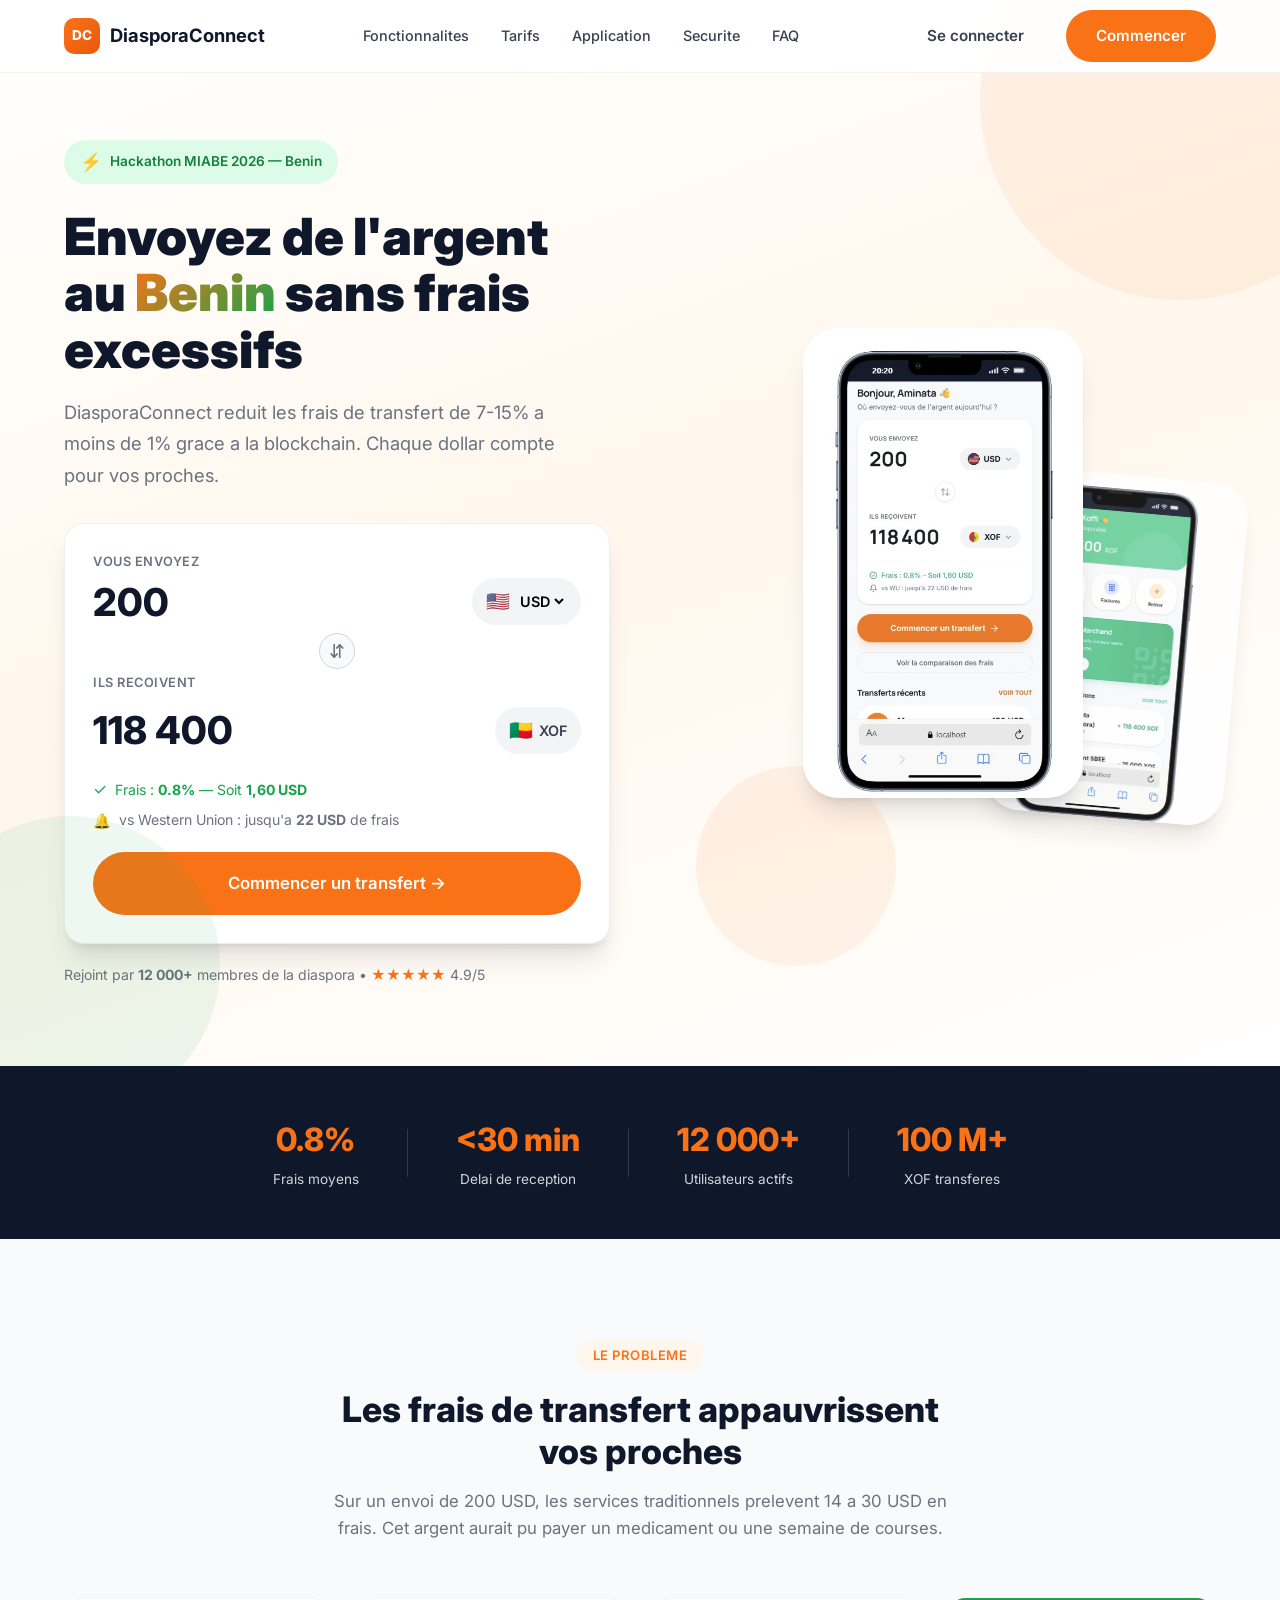
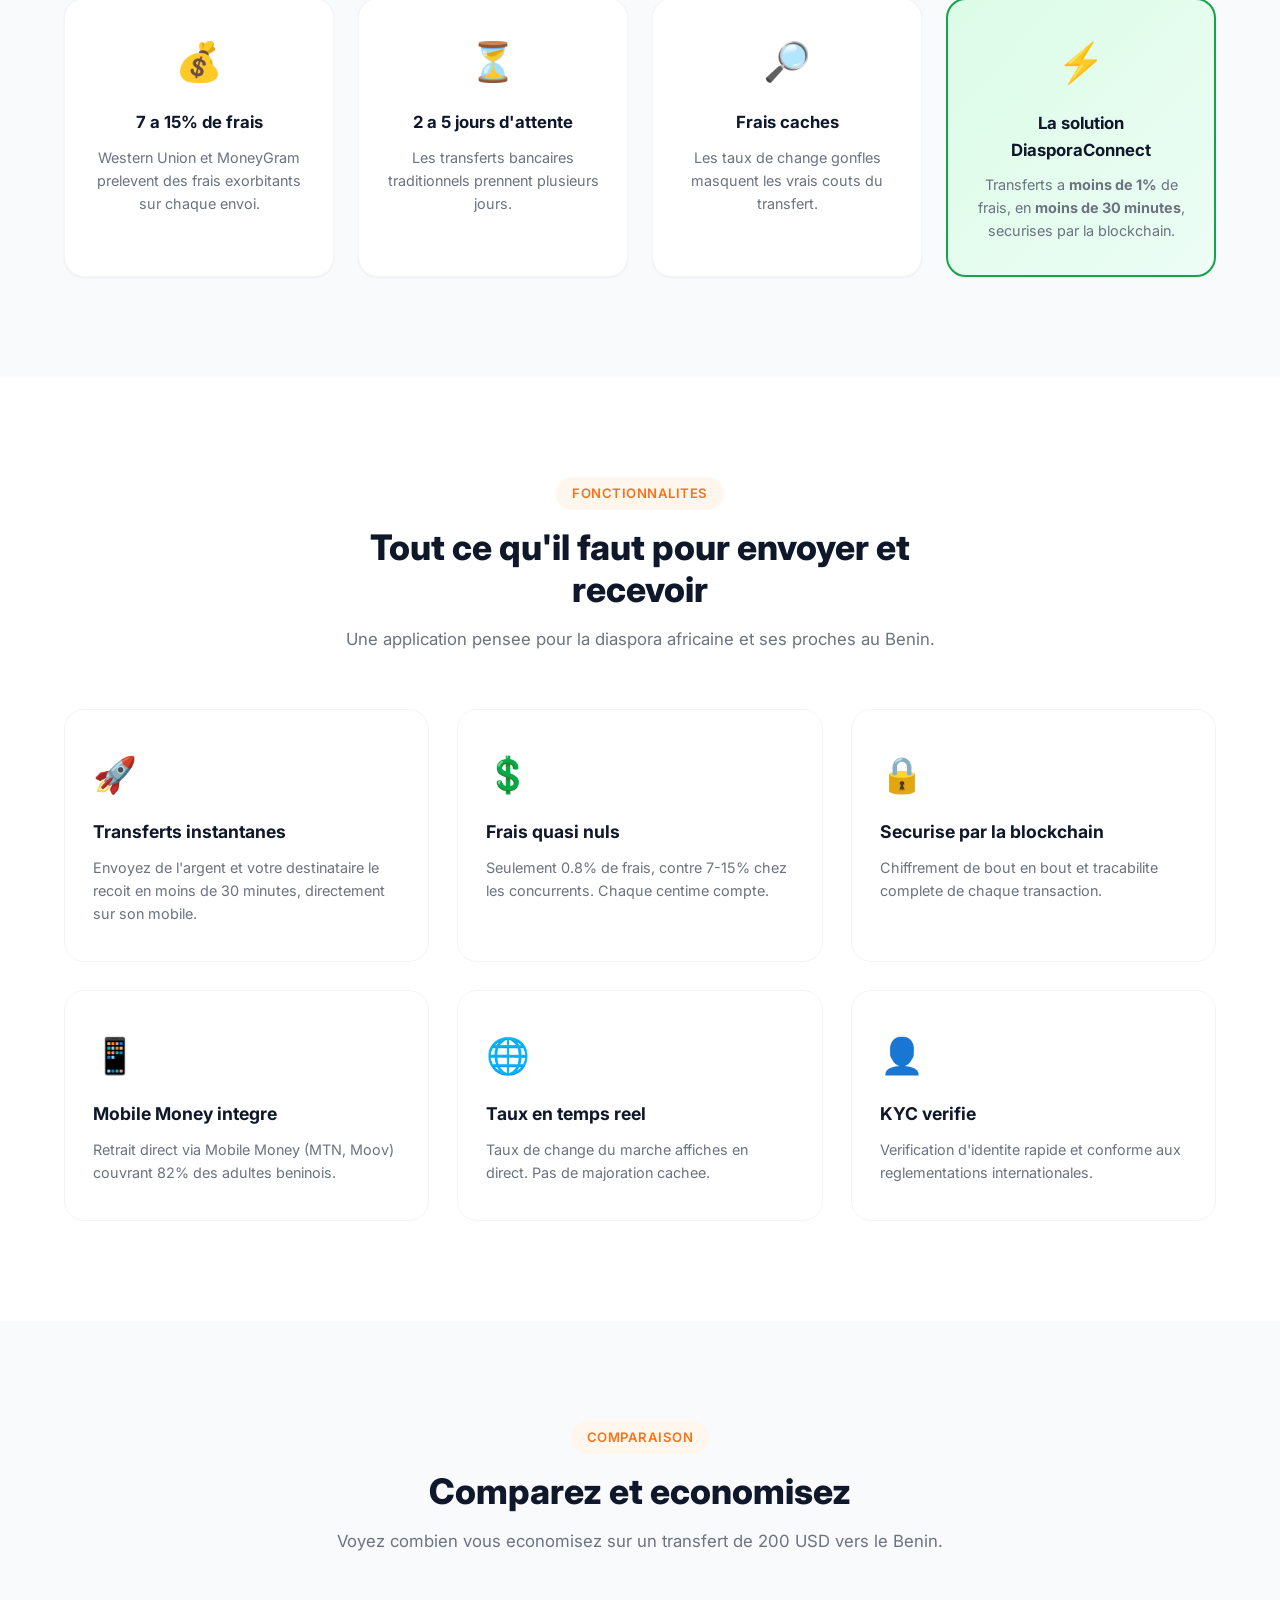
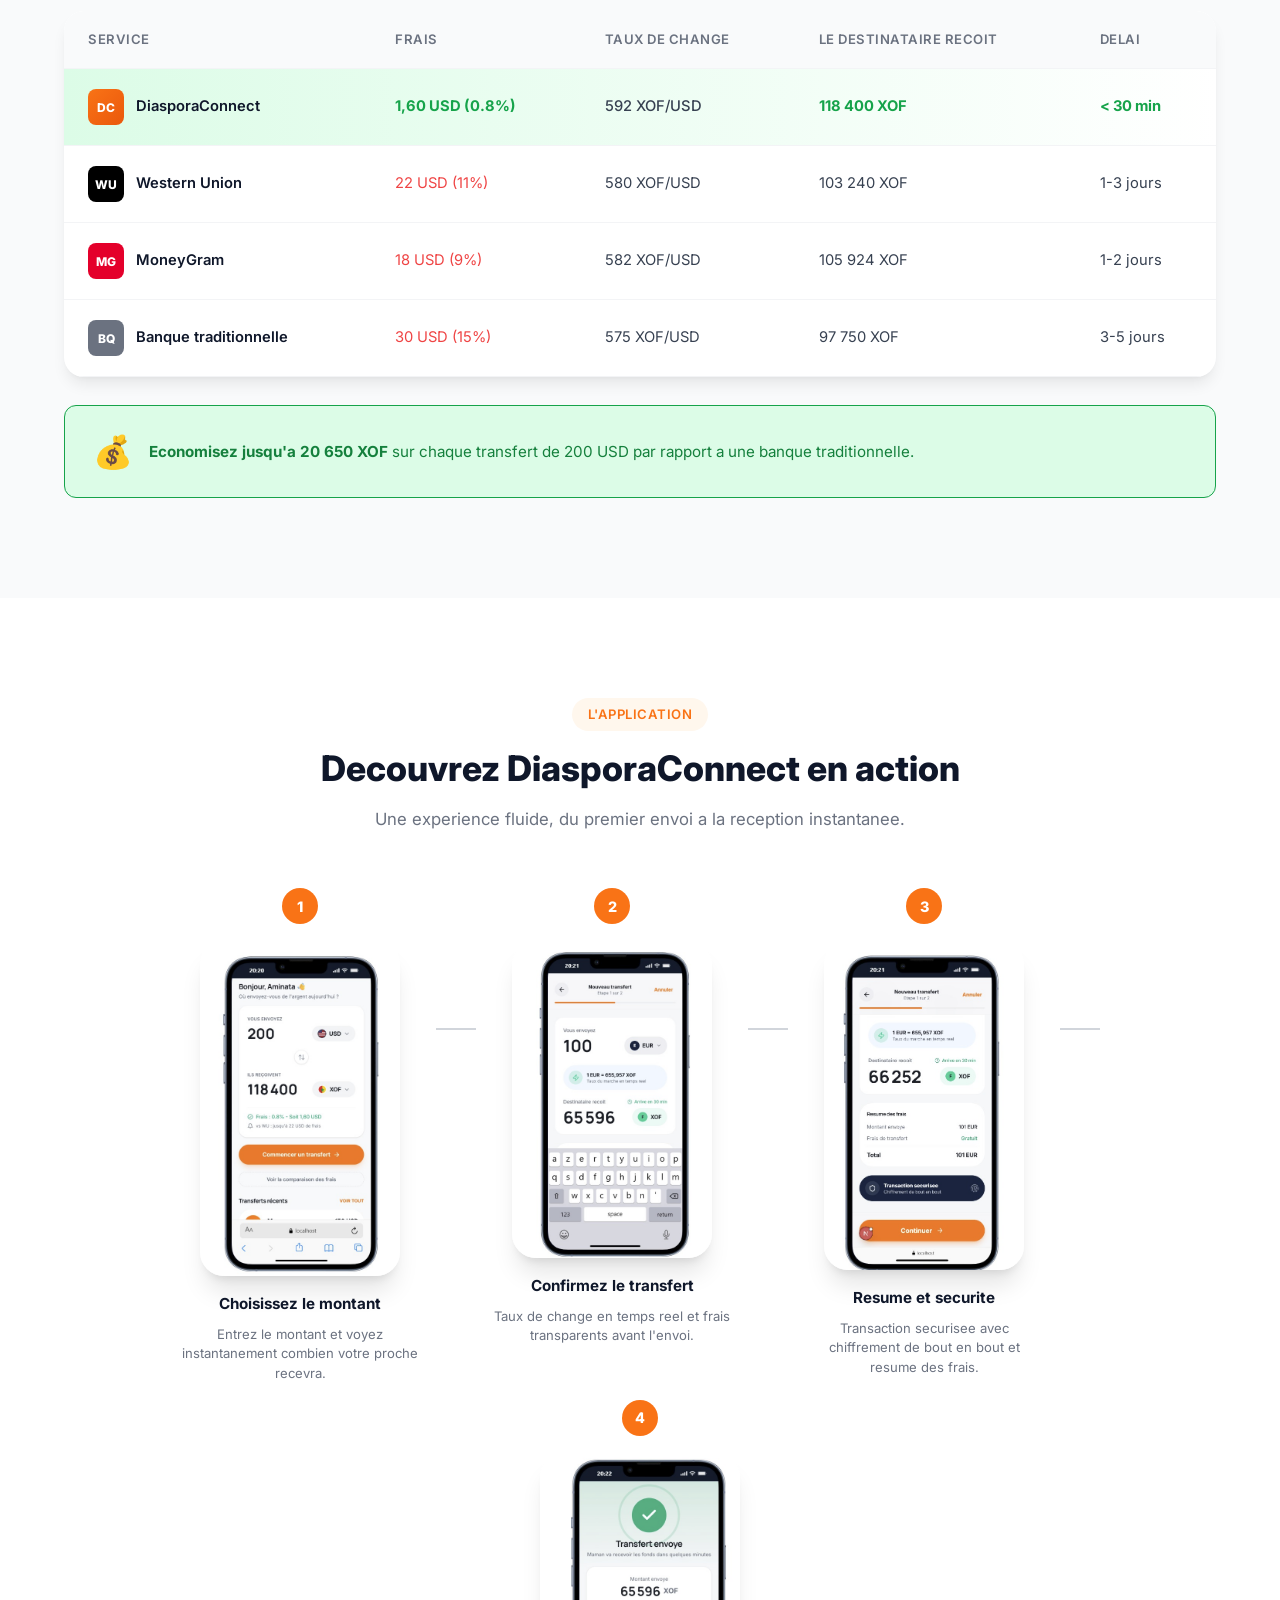
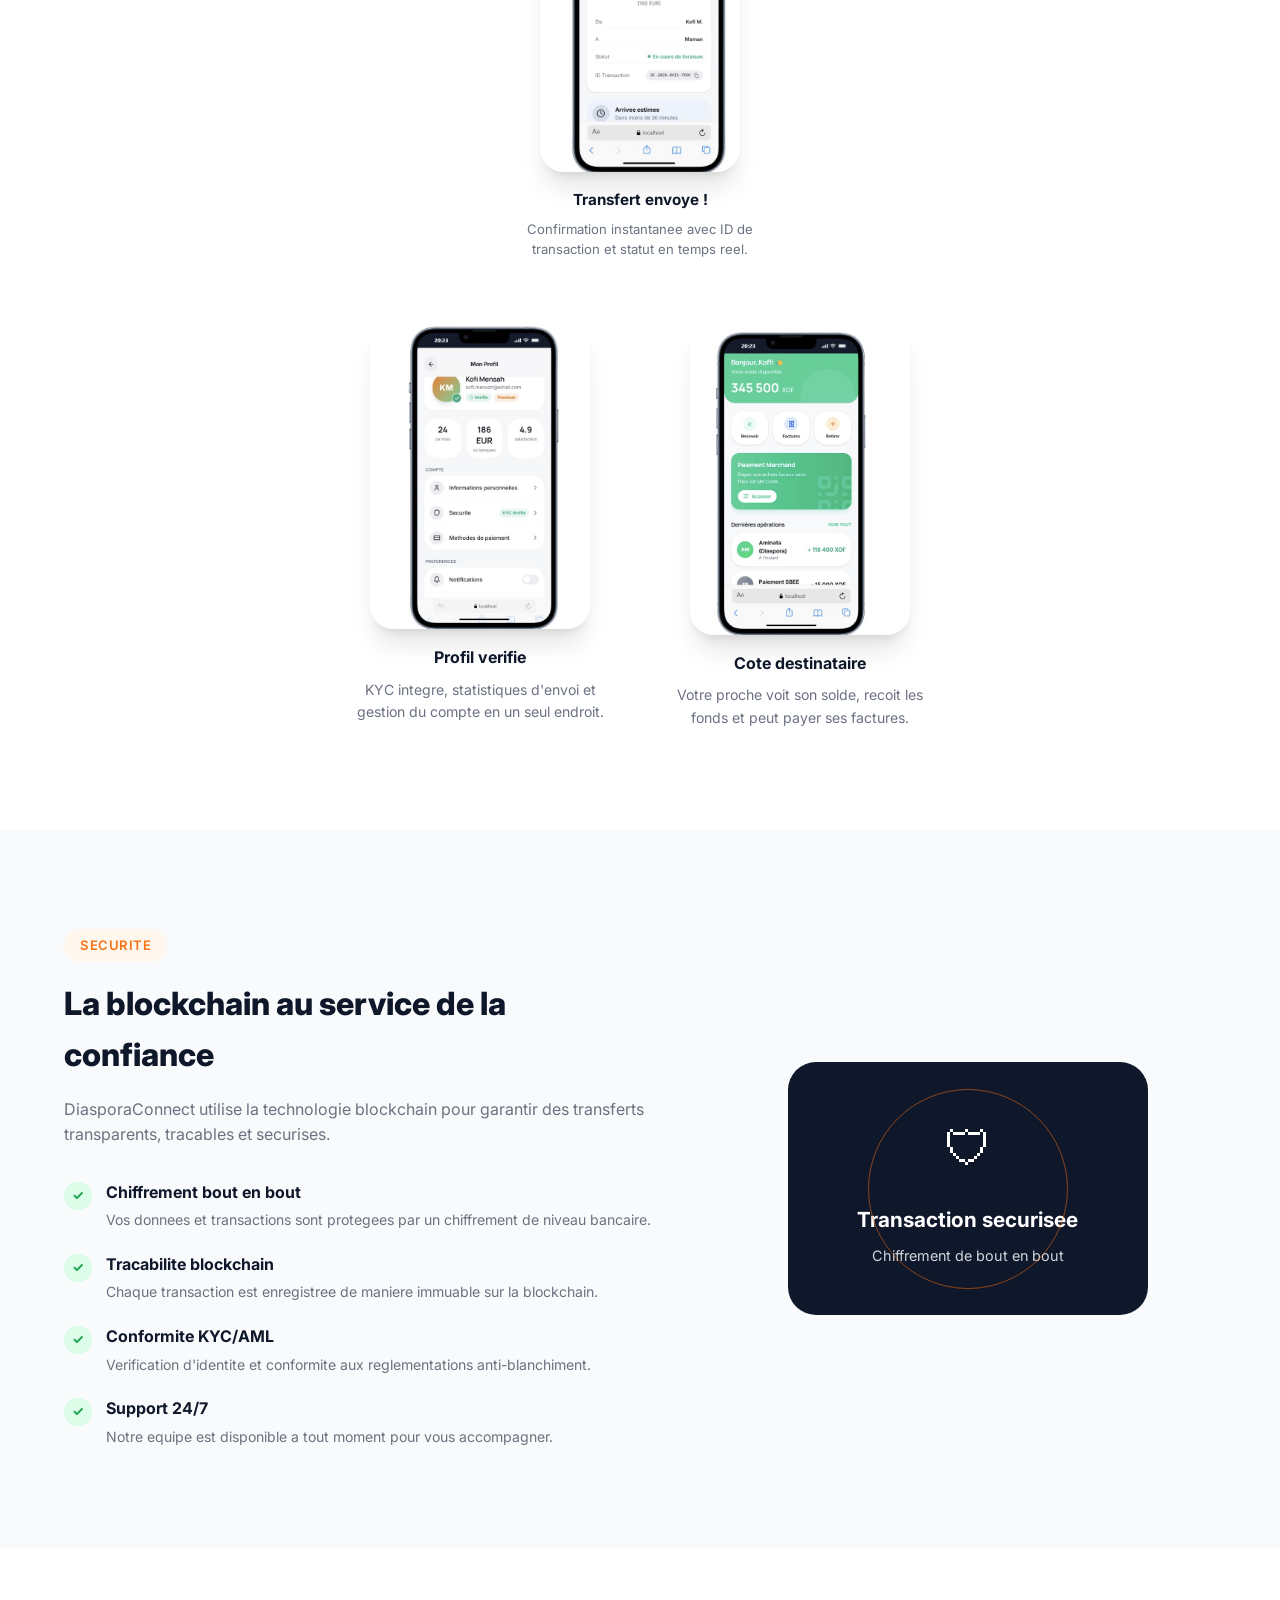
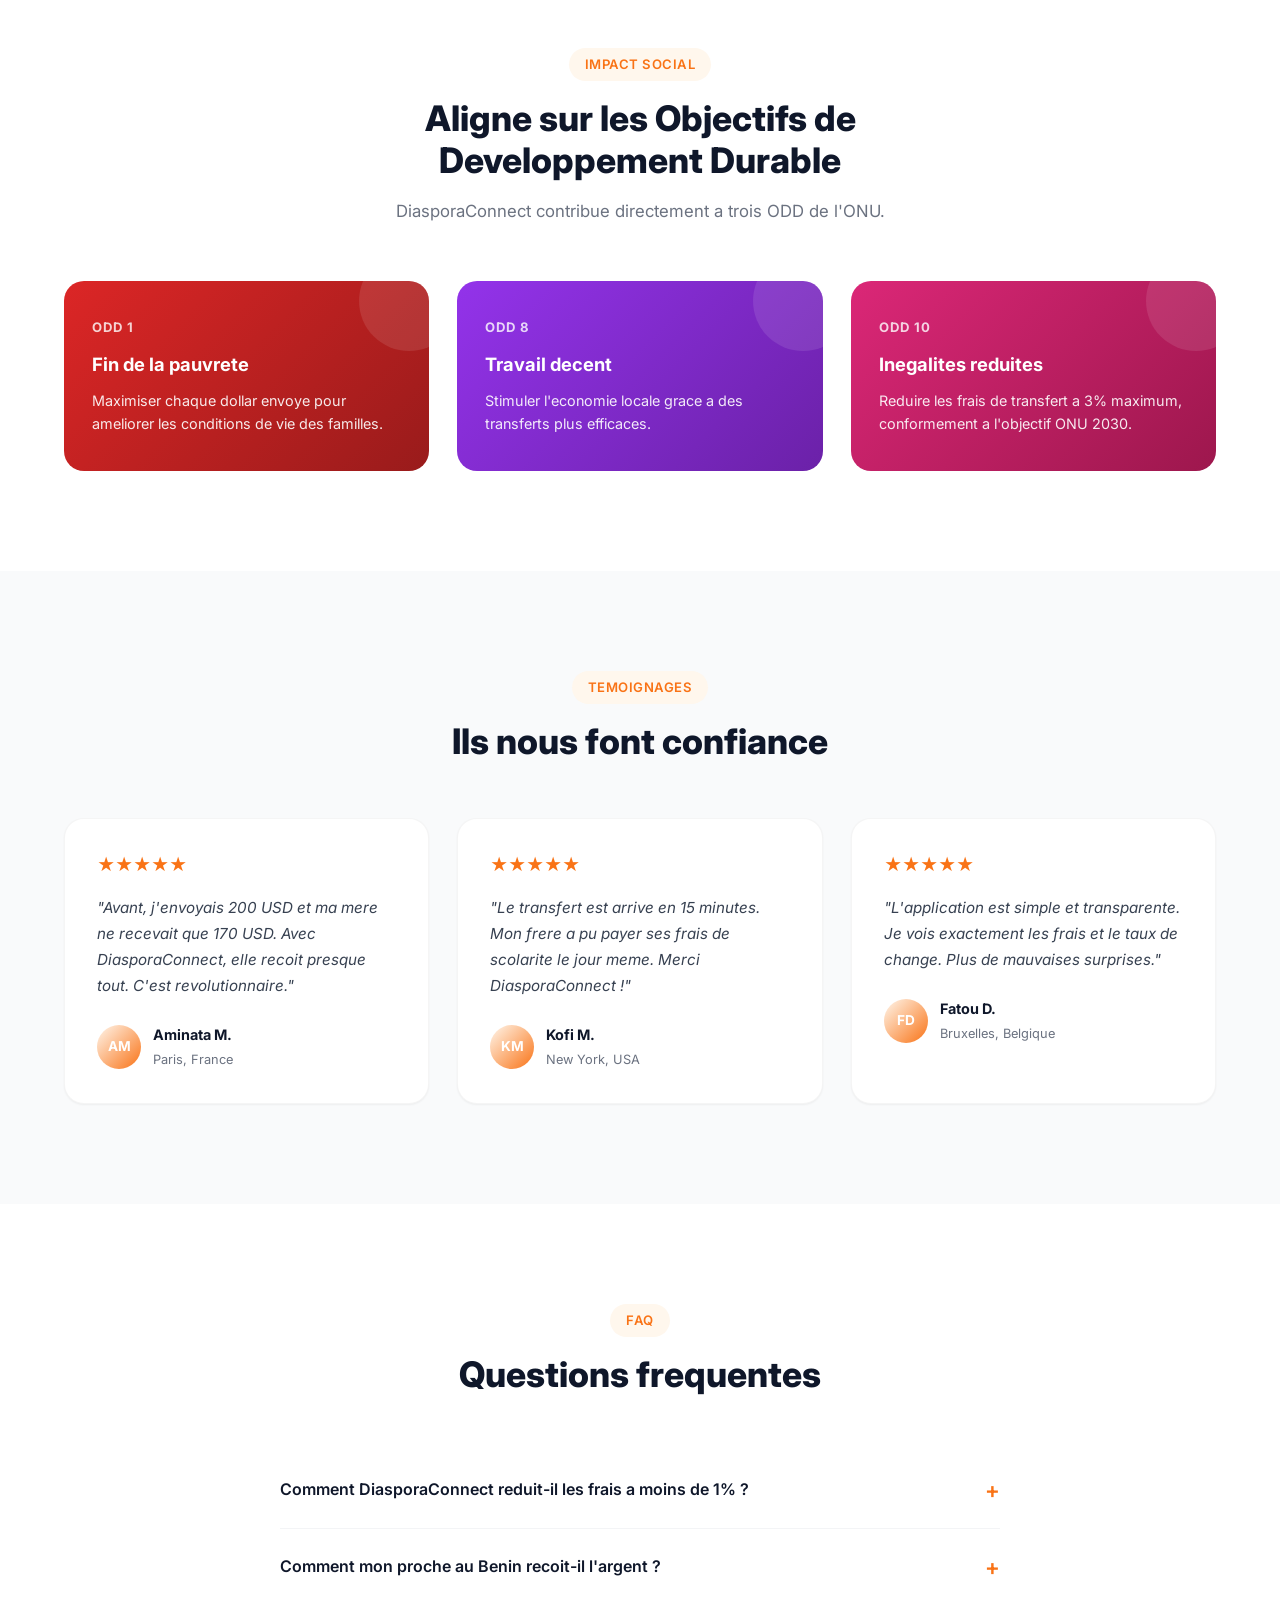
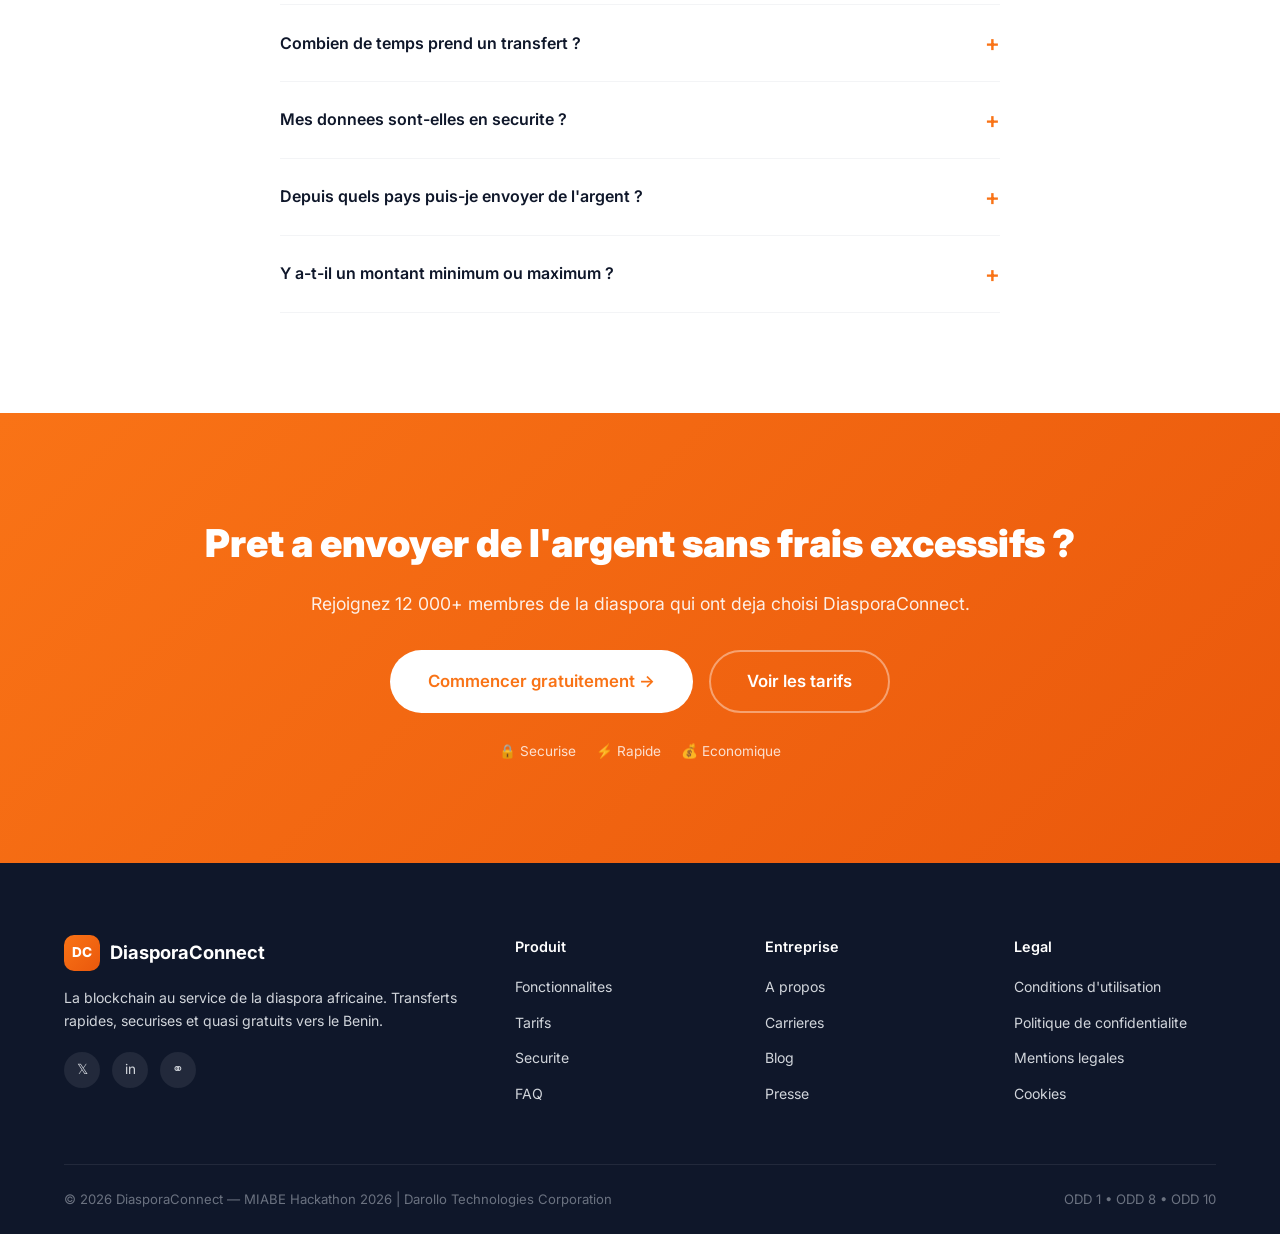
==== index.html @ 01ea2f1b "feat: initial DiasporaConnect landing page with mockups - Hero section with interactive transfer cal" ====
<!DOCTYPE html>
<html lang="fr">
<head>
  <meta charset="UTF-8" />
  <meta name="viewport" content="width=device-width, initial-scale=1.0" />
  <title>DiasporaConnect - Envoyez de l'argent au Benin sans frais excessifs</title>
  <meta name="description" content="DiasporaConnect revolutionne les transferts d'argent vers le Benin. Frais reduits a moins de 1%, transferts instantanes, securises par la blockchain." />
  <link rel="preconnect" href="https://fonts.googleapis.com" />
  <link rel="preconnect" href="https://fonts.gstatic.com" crossorigin />
  <link href="https://fonts.googleapis.com/css2?family=Inter:wght@400;500;600;700;800;900&display=swap" rel="stylesheet" />
  <link rel="stylesheet" href="styles.css" />
  <link rel="icon" type="image/svg+xml" href="assets/favicon.svg" />
</head>
<body>
  <!-- Navigation -->
  <nav class="navbar" id="navbar">
    <div class="container nav-container">
      <a href="#" class="logo">
        <span class="logo-icon">DC</span>
        <span class="logo-text">DiasporaConnect</span>
      </a>
      <ul class="nav-links" id="navLinks">
        <li><a href="#fonctionnalites">Fonctionnalites</a></li>
        <li><a href="#tarifs">Tarifs</a></li>
        <li><a href="#application">Application</a></li>
        <li><a href="#securite">Securite</a></li>
        <li><a href="#faq">FAQ</a></li>
      </ul>
      <div class="nav-actions">
        <a href="#" class="btn btn-ghost">Se connecter</a>
        <a href="#" class="btn btn-primary">Commencer</a>
      </div>
      <button class="mobile-toggle" id="mobileToggle" aria-label="Menu">
        <span></span><span></span><span></span>
      </button>
    </div>
  </nav>

  <!-- Hero Section -->
  <section class="hero">
    <div class="container hero-container">
      <div class="hero-content">
        <div class="hero-badge">
          <span class="badge-icon">&#9889;</span>
          Hackathon MIABE 2026 &mdash; Benin
        </div>
        <h1>Envoyez de l'argent au <span class="gradient-text">Benin</span> sans frais excessifs</h1>
        <p class="hero-subtitle">DiasporaConnect reduit les frais de transfert de 7-15% a moins de 1% grace a la blockchain. Chaque dollar compte pour vos proches.</p>

        <!-- Live Calculator -->
        <div class="calculator">
          <div class="calc-row">
            <label>Vous envoyez</label>
            <div class="calc-input-group">
              <input type="number" id="sendAmount" value="200" min="1" />
              <div class="currency-select">
                <span class="flag">&#127482;&#127480;</span>
                <select id="sendCurrency">
                  <option value="USD" selected>USD</option>
                  <option value="EUR">EUR</option>
                  <option value="GBP">GBP</option>
                  <option value="CAD">CAD</option>
                </select>
              </div>
            </div>
          </div>
          <div class="calc-swap">
            <div class="swap-icon">&#8693;</div>
          </div>
          <div class="calc-row">
            <label>Ils recoivent</label>
            <div class="calc-input-group">
              <span class="calc-result" id="receiveAmount">118 400</span>
              <div class="currency-select receive">
                <span class="flag">&#127463;&#127471;</span>
                <span>XOF</span>
              </div>
            </div>
          </div>
          <div class="calc-fees">
            <div class="fee-line fee-ours">
              <span class="fee-check">&#10003;</span>
              <span>Frais : <strong>0.8%</strong> &mdash; Soit <strong id="ourFee">1,60 USD</strong></span>
            </div>
            <div class="fee-line fee-theirs">
              <span class="fee-bell">&#128276;</span>
              <span>vs Western Union : jusqu'a <strong>22 USD</strong> de frais</span>
            </div>
          </div>
          <a href="#" class="btn btn-primary btn-lg btn-full">Commencer un transfert &rarr;</a>
        </div>
        <p class="hero-trust">Rejoint par <strong>12 000+</strong> membres de la diaspora &bull; <span class="trust-stars">&#9733;&#9733;&#9733;&#9733;&#9733;</span> 4.9/5</p>
      </div>
      <div class="hero-visual">
        <div class="phone-mockup phone-main">
          <img src="assets/mockups/01-home-sender.png" alt="DiasporaConnect - Ecran d'accueil envoyeur" loading="eager" />
        </div>
        <div class="phone-mockup phone-secondary">
          <img src="assets/mockups/06-receiver-home.png" alt="DiasporaConnect - Ecran d'accueil destinataire" loading="eager" />
        </div>
      </div>
    </div>
    <div class="hero-bg-shapes">
      <div class="shape shape-1"></div>
      <div class="shape shape-2"></div>
      <div class="shape shape-3"></div>
    </div>
  </section>

  <!-- Stats Banner -->
  <section class="stats-banner">
    <div class="container stats-container">
      <div class="stat">
        <span class="stat-number">0.8%</span>
        <span class="stat-label">Frais moyens</span>
      </div>
      <div class="stat-divider"></div>
      <div class="stat">
        <span class="stat-number">&lt;30 min</span>
        <span class="stat-label">Delai de reception</span>
      </div>
      <div class="stat-divider"></div>
      <div class="stat">
        <span class="stat-number">12 000+</span>
        <span class="stat-label">Utilisateurs actifs</span>
      </div>
      <div class="stat-divider"></div>
      <div class="stat">
        <span class="stat-number">100 M+</span>
        <span class="stat-label">XOF transferes</span>
      </div>
    </div>
  </section>

  <!-- Problem Section -->
  <section class="problem-section">
    <div class="container">
      <div class="section-header">
        <span class="section-tag">Le probleme</span>
        <h2>Les frais de transfert appauvrissent vos proches</h2>
        <p>Sur un envoi de 200 USD, les services traditionnels prelevent 14 a 30 USD en frais. Cet argent aurait pu payer un medicament ou une semaine de courses.</p>
      </div>
      <div class="problem-grid">
        <div class="problem-card">
          <div class="problem-icon problem-icon-red">&#128176;</div>
          <h3>7 a 15% de frais</h3>
          <p>Western Union et MoneyGram prelevent des frais exorbitants sur chaque envoi.</p>
        </div>
        <div class="problem-card">
          <div class="problem-icon problem-icon-red">&#9203;</div>
          <h3>2 a 5 jours d'attente</h3>
          <p>Les transferts bancaires traditionnels prennent plusieurs jours.</p>
        </div>
        <div class="problem-card">
          <div class="problem-icon problem-icon-red">&#128270;</div>
          <h3>Frais caches</h3>
          <p>Les taux de change gonfles masquent les vrais couts du transfert.</p>
        </div>
        <div class="problem-card highlight-card">
          <div class="problem-icon problem-icon-green">&#9889;</div>
          <h3>La solution DiasporaConnect</h3>
          <p>Transferts a <strong>moins de 1%</strong> de frais, en <strong>moins de 30 minutes</strong>, securises par la blockchain.</p>
        </div>
      </div>
    </div>
  </section>

  <!-- Features Section -->
  <section class="features-section" id="fonctionnalites">
    <div class="container">
      <div class="section-header">
        <span class="section-tag">Fonctionnalites</span>
        <h2>Tout ce qu'il faut pour envoyer et recevoir</h2>
        <p>Une application pensee pour la diaspora africaine et ses proches au Benin.</p>
      </div>
      <div class="features-grid">
        <div class="feature-card">
          <div class="feature-icon">&#128640;</div>
          <h3>Transferts instantanes</h3>
          <p>Envoyez de l'argent et votre destinataire le recoit en moins de 30 minutes, directement sur son mobile.</p>
        </div>
        <div class="feature-card">
          <div class="feature-icon">&#128178;</div>
          <h3>Frais quasi nuls</h3>
          <p>Seulement 0.8% de frais, contre 7-15% chez les concurrents. Chaque centime compte.</p>
        </div>
        <div class="feature-card">
          <div class="feature-icon">&#128274;</div>
          <h3>Securise par la blockchain</h3>
          <p>Chiffrement de bout en bout et tracabilite complete de chaque transaction.</p>
        </div>
        <div class="feature-card">
          <div class="feature-icon">&#128241;</div>
          <h3>Mobile Money integre</h3>
          <p>Retrait direct via Mobile Money (MTN, Moov) couvrant 82% des adultes beninois.</p>
        </div>
        <div class="feature-card">
          <div class="feature-icon">&#127760;</div>
          <h3>Taux en temps reel</h3>
          <p>Taux de change du marche affiches en direct. Pas de majoration cachee.</p>
        </div>
        <div class="feature-card">
          <div class="feature-icon">&#128100;</div>
          <h3>KYC verifie</h3>
          <p>Verification d'identite rapide et conforme aux reglementations internationales.</p>
        </div>
      </div>
    </div>
  </section>

  <!-- Pricing Comparison -->
  <section class="pricing-section" id="tarifs">
    <div class="container">
      <div class="section-header">
        <span class="section-tag">Comparaison</span>
        <h2>Comparez et economisez</h2>
        <p>Voyez combien vous economisez sur un transfert de 200 USD vers le Benin.</p>
      </div>
      <div class="pricing-table-wrapper">
        <table class="pricing-table">
          <thead>
            <tr>
              <th>Service</th>
              <th>Frais</th>
              <th>Taux de change</th>
              <th>Le destinataire recoit</th>
              <th>Delai</th>
            </tr>
          </thead>
          <tbody>
            <tr class="pricing-highlight">
              <td>
                <div class="provider-name">
                  <span class="provider-logo dc-logo">DC</span>
                  DiasporaConnect
                </div>
              </td>
              <td><strong class="green">1,60 USD (0.8%)</strong></td>
              <td>592 XOF/USD</td>
              <td><strong class="green">118 400 XOF</strong></td>
              <td><strong class="green">&lt; 30 min</strong></td>
            </tr>
            <tr>
              <td>
                <div class="provider-name">
                  <span class="provider-logo wu-logo">WU</span>
                  Western Union
                </div>
              </td>
              <td class="red">22 USD (11%)</td>
              <td>580 XOF/USD</td>
              <td>103 240 XOF</td>
              <td>1-3 jours</td>
            </tr>
            <tr>
              <td>
                <div class="provider-name">
                  <span class="provider-logo mg-logo">MG</span>
                  MoneyGram
                </div>
              </td>
              <td class="red">18 USD (9%)</td>
              <td>582 XOF/USD</td>
              <td>105 924 XOF</td>
              <td>1-2 jours</td>
            </tr>
            <tr>
              <td>
                <div class="provider-name">
                  <span class="provider-logo bank-logo">BQ</span>
                  Banque traditionnelle
                </div>
              </td>
              <td class="red">30 USD (15%)</td>
              <td>575 XOF/USD</td>
              <td>97 750 XOF</td>
              <td>3-5 jours</td>
            </tr>
          </tbody>
        </table>
      </div>
      <div class="savings-callout">
        <div class="savings-icon">&#128176;</div>
        <div>
          <strong>Economisez jusqu'a 20 650 XOF</strong> sur chaque transfert de 200 USD par rapport a une banque traditionnelle.
        </div>
      </div>
    </div>
  </section>

  <!-- App Showcase / Mockups -->
  <section class="showcase-section" id="application">
    <div class="container">
      <div class="section-header">
        <span class="section-tag">L'application</span>
        <h2>Decouvrez DiasporaConnect en action</h2>
        <p>Une experience fluide, du premier envoi a la reception instantanee.</p>
      </div>
      <div class="showcase-flow">
        <div class="showcase-step">
          <div class="step-number">1</div>
          <div class="phone-mockup showcase-phone">
            <img src="assets/mockups/01-home-sender.png" alt="Tableau de bord envoyeur" loading="lazy" />
          </div>
          <h3>Choisissez le montant</h3>
          <p>Entrez le montant et voyez instantanement combien votre proche recevra.</p>
        </div>
        <div class="showcase-connector"></div>
        <div class="showcase-step">
          <div class="step-number">2</div>
          <div class="phone-mockup showcase-phone">
            <img src="assets/mockups/02-new-transfer.png" alt="Nouveau transfert" loading="lazy" />
          </div>
          <h3>Confirmez le transfert</h3>
          <p>Taux de change en temps reel et frais transparents avant l'envoi.</p>
        </div>
        <div class="showcase-connector"></div>
        <div class="showcase-step">
          <div class="step-number">3</div>
          <div class="phone-mockup showcase-phone">
            <img src="assets/mockups/03-transfer-summary.png" alt="Resume des frais" loading="lazy" />
          </div>
          <h3>Resume et securite</h3>
          <p>Transaction securisee avec chiffrement de bout en bout et resume des frais.</p>
        </div>
        <div class="showcase-connector"></div>
        <div class="showcase-step">
          <div class="step-number">4</div>
          <div class="phone-mockup showcase-phone">
            <img src="assets/mockups/04-transfer-sent.png" alt="Transfert envoye" loading="lazy" />
          </div>
          <h3>Transfert envoye !</h3>
          <p>Confirmation instantanee avec ID de transaction et statut en temps reel.</p>
        </div>
      </div>

      <!-- Dual screens -->
      <div class="dual-screens">
        <div class="dual-screen-item">
          <div class="phone-mockup showcase-phone">
            <img src="assets/mockups/05-profile.png" alt="Profil utilisateur" loading="lazy" />
          </div>
          <h3>Profil verifie</h3>
          <p>KYC integre, statistiques d'envoi et gestion du compte en un seul endroit.</p>
        </div>
        <div class="dual-screen-item">
          <div class="phone-mockup showcase-phone">
            <img src="assets/mockups/06-receiver-home.png" alt="Ecran destinataire" loading="lazy" />
          </div>
          <h3>Cote destinataire</h3>
          <p>Votre proche voit son solde, recoit les fonds et peut payer ses factures.</p>
        </div>
      </div>
    </div>
  </section>

  <!-- Security Section -->
  <section class="security-section" id="securite">
    <div class="container">
      <div class="security-grid">
        <div class="security-content">
          <span class="section-tag">Securite</span>
          <h2>La blockchain au service de la confiance</h2>
          <p>DiasporaConnect utilise la technologie blockchain pour garantir des transferts transparents, tracables et securises.</p>
          <ul class="security-list">
            <li>
              <span class="check-icon">&#10003;</span>
              <div>
                <strong>Chiffrement bout en bout</strong>
                <p>Vos donnees et transactions sont protegees par un chiffrement de niveau bancaire.</p>
              </div>
            </li>
            <li>
              <span class="check-icon">&#10003;</span>
              <div>
                <strong>Tracabilite blockchain</strong>
                <p>Chaque transaction est enregistree de maniere immuable sur la blockchain.</p>
              </div>
            </li>
            <li>
              <span class="check-icon">&#10003;</span>
              <div>
                <strong>Conformite KYC/AML</strong>
                <p>Verification d'identite et conformite aux reglementations anti-blanchiment.</p>
              </div>
            </li>
            <li>
              <span class="check-icon">&#10003;</span>
              <div>
                <strong>Support 24/7</strong>
                <p>Notre equipe est disponible a tout moment pour vous accompagner.</p>
              </div>
            </li>
          </ul>
        </div>
        <div class="security-visual">
          <div class="security-card">
            <div class="security-card-icon">&#128737;</div>
            <h3>Transaction securisee</h3>
            <p>Chiffrement de bout en bout</p>
            <div class="security-animation">
              <div class="pulse-ring"></div>
              <div class="pulse-ring delay-1"></div>
              <div class="pulse-ring delay-2"></div>
            </div>
          </div>
        </div>
      </div>
    </div>
  </section>

  <!-- ODD Section -->
  <section class="odd-section">
    <div class="container">
      <div class="section-header">
        <span class="section-tag">Impact social</span>
        <h2>Aligne sur les Objectifs de Developpement Durable</h2>
        <p>DiasporaConnect contribue directement a trois ODD de l'ONU.</p>
      </div>
      <div class="odd-grid">
        <div class="odd-card odd-1">
          <div class="odd-number">ODD 1</div>
          <h3>Fin de la pauvrete</h3>
          <p>Maximiser chaque dollar envoye pour ameliorer les conditions de vie des familles.</p>
        </div>
        <div class="odd-card odd-8">
          <div class="odd-number">ODD 8</div>
          <h3>Travail decent</h3>
          <p>Stimuler l'economie locale grace a des transferts plus efficaces.</p>
        </div>
        <div class="odd-card odd-10">
          <div class="odd-number">ODD 10</div>
          <h3>Inegalites reduites</h3>
          <p>Reduire les frais de transfert a 3% maximum, conformement a l'objectif ONU 2030.</p>
        </div>
      </div>
    </div>
  </section>

  <!-- Testimonials -->
  <section class="testimonials-section">
    <div class="container">
      <div class="section-header">
        <span class="section-tag">Temoignages</span>
        <h2>Ils nous font confiance</h2>
      </div>
      <div class="testimonials-grid">
        <div class="testimonial-card">
          <div class="testimonial-stars">&#9733;&#9733;&#9733;&#9733;&#9733;</div>
          <p>"Avant, j'envoyais 200 USD et ma mere ne recevait que 170 USD. Avec DiasporaConnect, elle recoit presque tout. C'est revolutionnaire."</p>
          <div class="testimonial-author">
            <div class="author-avatar">AM</div>
            <div>
              <strong>Aminata M.</strong>
              <span>Paris, France</span>
            </div>
          </div>
        </div>
        <div class="testimonial-card">
          <div class="testimonial-stars">&#9733;&#9733;&#9733;&#9733;&#9733;</div>
          <p>"Le transfert est arrive en 15 minutes. Mon frere a pu payer ses frais de scolarite le jour meme. Merci DiasporaConnect !"</p>
          <div class="testimonial-author">
            <div class="author-avatar">KM</div>
            <div>
              <strong>Kofi M.</strong>
              <span>New York, USA</span>
            </div>
          </div>
        </div>
        <div class="testimonial-card">
          <div class="testimonial-stars">&#9733;&#9733;&#9733;&#9733;&#9733;</div>
          <p>"L'application est simple et transparente. Je vois exactement les frais et le taux de change. Plus de mauvaises surprises."</p>
          <div class="testimonial-author">
            <div class="author-avatar">FD</div>
            <div>
              <strong>Fatou D.</strong>
              <span>Bruxelles, Belgique</span>
            </div>
          </div>
        </div>
      </div>
    </div>
  </section>

  <!-- FAQ -->
  <section class="faq-section" id="faq">
    <div class="container">
      <div class="section-header">
        <span class="section-tag">FAQ</span>
        <h2>Questions frequentes</h2>
      </div>
      <div class="faq-list">
        <details class="faq-item">
          <summary>Comment DiasporaConnect reduit-il les frais a moins de 1% ?</summary>
          <p>Nous utilisons la technologie blockchain pour eliminer les intermediaires couteux. Les seuls frais sont les couts de transaction du reseau, bien inferieurs aux commissions des services traditionnels.</p>
        </details>
        <details class="faq-item">
          <summary>Comment mon proche au Benin recoit-il l'argent ?</summary>
          <p>Le destinataire recoit les fonds directement sur son mobile via Mobile Money (MTN, Moov). Il peut ensuite retirer l'argent ou payer ses factures depuis l'application.</p>
        </details>
        <details class="faq-item">
          <summary>Combien de temps prend un transfert ?</summary>
          <p>La plupart des transferts arrivent en moins de 30 minutes. Dans certains cas, la reception peut prendre jusqu'a 1 heure selon le reseau mobile.</p>
        </details>
        <details class="faq-item">
          <summary>Mes donnees sont-elles en securite ?</summary>
          <p>Absolument. Nous utilisons un chiffrement de bout en bout et la tracabilite blockchain pour garantir la securite de chaque transaction. Notre systeme est conforme aux normes KYC/AML internationales.</p>
        </details>
        <details class="faq-item">
          <summary>Depuis quels pays puis-je envoyer de l'argent ?</summary>
          <p>DiasporaConnect est disponible depuis la France, les Etats-Unis, le Canada, la Belgique, l'Allemagne et le Royaume-Uni. Nous ajoutons regulierement de nouveaux pays.</p>
        </details>
        <details class="faq-item">
          <summary>Y a-t-il un montant minimum ou maximum ?</summary>
          <p>Le montant minimum est de 5 USD/EUR. Le montant maximum depend de votre niveau de verification KYC. Avec une verification complete, vous pouvez envoyer jusqu'a 10 000 USD/EUR par transaction.</p>
        </details>
      </div>
    </div>
  </section>

  <!-- CTA Section -->
  <section class="cta-section">
    <div class="container">
      <div class="cta-content">
        <h2>Pret a envoyer de l'argent sans frais excessifs ?</h2>
        <p>Rejoignez 12 000+ membres de la diaspora qui ont deja choisi DiasporaConnect.</p>
        <div class="cta-buttons">
          <a href="#" class="btn btn-white btn-lg">Commencer gratuitement &rarr;</a>
          <a href="#tarifs" class="btn btn-outline-white btn-lg">Voir les tarifs</a>
        </div>
        <div class="cta-badges">
          <div class="badge-item">&#128274; Securise</div>
          <div class="badge-item">&#9889; Rapide</div>
          <div class="badge-item">&#128176; Economique</div>
        </div>
      </div>
    </div>
  </section>

  <!-- Footer -->
  <footer class="footer">
    <div class="container">
      <div class="footer-grid">
        <div class="footer-brand">
          <a href="#" class="logo">
            <span class="logo-icon">DC</span>
            <span class="logo-text">DiasporaConnect</span>
          </a>
          <p>La blockchain au service de la diaspora africaine. Transferts rapides, securises et quasi gratuits vers le Benin.</p>
          <div class="footer-social">
            <a href="#" aria-label="Twitter">&#120143;</a>
            <a href="#" aria-label="LinkedIn">in</a>
            <a href="#" aria-label="Instagram">&#9901;</a>
          </div>
        </div>
        <div class="footer-links">
          <h4>Produit</h4>
          <ul>
            <li><a href="#fonctionnalites">Fonctionnalites</a></li>
            <li><a href="#tarifs">Tarifs</a></li>
            <li><a href="#securite">Securite</a></li>
            <li><a href="#faq">FAQ</a></li>
          </ul>
        </div>
        <div class="footer-links">
          <h4>Entreprise</h4>
          <ul>
            <li><a href="#">A propos</a></li>
            <li><a href="#">Carrieres</a></li>
            <li><a href="#">Blog</a></li>
            <li><a href="#">Presse</a></li>
          </ul>
        </div>
        <div class="footer-links">
          <h4>Legal</h4>
          <ul>
            <li><a href="#">Conditions d'utilisation</a></li>
            <li><a href="#">Politique de confidentialite</a></li>
            <li><a href="#">Mentions legales</a></li>
            <li><a href="#">Cookies</a></li>
          </ul>
        </div>
      </div>
      <div class="footer-bottom">
        <p>&copy; 2026 DiasporaConnect &mdash; MIABE Hackathon 2026 | Darollo Technologies Corporation</p>
        <p>ODD 1 &bull; ODD 8 &bull; ODD 10</p>
      </div>
    </div>
  </footer>

  <script src="script.js"></script>
</body>
</html>
---- styles.css ----
/* ================= RESET & BASE ================= */
*, *::before, *::after { margin: 0; padding: 0; box-sizing: border-box; }

:root {
  --primary: #F97316;
  --primary-dark: #EA580C;
  --primary-light: #FFF7ED;
  --green: #16A34A;
  --green-light: #DCFCE7;
  --green-dark: #15803D;
  --dark: #0F172A;
  --dark-2: #1E293B;
  --gray-900: #111827;
  --gray-700: #374151;
  --gray-500: #6B7280;
  --gray-300: #D1D5DB;
  --gray-100: #F3F4F6;
  --gray-50: #F9FAFB;
  --white: #FFFFFF;
  --red: #EF4444;
  --radius: 12px;
  --radius-lg: 20px;
  --radius-xl: 28px;
  --shadow-sm: 0 1px 2px rgba(0,0,0,.05);
  --shadow: 0 4px 6px -1px rgba(0,0,0,.07), 0 2px 4px -2px rgba(0,0,0,.05);
  --shadow-lg: 0 10px 15px -3px rgba(0,0,0,.08), 0 4px 6px -4px rgba(0,0,0,.05);
  --shadow-xl: 0 20px 25px -5px rgba(0,0,0,.1), 0 8px 10px -6px rgba(0,0,0,.1);
  --transition: .25s cubic-bezier(.4,0,.2,1);
}

html { scroll-behavior: smooth; font-size: 16px; }
body {
  font-family: 'Inter', -apple-system, BlinkMacSystemFont, 'Segoe UI', sans-serif;
  color: var(--gray-700);
  background: var(--white);
  line-height: 1.6;
  overflow-x: hidden;
}
img { max-width: 100%; height: auto; display: block; }
a { text-decoration: none; color: inherit; }
ul { list-style: none; }

.container { max-width: 1200px; margin: 0 auto; padding: 0 24px; }

/* ================= BUTTONS ================= */
.btn {
  display: inline-flex; align-items: center; justify-content: center;
  padding: 12px 28px; border-radius: 50px; font-weight: 600; font-size: .95rem;
  transition: var(--transition); cursor: pointer; border: 2px solid transparent;
  white-space: nowrap;
}
.btn-primary { background: var(--primary); color: var(--white); }
.btn-primary:hover { background: var(--primary-dark); transform: translateY(-1px); box-shadow: var(--shadow-lg); }
.btn-ghost { color: var(--gray-700); }
.btn-ghost:hover { color: var(--primary); }
.btn-white { background: var(--white); color: var(--primary); }
.btn-white:hover { background: var(--gray-50); transform: translateY(-1px); box-shadow: var(--shadow-xl); }
.btn-outline-white { border-color: rgba(255,255,255,.4); color: var(--white); }
.btn-outline-white:hover { background: rgba(255,255,255,.1); border-color: var(--white); }
.btn-lg { padding: 16px 36px; font-size: 1.05rem; }
.btn-full { width: 100%; }

/* ================= NAVBAR ================= */
.navbar {
  position: fixed; top: 0; left: 0; right: 0; z-index: 1000;
  background: rgba(255,255,255,.92); backdrop-filter: blur(12px);
  border-bottom: 1px solid rgba(0,0,0,.05);
  transition: var(--transition);
}
.navbar.scrolled { box-shadow: var(--shadow); }
.nav-container { display: flex; align-items: center; justify-content: space-between; height: 72px; }
.logo { display: flex; align-items: center; gap: 10px; font-weight: 700; font-size: 1.15rem; color: var(--dark); }
.logo-icon {
  width: 36px; height: 36px; border-radius: 10px;
  background: linear-gradient(135deg, var(--primary), var(--primary-dark));
  color: var(--white); display: flex; align-items: center; justify-content: center;
  font-size: .85rem; font-weight: 800;
}
.nav-links { display: flex; gap: 32px; }
.nav-links a { font-size: .9rem; font-weight: 500; color: var(--gray-700); transition: var(--transition); }
.nav-links a:hover { color: var(--primary); }
.nav-actions { display: flex; align-items: center; gap: 12px; }
.mobile-toggle { display: none; background: none; border: none; cursor: pointer; padding: 8px; }
.mobile-toggle span {
  display: block; width: 22px; height: 2px; background: var(--dark);
  margin: 5px 0; transition: var(--transition); border-radius: 2px;
}

/* ================= HERO ================= */
.hero {
  padding: 140px 0 80px; position: relative; overflow: hidden;
  background: linear-gradient(160deg, var(--white) 0%, var(--primary-light) 50%, var(--white) 100%);
}
.hero-container { display: grid; grid-template-columns: 1fr 1fr; gap: 60px; align-items: center; }
.hero-badge {
  display: inline-flex; align-items: center; gap: 8px;
  background: var(--green-light); color: var(--green-dark);
  padding: 8px 16px; border-radius: 50px; font-size: .85rem; font-weight: 600;
  margin-bottom: 24px;
}
.badge-icon { font-size: 1.1rem; }
.hero h1 { font-size: 3.2rem; font-weight: 900; line-height: 1.1; color: var(--dark); margin-bottom: 20px; }
.gradient-text {
  background: linear-gradient(135deg, var(--primary), var(--green));
  -webkit-background-clip: text; -webkit-text-fill-color: transparent;
  background-clip: text;
}
.hero-subtitle { font-size: 1.15rem; color: var(--gray-500); margin-bottom: 32px; max-width: 500px; line-height: 1.7; }

/* Calculator */
.calculator {
  background: var(--white); border-radius: var(--radius-lg); padding: 28px;
  box-shadow: var(--shadow-xl); border: 1px solid rgba(0,0,0,.06);
}
.calc-row { margin-bottom: 8px; }
.calc-row label { font-size: .8rem; font-weight: 600; color: var(--gray-500); text-transform: uppercase; letter-spacing: .5px; display: block; margin-bottom: 6px; }
.calc-input-group { display: flex; align-items: center; justify-content: space-between; }
.calc-input-group input {
  font-size: 2.4rem; font-weight: 800; color: var(--dark); border: none; outline: none;
  width: 60%; background: transparent; font-family: inherit;
}
.calc-result { font-size: 2.4rem; font-weight: 800; color: var(--dark); }
.currency-select {
  display: flex; align-items: center; gap: 6px;
  background: var(--gray-100); padding: 8px 14px; border-radius: 50px;
  font-weight: 600; font-size: .9rem;
}
.currency-select select {
  border: none; background: transparent; font-weight: 600; font-size: .9rem;
  font-family: inherit; cursor: pointer; outline: none;
}
.currency-select.receive { background: var(--gray-100); }
.flag { font-size: 1.2rem; }
.calc-swap { text-align: center; margin: 4px 0; }
.swap-icon {
  display: inline-flex; align-items: center; justify-content: center;
  width: 36px; height: 36px; border-radius: 50%; background: var(--gray-50);
  border: 1px solid var(--gray-300); font-size: 1.2rem; color: var(--gray-500);
}
.calc-fees { margin: 16px 0 20px; }
.fee-line { display: flex; align-items: center; gap: 8px; font-size: .88rem; margin-bottom: 6px; }
.fee-ours { color: var(--green); }
.fee-theirs { color: var(--gray-500); }
.fee-check { font-size: 1rem; }
.fee-bell { font-size: .9rem; }

.hero-trust { margin-top: 20px; font-size: .88rem; color: var(--gray-500); }
.trust-stars { color: var(--primary); }

/* Hero Visual */
.hero-visual { position: relative; display: flex; justify-content: center; }
.phone-mockup {
  border-radius: 36px; overflow: hidden;
  box-shadow: var(--shadow-xl); background: var(--white);
}
.phone-mockup img { width: 100%; height: auto; }
.phone-main { width: 280px; z-index: 2; position: relative; }
.phone-secondary {
  width: 240px; position: absolute; right: -20px; bottom: -20px;
  z-index: 1; opacity: .9; transform: rotate(5deg);
}

/* Hero bg shapes */
.hero-bg-shapes { position: absolute; top: 0; left: 0; right: 0; bottom: 0; pointer-events: none; z-index: 0; }
.shape {
  position: absolute; border-radius: 50%;
  opacity: .08;
}
.shape-1 { width: 400px; height: 400px; background: var(--primary); top: -100px; right: -100px; }
.shape-2 { width: 300px; height: 300px; background: var(--green); bottom: -50px; left: -80px; }
.shape-3 { width: 200px; height: 200px; background: var(--primary); bottom: 100px; right: 30%; }

/* ================= STATS BANNER ================= */
.stats-banner {
  background: var(--dark); color: var(--white); padding: 48px 0;
}
.stats-container {
  display: flex; align-items: center; justify-content: center; gap: 48px; flex-wrap: wrap;
}
.stat { text-align: center; }
.stat-number { display: block; font-size: 2rem; font-weight: 800; color: var(--primary); }
.stat-label { font-size: .85rem; color: var(--gray-300); margin-top: 4px; display: block; }
.stat-divider { width: 1px; height: 48px; background: rgba(255,255,255,.15); }

/* ================= SECTIONS COMMON ================= */
.section-header { text-align: center; max-width: 640px; margin: 0 auto 56px; }
.section-tag {
  display: inline-block; background: var(--primary-light); color: var(--primary);
  padding: 6px 16px; border-radius: 50px; font-size: .82rem; font-weight: 600;
  margin-bottom: 16px; text-transform: uppercase; letter-spacing: .5px;
}
.section-header h2 { font-size: 2.2rem; font-weight: 800; color: var(--dark); margin-bottom: 16px; line-height: 1.2; }
.section-header p { color: var(--gray-500); font-size: 1.05rem; }

/* ================= PROBLEM SECTION ================= */
.problem-section { padding: 100px 0; background: var(--gray-50); }
.problem-grid { display: grid; grid-template-columns: repeat(4, 1fr); gap: 24px; }
.problem-card {
  background: var(--white); border-radius: var(--radius-lg); padding: 32px 24px;
  text-align: center; box-shadow: var(--shadow-sm); border: 1px solid rgba(0,0,0,.04);
  transition: var(--transition);
}
.problem-card:hover { transform: translateY(-4px); box-shadow: var(--shadow-lg); }
.problem-icon { font-size: 2.4rem; margin-bottom: 16px; }
.problem-icon-red { filter: grayscale(0); }
.problem-icon-green { filter: grayscale(0); }
.problem-card h3 { font-size: 1.05rem; font-weight: 700; color: var(--dark); margin-bottom: 10px; }
.problem-card p { font-size: .9rem; color: var(--gray-500); }
.highlight-card {
  background: linear-gradient(135deg, var(--green-light), #ecfdf5);
  border: 2px solid var(--green);
}

/* ================= FEATURES ================= */
.features-section { padding: 100px 0; }
.features-grid { display: grid; grid-template-columns: repeat(3, 1fr); gap: 28px; }
.feature-card {
  background: var(--white); border-radius: var(--radius-lg); padding: 36px 28px;
  border: 1px solid var(--gray-100); transition: var(--transition);
}
.feature-card:hover { border-color: var(--primary); transform: translateY(-4px); box-shadow: var(--shadow-lg); }
.feature-icon { font-size: 2.2rem; margin-bottom: 16px; }
.feature-card h3 { font-size: 1.1rem; font-weight: 700; color: var(--dark); margin-bottom: 10px; }
.feature-card p { font-size: .9rem; color: var(--gray-500); line-height: 1.6; }

/* ================= PRICING ================= */
.pricing-section { padding: 100px 0; background: var(--gray-50); }
.pricing-table-wrapper { overflow-x: auto; border-radius: var(--radius-lg); box-shadow: var(--shadow-lg); }
.pricing-table {
  width: 100%; border-collapse: collapse; background: var(--white);
  border-radius: var(--radius-lg); overflow: hidden;
}
.pricing-table th {
  text-align: left; padding: 18px 24px; font-size: .82rem; font-weight: 600;
  color: var(--gray-500); text-transform: uppercase; letter-spacing: .5px;
  background: var(--gray-50); border-bottom: 1px solid var(--gray-100);
}
.pricing-table td { padding: 20px 24px; border-bottom: 1px solid var(--gray-100); font-size: .92rem; }
.pricing-highlight { background: linear-gradient(90deg, var(--green-light), var(--white)); }
.pricing-highlight td { font-weight: 500; }
.provider-name { display: flex; align-items: center; gap: 12px; font-weight: 600; color: var(--dark); }
.provider-logo {
  width: 36px; height: 36px; border-radius: 8px; display: flex; align-items: center;
  justify-content: center; font-size: .75rem; font-weight: 800; color: var(--white);
}
.dc-logo { background: linear-gradient(135deg, var(--primary), var(--primary-dark)); }
.wu-logo { background: #000; }
.mg-logo { background: #E4002B; }
.bank-logo { background: var(--gray-500); }
.green { color: var(--green); }
.red { color: var(--red); }

.savings-callout {
  display: flex; align-items: center; gap: 16px;
  background: var(--green-light); border: 1px solid var(--green);
  border-radius: var(--radius); padding: 20px 28px; margin-top: 28px;
  font-size: .95rem; color: var(--green-dark);
}
.savings-icon { font-size: 2rem; }

/* ================= SHOWCASE ================= */
.showcase-section { padding: 100px 0; }
.showcase-flow {
  display: flex; align-items: flex-start; justify-content: center; gap: 16px;
  flex-wrap: wrap; margin-bottom: 60px;
}
.showcase-step { text-align: center; max-width: 240px; position: relative; }
.step-number {
  width: 36px; height: 36px; border-radius: 50%;
  background: var(--primary); color: var(--white);
  display: flex; align-items: center; justify-content: center;
  font-weight: 800; font-size: .9rem; margin: 0 auto 16px;
}
.showcase-phone { width: 200px; margin: 0 auto 16px; border-radius: 24px; }
.showcase-step h3 { font-size: .95rem; font-weight: 700; color: var(--dark); margin-bottom: 8px; }
.showcase-step p { font-size: .82rem; color: var(--gray-500); line-height: 1.5; }
.showcase-connector {
  width: 40px; height: 2px; background: var(--gray-300); margin-top: 140px;
  flex-shrink: 0;
}

.dual-screens { display: flex; justify-content: center; gap: 60px; flex-wrap: wrap; }
.dual-screen-item { text-align: center; max-width: 260px; }
.dual-screen-item .showcase-phone { width: 220px; margin: 0 auto 16px; }
.dual-screen-item h3 { font-size: 1rem; font-weight: 700; color: var(--dark); margin-bottom: 8px; }
.dual-screen-item p { font-size: .88rem; color: var(--gray-500); }

/* ================= SECURITY ================= */
.security-section { padding: 100px 0; background: var(--gray-50); }
.security-grid { display: grid; grid-template-columns: 1.2fr 1fr; gap: 60px; align-items: center; }
.security-content .section-tag { margin-bottom: 16px; }
.security-content h2 { font-size: 2rem; font-weight: 800; color: var(--dark); margin-bottom: 16px; }
.security-content > p { color: var(--gray-500); margin-bottom: 32px; }
.security-list { display: flex; flex-direction: column; gap: 20px; }
.security-list li { display: flex; gap: 14px; }
.check-icon {
  width: 28px; height: 28px; border-radius: 50%; background: var(--green-light);
  color: var(--green); display: flex; align-items: center; justify-content: center;
  font-size: .85rem; font-weight: 700; flex-shrink: 0; margin-top: 2px;
}
.security-list li strong { color: var(--dark); display: block; margin-bottom: 4px; }
.security-list li p { font-size: .88rem; color: var(--gray-500); margin: 0; }

.security-visual { display: flex; justify-content: center; }
.security-card {
  background: var(--dark); color: var(--white); border-radius: var(--radius-xl);
  padding: 48px 40px; text-align: center; position: relative; overflow: hidden;
  width: 100%; max-width: 360px;
}
.security-card-icon { font-size: 3rem; margin-bottom: 16px; }
.security-card h3 { font-size: 1.3rem; font-weight: 700; margin-bottom: 8px; }
.security-card p { color: var(--gray-300); font-size: .9rem; }
.security-animation { position: absolute; top: 50%; left: 50%; transform: translate(-50%, -50%); }
.pulse-ring {
  width: 200px; height: 200px; border-radius: 50%;
  border: 1px solid rgba(249,115,22,.2); position: absolute;
  top: 50%; left: 50%; transform: translate(-50%, -50%);
  animation: pulse 3s ease-out infinite;
}
.delay-1 { animation-delay: 1s; }
.delay-2 { animation-delay: 2s; }
@keyframes pulse {
  0% { transform: translate(-50%, -50%) scale(.8); opacity: 1; }
  100% { transform: translate(-50%, -50%) scale(2.5); opacity: 0; }
}

/* ================= ODD ================= */
.odd-section { padding: 100px 0; }
.odd-grid { display: grid; grid-template-columns: repeat(3, 1fr); gap: 28px; }
.odd-card {
  border-radius: var(--radius-lg); padding: 36px 28px; color: var(--white);
  position: relative; overflow: hidden;
}
.odd-card::after {
  content: ''; position: absolute; top: -30px; right: -30px;
  width: 100px; height: 100px; border-radius: 50%;
  background: rgba(255,255,255,.1);
}
.odd-1 { background: linear-gradient(135deg, #DC2626, #991B1B); }
.odd-8 { background: linear-gradient(135deg, #9333EA, #6B21A8); }
.odd-10 { background: linear-gradient(135deg, #DB2777, #9D174D); }
.odd-number { font-size: .82rem; font-weight: 700; opacity: .8; margin-bottom: 12px; text-transform: uppercase; letter-spacing: 1px; }
.odd-card h3 { font-size: 1.15rem; font-weight: 700; margin-bottom: 10px; }
.odd-card p { font-size: .9rem; opacity: .9; line-height: 1.6; }

/* ================= TESTIMONIALS ================= */
.testimonials-section { padding: 100px 0; background: var(--gray-50); }
.testimonials-grid { display: grid; grid-template-columns: repeat(3, 1fr); gap: 28px; }
.testimonial-card {
  background: var(--white); border-radius: var(--radius-lg); padding: 32px;
  box-shadow: var(--shadow-sm); border: 1px solid rgba(0,0,0,.04);
}
.testimonial-stars { color: var(--primary); font-size: 1.1rem; margin-bottom: 16px; }
.testimonial-card > p { font-size: .95rem; color: var(--gray-700); line-height: 1.7; margin-bottom: 24px; font-style: italic; }
.testimonial-author { display: flex; align-items: center; gap: 12px; }
.author-avatar {
  width: 44px; height: 44px; border-radius: 50%;
  background: linear-gradient(135deg, var(--primary-light), var(--primary));
  color: var(--white); display: flex; align-items: center; justify-content: center;
  font-weight: 700; font-size: .85rem;
}
.testimonial-author strong { display: block; color: var(--dark); font-size: .9rem; }
.testimonial-author span { font-size: .8rem; color: var(--gray-500); }

/* ================= FAQ ================= */
.faq-section { padding: 100px 0; }
.faq-list { max-width: 720px; margin: 0 auto; }
.faq-item {
  border-bottom: 1px solid var(--gray-100); padding: 0;
}
.faq-item summary {
  padding: 20px 0; font-weight: 600; font-size: 1rem; color: var(--dark);
  cursor: pointer; list-style: none; display: flex; align-items: center;
  justify-content: space-between;
}
.faq-item summary::-webkit-details-marker { display: none; }
.faq-item summary::after { content: '+'; font-size: 1.4rem; color: var(--primary); transition: var(--transition); }
.faq-item[open] summary::after { content: '\2212'; }
.faq-item p { padding: 0 0 20px; color: var(--gray-500); font-size: .92rem; line-height: 1.7; }

/* ================= CTA ================= */
.cta-section {
  padding: 100px 0;
  background: linear-gradient(135deg, var(--primary), var(--primary-dark));
  color: var(--white); text-align: center;
}
.cta-content h2 { font-size: 2.4rem; font-weight: 900; margin-bottom: 16px; }
.cta-content > p { font-size: 1.1rem; opacity: .9; margin-bottom: 32px; }
.cta-buttons { display: flex; justify-content: center; gap: 16px; margin-bottom: 28px; flex-wrap: wrap; }
.cta-badges { display: flex; justify-content: center; gap: 20px; flex-wrap: wrap; }
.badge-item { font-size: .85rem; opacity: .8; }

/* ================= FOOTER ================= */
.footer { background: var(--dark); color: var(--gray-300); padding: 72px 0 0; }
.footer-grid { display: grid; grid-template-columns: 2fr 1fr 1fr 1fr; gap: 48px; }
.footer-brand p { margin-top: 16px; font-size: .88rem; line-height: 1.6; }
.footer-brand .logo { margin-bottom: 8px; }
.footer-brand .logo-text { color: var(--white); }
.footer-social { display: flex; gap: 12px; margin-top: 20px; }
.footer-social a {
  width: 36px; height: 36px; border-radius: 50%; background: rgba(255,255,255,.08);
  display: flex; align-items: center; justify-content: center; font-size: .85rem;
  color: var(--gray-300); transition: var(--transition);
}
.footer-social a:hover { background: var(--primary); color: var(--white); }
.footer-links h4 { color: var(--white); font-size: .9rem; font-weight: 600; margin-bottom: 16px; }
.footer-links li { margin-bottom: 10px; }
.footer-links a { font-size: .88rem; transition: var(--transition); }
.footer-links a:hover { color: var(--primary); }
.footer-bottom {
  border-top: 1px solid rgba(255,255,255,.08); margin-top: 48px; padding: 24px 0;
  display: flex; justify-content: space-between; font-size: .82rem; color: var(--gray-500);
}

/* ================= RESPONSIVE ================= */
@media (max-width: 1024px) {
  .hero h1 { font-size: 2.6rem; }
  .hero-container { grid-template-columns: 1fr; gap: 40px; }
  .hero-visual { justify-content: center; }
  .phone-main { width: 240px; }
  .phone-secondary { width: 200px; right: 0; bottom: -10px; }
  .problem-grid { grid-template-columns: repeat(2, 1fr); }
  .features-grid { grid-template-columns: repeat(2, 1fr); }
  .security-grid { grid-template-columns: 1fr; }
  .footer-grid { grid-template-columns: 1fr 1fr; gap: 32px; }
}

@media (max-width: 768px) {
  .nav-links, .nav-actions { display: none; }
  .mobile-toggle { display: block; }
  .nav-links.active {
    display: flex; flex-direction: column; position: absolute;
    top: 72px; left: 0; right: 0; background: var(--white);
    padding: 24px; gap: 16px; box-shadow: var(--shadow-lg);
  }
  .nav-actions.active { display: flex; flex-direction: column; gap: 12px; }
  .hero { padding: 120px 0 60px; }
  .hero h1 { font-size: 2rem; }
  .hero-subtitle { font-size: 1rem; }
  .calc-input-group input, .calc-result { font-size: 1.8rem; }
  .stats-container { gap: 24px; }
  .stat-divider { display: none; }
  .stat-number { font-size: 1.5rem; }
  .section-header h2 { font-size: 1.7rem; }
  .problem-grid { grid-template-columns: 1fr; }
  .features-grid { grid-template-columns: 1fr; }
  .odd-grid { grid-template-columns: 1fr; }
  .testimonials-grid { grid-template-columns: 1fr; }
  .pricing-table { font-size: .82rem; }
  .pricing-table th, .pricing-table td { padding: 14px 16px; }
  .showcase-connector { display: none; }
  .showcase-flow { flex-direction: column; align-items: center; gap: 32px; }
  .dual-screens { flex-direction: column; align-items: center; gap: 32px; }
  .cta-content h2 { font-size: 1.8rem; }
  .footer-grid { grid-template-columns: 1fr; }
  .footer-bottom { flex-direction: column; gap: 8px; text-align: center; }
}

@media (max-width: 480px) {
  .hero h1 { font-size: 1.7rem; }
  .calculator { padding: 20px; }
  .calc-input-group input, .calc-result { font-size: 1.5rem; }
  .phone-main { width: 200px; }
  .phone-secondary { width: 170px; }
}
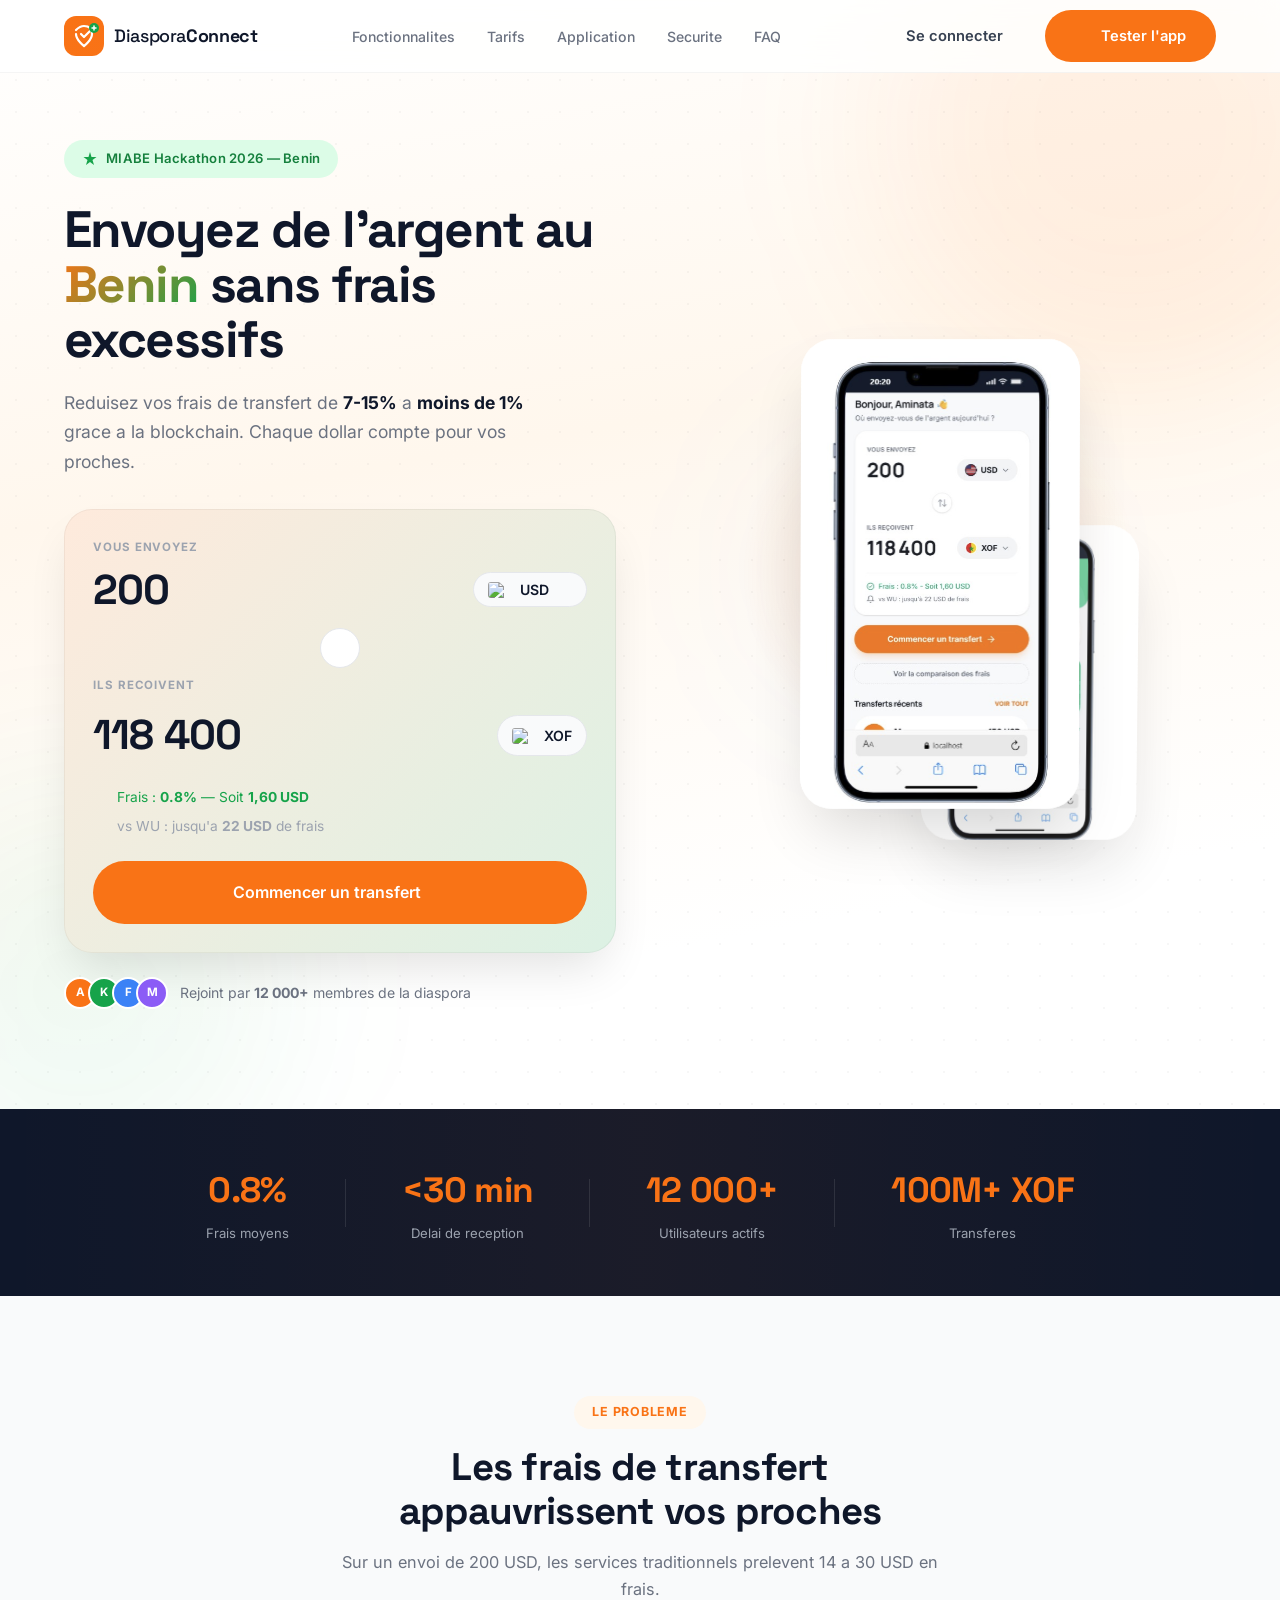
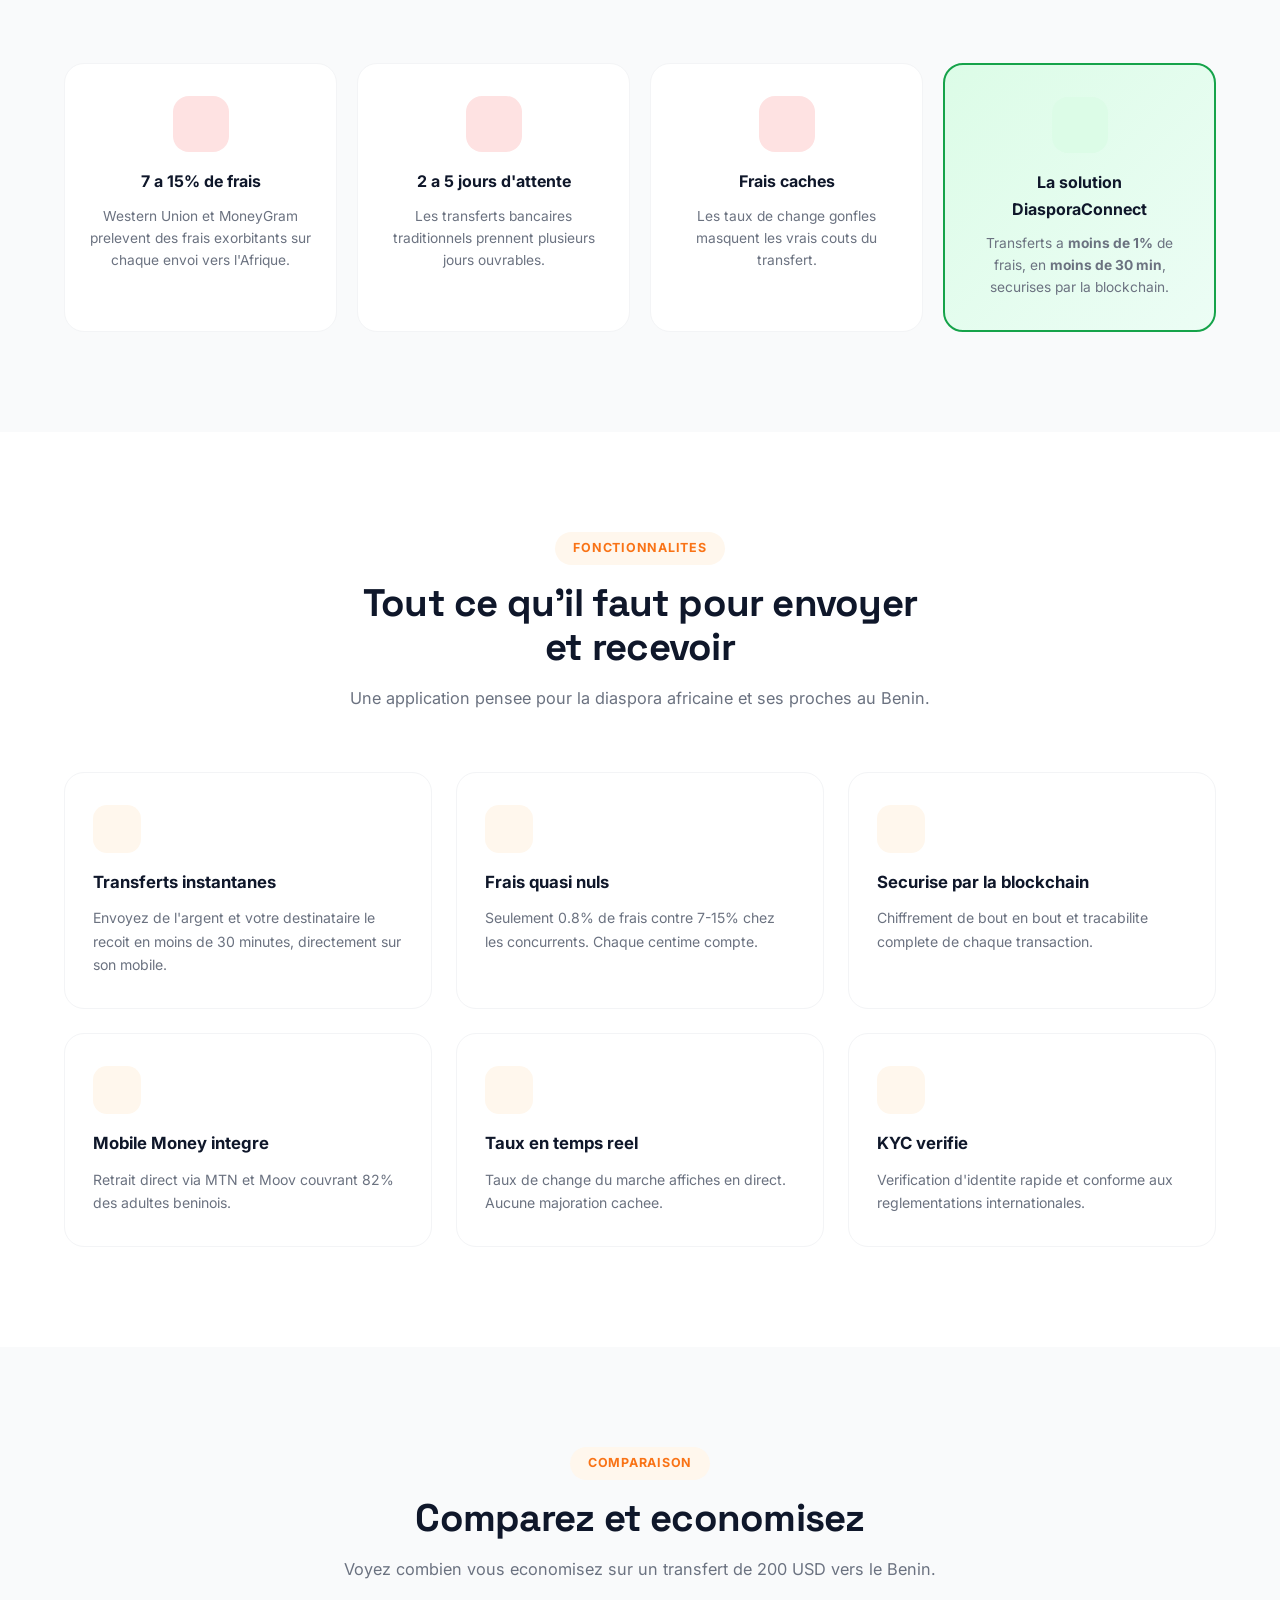
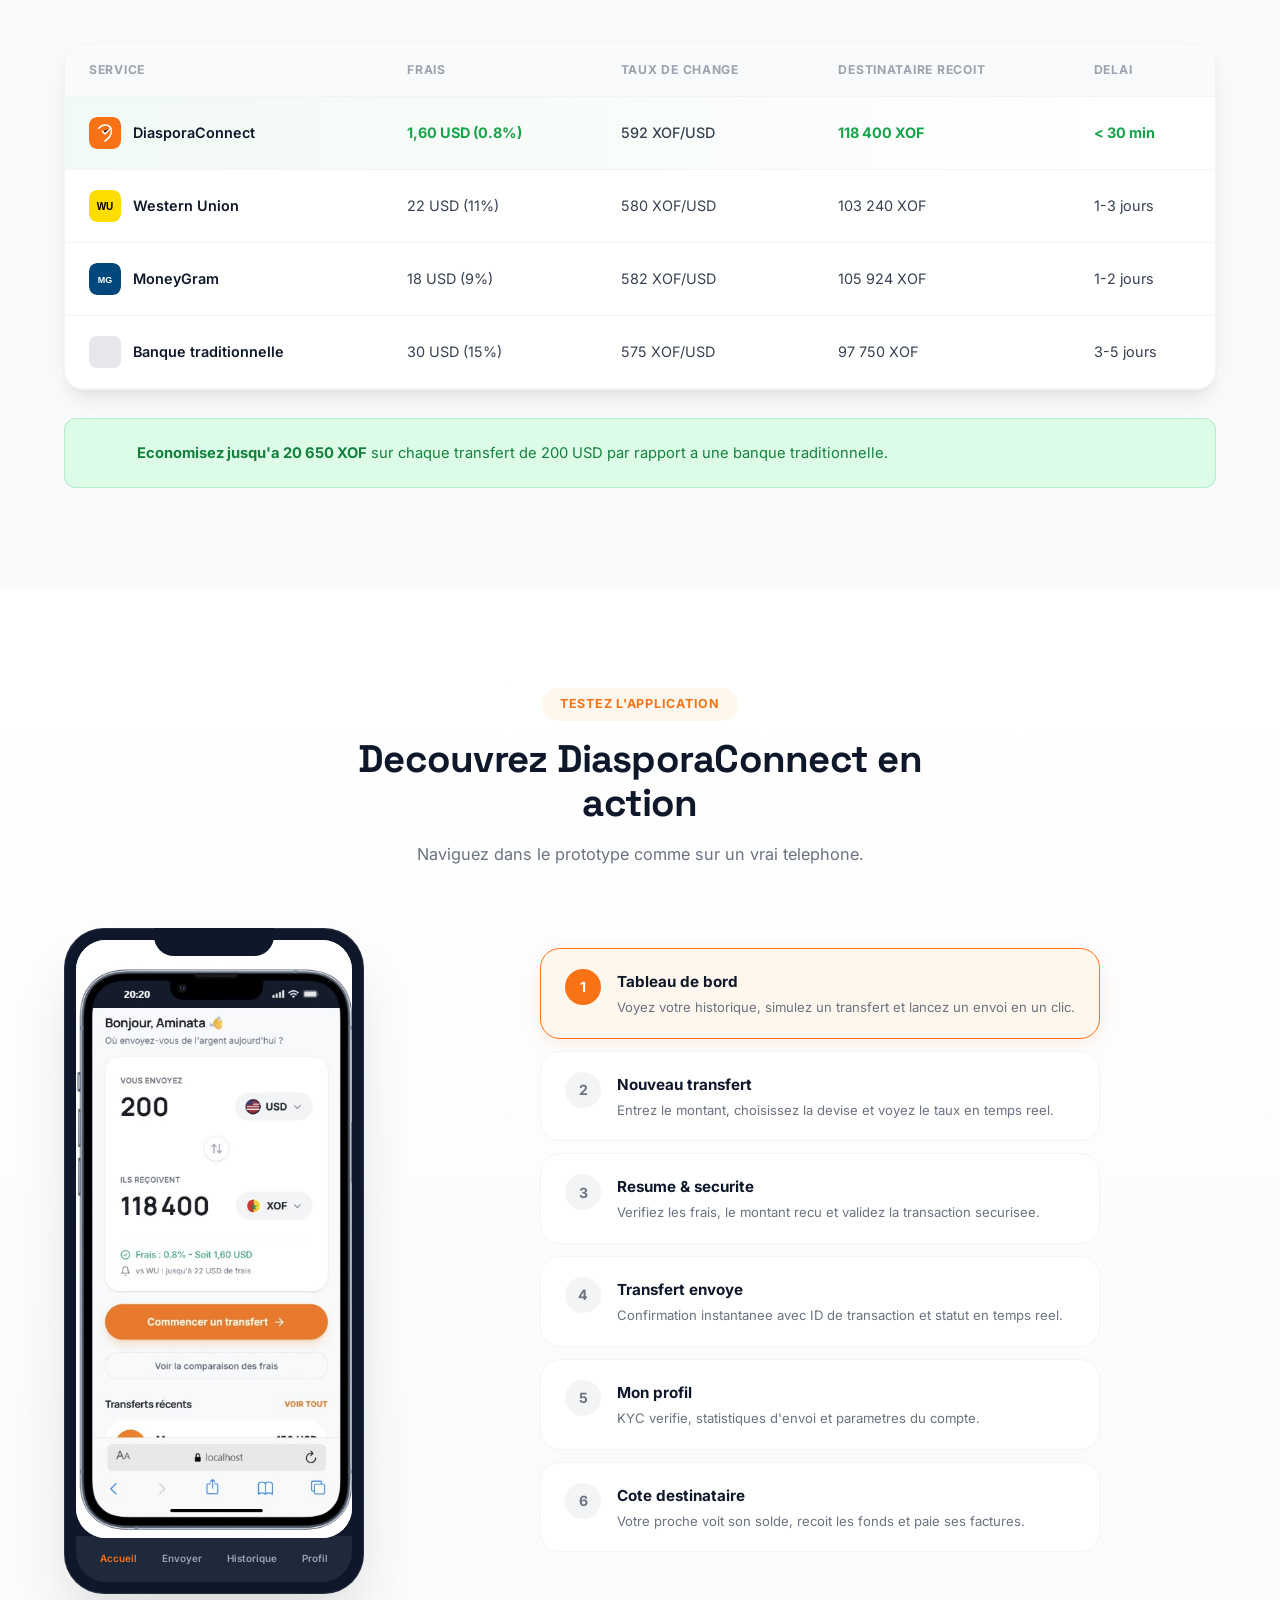
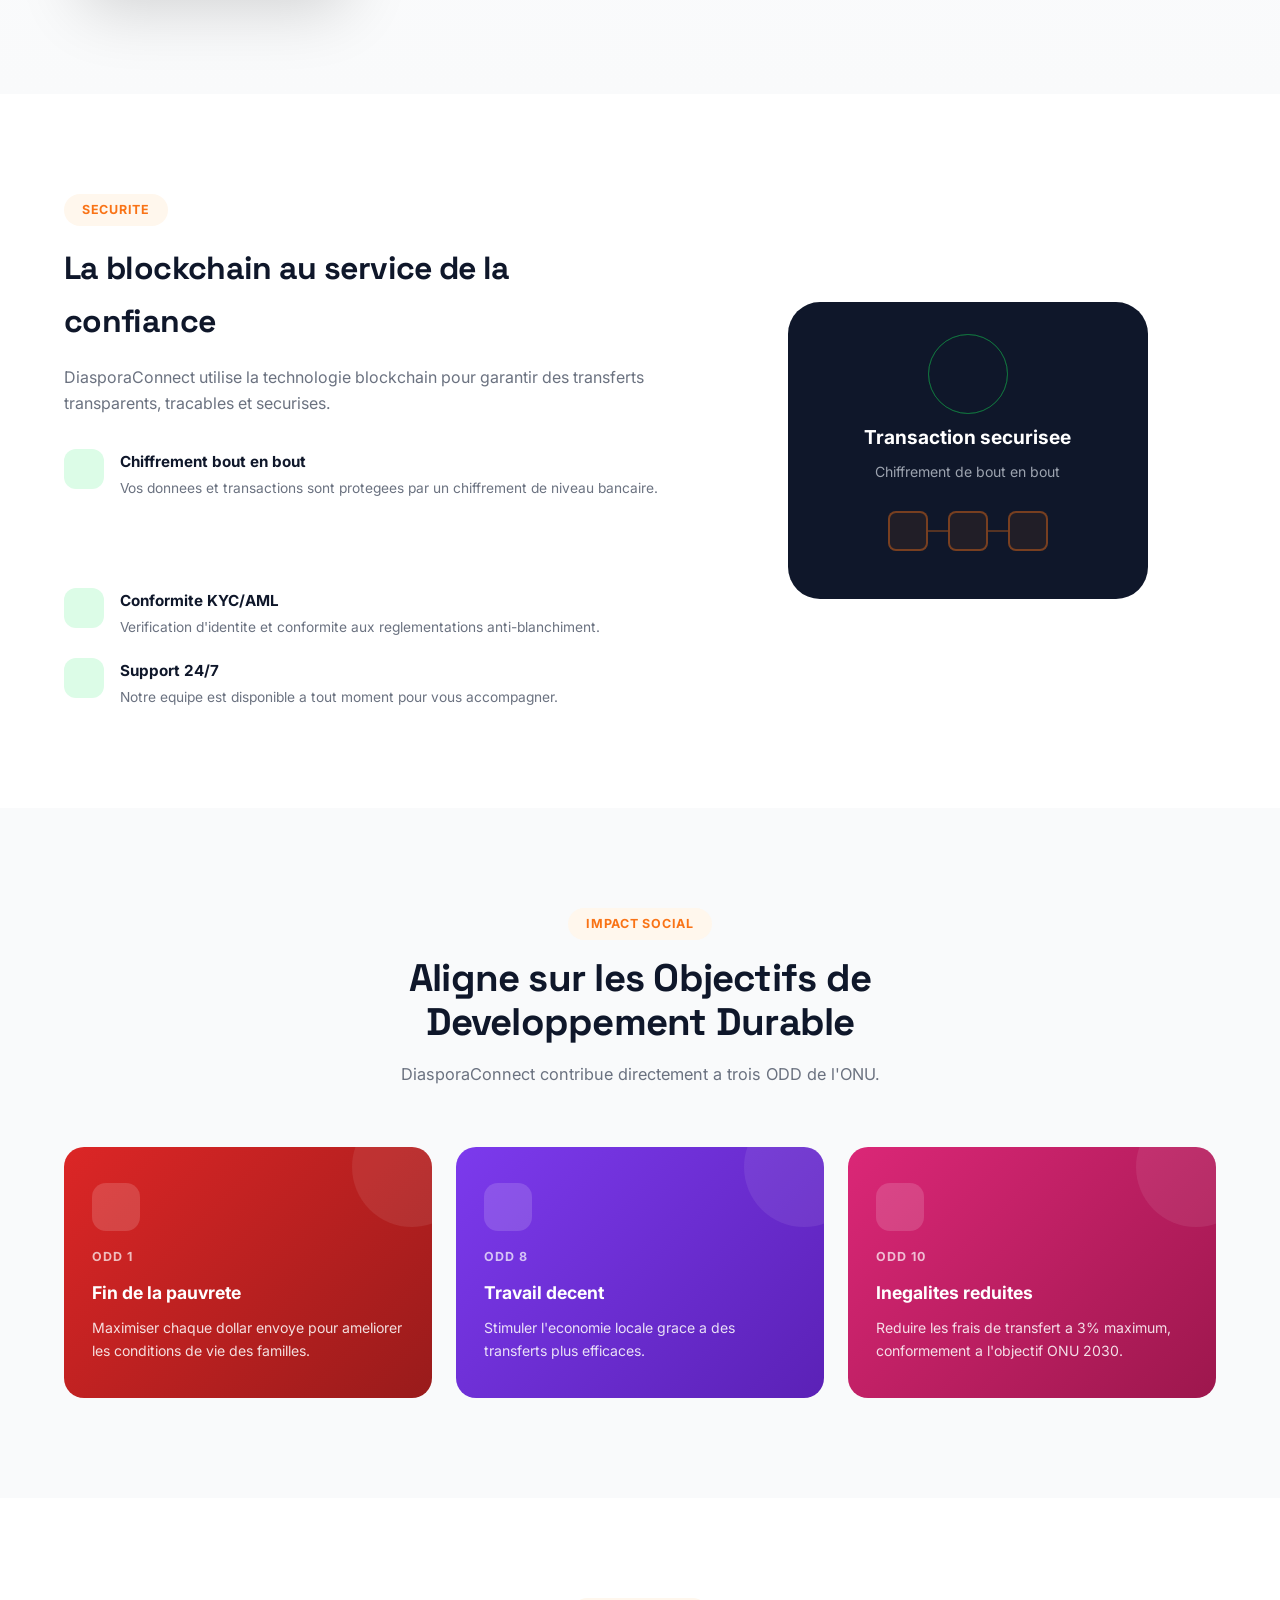
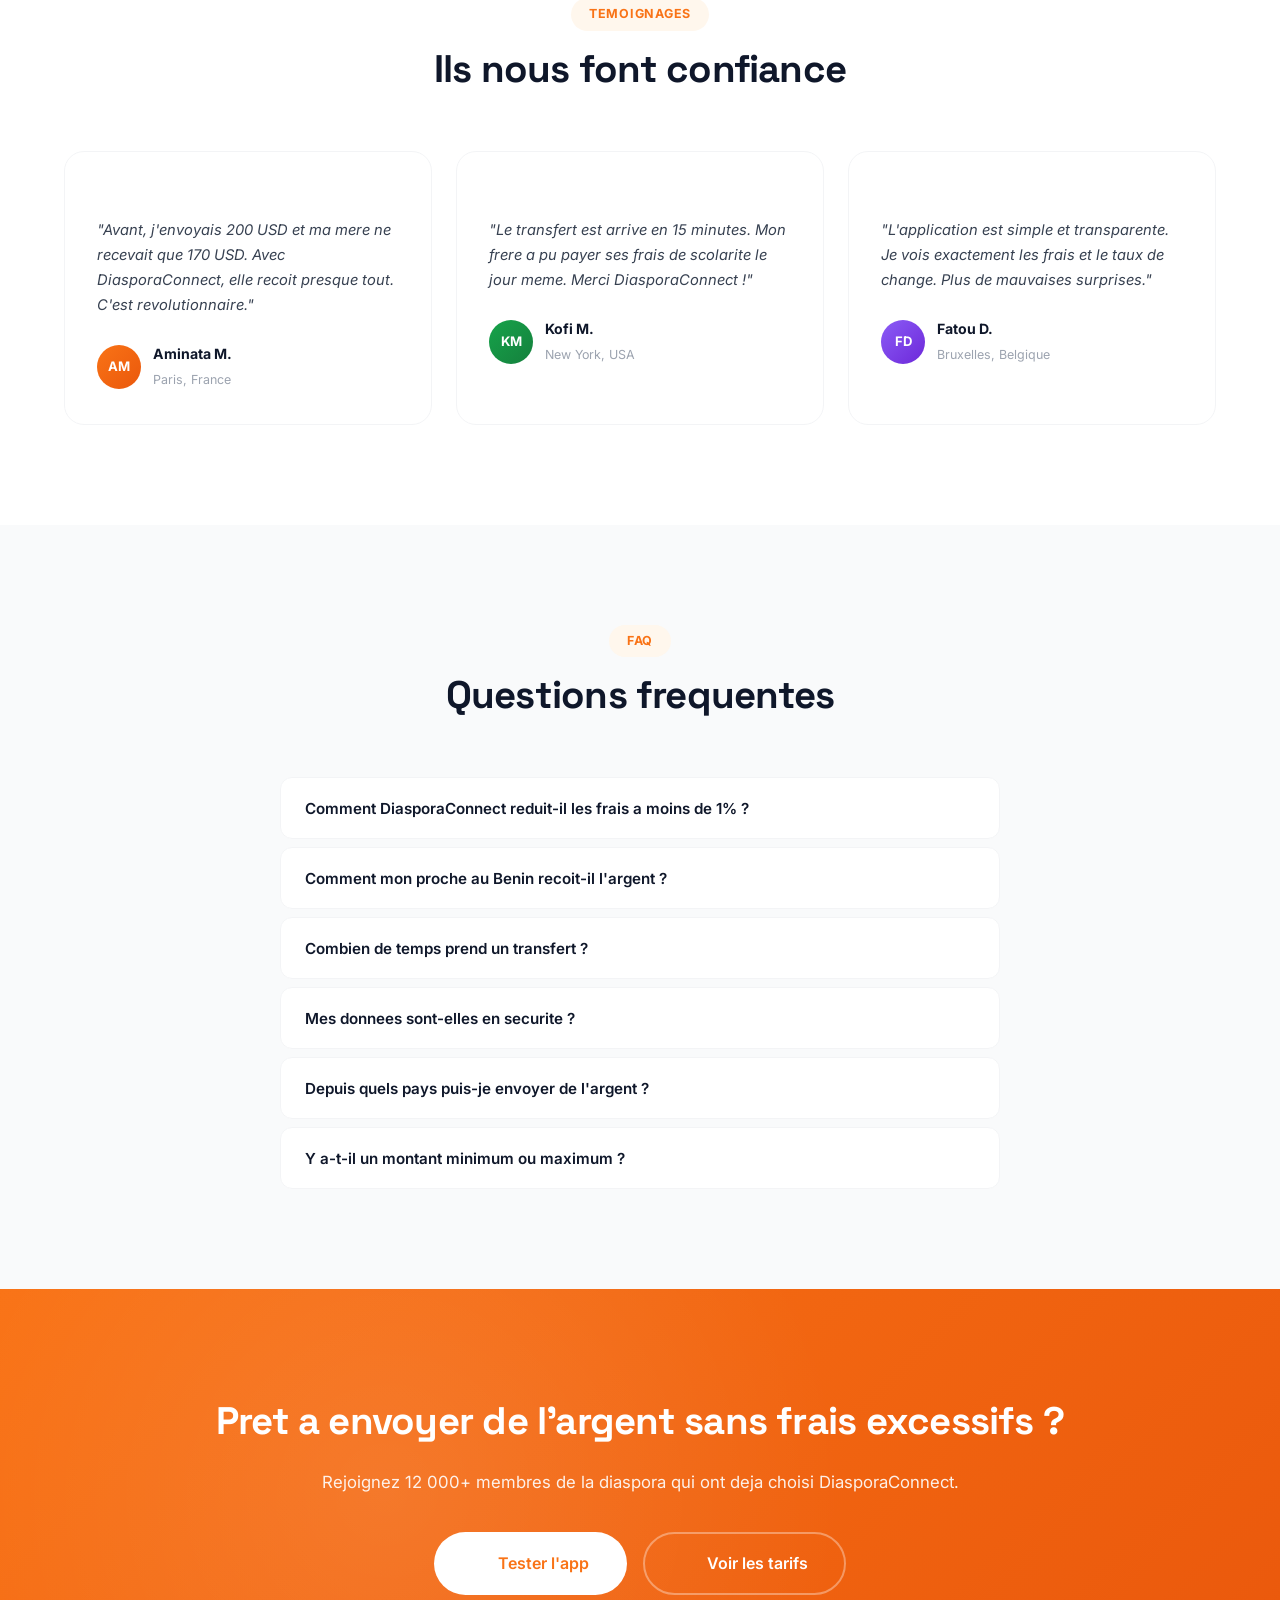
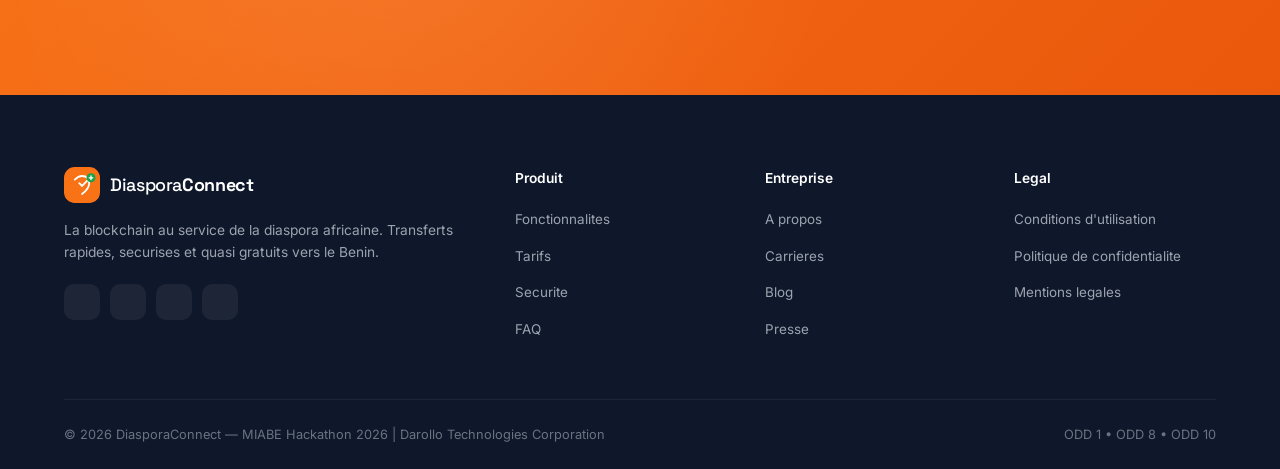
==== commit 0002f54a: "feat: rebuild landing page with expert-level design - Professional SVG logo and custom branding - Lu" ====
--- a/index.html
+++ b/index.html
@@ -3,590 +3,737 @@
 <head>
   <meta charset="UTF-8" />
   <meta name="viewport" content="width=device-width, initial-scale=1.0" />
-  <title>DiasporaConnect - Envoyez de l'argent au Benin sans frais excessifs</title>
+  <title>DiasporaConnect — Transferts d'argent vers le Benin a moins de 1%</title>
   <meta name="description" content="DiasporaConnect revolutionne les transferts d'argent vers le Benin. Frais reduits a moins de 1%, transferts instantanes, securises par la blockchain." />
   <link rel="preconnect" href="https://fonts.googleapis.com" />
   <link rel="preconnect" href="https://fonts.gstatic.com" crossorigin />
-  <link href="https://fonts.googleapis.com/css2?family=Inter:wght@400;500;600;700;800;900&display=swap" rel="stylesheet" />
+  <link href="https://fonts.googleapis.com/css2?family=Inter:wght@400;500;600;700;800;900&family=Space+Grotesk:wght@500;600;700&display=swap" rel="stylesheet" />
   <link rel="stylesheet" href="styles.css" />
   <link rel="icon" type="image/svg+xml" href="assets/favicon.svg" />
+  <!-- GSAP for pro animations -->
+  <script src="https://cdn.jsdelivr.net/npm/gsap@3.12.5/dist/gsap.min.js" defer></script>
+  <script src="https://cdn.jsdelivr.net/npm/gsap@3.12.5/dist/ScrollTrigger.min.js" defer></script>
+  <!-- Lucide Icons -->
+  <script src="https://unpkg.com/lucide@0.344.0/dist/umd/lucide.min.js" defer></script>
 </head>
 <body>
-  <!-- Navigation -->
-  <nav class="navbar" id="navbar">
-    <div class="container nav-container">
-      <a href="#" class="logo">
-        <span class="logo-icon">DC</span>
-        <span class="logo-text">DiasporaConnect</span>
-      </a>
-      <ul class="nav-links" id="navLinks">
-        <li><a href="#fonctionnalites">Fonctionnalites</a></li>
-        <li><a href="#tarifs">Tarifs</a></li>
-        <li><a href="#application">Application</a></li>
-        <li><a href="#securite">Securite</a></li>
-        <li><a href="#faq">FAQ</a></li>
-      </ul>
-      <div class="nav-actions">
-        <a href="#" class="btn btn-ghost">Se connecter</a>
-        <a href="#" class="btn btn-primary">Commencer</a>
-      </div>
-      <button class="mobile-toggle" id="mobileToggle" aria-label="Menu">
-        <span></span><span></span><span></span>
-      </button>
-    </div>
-  </nav>
-
-  <!-- Hero Section -->
-  <section class="hero">
-    <div class="container hero-container">
-      <div class="hero-content">
-        <div class="hero-badge">
-          <span class="badge-icon">&#9889;</span>
-          Hackathon MIABE 2026 &mdash; Benin
-        </div>
-        <h1>Envoyez de l'argent au <span class="gradient-text">Benin</span> sans frais excessifs</h1>
-        <p class="hero-subtitle">DiasporaConnect reduit les frais de transfert de 7-15% a moins de 1% grace a la blockchain. Chaque dollar compte pour vos proches.</p>
-
-        <!-- Live Calculator -->
-        <div class="calculator">
-          <div class="calc-row">
-            <label>Vous envoyez</label>
-            <div class="calc-input-group">
-              <input type="number" id="sendAmount" value="200" min="1" />
-              <div class="currency-select">
-                <span class="flag">&#127482;&#127480;</span>
-                <select id="sendCurrency">
-                  <option value="USD" selected>USD</option>
-                  <option value="EUR">EUR</option>
-                  <option value="GBP">GBP</option>
-                  <option value="CAD">CAD</option>
-                </select>
-              </div>
-            </div>
-          </div>
-          <div class="calc-swap">
-            <div class="swap-icon">&#8693;</div>
-          </div>
-          <div class="calc-row">
-            <label>Ils recoivent</label>
-            <div class="calc-input-group">
-              <span class="calc-result" id="receiveAmount">118 400</span>
-              <div class="currency-select receive">
-                <span class="flag">&#127463;&#127471;</span>
-                <span>XOF</span>
-              </div>
-            </div>
-          </div>
-          <div class="calc-fees">
-            <div class="fee-line fee-ours">
-              <span class="fee-check">&#10003;</span>
-              <span>Frais : <strong>0.8%</strong> &mdash; Soit <strong id="ourFee">1,60 USD</strong></span>
-            </div>
-            <div class="fee-line fee-theirs">
-              <span class="fee-bell">&#128276;</span>
-              <span>vs Western Union : jusqu'a <strong>22 USD</strong> de frais</span>
-            </div>
-          </div>
-          <a href="#" class="btn btn-primary btn-lg btn-full">Commencer un transfert &rarr;</a>
-        </div>
-        <p class="hero-trust">Rejoint par <strong>12 000+</strong> membres de la diaspora &bull; <span class="trust-stars">&#9733;&#9733;&#9733;&#9733;&#9733;</span> 4.9/5</p>
-      </div>
-      <div class="hero-visual">
-        <div class="phone-mockup phone-main">
-          <img src="assets/mockups/01-home-sender.png" alt="DiasporaConnect - Ecran d'accueil envoyeur" loading="eager" />
-        </div>
-        <div class="phone-mockup phone-secondary">
-          <img src="assets/mockups/06-receiver-home.png" alt="DiasporaConnect - Ecran d'accueil destinataire" loading="eager" />
-        </div>
-      </div>
-    </div>
-    <div class="hero-bg-shapes">
-      <div class="shape shape-1"></div>
-      <div class="shape shape-2"></div>
-      <div class="shape shape-3"></div>
-    </div>
-  </section>
-
-  <!-- Stats Banner -->
-  <section class="stats-banner">
-    <div class="container stats-container">
-      <div class="stat">
-        <span class="stat-number">0.8%</span>
-        <span class="stat-label">Frais moyens</span>
-      </div>
-      <div class="stat-divider"></div>
-      <div class="stat">
-        <span class="stat-number">&lt;30 min</span>
-        <span class="stat-label">Delai de reception</span>
-      </div>
-      <div class="stat-divider"></div>
-      <div class="stat">
-        <span class="stat-number">12 000+</span>
-        <span class="stat-label">Utilisateurs actifs</span>
-      </div>
-      <div class="stat-divider"></div>
-      <div class="stat">
-        <span class="stat-number">100 M+</span>
-        <span class="stat-label">XOF transferes</span>
-      </div>
-    </div>
-  </section>
-
-  <!-- Problem Section -->
-  <section class="problem-section">
-    <div class="container">
-      <div class="section-header">
-        <span class="section-tag">Le probleme</span>
-        <h2>Les frais de transfert appauvrissent vos proches</h2>
-        <p>Sur un envoi de 200 USD, les services traditionnels prelevent 14 a 30 USD en frais. Cet argent aurait pu payer un medicament ou une semaine de courses.</p>
-      </div>
-      <div class="problem-grid">
-        <div class="problem-card">
-          <div class="problem-icon problem-icon-red">&#128176;</div>
-          <h3>7 a 15% de frais</h3>
-          <p>Western Union et MoneyGram prelevent des frais exorbitants sur chaque envoi.</p>
-        </div>
-        <div class="problem-card">
-          <div class="problem-icon problem-icon-red">&#9203;</div>
-          <h3>2 a 5 jours d'attente</h3>
-          <p>Les transferts bancaires traditionnels prennent plusieurs jours.</p>
-        </div>
-        <div class="problem-card">
-          <div class="problem-icon problem-icon-red">&#128270;</div>
-          <h3>Frais caches</h3>
-          <p>Les taux de change gonfles masquent les vrais couts du transfert.</p>
-        </div>
-        <div class="problem-card highlight-card">
-          <div class="problem-icon problem-icon-green">&#9889;</div>
-          <h3>La solution DiasporaConnect</h3>
-          <p>Transferts a <strong>moins de 1%</strong> de frais, en <strong>moins de 30 minutes</strong>, securises par la blockchain.</p>
-        </div>
-      </div>
-    </div>
-  </section>
-
-  <!-- Features Section -->
-  <section class="features-section" id="fonctionnalites">
-    <div class="container">
-      <div class="section-header">
-        <span class="section-tag">Fonctionnalites</span>
-        <h2>Tout ce qu'il faut pour envoyer et recevoir</h2>
-        <p>Une application pensee pour la diaspora africaine et ses proches au Benin.</p>
-      </div>
-      <div class="features-grid">
-        <div class="feature-card">
-          <div class="feature-icon">&#128640;</div>
-          <h3>Transferts instantanes</h3>
-          <p>Envoyez de l'argent et votre destinataire le recoit en moins de 30 minutes, directement sur son mobile.</p>
-        </div>
-        <div class="feature-card">
-          <div class="feature-icon">&#128178;</div>
-          <h3>Frais quasi nuls</h3>
-          <p>Seulement 0.8% de frais, contre 7-15% chez les concurrents. Chaque centime compte.</p>
-        </div>
-        <div class="feature-card">
-          <div class="feature-icon">&#128274;</div>
-          <h3>Securise par la blockchain</h3>
-          <p>Chiffrement de bout en bout et tracabilite complete de chaque transaction.</p>
-        </div>
-        <div class="feature-card">
-          <div class="feature-icon">&#128241;</div>
-          <h3>Mobile Money integre</h3>
-          <p>Retrait direct via Mobile Money (MTN, Moov) couvrant 82% des adultes beninois.</p>
-        </div>
-        <div class="feature-card">
-          <div class="feature-icon">&#127760;</div>
-          <h3>Taux en temps reel</h3>
-          <p>Taux de change du marche affiches en direct. Pas de majoration cachee.</p>
-        </div>
-        <div class="feature-card">
-          <div class="feature-icon">&#128100;</div>
-          <h3>KYC verifie</h3>
-          <p>Verification d'identite rapide et conforme aux reglementations internationales.</p>
-        </div>
-      </div>
-    </div>
-  </section>
-
-  <!-- Pricing Comparison -->
-  <section class="pricing-section" id="tarifs">
-    <div class="container">
-      <div class="section-header">
-        <span class="section-tag">Comparaison</span>
-        <h2>Comparez et economisez</h2>
-        <p>Voyez combien vous economisez sur un transfert de 200 USD vers le Benin.</p>
-      </div>
-      <div class="pricing-table-wrapper">
-        <table class="pricing-table">
-          <thead>
-            <tr>
-              <th>Service</th>
-              <th>Frais</th>
-              <th>Taux de change</th>
-              <th>Le destinataire recoit</th>
-              <th>Delai</th>
-            </tr>
-          </thead>
-          <tbody>
-            <tr class="pricing-highlight">
-              <td>
-                <div class="provider-name">
-                  <span class="provider-logo dc-logo">DC</span>
-                  DiasporaConnect
+
+  <!-- ==================== LANDING PAGE ==================== -->
+  <div id="landingPage">
+
+    <!-- Navbar -->
+    <nav class="navbar" id="navbar">
+      <div class="container nav-container">
+        <a href="#" class="logo">
+          <svg class="logo-svg" width="40" height="40" viewBox="0 0 40 40" fill="none" xmlns="http://www.w3.org/2000/svg">
+            <rect width="40" height="40" rx="12" fill="url(#logo-grad)"/>
+            <path d="M12 14C12 14 16 10 20 10C26 10 28 14 28 18C28 24 20 30 20 30C20 30 12 24 12 18" stroke="white" stroke-width="2.2" stroke-linecap="round" stroke-linejoin="round" fill="none"/>
+            <path d="M17 18L20 21L27 14" stroke="white" stroke-width="2.2" stroke-linecap="round" stroke-linejoin="round"/>
+            <circle cx="30" cy="12" r="5" fill="#16A34A"/>
+            <path d="M28 12H32M30 10V14" stroke="white" stroke-width="1.5" stroke-linecap="round"/>
+            <defs>
+              <linearGradient id="logo-grad" x1="0" y1="0" x2="40" y2="40">
+                <stop stop-color="#F97316"/>
+                <stop offset="1" stop-color="#EA580C"/>
+              </linearGradient>
+            </defs>
+          </svg>
+          <span class="logo-text">Diaspora<strong>Connect</strong></span>
+        </a>
+        <ul class="nav-links" id="navLinks">
+          <li><a href="#fonctionnalites">Fonctionnalites</a></li>
+          <li><a href="#tarifs">Tarifs</a></li>
+          <li><a href="#demo">Application</a></li>
+          <li><a href="#securite">Securite</a></li>
+          <li><a href="#faq">FAQ</a></li>
+        </ul>
+        <div class="nav-actions" id="navActions">
+          <a href="#" class="btn btn-ghost">Se connecter</a>
+          <a href="#demo" class="btn btn-primary" id="btnTryApp">
+            <i data-lucide="smartphone" class="btn-icon"></i>
+            Tester l'app
+          </a>
+        </div>
+        <button class="mobile-toggle" id="mobileToggle" aria-label="Menu">
+          <span></span><span></span><span></span>
+        </button>
+      </div>
+    </nav>
+
+    <!-- Hero -->
+    <section class="hero" id="hero">
+      <div class="container hero-container">
+        <div class="hero-content">
+          <div class="hero-badge" data-animate="fade-up">
+            <svg width="16" height="16" viewBox="0 0 16 16" fill="none"><path d="M8 1L9.5 6H14.5L10.5 9L12 14L8 11L4 14L5.5 9L1.5 6H6.5L8 1Z" fill="#16A34A"/></svg>
+            MIABE Hackathon 2026 — Benin
+          </div>
+          <h1 data-animate="fade-up" data-delay="0.1">
+            Envoyez de l'argent au
+            <span class="gradient-text">Benin</span>
+            sans frais excessifs
+          </h1>
+          <p class="hero-subtitle" data-animate="fade-up" data-delay="0.2">
+            Reduisez vos frais de transfert de <strong>7-15%</strong> a <strong>moins de 1%</strong>
+            grace a la blockchain. Chaque dollar compte pour vos proches.
+          </p>
+
+          <!-- Calculator -->
+          <div class="calculator" data-animate="fade-up" data-delay="0.3">
+            <div class="calc-row">
+              <label>VOUS ENVOYEZ</label>
+              <div class="calc-input-group">
+                <input type="number" id="sendAmount" value="200" min="1" />
+                <div class="currency-select" id="sendCurrencyBtn">
+                  <img src="https://flagcdn.com/w40/us.png" alt="USD" class="currency-flag" id="sendFlag" width="24" height="16"/>
+                  <select id="sendCurrency">
+                    <option value="USD" data-flag="us" selected>USD</option>
+                    <option value="EUR" data-flag="eu">EUR</option>
+                    <option value="GBP" data-flag="gb">GBP</option>
+                    <option value="CAD" data-flag="ca">CAD</option>
+                  </select>
+                  <i data-lucide="chevron-down" class="cs-arrow"></i>
                 </div>
-              </td>
-              <td><strong class="green">1,60 USD (0.8%)</strong></td>
-              <td>592 XOF/USD</td>
-              <td><strong class="green">118 400 XOF</strong></td>
-              <td><strong class="green">&lt; 30 min</strong></td>
-            </tr>
-            <tr>
-              <td>
-                <div class="provider-name">
-                  <span class="provider-logo wu-logo">WU</span>
-                  Western Union
+              </div>
+            </div>
+            <div class="calc-swap">
+              <button class="swap-btn" aria-label="Inverser">
+                <i data-lucide="arrow-down-up"></i>
+              </button>
+            </div>
+            <div class="calc-row">
+              <label>ILS RECOIVENT</label>
+              <div class="calc-input-group">
+                <span class="calc-result" id="receiveAmount">118 400</span>
+                <div class="currency-select receive">
+                  <img src="https://flagcdn.com/w40/bj.png" alt="XOF" class="currency-flag" width="24" height="16"/>
+                  <span class="cs-code">XOF</span>
                 </div>
-              </td>
-              <td class="red">22 USD (11%)</td>
-              <td>580 XOF/USD</td>
-              <td>103 240 XOF</td>
-              <td>1-3 jours</td>
-            </tr>
-            <tr>
-              <td>
-                <div class="provider-name">
-                  <span class="provider-logo mg-logo">MG</span>
-                  MoneyGram
+              </div>
+            </div>
+            <div class="calc-fees">
+              <div class="fee-line fee-ours">
+                <i data-lucide="circle-check" class="fee-icon"></i>
+                <span>Frais : <strong>0.8%</strong> — Soit <strong id="ourFee">1,60 USD</strong></span>
+              </div>
+              <div class="fee-line fee-theirs">
+                <i data-lucide="alert-triangle" class="fee-icon"></i>
+                <span>vs WU : jusqu'a <strong>22 USD</strong> de frais</span>
+              </div>
+            </div>
+            <a href="#demo" class="btn btn-primary btn-lg btn-full calc-cta">
+              Commencer un transfert
+              <i data-lucide="arrow-right" class="btn-icon-r"></i>
+            </a>
+          </div>
+
+          <div class="hero-trust" data-animate="fade-up" data-delay="0.4">
+            <div class="trust-avatars">
+              <div class="trust-avatar" style="background:#F97316">A</div>
+              <div class="trust-avatar" style="background:#16A34A">K</div>
+              <div class="trust-avatar" style="background:#3B82F6">F</div>
+              <div class="trust-avatar" style="background:#8B5CF6">M</div>
+            </div>
+            <span>Rejoint par <strong>12 000+</strong> membres de la diaspora</span>
+          </div>
+        </div>
+
+        <div class="hero-visual" data-animate="fade-left">
+          <div class="hero-phone-group">
+            <div class="phone-frame phone-main">
+              <img src="assets/mockups/01-home-sender.png" alt="Ecran d'accueil" />
+            </div>
+            <div class="phone-frame phone-secondary">
+              <img src="assets/mockups/06-receiver-home.png" alt="Ecran destinataire" />
+            </div>
+            <div class="hero-glow"></div>
+          </div>
+        </div>
+      </div>
+
+      <!-- Animated BG -->
+      <div class="hero-bg">
+        <div class="hero-orb orb-1"></div>
+        <div class="hero-orb orb-2"></div>
+        <div class="hero-orb orb-3"></div>
+        <div class="hero-grid-bg"></div>
+      </div>
+    </section>
+
+    <!-- Stats -->
+    <section class="stats-banner">
+      <div class="container stats-container">
+        <div class="stat" data-animate="counter" data-target="0.8" data-suffix="%">
+          <span class="stat-number">0.8%</span>
+          <span class="stat-label">Frais moyens</span>
+        </div>
+        <div class="stat-divider"></div>
+        <div class="stat">
+          <span class="stat-number">&lt;30 min</span>
+          <span class="stat-label">Delai de reception</span>
+        </div>
+        <div class="stat-divider"></div>
+        <div class="stat" data-animate="counter" data-target="12000" data-suffix="+">
+          <span class="stat-number">12 000+</span>
+          <span class="stat-label">Utilisateurs actifs</span>
+        </div>
+        <div class="stat-divider"></div>
+        <div class="stat">
+          <span class="stat-number">100M+ XOF</span>
+          <span class="stat-label">Transferes</span>
+        </div>
+      </div>
+    </section>
+
+    <!-- Problem -->
+    <section class="problem-section" data-animate-section>
+      <div class="container">
+        <div class="section-header">
+          <span class="section-tag">Le probleme</span>
+          <h2>Les frais de transfert appauvrissent vos proches</h2>
+          <p>Sur un envoi de 200 USD, les services traditionnels prelevent 14 a 30 USD en frais.</p>
+        </div>
+        <div class="problem-grid">
+          <div class="problem-card" data-animate="fade-up" data-delay="0">
+            <div class="problem-icon-wrap problem-red">
+              <i data-lucide="banknote"></i>
+            </div>
+            <h3>7 a 15% de frais</h3>
+            <p>Western Union et MoneyGram prelevent des frais exorbitants sur chaque envoi vers l'Afrique.</p>
+          </div>
+          <div class="problem-card" data-animate="fade-up" data-delay="0.1">
+            <div class="problem-icon-wrap problem-red">
+              <i data-lucide="clock"></i>
+            </div>
+            <h3>2 a 5 jours d'attente</h3>
+            <p>Les transferts bancaires traditionnels prennent plusieurs jours ouvrables.</p>
+          </div>
+          <div class="problem-card" data-animate="fade-up" data-delay="0.2">
+            <div class="problem-icon-wrap problem-red">
+              <i data-lucide="eye-off"></i>
+            </div>
+            <h3>Frais caches</h3>
+            <p>Les taux de change gonfles masquent les vrais couts du transfert.</p>
+          </div>
+          <div class="problem-card highlight-card" data-animate="fade-up" data-delay="0.3">
+            <div class="problem-icon-wrap problem-green">
+              <i data-lucide="zap"></i>
+            </div>
+            <h3>La solution DiasporaConnect</h3>
+            <p>Transferts a <strong>moins de 1%</strong> de frais, en <strong>moins de 30 min</strong>, securises par la blockchain.</p>
+          </div>
+        </div>
+      </div>
+    </section>
+
+    <!-- Features -->
+    <section class="features-section" id="fonctionnalites" data-animate-section>
+      <div class="container">
+        <div class="section-header">
+          <span class="section-tag">Fonctionnalites</span>
+          <h2>Tout ce qu'il faut pour envoyer et recevoir</h2>
+          <p>Une application pensee pour la diaspora africaine et ses proches au Benin.</p>
+        </div>
+        <div class="features-grid">
+          <div class="feature-card" data-animate="fade-up" data-delay="0">
+            <div class="feature-icon-wrap"><i data-lucide="send"></i></div>
+            <h3>Transferts instantanes</h3>
+            <p>Envoyez de l'argent et votre destinataire le recoit en moins de 30 minutes, directement sur son mobile.</p>
+          </div>
+          <div class="feature-card" data-animate="fade-up" data-delay="0.08">
+            <div class="feature-icon-wrap"><i data-lucide="piggy-bank"></i></div>
+            <h3>Frais quasi nuls</h3>
+            <p>Seulement 0.8% de frais contre 7-15% chez les concurrents. Chaque centime compte.</p>
+          </div>
+          <div class="feature-card" data-animate="fade-up" data-delay="0.16">
+            <div class="feature-icon-wrap"><i data-lucide="shield-check"></i></div>
+            <h3>Securise par la blockchain</h3>
+            <p>Chiffrement de bout en bout et tracabilite complete de chaque transaction.</p>
+          </div>
+          <div class="feature-card" data-animate="fade-up" data-delay="0.24">
+            <div class="feature-icon-wrap"><i data-lucide="smartphone"></i></div>
+            <h3>Mobile Money integre</h3>
+            <p>Retrait direct via MTN et Moov couvrant 82% des adultes beninois.</p>
+          </div>
+          <div class="feature-card" data-animate="fade-up" data-delay="0.32">
+            <div class="feature-icon-wrap"><i data-lucide="trending-up"></i></div>
+            <h3>Taux en temps reel</h3>
+            <p>Taux de change du marche affiches en direct. Aucune majoration cachee.</p>
+          </div>
+          <div class="feature-card" data-animate="fade-up" data-delay="0.4">
+            <div class="feature-icon-wrap"><i data-lucide="user-check"></i></div>
+            <h3>KYC verifie</h3>
+            <p>Verification d'identite rapide et conforme aux reglementations internationales.</p>
+          </div>
+        </div>
+      </div>
+    </section>
+
+    <!-- Pricing -->
+    <section class="pricing-section" id="tarifs" data-animate-section>
+      <div class="container">
+        <div class="section-header">
+          <span class="section-tag">Comparaison</span>
+          <h2>Comparez et economisez</h2>
+          <p>Voyez combien vous economisez sur un transfert de 200 USD vers le Benin.</p>
+        </div>
+        <div class="pricing-table-wrapper" data-animate="fade-up">
+          <table class="pricing-table">
+            <thead>
+              <tr>
+                <th>Service</th>
+                <th>Frais</th>
+                <th>Taux de change</th>
+                <th>Destinataire recoit</th>
+                <th>Delai</th>
+              </tr>
+            </thead>
+            <tbody>
+              <tr class="pricing-highlight">
+                <td>
+                  <div class="provider-name">
+                    <svg class="provider-logo" width="32" height="32" viewBox="0 0 40 40"><rect width="40" height="40" rx="10" fill="url(#logo-grad)"/><path d="M12 14C12 14 16 10 20 10C26 10 28 14 28 18C28 24 20 30 20 30" stroke="#fff" stroke-width="2" stroke-linecap="round" fill="none"/><path d="M17 18L20 21L27 14" stroke="#fff" stroke-width="2" stroke-linecap="round"/></svg>
+                    DiasporaConnect
+                  </div>
+                </td>
+                <td><strong class="green">1,60 USD (0.8%)</strong></td>
+                <td>592 XOF/USD</td>
+                <td><strong class="green">118 400 XOF</strong></td>
+                <td><strong class="green">&lt; 30 min</strong></td>
+              </tr>
+              <tr>
+                <td>
+                  <div class="provider-name">
+                    <svg class="provider-logo" width="32" height="32" viewBox="0 0 32 32"><rect width="32" height="32" rx="8" fill="#FFDD00"/><text x="50%" y="54%" dominant-baseline="middle" text-anchor="middle" fill="#000" font-family="Arial,sans-serif" font-weight="900" font-size="10">WU</text></svg>
+                    Western Union
+                  </div>
+                </td>
+                <td class="red">22 USD (11%)</td>
+                <td>580 XOF/USD</td>
+                <td>103 240 XOF</td>
+                <td>1-3 jours</td>
+              </tr>
+              <tr>
+                <td>
+                  <div class="provider-name">
+                    <svg class="provider-logo" width="32" height="32" viewBox="0 0 32 32"><rect width="32" height="32" rx="8" fill="#00487C"/><text x="50%" y="54%" dominant-baseline="middle" text-anchor="middle" fill="#fff" font-family="Arial,sans-serif" font-weight="800" font-size="9">MG</text></svg>
+                    MoneyGram
+                  </div>
+                </td>
+                <td class="red">18 USD (9%)</td>
+                <td>582 XOF/USD</td>
+                <td>105 924 XOF</td>
+                <td>1-2 jours</td>
+              </tr>
+              <tr>
+                <td>
+                  <div class="provider-name">
+                    <div class="provider-logo-bank"><i data-lucide="landmark"></i></div>
+                    Banque traditionnelle
+                  </div>
+                </td>
+                <td class="red">30 USD (15%)</td>
+                <td>575 XOF/USD</td>
+                <td>97 750 XOF</td>
+                <td>3-5 jours</td>
+              </tr>
+            </tbody>
+          </table>
+        </div>
+        <div class="savings-callout" data-animate="fade-up" data-delay="0.1">
+          <i data-lucide="trending-down" class="savings-icon"></i>
+          <div>
+            <strong>Economisez jusqu'a 20 650 XOF</strong> sur chaque transfert de 200 USD par rapport a une banque traditionnelle.
+          </div>
+        </div>
+      </div>
+    </section>
+
+    <!-- App Demo / Interactive Prototype -->
+    <section class="demo-section" id="demo" data-animate-section>
+      <div class="container">
+        <div class="section-header">
+          <span class="section-tag">Testez l'application</span>
+          <h2>Decouvrez DiasporaConnect en action</h2>
+          <p>Naviguez dans le prototype comme sur un vrai telephone.</p>
+        </div>
+        <div class="demo-wrapper">
+          <div class="demo-phone" data-animate="scale-up">
+            <div class="demo-phone-frame">
+              <div class="demo-phone-notch"></div>
+              <div class="demo-screens" id="demoScreens">
+                <img src="assets/mockups/01-home-sender.png" alt="Accueil" class="demo-screen active" data-screen="0" />
+                <img src="assets/mockups/02-new-transfer.png" alt="Nouveau transfert" class="demo-screen" data-screen="1" />
+                <img src="assets/mockups/03-transfer-summary.png" alt="Resume" class="demo-screen" data-screen="2" />
+                <img src="assets/mockups/04-transfer-sent.png" alt="Envoye" class="demo-screen" data-screen="3" />
+                <img src="assets/mockups/05-profile.png" alt="Profil" class="demo-screen" data-screen="4" />
+                <img src="assets/mockups/06-receiver-home.png" alt="Destinataire" class="demo-screen" data-screen="5" />
+              </div>
+              <!-- Bottom Nav Bar -->
+              <div class="demo-bottom-nav">
+                <button class="bottom-nav-item active" data-goto="0">
+                  <i data-lucide="home"></i>
+                  <span>Accueil</span>
+                </button>
+                <button class="bottom-nav-item" data-goto="1">
+                  <i data-lucide="send"></i>
+                  <span>Envoyer</span>
+                </button>
+                <button class="bottom-nav-item" data-goto="3">
+                  <i data-lucide="history"></i>
+                  <span>Historique</span>
+                </button>
+                <button class="bottom-nav-item" data-goto="4">
+                  <i data-lucide="user"></i>
+                  <span>Profil</span>
+                </button>
+              </div>
+            </div>
+          </div>
+
+          <!-- Flow description cards -->
+          <div class="demo-flow-cards">
+            <div class="flow-card active" data-flow="0">
+              <div class="flow-number">1</div>
+              <div class="flow-content">
+                <h4>Tableau de bord</h4>
+                <p>Voyez votre historique, simulez un transfert et lancez un envoi en un clic.</p>
+              </div>
+            </div>
+            <div class="flow-card" data-flow="1">
+              <div class="flow-number">2</div>
+              <div class="flow-content">
+                <h4>Nouveau transfert</h4>
+                <p>Entrez le montant, choisissez la devise et voyez le taux en temps reel.</p>
+              </div>
+            </div>
+            <div class="flow-card" data-flow="2">
+              <div class="flow-number">3</div>
+              <div class="flow-content">
+                <h4>Resume & securite</h4>
+                <p>Verifiez les frais, le montant recu et validez la transaction securisee.</p>
+              </div>
+            </div>
+            <div class="flow-card" data-flow="3">
+              <div class="flow-number">4</div>
+              <div class="flow-content">
+                <h4>Transfert envoye</h4>
+                <p>Confirmation instantanee avec ID de transaction et statut en temps reel.</p>
+              </div>
+            </div>
+            <div class="flow-card" data-flow="4">
+              <div class="flow-number">5</div>
+              <div class="flow-content">
+                <h4>Mon profil</h4>
+                <p>KYC verifie, statistiques d'envoi et parametres du compte.</p>
+              </div>
+            </div>
+            <div class="flow-card" data-flow="5">
+              <div class="flow-number">6</div>
+              <div class="flow-content">
+                <h4>Cote destinataire</h4>
+                <p>Votre proche voit son solde, recoit les fonds et paie ses factures.</p>
+              </div>
+            </div>
+          </div>
+        </div>
+      </div>
+    </section>
+
+    <!-- Security -->
+    <section class="security-section" id="securite" data-animate-section>
+      <div class="container">
+        <div class="security-grid">
+          <div class="security-content">
+            <span class="section-tag">Securite</span>
+            <h2>La blockchain au service de la confiance</h2>
+            <p class="security-desc">DiasporaConnect utilise la technologie blockchain pour garantir des transferts transparents, tracables et securises.</p>
+            <ul class="security-list">
+              <li data-animate="fade-right" data-delay="0">
+                <div class="sec-check"><i data-lucide="lock"></i></div>
+                <div>
+                  <strong>Chiffrement bout en bout</strong>
+                  <p>Vos donnees et transactions sont protegees par un chiffrement de niveau bancaire.</p>
                 </div>
-              </td>
-              <td class="red">18 USD (9%)</td>
-              <td>582 XOF/USD</td>
-              <td>105 924 XOF</td>
-              <td>1-2 jours</td>
-            </tr>
-            <tr>
-              <td>
-                <div class="provider-name">
-                  <span class="provider-logo bank-logo">BQ</span>
-                  Banque traditionnelle
+              </li>
+              <li data-animate="fade-right" data-delay="0.1">
+                <div class="sec-check"><i data-lucide="link"></i></div>
+                <div>
+                  <strong>Tracabilite blockchain</strong>
+                  <p>Chaque transaction est enregistree de maniere immuable sur la blockchain.</p>
                 </div>
-              </td>
-              <td class="red">30 USD (15%)</td>
-              <td>575 XOF/USD</td>
-              <td>97 750 XOF</td>
-              <td>3-5 jours</td>
-            </tr>
-          </tbody>
-        </table>
-      </div>
-      <div class="savings-callout">
-        <div class="savings-icon">&#128176;</div>
-        <div>
-          <strong>Economisez jusqu'a 20 650 XOF</strong> sur chaque transfert de 200 USD par rapport a une banque traditionnelle.
-        </div>
-      </div>
-    </div>
-  </section>
-
-  <!-- App Showcase / Mockups -->
-  <section class="showcase-section" id="application">
-    <div class="container">
-      <div class="section-header">
-        <span class="section-tag">L'application</span>
-        <h2>Decouvrez DiasporaConnect en action</h2>
-        <p>Une experience fluide, du premier envoi a la reception instantanee.</p>
-      </div>
-      <div class="showcase-flow">
-        <div class="showcase-step">
-          <div class="step-number">1</div>
-          <div class="phone-mockup showcase-phone">
-            <img src="assets/mockups/01-home-sender.png" alt="Tableau de bord envoyeur" loading="lazy" />
-          </div>
-          <h3>Choisissez le montant</h3>
-          <p>Entrez le montant et voyez instantanement combien votre proche recevra.</p>
-        </div>
-        <div class="showcase-connector"></div>
-        <div class="showcase-step">
-          <div class="step-number">2</div>
-          <div class="phone-mockup showcase-phone">
-            <img src="assets/mockups/02-new-transfer.png" alt="Nouveau transfert" loading="lazy" />
-          </div>
-          <h3>Confirmez le transfert</h3>
-          <p>Taux de change en temps reel et frais transparents avant l'envoi.</p>
-        </div>
-        <div class="showcase-connector"></div>
-        <div class="showcase-step">
-          <div class="step-number">3</div>
-          <div class="phone-mockup showcase-phone">
-            <img src="assets/mockups/03-transfer-summary.png" alt="Resume des frais" loading="lazy" />
-          </div>
-          <h3>Resume et securite</h3>
-          <p>Transaction securisee avec chiffrement de bout en bout et resume des frais.</p>
-        </div>
-        <div class="showcase-connector"></div>
-        <div class="showcase-step">
-          <div class="step-number">4</div>
-          <div class="phone-mockup showcase-phone">
-            <img src="assets/mockups/04-transfer-sent.png" alt="Transfert envoye" loading="lazy" />
-          </div>
-          <h3>Transfert envoye !</h3>
-          <p>Confirmation instantanee avec ID de transaction et statut en temps reel.</p>
-        </div>
-      </div>
-
-      <!-- Dual screens -->
-      <div class="dual-screens">
-        <div class="dual-screen-item">
-          <div class="phone-mockup showcase-phone">
-            <img src="assets/mockups/05-profile.png" alt="Profil utilisateur" loading="lazy" />
-          </div>
-          <h3>Profil verifie</h3>
-          <p>KYC integre, statistiques d'envoi et gestion du compte en un seul endroit.</p>
-        </div>
-        <div class="dual-screen-item">
-          <div class="phone-mockup showcase-phone">
-            <img src="assets/mockups/06-receiver-home.png" alt="Ecran destinataire" loading="lazy" />
-          </div>
-          <h3>Cote destinataire</h3>
-          <p>Votre proche voit son solde, recoit les fonds et peut payer ses factures.</p>
-        </div>
-      </div>
-    </div>
-  </section>
-
-  <!-- Security Section -->
-  <section class="security-section" id="securite">
-    <div class="container">
-      <div class="security-grid">
-        <div class="security-content">
-          <span class="section-tag">Securite</span>
-          <h2>La blockchain au service de la confiance</h2>
-          <p>DiasporaConnect utilise la technologie blockchain pour garantir des transferts transparents, tracables et securises.</p>
-          <ul class="security-list">
-            <li>
-              <span class="check-icon">&#10003;</span>
+              </li>
+              <li data-animate="fade-right" data-delay="0.2">
+                <div class="sec-check"><i data-lucide="scan-face"></i></div>
+                <div>
+                  <strong>Conformite KYC/AML</strong>
+                  <p>Verification d'identite et conformite aux reglementations anti-blanchiment.</p>
+                </div>
+              </li>
+              <li data-animate="fade-right" data-delay="0.3">
+                <div class="sec-check"><i data-lucide="headset"></i></div>
+                <div>
+                  <strong>Support 24/7</strong>
+                  <p>Notre equipe est disponible a tout moment pour vous accompagner.</p>
+                </div>
+              </li>
+            </ul>
+          </div>
+          <div class="security-visual" data-animate="fade-left">
+            <div class="sec-visual-card">
+              <div class="sec-shield">
+                <i data-lucide="shield-check" class="sec-shield-icon"></i>
+                <div class="sec-pulse"></div>
+                <div class="sec-pulse sec-pulse-2"></div>
+                <div class="sec-pulse sec-pulse-3"></div>
+              </div>
+              <h3>Transaction securisee</h3>
+              <p>Chiffrement de bout en bout</p>
+              <div class="sec-chain">
+                <div class="sec-block"></div>
+                <div class="sec-block-line"></div>
+                <div class="sec-block"></div>
+                <div class="sec-block-line"></div>
+                <div class="sec-block"></div>
+              </div>
+            </div>
+          </div>
+        </div>
+      </div>
+    </section>
+
+    <!-- ODD -->
+    <section class="odd-section" data-animate-section>
+      <div class="container">
+        <div class="section-header">
+          <span class="section-tag">Impact social</span>
+          <h2>Aligne sur les Objectifs de Developpement Durable</h2>
+          <p>DiasporaConnect contribue directement a trois ODD de l'ONU.</p>
+        </div>
+        <div class="odd-grid">
+          <div class="odd-card odd-1" data-animate="fade-up" data-delay="0">
+            <div class="odd-icon-wrap"><i data-lucide="home"></i></div>
+            <div class="odd-number">ODD 1</div>
+            <h3>Fin de la pauvrete</h3>
+            <p>Maximiser chaque dollar envoye pour ameliorer les conditions de vie des familles.</p>
+          </div>
+          <div class="odd-card odd-8" data-animate="fade-up" data-delay="0.1">
+            <div class="odd-icon-wrap"><i data-lucide="briefcase"></i></div>
+            <div class="odd-number">ODD 8</div>
+            <h3>Travail decent</h3>
+            <p>Stimuler l'economie locale grace a des transferts plus efficaces.</p>
+          </div>
+          <div class="odd-card odd-10" data-animate="fade-up" data-delay="0.2">
+            <div class="odd-icon-wrap"><i data-lucide="scale"></i></div>
+            <div class="odd-number">ODD 10</div>
+            <h3>Inegalites reduites</h3>
+            <p>Reduire les frais de transfert a 3% maximum, conformement a l'objectif ONU 2030.</p>
+          </div>
+        </div>
+      </div>
+    </section>
+
+    <!-- Testimonials -->
+    <section class="testimonials-section" data-animate-section>
+      <div class="container">
+        <div class="section-header">
+          <span class="section-tag">Temoignages</span>
+          <h2>Ils nous font confiance</h2>
+        </div>
+        <div class="testimonials-grid">
+          <div class="testimonial-card" data-animate="fade-up" data-delay="0">
+            <div class="testimonial-stars">
+              <i data-lucide="star" class="star-filled"></i>
+              <i data-lucide="star" class="star-filled"></i>
+              <i data-lucide="star" class="star-filled"></i>
+              <i data-lucide="star" class="star-filled"></i>
+              <i data-lucide="star" class="star-filled"></i>
+            </div>
+            <p>"Avant, j'envoyais 200 USD et ma mere ne recevait que 170 USD. Avec DiasporaConnect, elle recoit presque tout. C'est revolutionnaire."</p>
+            <div class="testimonial-author">
+              <div class="author-avatar" style="background:linear-gradient(135deg,#F97316,#EA580C)">AM</div>
               <div>
-                <strong>Chiffrement bout en bout</strong>
-                <p>Vos donnees et transactions sont protegees par un chiffrement de niveau bancaire.</p>
-              </div>
-            </li>
-            <li>
-              <span class="check-icon">&#10003;</span>
+                <strong>Aminata M.</strong>
+                <span>Paris, France</span>
+              </div>
+            </div>
+          </div>
+          <div class="testimonial-card" data-animate="fade-up" data-delay="0.1">
+            <div class="testimonial-stars">
+              <i data-lucide="star" class="star-filled"></i>
+              <i data-lucide="star" class="star-filled"></i>
+              <i data-lucide="star" class="star-filled"></i>
+              <i data-lucide="star" class="star-filled"></i>
+              <i data-lucide="star" class="star-filled"></i>
+            </div>
+            <p>"Le transfert est arrive en 15 minutes. Mon frere a pu payer ses frais de scolarite le jour meme. Merci DiasporaConnect !"</p>
+            <div class="testimonial-author">
+              <div class="author-avatar" style="background:linear-gradient(135deg,#16A34A,#15803D)">KM</div>
               <div>
-                <strong>Tracabilite blockchain</strong>
-                <p>Chaque transaction est enregistree de maniere immuable sur la blockchain.</p>
-              </div>
-            </li>
-            <li>
-              <span class="check-icon">&#10003;</span>
+                <strong>Kofi M.</strong>
+                <span>New York, USA</span>
+              </div>
+            </div>
+          </div>
+          <div class="testimonial-card" data-animate="fade-up" data-delay="0.2">
+            <div class="testimonial-stars">
+              <i data-lucide="star" class="star-filled"></i>
+              <i data-lucide="star" class="star-filled"></i>
+              <i data-lucide="star" class="star-filled"></i>
+              <i data-lucide="star" class="star-filled"></i>
+              <i data-lucide="star" class="star-filled"></i>
+            </div>
+            <p>"L'application est simple et transparente. Je vois exactement les frais et le taux de change. Plus de mauvaises surprises."</p>
+            <div class="testimonial-author">
+              <div class="author-avatar" style="background:linear-gradient(135deg,#8B5CF6,#6D28D9)">FD</div>
               <div>
-                <strong>Conformite KYC/AML</strong>
-                <p>Verification d'identite et conformite aux reglementations anti-blanchiment.</p>
-              </div>
-            </li>
-            <li>
-              <span class="check-icon">&#10003;</span>
-              <div>
-                <strong>Support 24/7</strong>
-                <p>Notre equipe est disponible a tout moment pour vous accompagner.</p>
-              </div>
-            </li>
-          </ul>
-        </div>
-        <div class="security-visual">
-          <div class="security-card">
-            <div class="security-card-icon">&#128737;</div>
-            <h3>Transaction securisee</h3>
-            <p>Chiffrement de bout en bout</p>
-            <div class="security-animation">
-              <div class="pulse-ring"></div>
-              <div class="pulse-ring delay-1"></div>
-              <div class="pulse-ring delay-2"></div>
-            </div>
-          </div>
-        </div>
-      </div>
-    </div>
-  </section>
-
-  <!-- ODD Section -->
-  <section class="odd-section">
-    <div class="container">
-      <div class="section-header">
-        <span class="section-tag">Impact social</span>
-        <h2>Aligne sur les Objectifs de Developpement Durable</h2>
-        <p>DiasporaConnect contribue directement a trois ODD de l'ONU.</p>
-      </div>
-      <div class="odd-grid">
-        <div class="odd-card odd-1">
-          <div class="odd-number">ODD 1</div>
-          <h3>Fin de la pauvrete</h3>
-          <p>Maximiser chaque dollar envoye pour ameliorer les conditions de vie des familles.</p>
-        </div>
-        <div class="odd-card odd-8">
-          <div class="odd-number">ODD 8</div>
-          <h3>Travail decent</h3>
-          <p>Stimuler l'economie locale grace a des transferts plus efficaces.</p>
-        </div>
-        <div class="odd-card odd-10">
-          <div class="odd-number">ODD 10</div>
-          <h3>Inegalites reduites</h3>
-          <p>Reduire les frais de transfert a 3% maximum, conformement a l'objectif ONU 2030.</p>
-        </div>
-      </div>
-    </div>
-  </section>
-
-  <!-- Testimonials -->
-  <section class="testimonials-section">
-    <div class="container">
-      <div class="section-header">
-        <span class="section-tag">Temoignages</span>
-        <h2>Ils nous font confiance</h2>
-      </div>
-      <div class="testimonials-grid">
-        <div class="testimonial-card">
-          <div class="testimonial-stars">&#9733;&#9733;&#9733;&#9733;&#9733;</div>
-          <p>"Avant, j'envoyais 200 USD et ma mere ne recevait que 170 USD. Avec DiasporaConnect, elle recoit presque tout. C'est revolutionnaire."</p>
-          <div class="testimonial-author">
-            <div class="author-avatar">AM</div>
-            <div>
-              <strong>Aminata M.</strong>
-              <span>Paris, France</span>
-            </div>
-          </div>
-        </div>
-        <div class="testimonial-card">
-          <div class="testimonial-stars">&#9733;&#9733;&#9733;&#9733;&#9733;</div>
-          <p>"Le transfert est arrive en 15 minutes. Mon frere a pu payer ses frais de scolarite le jour meme. Merci DiasporaConnect !"</p>
-          <div class="testimonial-author">
-            <div class="author-avatar">KM</div>
-            <div>
-              <strong>Kofi M.</strong>
-              <span>New York, USA</span>
-            </div>
-          </div>
-        </div>
-        <div class="testimonial-card">
-          <div class="testimonial-stars">&#9733;&#9733;&#9733;&#9733;&#9733;</div>
-          <p>"L'application est simple et transparente. Je vois exactement les frais et le taux de change. Plus de mauvaises surprises."</p>
-          <div class="testimonial-author">
-            <div class="author-avatar">FD</div>
-            <div>
-              <strong>Fatou D.</strong>
-              <span>Bruxelles, Belgique</span>
-            </div>
-          </div>
-        </div>
-      </div>
-    </div>
-  </section>
-
-  <!-- FAQ -->
-  <section class="faq-section" id="faq">
-    <div class="container">
-      <div class="section-header">
-        <span class="section-tag">FAQ</span>
-        <h2>Questions frequentes</h2>
-      </div>
-      <div class="faq-list">
-        <details class="faq-item">
-          <summary>Comment DiasporaConnect reduit-il les frais a moins de 1% ?</summary>
-          <p>Nous utilisons la technologie blockchain pour eliminer les intermediaires couteux. Les seuls frais sont les couts de transaction du reseau, bien inferieurs aux commissions des services traditionnels.</p>
-        </details>
-        <details class="faq-item">
-          <summary>Comment mon proche au Benin recoit-il l'argent ?</summary>
-          <p>Le destinataire recoit les fonds directement sur son mobile via Mobile Money (MTN, Moov). Il peut ensuite retirer l'argent ou payer ses factures depuis l'application.</p>
-        </details>
-        <details class="faq-item">
-          <summary>Combien de temps prend un transfert ?</summary>
-          <p>La plupart des transferts arrivent en moins de 30 minutes. Dans certains cas, la reception peut prendre jusqu'a 1 heure selon le reseau mobile.</p>
-        </details>
-        <details class="faq-item">
-          <summary>Mes donnees sont-elles en securite ?</summary>
-          <p>Absolument. Nous utilisons un chiffrement de bout en bout et la tracabilite blockchain pour garantir la securite de chaque transaction. Notre systeme est conforme aux normes KYC/AML internationales.</p>
-        </details>
-        <details class="faq-item">
-          <summary>Depuis quels pays puis-je envoyer de l'argent ?</summary>
-          <p>DiasporaConnect est disponible depuis la France, les Etats-Unis, le Canada, la Belgique, l'Allemagne et le Royaume-Uni. Nous ajoutons regulierement de nouveaux pays.</p>
-        </details>
-        <details class="faq-item">
-          <summary>Y a-t-il un montant minimum ou maximum ?</summary>
-          <p>Le montant minimum est de 5 USD/EUR. Le montant maximum depend de votre niveau de verification KYC. Avec une verification complete, vous pouvez envoyer jusqu'a 10 000 USD/EUR par transaction.</p>
-        </details>
-      </div>
-    </div>
-  </section>
-
-  <!-- CTA Section -->
-  <section class="cta-section">
-    <div class="container">
-      <div class="cta-content">
-        <h2>Pret a envoyer de l'argent sans frais excessifs ?</h2>
-        <p>Rejoignez 12 000+ membres de la diaspora qui ont deja choisi DiasporaConnect.</p>
-        <div class="cta-buttons">
-          <a href="#" class="btn btn-white btn-lg">Commencer gratuitement &rarr;</a>
-          <a href="#tarifs" class="btn btn-outline-white btn-lg">Voir les tarifs</a>
-        </div>
-        <div class="cta-badges">
-          <div class="badge-item">&#128274; Securise</div>
-          <div class="badge-item">&#9889; Rapide</div>
-          <div class="badge-item">&#128176; Economique</div>
-        </div>
-      </div>
-    </div>
-  </section>
-
-  <!-- Footer -->
-  <footer class="footer">
-    <div class="container">
-      <div class="footer-grid">
-        <div class="footer-brand">
-          <a href="#" class="logo">
-            <span class="logo-icon">DC</span>
-            <span class="logo-text">DiasporaConnect</span>
-          </a>
-          <p>La blockchain au service de la diaspora africaine. Transferts rapides, securises et quasi gratuits vers le Benin.</p>
-          <div class="footer-social">
-            <a href="#" aria-label="Twitter">&#120143;</a>
-            <a href="#" aria-label="LinkedIn">in</a>
-            <a href="#" aria-label="Instagram">&#9901;</a>
-          </div>
-        </div>
-        <div class="footer-links">
-          <h4>Produit</h4>
-          <ul>
-            <li><a href="#fonctionnalites">Fonctionnalites</a></li>
-            <li><a href="#tarifs">Tarifs</a></li>
-            <li><a href="#securite">Securite</a></li>
-            <li><a href="#faq">FAQ</a></li>
-          </ul>
-        </div>
-        <div class="footer-links">
-          <h4>Entreprise</h4>
-          <ul>
-            <li><a href="#">A propos</a></li>
-            <li><a href="#">Carrieres</a></li>
-            <li><a href="#">Blog</a></li>
-            <li><a href="#">Presse</a></li>
-          </ul>
-        </div>
-        <div class="footer-links">
-          <h4>Legal</h4>
-          <ul>
-            <li><a href="#">Conditions d'utilisation</a></li>
-            <li><a href="#">Politique de confidentialite</a></li>
-            <li><a href="#">Mentions legales</a></li>
-            <li><a href="#">Cookies</a></li>
-          </ul>
-        </div>
-      </div>
-      <div class="footer-bottom">
-        <p>&copy; 2026 DiasporaConnect &mdash; MIABE Hackathon 2026 | Darollo Technologies Corporation</p>
-        <p>ODD 1 &bull; ODD 8 &bull; ODD 10</p>
-      </div>
-    </div>
-  </footer>
+                <strong>Fatou D.</strong>
+                <span>Bruxelles, Belgique</span>
+              </div>
+            </div>
+          </div>
+        </div>
+      </div>
+    </section>
+
+    <!-- FAQ -->
+    <section class="faq-section" id="faq" data-animate-section>
+      <div class="container">
+        <div class="section-header">
+          <span class="section-tag">FAQ</span>
+          <h2>Questions frequentes</h2>
+        </div>
+        <div class="faq-list">
+          <div class="faq-item" data-animate="fade-up" data-delay="0">
+            <button class="faq-trigger">
+              <span>Comment DiasporaConnect reduit-il les frais a moins de 1% ?</span>
+              <i data-lucide="plus" class="faq-icon"></i>
+            </button>
+            <div class="faq-answer">
+              <p>Nous utilisons la technologie blockchain pour eliminer les intermediaires couteux. Les seuls frais sont les couts de transaction du reseau, bien inferieurs aux commissions des services traditionnels.</p>
+            </div>
+          </div>
+          <div class="faq-item" data-animate="fade-up" data-delay="0.05">
+            <button class="faq-trigger">
+              <span>Comment mon proche au Benin recoit-il l'argent ?</span>
+              <i data-lucide="plus" class="faq-icon"></i>
+            </button>
+            <div class="faq-answer">
+              <p>Le destinataire recoit les fonds directement sur son mobile via Mobile Money (MTN, Moov). Il peut ensuite retirer l'argent ou payer ses factures depuis l'application.</p>
+            </div>
+          </div>
+          <div class="faq-item" data-animate="fade-up" data-delay="0.1">
+            <button class="faq-trigger">
+              <span>Combien de temps prend un transfert ?</span>
+              <i data-lucide="plus" class="faq-icon"></i>
+            </button>
+            <div class="faq-answer">
+              <p>La plupart des transferts arrivent en moins de 30 minutes. Dans certains cas, la reception peut prendre jusqu'a 1 heure selon le reseau mobile.</p>
+            </div>
+          </div>
+          <div class="faq-item" data-animate="fade-up" data-delay="0.15">
+            <button class="faq-trigger">
+              <span>Mes donnees sont-elles en securite ?</span>
+              <i data-lucide="plus" class="faq-icon"></i>
+            </button>
+            <div class="faq-answer">
+              <p>Absolument. Nous utilisons un chiffrement de bout en bout et la tracabilite blockchain. Notre systeme est conforme aux normes KYC/AML internationales.</p>
+            </div>
+          </div>
+          <div class="faq-item" data-animate="fade-up" data-delay="0.2">
+            <button class="faq-trigger">
+              <span>Depuis quels pays puis-je envoyer de l'argent ?</span>
+              <i data-lucide="plus" class="faq-icon"></i>
+            </button>
+            <div class="faq-answer">
+              <p>DiasporaConnect est disponible depuis la France, les USA, le Canada, la Belgique, l'Allemagne et le Royaume-Uni.</p>
+            </div>
+          </div>
+          <div class="faq-item" data-animate="fade-up" data-delay="0.25">
+            <button class="faq-trigger">
+              <span>Y a-t-il un montant minimum ou maximum ?</span>
+              <i data-lucide="plus" class="faq-icon"></i>
+            </button>
+            <div class="faq-answer">
+              <p>Le montant minimum est de 5 USD/EUR. Le montant maximum depend de votre niveau de verification KYC (jusqu'a 10 000 USD/EUR par transaction).</p>
+            </div>
+          </div>
+        </div>
+      </div>
+    </section>
+
+    <!-- CTA -->
+    <section class="cta-section">
+      <div class="container">
+        <div class="cta-content" data-animate="fade-up">
+          <h2>Pret a envoyer de l'argent sans frais excessifs ?</h2>
+          <p>Rejoignez 12 000+ membres de la diaspora qui ont deja choisi DiasporaConnect.</p>
+          <div class="cta-buttons">
+            <a href="#demo" class="btn btn-white btn-lg">
+              <i data-lucide="smartphone" class="btn-icon"></i>
+              Tester l'app
+            </a>
+            <a href="#tarifs" class="btn btn-outline-white btn-lg">
+              <i data-lucide="bar-chart-3" class="btn-icon"></i>
+              Voir les tarifs
+            </a>
+          </div>
+        </div>
+      </div>
+    </section>
+
+    <!-- Footer -->
+    <footer class="footer">
+      <div class="container">
+        <div class="footer-grid">
+          <div class="footer-brand">
+            <a href="#" class="logo">
+              <svg class="logo-svg" width="36" height="36" viewBox="0 0 40 40" fill="none"><rect width="40" height="40" rx="12" fill="url(#logo-grad2)"/><path d="M12 14C12 14 16 10 20 10C26 10 28 14 28 18C28 24 20 30 20 30" stroke="#fff" stroke-width="2" stroke-linecap="round" fill="none"/><path d="M17 18L20 21L27 14" stroke="#fff" stroke-width="2" stroke-linecap="round"/><circle cx="30" cy="12" r="5" fill="#16A34A"/><path d="M28 12H32M30 10V14" stroke="#fff" stroke-width="1.5" stroke-linecap="round"/><defs><linearGradient id="logo-grad2" x1="0" y1="0" x2="40" y2="40"><stop stop-color="#F97316"/><stop offset="1" stop-color="#EA580C"/></linearGradient></defs></svg>
+              <span class="logo-text">Diaspora<strong>Connect</strong></span>
+            </a>
+            <p>La blockchain au service de la diaspora africaine. Transferts rapides, securises et quasi gratuits vers le Benin.</p>
+            <div class="footer-social">
+              <a href="#" aria-label="Twitter"><i data-lucide="twitter"></i></a>
+              <a href="#" aria-label="LinkedIn"><i data-lucide="linkedin"></i></a>
+              <a href="#" aria-label="Instagram"><i data-lucide="instagram"></i></a>
+              <a href="#" aria-label="Facebook"><i data-lucide="facebook"></i></a>
+            </div>
+          </div>
+          <div class="footer-links">
+            <h4>Produit</h4>
+            <ul>
+              <li><a href="#fonctionnalites">Fonctionnalites</a></li>
+              <li><a href="#tarifs">Tarifs</a></li>
+              <li><a href="#securite">Securite</a></li>
+              <li><a href="#faq">FAQ</a></li>
+            </ul>
+          </div>
+          <div class="footer-links">
+            <h4>Entreprise</h4>
+            <ul>
+              <li><a href="#">A propos</a></li>
+              <li><a href="#">Carrieres</a></li>
+              <li><a href="#">Blog</a></li>
+              <li><a href="#">Presse</a></li>
+            </ul>
+          </div>
+          <div class="footer-links">
+            <h4>Legal</h4>
+            <ul>
+              <li><a href="#">Conditions d'utilisation</a></li>
+              <li><a href="#">Politique de confidentialite</a></li>
+              <li><a href="#">Mentions legales</a></li>
+            </ul>
+          </div>
+        </div>
+        <div class="footer-bottom">
+          <p>&copy; 2026 DiasporaConnect — MIABE Hackathon 2026 | Darollo Technologies Corporation</p>
+          <p>ODD 1 &bull; ODD 8 &bull; ODD 10</p>
+        </div>
+      </div>
+    </footer>
+
+  </div><!-- /landingPage -->
 
   <script src="script.js"></script>
 </body>
--- a/styles.css
+++ b/styles.css
@@ -1,457 +1,634 @@
-/* ================= RESET & BASE ================= */
+/* ============================================================
+   DiasporaConnect — Expert-Level Landing Page Styles
+   ============================================================ */
+
+/* === RESET & VARIABLES === */
 *, *::before, *::after { margin: 0; padding: 0; box-sizing: border-box; }
 
 :root {
   --primary: #F97316;
   --primary-dark: #EA580C;
   --primary-light: #FFF7ED;
+  --primary-50: #FFF7ED;
   --green: #16A34A;
   --green-light: #DCFCE7;
   --green-dark: #15803D;
   --dark: #0F172A;
   --dark-2: #1E293B;
   --gray-900: #111827;
+  --gray-800: #1F2937;
   --gray-700: #374151;
   --gray-500: #6B7280;
+  --gray-400: #9CA3AF;
   --gray-300: #D1D5DB;
+  --gray-200: #E5E7EB;
   --gray-100: #F3F4F6;
   --gray-50: #F9FAFB;
   --white: #FFFFFF;
   --red: #EF4444;
+  --red-light: #FEE2E2;
+  --blue: #3B82F6;
+  --purple: #8B5CF6;
   --radius: 12px;
   --radius-lg: 20px;
   --radius-xl: 28px;
-  --shadow-sm: 0 1px 2px rgba(0,0,0,.05);
+  --radius-2xl: 32px;
+  --shadow-xs: 0 1px 2px rgba(0,0,0,.04);
+  --shadow-sm: 0 1px 3px rgba(0,0,0,.06), 0 1px 2px rgba(0,0,0,.04);
   --shadow: 0 4px 6px -1px rgba(0,0,0,.07), 0 2px 4px -2px rgba(0,0,0,.05);
-  --shadow-lg: 0 10px 15px -3px rgba(0,0,0,.08), 0 4px 6px -4px rgba(0,0,0,.05);
-  --shadow-xl: 0 20px 25px -5px rgba(0,0,0,.1), 0 8px 10px -6px rgba(0,0,0,.1);
-  --transition: .25s cubic-bezier(.4,0,.2,1);
-}
-
-html { scroll-behavior: smooth; font-size: 16px; }
+  --shadow-md: 0 6px 16px -4px rgba(0,0,0,.08), 0 2px 6px -2px rgba(0,0,0,.05);
+  --shadow-lg: 0 12px 24px -6px rgba(0,0,0,.1), 0 4px 8px -4px rgba(0,0,0,.06);
+  --shadow-xl: 0 24px 48px -12px rgba(0,0,0,.12);
+  --shadow-2xl: 0 32px 64px -16px rgba(0,0,0,.16);
+  --ease-out: cubic-bezier(.16,1,.3,1);
+  --ease-spring: cubic-bezier(.34,1.56,.64,1);
+  --transition: .3s var(--ease-out);
+  --transition-fast: .15s var(--ease-out);
+}
+
+html { scroll-behavior: smooth; font-size: 16px; -webkit-font-smoothing: antialiased; }
 body {
   font-family: 'Inter', -apple-system, BlinkMacSystemFont, 'Segoe UI', sans-serif;
   color: var(--gray-700);
   background: var(--white);
-  line-height: 1.6;
+  line-height: 1.65;
   overflow-x: hidden;
 }
 img { max-width: 100%; height: auto; display: block; }
 a { text-decoration: none; color: inherit; }
 ul { list-style: none; }
-
+button { font-family: inherit; }
+strong { font-weight: 700; }
 .container { max-width: 1200px; margin: 0 auto; padding: 0 24px; }
 
-/* ================= BUTTONS ================= */
+/* === BUTTONS === */
 .btn {
-  display: inline-flex; align-items: center; justify-content: center;
-  padding: 12px 28px; border-radius: 50px; font-weight: 600; font-size: .95rem;
-  transition: var(--transition); cursor: pointer; border: 2px solid transparent;
-  white-space: nowrap;
-}
+  display: inline-flex; align-items: center; justify-content: center; gap: 8px;
+  padding: 12px 28px; border-radius: 50px; font-weight: 600; font-size: .92rem;
+  transition: all var(--transition); cursor: pointer; border: 2px solid transparent;
+  white-space: nowrap; position: relative; overflow: hidden;
+}
+.btn::after {
+  content: ''; position: absolute; inset: 0; background: rgba(255,255,255,.15);
+  transform: translateX(-100%); transition: transform .4s var(--ease-out);
+}
+.btn:hover::after { transform: translateX(0); }
 .btn-primary { background: var(--primary); color: var(--white); }
-.btn-primary:hover { background: var(--primary-dark); transform: translateY(-1px); box-shadow: var(--shadow-lg); }
-.btn-ghost { color: var(--gray-700); }
-.btn-ghost:hover { color: var(--primary); }
+.btn-primary:hover { background: var(--primary-dark); transform: translateY(-2px); box-shadow: 0 8px 24px rgba(249,115,22,.35); }
+.btn-ghost { color: var(--gray-700); background: transparent; }
+.btn-ghost:hover { color: var(--primary); background: var(--primary-50); }
 .btn-white { background: var(--white); color: var(--primary); }
-.btn-white:hover { background: var(--gray-50); transform: translateY(-1px); box-shadow: var(--shadow-xl); }
-.btn-outline-white { border-color: rgba(255,255,255,.4); color: var(--white); }
-.btn-outline-white:hover { background: rgba(255,255,255,.1); border-color: var(--white); }
-.btn-lg { padding: 16px 36px; font-size: 1.05rem; }
+.btn-white:hover { transform: translateY(-2px); box-shadow: var(--shadow-xl); }
+.btn-outline-white { border-color: rgba(255,255,255,.35); color: var(--white); background: transparent; }
+.btn-outline-white:hover { background: rgba(255,255,255,.12); border-color: rgba(255,255,255,.7); }
+.btn-lg { padding: 16px 36px; font-size: 1rem; }
 .btn-full { width: 100%; }
-
-/* ================= NAVBAR ================= */
+.btn-icon, .btn-icon-r { width: 18px; height: 18px; flex-shrink: 0; }
+
+/* === NAVBAR === */
 .navbar {
   position: fixed; top: 0; left: 0; right: 0; z-index: 1000;
-  background: rgba(255,255,255,.92); backdrop-filter: blur(12px);
-  border-bottom: 1px solid rgba(0,0,0,.05);
-  transition: var(--transition);
-}
-.navbar.scrolled { box-shadow: var(--shadow); }
+  background: rgba(255,255,255,.85); backdrop-filter: blur(16px) saturate(180%);
+  -webkit-backdrop-filter: blur(16px) saturate(180%);
+  border-bottom: 1px solid rgba(0,0,0,.04);
+  transition: all var(--transition);
+}
+.navbar.scrolled { background: rgba(255,255,255,.95); box-shadow: var(--shadow-sm); }
 .nav-container { display: flex; align-items: center; justify-content: space-between; height: 72px; }
-.logo { display: flex; align-items: center; gap: 10px; font-weight: 700; font-size: 1.15rem; color: var(--dark); }
-.logo-icon {
-  width: 36px; height: 36px; border-radius: 10px;
-  background: linear-gradient(135deg, var(--primary), var(--primary-dark));
-  color: var(--white); display: flex; align-items: center; justify-content: center;
-  font-size: .85rem; font-weight: 800;
-}
+.logo { display: flex; align-items: center; gap: 10px; font-weight: 500; font-size: 1.12rem; color: var(--dark); z-index: 10; }
+.logo-text { font-family: 'Space Grotesk', 'Inter', sans-serif; letter-spacing: -.02em; }
+.logo-text strong { font-weight: 700; }
+.logo-svg { flex-shrink: 0; }
 .nav-links { display: flex; gap: 32px; }
-.nav-links a { font-size: .9rem; font-weight: 500; color: var(--gray-700); transition: var(--transition); }
-.nav-links a:hover { color: var(--primary); }
+.nav-links a {
+  font-size: .88rem; font-weight: 500; color: var(--gray-500);
+  transition: all var(--transition); position: relative; padding: 4px 0;
+}
+.nav-links a::after {
+  content: ''; position: absolute; bottom: -2px; left: 0; width: 0; height: 2px;
+  background: var(--primary); border-radius: 2px; transition: width .3s var(--ease-out);
+}
+.nav-links a:hover { color: var(--dark); }
+.nav-links a:hover::after { width: 100%; }
 .nav-actions { display: flex; align-items: center; gap: 12px; }
-.mobile-toggle { display: none; background: none; border: none; cursor: pointer; padding: 8px; }
+.mobile-toggle { display: none; background: none; border: none; cursor: pointer; padding: 8px; z-index: 10; }
 .mobile-toggle span {
   display: block; width: 22px; height: 2px; background: var(--dark);
-  margin: 5px 0; transition: var(--transition); border-radius: 2px;
-}
-
-/* ================= HERO ================= */
+  margin: 5px 0; border-radius: 2px; transition: all .3s var(--ease-out);
+}
+.mobile-toggle.open span:nth-child(1) { transform: rotate(45deg) translate(5px,5px); }
+.mobile-toggle.open span:nth-child(2) { opacity: 0; }
+.mobile-toggle.open span:nth-child(3) { transform: rotate(-45deg) translate(5px,-5px); }
+
+/* === HERO === */
 .hero {
-  padding: 140px 0 80px; position: relative; overflow: hidden;
-  background: linear-gradient(160deg, var(--white) 0%, var(--primary-light) 50%, var(--white) 100%);
-}
-.hero-container { display: grid; grid-template-columns: 1fr 1fr; gap: 60px; align-items: center; }
+  padding: 140px 0 100px; position: relative; overflow: hidden;
+  background: linear-gradient(170deg, var(--white) 0%, var(--primary-50) 40%, var(--white) 80%);
+  min-height: 100vh;
+}
+.hero-container { display: grid; grid-template-columns: 1fr 1fr; gap: 48px; align-items: center; position: relative; z-index: 2; }
 .hero-badge {
   display: inline-flex; align-items: center; gap: 8px;
   background: var(--green-light); color: var(--green-dark);
-  padding: 8px 16px; border-radius: 50px; font-size: .85rem; font-weight: 600;
-  margin-bottom: 24px;
-}
-.badge-icon { font-size: 1.1rem; }
-.hero h1 { font-size: 3.2rem; font-weight: 900; line-height: 1.1; color: var(--dark); margin-bottom: 20px; }
+  padding: 8px 18px; border-radius: 50px; font-size: .82rem; font-weight: 600;
+  letter-spacing: .02em;
+}
+.hero h1 {
+  font-family: 'Space Grotesk', 'Inter', sans-serif;
+  font-size: clamp(2.2rem, 4vw, 3.6rem); font-weight: 800;
+  line-height: 1.08; color: var(--dark); margin: 24px 0 20px;
+  letter-spacing: -.03em;
+}
 .gradient-text {
-  background: linear-gradient(135deg, var(--primary), var(--green));
+  background: linear-gradient(135deg, var(--primary) 0%, var(--green) 100%);
   -webkit-background-clip: text; -webkit-text-fill-color: transparent;
   background-clip: text;
 }
-.hero-subtitle { font-size: 1.15rem; color: var(--gray-500); margin-bottom: 32px; max-width: 500px; line-height: 1.7; }
+.hero-subtitle { font-size: 1.1rem; color: var(--gray-500); margin-bottom: 32px; max-width: 480px; line-height: 1.7; }
+.hero-subtitle strong { color: var(--dark); }
 
 /* Calculator */
 .calculator {
-  background: var(--white); border-radius: var(--radius-lg); padding: 28px;
-  box-shadow: var(--shadow-xl); border: 1px solid rgba(0,0,0,.06);
-}
-.calc-row { margin-bottom: 8px; }
-.calc-row label { font-size: .8rem; font-weight: 600; color: var(--gray-500); text-transform: uppercase; letter-spacing: .5px; display: block; margin-bottom: 6px; }
+  background: var(--white); border-radius: var(--radius-xl); padding: 28px;
+  box-shadow: var(--shadow-xl); border: 1px solid rgba(0,0,0,.05);
+  position: relative;
+}
+.calculator::before {
+  content: ''; position: absolute; top: -1px; left: -1px; right: -1px; bottom: -1px;
+  border-radius: var(--radius-xl); background: linear-gradient(135deg, var(--primary), var(--green));
+  z-index: -1; opacity: .15;
+}
+.calc-row { margin-bottom: 4px; }
+.calc-row label {
+  font-size: .72rem; font-weight: 700; color: var(--gray-400);
+  text-transform: uppercase; letter-spacing: .08em; display: block; margin-bottom: 6px;
+}
 .calc-input-group { display: flex; align-items: center; justify-content: space-between; }
 .calc-input-group input {
-  font-size: 2.4rem; font-weight: 800; color: var(--dark); border: none; outline: none;
-  width: 60%; background: transparent; font-family: inherit;
-}
-.calc-result { font-size: 2.4rem; font-weight: 800; color: var(--dark); }
+  font-size: 2.6rem; font-weight: 800; color: var(--dark); border: none; outline: none;
+  width: 55%; background: transparent; font-family: 'Space Grotesk', 'Inter', sans-serif;
+  letter-spacing: -.02em;
+}
+.calc-input-group input:focus { color: var(--primary); }
+.calc-result {
+  font-size: 2.6rem; font-weight: 800; color: var(--dark);
+  font-family: 'Space Grotesk', 'Inter', sans-serif; letter-spacing: -.02em;
+}
 .currency-select {
-  display: flex; align-items: center; gap: 6px;
-  background: var(--gray-100); padding: 8px 14px; border-radius: 50px;
-  font-weight: 600; font-size: .9rem;
-}
+  display: flex; align-items: center; gap: 8px;
+  background: var(--gray-50); padding: 8px 14px; border-radius: 50px;
+  font-weight: 600; font-size: .88rem; border: 1px solid var(--gray-200);
+  cursor: pointer; transition: all var(--transition-fast);
+}
+.currency-select:hover { border-color: var(--gray-300); background: var(--gray-100); }
 .currency-select select {
-  border: none; background: transparent; font-weight: 600; font-size: .9rem;
-  font-family: inherit; cursor: pointer; outline: none;
-}
-.currency-select.receive { background: var(--gray-100); }
-.flag { font-size: 1.2rem; }
-.calc-swap { text-align: center; margin: 4px 0; }
-.swap-icon {
-  display: inline-flex; align-items: center; justify-content: center;
-  width: 36px; height: 36px; border-radius: 50%; background: var(--gray-50);
-  border: 1px solid var(--gray-300); font-size: 1.2rem; color: var(--gray-500);
-}
-.calc-fees { margin: 16px 0 20px; }
-.fee-line { display: flex; align-items: center; gap: 8px; font-size: .88rem; margin-bottom: 6px; }
+  border: none; background: transparent; font-weight: 600; font-size: .88rem;
+  font-family: inherit; cursor: pointer; outline: none; color: var(--dark);
+  -webkit-appearance: none; appearance: none;
+}
+.currency-flag { border-radius: 3px; object-fit: cover; }
+.cs-arrow { width: 14px; height: 14px; color: var(--gray-400); }
+.cs-code { color: var(--dark); font-weight: 600; }
+.calc-swap { display: flex; justify-content: center; padding: 8px 0; }
+.swap-btn {
+  width: 40px; height: 40px; border-radius: 50%; border: 1px solid var(--gray-200);
+  background: var(--white); display: flex; align-items: center; justify-content: center;
+  cursor: pointer; color: var(--gray-400); transition: all var(--transition);
+}
+.swap-btn:hover { border-color: var(--primary); color: var(--primary); transform: rotate(180deg); }
+.swap-btn svg { width: 18px; height: 18px; }
+.calc-fees { margin: 16px 0 20px; display: flex; flex-direction: column; gap: 6px; }
+.fee-line { display: flex; align-items: center; gap: 8px; font-size: .86rem; }
+.fee-icon { width: 16px; height: 16px; flex-shrink: 0; }
 .fee-ours { color: var(--green); }
-.fee-theirs { color: var(--gray-500); }
-.fee-check { font-size: 1rem; }
-.fee-bell { font-size: .9rem; }
-
-.hero-trust { margin-top: 20px; font-size: .88rem; color: var(--gray-500); }
-.trust-stars { color: var(--primary); }
+.fee-ours .fee-icon { color: var(--green); }
+.fee-theirs { color: var(--gray-400); }
+.fee-theirs .fee-icon { color: var(--primary); }
+.calc-cta { margin-top: 4px; }
+
+/* Hero Trust */
+.hero-trust { display: flex; align-items: center; gap: 12px; margin-top: 24px; font-size: .88rem; color: var(--gray-500); }
+.trust-avatars { display: flex; }
+.trust-avatar {
+  width: 32px; height: 32px; border-radius: 50%; color: var(--white);
+  display: flex; align-items: center; justify-content: center;
+  font-size: .72rem; font-weight: 700; border: 2px solid var(--white);
+  margin-left: -8px;
+}
+.trust-avatar:first-child { margin-left: 0; }
 
 /* Hero Visual */
-.hero-visual { position: relative; display: flex; justify-content: center; }
-.phone-mockup {
-  border-radius: 36px; overflow: hidden;
-  box-shadow: var(--shadow-xl); background: var(--white);
-}
-.phone-mockup img { width: 100%; height: auto; }
-.phone-main { width: 280px; z-index: 2; position: relative; }
+.hero-visual { position: relative; display: flex; justify-content: center; perspective: 1200px; }
+.hero-phone-group { position: relative; }
+.phone-frame {
+  border-radius: 32px; overflow: hidden; background: var(--white);
+  box-shadow: var(--shadow-2xl);
+  transition: transform .6s var(--ease-out);
+}
+.phone-frame img { width: 100%; height: auto; display: block; }
+.phone-main {
+  width: 280px; position: relative; z-index: 2;
+  transform: rotateY(-5deg) rotateX(2deg);
+}
+.phone-main:hover { transform: rotateY(0) rotateX(0) scale(1.02); }
 .phone-secondary {
-  width: 240px; position: absolute; right: -20px; bottom: -20px;
-  z-index: 1; opacity: .9; transform: rotate(5deg);
-}
-
-/* Hero bg shapes */
-.hero-bg-shapes { position: absolute; top: 0; left: 0; right: 0; bottom: 0; pointer-events: none; z-index: 0; }
-.shape {
-  position: absolute; border-radius: 50%;
-  opacity: .08;
-}
-.shape-1 { width: 400px; height: 400px; background: var(--primary); top: -100px; right: -100px; }
-.shape-2 { width: 300px; height: 300px; background: var(--green); bottom: -50px; left: -80px; }
-.shape-3 { width: 200px; height: 200px; background: var(--primary); bottom: 100px; right: 30%; }
-
-/* ================= STATS BANNER ================= */
-.stats-banner {
-  background: var(--dark); color: var(--white); padding: 48px 0;
-}
-.stats-container {
-  display: flex; align-items: center; justify-content: center; gap: 48px; flex-wrap: wrap;
-}
+  width: 220px; position: absolute; right: -60px; bottom: -30px; z-index: 1;
+  transform: rotateY(-12deg) rotateX(3deg);
+  opacity: .9;
+}
+.hero-glow {
+  position: absolute; width: 400px; height: 400px; border-radius: 50%;
+  background: radial-gradient(circle, rgba(249,115,22,.2) 0%, transparent 70%);
+  top: 50%; left: 50%; transform: translate(-50%, -50%); z-index: 0;
+  animation: glowPulse 4s ease-in-out infinite;
+}
+@keyframes glowPulse { 0%,100% { transform: translate(-50%,-50%) scale(1); opacity:.6; } 50% { transform: translate(-50%,-50%) scale(1.2); opacity:1; } }
+
+/* Hero BG */
+.hero-bg { position: absolute; inset: 0; pointer-events: none; z-index: 0; overflow: hidden; }
+.hero-orb {
+  position: absolute; border-radius: 50%; filter: blur(80px);
+}
+.orb-1 { width: 500px; height: 500px; background: rgba(249,115,22,.08); top: -120px; right: -100px; animation: orbFloat 8s ease-in-out infinite; }
+.orb-2 { width: 400px; height: 400px; background: rgba(22,163,74,.06); bottom: -80px; left: -120px; animation: orbFloat 10s ease-in-out infinite reverse; }
+.orb-3 { width: 250px; height: 250px; background: rgba(59,130,246,.06); top: 40%; right: 20%; animation: orbFloat 7s ease-in-out infinite 2s; }
+@keyframes orbFloat { 0%,100% { transform: translate(0,0); } 50% { transform: translate(30px,-20px); } }
+.hero-grid-bg {
+  position: absolute; inset: 0;
+  background-image: radial-gradient(rgba(0,0,0,.03) 1px, transparent 1px);
+  background-size: 32px 32px;
+}
+
+/* === STATS === */
+.stats-banner { background: var(--dark); color: var(--white); padding: 52px 0; position: relative; overflow: hidden; }
+.stats-banner::before {
+  content: ''; position: absolute; top: 0; left: 0; right: 0; bottom: 0;
+  background: linear-gradient(90deg, transparent 0%, rgba(249,115,22,.05) 50%, transparent 100%);
+}
+.stats-container { display: flex; align-items: center; justify-content: center; gap: 56px; flex-wrap: wrap; position: relative; z-index: 1; }
 .stat { text-align: center; }
-.stat-number { display: block; font-size: 2rem; font-weight: 800; color: var(--primary); }
-.stat-label { font-size: .85rem; color: var(--gray-300); margin-top: 4px; display: block; }
-.stat-divider { width: 1px; height: 48px; background: rgba(255,255,255,.15); }
-
-/* ================= SECTIONS COMMON ================= */
-.section-header { text-align: center; max-width: 640px; margin: 0 auto 56px; }
+.stat-number { display: block; font-size: 2.2rem; font-weight: 800; color: var(--primary); font-family: 'Space Grotesk', sans-serif; letter-spacing: -.02em; }
+.stat-label { font-size: .82rem; color: var(--gray-400); margin-top: 4px; display: block; }
+.stat-divider { width: 1px; height: 48px; background: rgba(255,255,255,.1); }
+
+/* === SECTION COMMON === */
+.section-header { text-align: center; max-width: 600px; margin: 0 auto 60px; }
 .section-tag {
   display: inline-block; background: var(--primary-light); color: var(--primary);
-  padding: 6px 16px; border-radius: 50px; font-size: .82rem; font-weight: 600;
-  margin-bottom: 16px; text-transform: uppercase; letter-spacing: .5px;
-}
-.section-header h2 { font-size: 2.2rem; font-weight: 800; color: var(--dark); margin-bottom: 16px; line-height: 1.2; }
-.section-header p { color: var(--gray-500); font-size: 1.05rem; }
-
-/* ================= PROBLEM SECTION ================= */
+  padding: 6px 18px; border-radius: 50px; font-size: .78rem; font-weight: 700;
+  margin-bottom: 16px; text-transform: uppercase; letter-spacing: .06em;
+}
+.section-header h2 {
+  font-family: 'Space Grotesk', 'Inter', sans-serif;
+  font-size: clamp(1.6rem, 3vw, 2.4rem); font-weight: 800; color: var(--dark);
+  margin-bottom: 16px; line-height: 1.15; letter-spacing: -.02em;
+}
+.section-header p { color: var(--gray-500); font-size: 1.02rem; }
+
+/* === PROBLEM === */
 .problem-section { padding: 100px 0; background: var(--gray-50); }
-.problem-grid { display: grid; grid-template-columns: repeat(4, 1fr); gap: 24px; }
+.problem-grid { display: grid; grid-template-columns: repeat(4, 1fr); gap: 20px; }
 .problem-card {
   background: var(--white); border-radius: var(--radius-lg); padding: 32px 24px;
-  text-align: center; box-shadow: var(--shadow-sm); border: 1px solid rgba(0,0,0,.04);
-  transition: var(--transition);
-}
-.problem-card:hover { transform: translateY(-4px); box-shadow: var(--shadow-lg); }
-.problem-icon { font-size: 2.4rem; margin-bottom: 16px; }
-.problem-icon-red { filter: grayscale(0); }
-.problem-icon-green { filter: grayscale(0); }
-.problem-card h3 { font-size: 1.05rem; font-weight: 700; color: var(--dark); margin-bottom: 10px; }
-.problem-card p { font-size: .9rem; color: var(--gray-500); }
-.highlight-card {
-  background: linear-gradient(135deg, var(--green-light), #ecfdf5);
-  border: 2px solid var(--green);
-}
-
-/* ================= FEATURES ================= */
+  text-align: center; border: 1px solid var(--gray-100);
+  transition: all .4s var(--ease-out);
+}
+.problem-card:hover { transform: translateY(-6px); box-shadow: var(--shadow-lg); }
+.problem-icon-wrap {
+  width: 56px; height: 56px; border-radius: 16px; display: flex;
+  align-items: center; justify-content: center; margin: 0 auto 16px;
+}
+.problem-icon-wrap svg { width: 24px; height: 24px; }
+.problem-red { background: var(--red-light); color: var(--red); }
+.problem-green { background: var(--green-light); color: var(--green); }
+.problem-card h3 { font-size: 1rem; font-weight: 700; color: var(--dark); margin-bottom: 10px; }
+.problem-card p { font-size: .86rem; color: var(--gray-500); line-height: 1.6; }
+.highlight-card { background: linear-gradient(135deg, var(--green-light), #ecfdf5); border: 2px solid var(--green); }
+
+/* === FEATURES === */
 .features-section { padding: 100px 0; }
-.features-grid { display: grid; grid-template-columns: repeat(3, 1fr); gap: 28px; }
+.features-grid { display: grid; grid-template-columns: repeat(3, 1fr); gap: 24px; }
 .feature-card {
-  background: var(--white); border-radius: var(--radius-lg); padding: 36px 28px;
-  border: 1px solid var(--gray-100); transition: var(--transition);
-}
-.feature-card:hover { border-color: var(--primary); transform: translateY(-4px); box-shadow: var(--shadow-lg); }
-.feature-icon { font-size: 2.2rem; margin-bottom: 16px; }
-.feature-card h3 { font-size: 1.1rem; font-weight: 700; color: var(--dark); margin-bottom: 10px; }
-.feature-card p { font-size: .9rem; color: var(--gray-500); line-height: 1.6; }
-
-/* ================= PRICING ================= */
+  background: var(--white); border-radius: var(--radius-lg); padding: 32px 28px;
+  border: 1px solid var(--gray-100); transition: all .4s var(--ease-out);
+  position: relative; overflow: hidden;
+}
+.feature-card::before {
+  content: ''; position: absolute; top: 0; left: 0; right: 0; height: 3px;
+  background: linear-gradient(90deg, var(--primary), var(--green));
+  transform: scaleX(0); transform-origin: left; transition: transform .4s var(--ease-out);
+}
+.feature-card:hover::before { transform: scaleX(1); }
+.feature-card:hover { transform: translateY(-6px); box-shadow: var(--shadow-lg); border-color: transparent; }
+.feature-icon-wrap {
+  width: 48px; height: 48px; border-radius: 14px;
+  background: var(--primary-light); color: var(--primary);
+  display: flex; align-items: center; justify-content: center; margin-bottom: 16px;
+}
+.feature-icon-wrap svg { width: 22px; height: 22px; }
+.feature-card h3 { font-size: 1.05rem; font-weight: 700; color: var(--dark); margin-bottom: 10px; }
+.feature-card p { font-size: .88rem; color: var(--gray-500); line-height: 1.65; }
+
+/* === PRICING === */
 .pricing-section { padding: 100px 0; background: var(--gray-50); }
-.pricing-table-wrapper { overflow-x: auto; border-radius: var(--radius-lg); box-shadow: var(--shadow-lg); }
-.pricing-table {
-  width: 100%; border-collapse: collapse; background: var(--white);
-  border-radius: var(--radius-lg); overflow: hidden;
-}
+.pricing-table-wrapper {
+  overflow-x: auto; border-radius: var(--radius-lg); box-shadow: var(--shadow-lg);
+  border: 1px solid var(--gray-100);
+}
+.pricing-table { width: 100%; border-collapse: collapse; background: var(--white); }
 .pricing-table th {
-  text-align: left; padding: 18px 24px; font-size: .82rem; font-weight: 600;
-  color: var(--gray-500); text-transform: uppercase; letter-spacing: .5px;
+  text-align: left; padding: 16px 24px; font-size: .76rem; font-weight: 700;
+  color: var(--gray-400); text-transform: uppercase; letter-spacing: .06em;
   background: var(--gray-50); border-bottom: 1px solid var(--gray-100);
 }
-.pricing-table td { padding: 20px 24px; border-bottom: 1px solid var(--gray-100); font-size: .92rem; }
-.pricing-highlight { background: linear-gradient(90deg, var(--green-light), var(--white)); }
+.pricing-table td {
+  padding: 20px 24px; border-bottom: 1px solid var(--gray-100);
+  font-size: .9rem; color: var(--gray-700);
+}
+.pricing-highlight { background: linear-gradient(90deg, rgba(22,163,74,.06), transparent); }
 .pricing-highlight td { font-weight: 500; }
 .provider-name { display: flex; align-items: center; gap: 12px; font-weight: 600; color: var(--dark); }
-.provider-logo {
-  width: 36px; height: 36px; border-radius: 8px; display: flex; align-items: center;
-  justify-content: center; font-size: .75rem; font-weight: 800; color: var(--white);
-}
-.dc-logo { background: linear-gradient(135deg, var(--primary), var(--primary-dark)); }
-.wu-logo { background: #000; }
-.mg-logo { background: #E4002B; }
-.bank-logo { background: var(--gray-500); }
+.provider-logo { width: 32px; height: 32px; border-radius: 8px; flex-shrink: 0; }
+.provider-logo-img { width: 32px; height: 32px; object-fit: contain; flex-shrink: 0; border-radius: 6px; }
+.provider-logo-bank {
+  width: 32px; height: 32px; border-radius: 8px; background: var(--gray-200);
+  display: flex; align-items: center; justify-content: center; color: var(--gray-500); flex-shrink: 0;
+}
+.provider-logo-bank svg { width: 16px; height: 16px; }
 .green { color: var(--green); }
 .red { color: var(--red); }
 
 .savings-callout {
   display: flex; align-items: center; gap: 16px;
-  background: var(--green-light); border: 1px solid var(--green);
+  background: var(--green-light); border: 1px solid rgba(22,163,74,.2);
   border-radius: var(--radius); padding: 20px 28px; margin-top: 28px;
-  font-size: .95rem; color: var(--green-dark);
-}
-.savings-icon { font-size: 2rem; }
-
-/* ================= SHOWCASE ================= */
-.showcase-section { padding: 100px 0; }
-.showcase-flow {
-  display: flex; align-items: flex-start; justify-content: center; gap: 16px;
-  flex-wrap: wrap; margin-bottom: 60px;
-}
-.showcase-step { text-align: center; max-width: 240px; position: relative; }
-.step-number {
-  width: 36px; height: 36px; border-radius: 50%;
-  background: var(--primary); color: var(--white);
+  font-size: .92rem; color: var(--green-dark);
+}
+.savings-icon { width: 28px; height: 28px; flex-shrink: 0; color: var(--green); }
+
+/* === DEMO / PROTOTYPE === */
+.demo-section { padding: 100px 0; background: linear-gradient(180deg, var(--white) 0%, var(--gray-50) 100%); }
+.demo-wrapper { display: grid; grid-template-columns: auto 1fr; gap: 60px; align-items: start; justify-items: center; }
+
+.demo-phone { position: sticky; top: 120px; }
+.demo-phone-frame {
+  width: 300px; background: var(--dark); border-radius: 40px;
+  padding: 12px; position: relative; overflow: hidden;
+  box-shadow: var(--shadow-2xl), 0 0 0 1px rgba(255,255,255,.1) inset;
+}
+.demo-phone-notch {
+  width: 120px; height: 28px; background: var(--dark); border-radius: 0 0 20px 20px;
+  position: absolute; top: 0; left: 50%; transform: translateX(-50%); z-index: 10;
+}
+.demo-screens {
+  border-radius: 30px; overflow: hidden; position: relative;
+  background: var(--white); aspect-ratio: 9/19.5;
+}
+.demo-screen {
+  position: absolute; inset: 0; width: 100%; height: 100%; object-fit: cover;
+  opacity: 0; transition: all .5s var(--ease-out);
+  transform: scale(1.02);
+}
+.demo-screen.active { opacity: 1; transform: scale(1); }
+
+.demo-bottom-nav {
+  display: flex; justify-content: space-around; padding: 8px 12px 12px;
+  background: var(--dark-2); border-radius: 0 0 30px 30px;
+  margin-top: -2px;
+}
+.bottom-nav-item {
+  display: flex; flex-direction: column; align-items: center; gap: 2px;
+  background: none; border: none; color: var(--gray-400); cursor: pointer;
+  padding: 6px 12px; border-radius: 12px; transition: all var(--transition-fast);
+  font-size: .62rem; font-weight: 600;
+}
+.bottom-nav-item svg { width: 20px; height: 20px; }
+.bottom-nav-item.active { color: var(--primary); }
+.bottom-nav-item:hover { color: var(--primary); }
+
+/* Flow cards */
+.demo-flow-cards { display: flex; flex-direction: column; gap: 12px; padding-top: 20px; }
+.flow-card {
+  display: flex; align-items: flex-start; gap: 16px;
+  padding: 20px 24px; border-radius: var(--radius-lg);
+  background: var(--white); border: 1px solid var(--gray-100);
+  cursor: pointer; transition: all .3s var(--ease-out);
+}
+.flow-card:hover { border-color: var(--gray-200); box-shadow: var(--shadow-sm); }
+.flow-card.active {
+  border-color: var(--primary); background: var(--primary-50);
+  box-shadow: 0 4px 16px rgba(249,115,22,.12);
+}
+.flow-number {
+  width: 36px; height: 36px; border-radius: 50%; flex-shrink: 0;
+  background: var(--gray-100); color: var(--gray-500);
   display: flex; align-items: center; justify-content: center;
-  font-weight: 800; font-size: .9rem; margin: 0 auto 16px;
-}
-.showcase-phone { width: 200px; margin: 0 auto 16px; border-radius: 24px; }
-.showcase-step h3 { font-size: .95rem; font-weight: 700; color: var(--dark); margin-bottom: 8px; }
-.showcase-step p { font-size: .82rem; color: var(--gray-500); line-height: 1.5; }
-.showcase-connector {
-  width: 40px; height: 2px; background: var(--gray-300); margin-top: 140px;
-  flex-shrink: 0;
-}
-
-.dual-screens { display: flex; justify-content: center; gap: 60px; flex-wrap: wrap; }
-.dual-screen-item { text-align: center; max-width: 260px; }
-.dual-screen-item .showcase-phone { width: 220px; margin: 0 auto 16px; }
-.dual-screen-item h3 { font-size: 1rem; font-weight: 700; color: var(--dark); margin-bottom: 8px; }
-.dual-screen-item p { font-size: .88rem; color: var(--gray-500); }
-
-/* ================= SECURITY ================= */
-.security-section { padding: 100px 0; background: var(--gray-50); }
+  font-weight: 700; font-size: .88rem; transition: all var(--transition);
+}
+.flow-card.active .flow-number { background: var(--primary); color: var(--white); }
+.flow-content h4 { font-size: .95rem; font-weight: 700; color: var(--dark); margin-bottom: 4px; }
+.flow-content p { font-size: .82rem; color: var(--gray-500); line-height: 1.5; }
+
+/* === SECURITY === */
+.security-section { padding: 100px 0; }
 .security-grid { display: grid; grid-template-columns: 1.2fr 1fr; gap: 60px; align-items: center; }
 .security-content .section-tag { margin-bottom: 16px; }
-.security-content h2 { font-size: 2rem; font-weight: 800; color: var(--dark); margin-bottom: 16px; }
-.security-content > p { color: var(--gray-500); margin-bottom: 32px; }
+.security-content h2 {
+  font-family: 'Space Grotesk', sans-serif;
+  font-size: 2rem; font-weight: 800; color: var(--dark); margin-bottom: 16px;
+  letter-spacing: -.02em;
+}
+.security-desc { color: var(--gray-500); margin-bottom: 32px; font-size: 1rem; }
 .security-list { display: flex; flex-direction: column; gap: 20px; }
-.security-list li { display: flex; gap: 14px; }
-.check-icon {
-  width: 28px; height: 28px; border-radius: 50%; background: var(--green-light);
+.security-list li { display: flex; gap: 16px; }
+.sec-check {
+  width: 40px; height: 40px; border-radius: 12px; background: var(--green-light);
   color: var(--green); display: flex; align-items: center; justify-content: center;
-  font-size: .85rem; font-weight: 700; flex-shrink: 0; margin-top: 2px;
-}
-.security-list li strong { color: var(--dark); display: block; margin-bottom: 4px; }
-.security-list li p { font-size: .88rem; color: var(--gray-500); margin: 0; }
+  flex-shrink: 0;
+}
+.sec-check svg { width: 20px; height: 20px; }
+.security-list li strong { color: var(--dark); display: block; margin-bottom: 4px; font-size: .95rem; }
+.security-list li p { font-size: .86rem; color: var(--gray-500); margin: 0; line-height: 1.5; }
 
 .security-visual { display: flex; justify-content: center; }
-.security-card {
-  background: var(--dark); color: var(--white); border-radius: var(--radius-xl);
+.sec-visual-card {
+  background: var(--dark); color: var(--white); border-radius: var(--radius-2xl);
   padding: 48px 40px; text-align: center; position: relative; overflow: hidden;
   width: 100%; max-width: 360px;
 }
-.security-card-icon { font-size: 3rem; margin-bottom: 16px; }
-.security-card h3 { font-size: 1.3rem; font-weight: 700; margin-bottom: 8px; }
-.security-card p { color: var(--gray-300); font-size: .9rem; }
-.security-animation { position: absolute; top: 50%; left: 50%; transform: translate(-50%, -50%); }
-.pulse-ring {
-  width: 200px; height: 200px; border-radius: 50%;
-  border: 1px solid rgba(249,115,22,.2); position: absolute;
-  top: 50%; left: 50%; transform: translate(-50%, -50%);
-  animation: pulse 3s ease-out infinite;
-}
-.delay-1 { animation-delay: 1s; }
-.delay-2 { animation-delay: 2s; }
-@keyframes pulse {
-  0% { transform: translate(-50%, -50%) scale(.8); opacity: 1; }
-  100% { transform: translate(-50%, -50%) scale(2.5); opacity: 0; }
-}
-
-/* ================= ODD ================= */
-.odd-section { padding: 100px 0; }
-.odd-grid { display: grid; grid-template-columns: repeat(3, 1fr); gap: 28px; }
+.sec-shield { position: relative; display: inline-flex; margin-bottom: 24px; }
+.sec-shield-icon { width: 48px; height: 48px; color: var(--green); }
+.sec-pulse {
+  position: absolute; top: 50%; left: 50%; transform: translate(-50%,-50%);
+  width: 80px; height: 80px; border-radius: 50%;
+  border: 1px solid rgba(22,163,74,.3);
+  animation: secPulse 3s ease-out infinite;
+}
+.sec-pulse-2 { animation-delay: 1s; }
+.sec-pulse-3 { animation-delay: 2s; }
+@keyframes secPulse { 0% { transform: translate(-50%,-50%) scale(.8); opacity:1; } 100% { transform: translate(-50%,-50%) scale(2.5); opacity:0; } }
+.sec-visual-card h3 { font-size: 1.2rem; font-weight: 700; margin-bottom: 6px; }
+.sec-visual-card p { color: var(--gray-400); font-size: .88rem; margin-bottom: 28px; }
+.sec-chain { display: flex; align-items: center; justify-content: center; gap: 0; }
+.sec-block {
+  width: 40px; height: 40px; border-radius: 8px; border: 2px solid rgba(249,115,22,.4);
+  background: rgba(249,115,22,.08);
+  animation: blockGlow 2s ease-in-out infinite alternate;
+}
+.sec-block:nth-child(3) { animation-delay: .4s; }
+.sec-block:nth-child(5) { animation-delay: .8s; }
+.sec-block-line { width: 20px; height: 2px; background: rgba(249,115,22,.3); }
+@keyframes blockGlow { 0% { border-color: rgba(249,115,22,.2); } 100% { border-color: rgba(249,115,22,.6); } }
+
+/* === ODD === */
+.odd-section { padding: 100px 0; background: var(--gray-50); }
+.odd-grid { display: grid; grid-template-columns: repeat(3, 1fr); gap: 24px; }
 .odd-card {
   border-radius: var(--radius-lg); padding: 36px 28px; color: var(--white);
   position: relative; overflow: hidden;
-}
-.odd-card::after {
-  content: ''; position: absolute; top: -30px; right: -30px;
-  width: 100px; height: 100px; border-radius: 50%;
-  background: rgba(255,255,255,.1);
-}
+  transition: transform .4s var(--ease-out);
+}
+.odd-card:hover { transform: translateY(-6px); }
+.odd-card::before {
+  content: ''; position: absolute; top: -40px; right: -40px;
+  width: 120px; height: 120px; border-radius: 50%;
+  background: rgba(255,255,255,.08);
+}
+.odd-icon-wrap {
+  width: 48px; height: 48px; border-radius: 14px;
+  background: rgba(255,255,255,.15); display: flex; align-items: center;
+  justify-content: center; margin-bottom: 16px;
+}
+.odd-icon-wrap svg { width: 22px; height: 22px; }
 .odd-1 { background: linear-gradient(135deg, #DC2626, #991B1B); }
-.odd-8 { background: linear-gradient(135deg, #9333EA, #6B21A8); }
+.odd-8 { background: linear-gradient(135deg, #7C3AED, #5B21B6); }
 .odd-10 { background: linear-gradient(135deg, #DB2777, #9D174D); }
-.odd-number { font-size: .82rem; font-weight: 700; opacity: .8; margin-bottom: 12px; text-transform: uppercase; letter-spacing: 1px; }
-.odd-card h3 { font-size: 1.15rem; font-weight: 700; margin-bottom: 10px; }
-.odd-card p { font-size: .9rem; opacity: .9; line-height: 1.6; }
-
-/* ================= TESTIMONIALS ================= */
-.testimonials-section { padding: 100px 0; background: var(--gray-50); }
-.testimonials-grid { display: grid; grid-template-columns: repeat(3, 1fr); gap: 28px; }
+.odd-number { font-size: .78rem; font-weight: 700; opacity: .7; margin-bottom: 10px; text-transform: uppercase; letter-spacing: .08em; }
+.odd-card h3 { font-size: 1.1rem; font-weight: 700; margin-bottom: 10px; }
+.odd-card p { font-size: .88rem; opacity: .85; line-height: 1.6; }
+
+/* === TESTIMONIALS === */
+.testimonials-section { padding: 100px 0; }
+.testimonials-grid { display: grid; grid-template-columns: repeat(3, 1fr); gap: 24px; }
 .testimonial-card {
   background: var(--white); border-radius: var(--radius-lg); padding: 32px;
-  box-shadow: var(--shadow-sm); border: 1px solid rgba(0,0,0,.04);
-}
-.testimonial-stars { color: var(--primary); font-size: 1.1rem; margin-bottom: 16px; }
-.testimonial-card > p { font-size: .95rem; color: var(--gray-700); line-height: 1.7; margin-bottom: 24px; font-style: italic; }
+  border: 1px solid var(--gray-100); transition: all .4s var(--ease-out);
+}
+.testimonial-card:hover { transform: translateY(-4px); box-shadow: var(--shadow-md); }
+.testimonial-stars { display: flex; gap: 2px; margin-bottom: 16px; }
+.star-filled { width: 18px; height: 18px; color: var(--primary); fill: var(--primary); }
+.testimonial-card > p { font-size: .92rem; color: var(--gray-700); line-height: 1.7; margin-bottom: 24px; font-style: italic; }
 .testimonial-author { display: flex; align-items: center; gap: 12px; }
 .author-avatar {
-  width: 44px; height: 44px; border-radius: 50%;
-  background: linear-gradient(135deg, var(--primary-light), var(--primary));
-  color: var(--white); display: flex; align-items: center; justify-content: center;
-  font-weight: 700; font-size: .85rem;
-}
-.testimonial-author strong { display: block; color: var(--dark); font-size: .9rem; }
-.testimonial-author span { font-size: .8rem; color: var(--gray-500); }
-
-/* ================= FAQ ================= */
-.faq-section { padding: 100px 0; }
-.faq-list { max-width: 720px; margin: 0 auto; }
-.faq-item {
-  border-bottom: 1px solid var(--gray-100); padding: 0;
-}
-.faq-item summary {
-  padding: 20px 0; font-weight: 600; font-size: 1rem; color: var(--dark);
-  cursor: pointer; list-style: none; display: flex; align-items: center;
-  justify-content: space-between;
-}
-.faq-item summary::-webkit-details-marker { display: none; }
-.faq-item summary::after { content: '+'; font-size: 1.4rem; color: var(--primary); transition: var(--transition); }
-.faq-item[open] summary::after { content: '\2212'; }
-.faq-item p { padding: 0 0 20px; color: var(--gray-500); font-size: .92rem; line-height: 1.7; }
-
-/* ================= CTA ================= */
+  width: 44px; height: 44px; border-radius: 50%; color: var(--white);
+  display: flex; align-items: center; justify-content: center;
+  font-weight: 700; font-size: .82rem;
+}
+.testimonial-author strong { display: block; color: var(--dark); font-size: .88rem; }
+.testimonial-author span { font-size: .78rem; color: var(--gray-400); }
+
+/* === FAQ === */
+.faq-section { padding: 100px 0; background: var(--gray-50); }
+.faq-list { max-width: 720px; margin: 0 auto; display: flex; flex-direction: column; gap: 8px; }
+.faq-item { background: var(--white); border-radius: var(--radius); border: 1px solid var(--gray-100); overflow: hidden; }
+.faq-trigger {
+  width: 100%; display: flex; align-items: center; justify-content: space-between;
+  padding: 20px 24px; background: none; border: none; cursor: pointer;
+  font-size: .95rem; font-weight: 600; color: var(--dark); text-align: left;
+  gap: 16px; transition: all var(--transition-fast);
+}
+.faq-trigger:hover { color: var(--primary); }
+.faq-icon { width: 20px; height: 20px; color: var(--primary); flex-shrink: 0; transition: transform .3s var(--ease-out); }
+.faq-item.open .faq-icon { transform: rotate(45deg); }
+.faq-answer {
+  max-height: 0; overflow: hidden; transition: max-height .4s var(--ease-out), padding .4s var(--ease-out);
+}
+.faq-item.open .faq-answer { max-height: 300px; }
+.faq-answer p { padding: 0 24px 20px; color: var(--gray-500); font-size: .9rem; line-height: 1.7; }
+
+/* === CTA === */
 .cta-section {
-  padding: 100px 0;
-  background: linear-gradient(135deg, var(--primary), var(--primary-dark));
+  padding: 100px 0; position: relative; overflow: hidden;
+  background: linear-gradient(135deg, var(--primary) 0%, var(--primary-dark) 100%);
   color: var(--white); text-align: center;
 }
-.cta-content h2 { font-size: 2.4rem; font-weight: 900; margin-bottom: 16px; }
-.cta-content > p { font-size: 1.1rem; opacity: .9; margin-bottom: 32px; }
-.cta-buttons { display: flex; justify-content: center; gap: 16px; margin-bottom: 28px; flex-wrap: wrap; }
-.cta-badges { display: flex; justify-content: center; gap: 20px; flex-wrap: wrap; }
-.badge-item { font-size: .85rem; opacity: .8; }
-
-/* ================= FOOTER ================= */
-.footer { background: var(--dark); color: var(--gray-300); padding: 72px 0 0; }
+.cta-section::before {
+  content: ''; position: absolute; inset: 0;
+  background: radial-gradient(circle at 30% 50%, rgba(255,255,255,.1) 0%, transparent 50%);
+}
+.cta-content { position: relative; z-index: 1; }
+.cta-content h2 {
+  font-family: 'Space Grotesk', sans-serif;
+  font-size: clamp(1.8rem, 3vw, 2.6rem); font-weight: 800; margin-bottom: 16px;
+  letter-spacing: -.02em;
+}
+.cta-content > p { font-size: 1.05rem; opacity: .9; margin-bottom: 36px; }
+.cta-buttons { display: flex; justify-content: center; gap: 16px; flex-wrap: wrap; }
+
+/* === FOOTER === */
+.footer { background: var(--dark); color: var(--gray-400); padding: 72px 0 0; }
 .footer-grid { display: grid; grid-template-columns: 2fr 1fr 1fr 1fr; gap: 48px; }
-.footer-brand p { margin-top: 16px; font-size: .88rem; line-height: 1.6; }
-.footer-brand .logo { margin-bottom: 8px; }
+.footer-brand p { margin-top: 16px; font-size: .86rem; line-height: 1.65; }
 .footer-brand .logo-text { color: var(--white); }
-.footer-social { display: flex; gap: 12px; margin-top: 20px; }
+.footer-social { display: flex; gap: 10px; margin-top: 20px; }
 .footer-social a {
-  width: 36px; height: 36px; border-radius: 50%; background: rgba(255,255,255,.08);
-  display: flex; align-items: center; justify-content: center; font-size: .85rem;
-  color: var(--gray-300); transition: var(--transition);
-}
-.footer-social a:hover { background: var(--primary); color: var(--white); }
-.footer-links h4 { color: var(--white); font-size: .9rem; font-weight: 600; margin-bottom: 16px; }
+  width: 36px; height: 36px; border-radius: 10px; background: rgba(255,255,255,.06);
+  display: flex; align-items: center; justify-content: center;
+  color: var(--gray-400); transition: all var(--transition);
+}
+.footer-social a svg { width: 16px; height: 16px; }
+.footer-social a:hover { background: var(--primary); color: var(--white); transform: translateY(-2px); }
+.footer-links h4 { color: var(--white); font-size: .86rem; font-weight: 600; margin-bottom: 16px; }
 .footer-links li { margin-bottom: 10px; }
-.footer-links a { font-size: .88rem; transition: var(--transition); }
+.footer-links a { font-size: .84rem; transition: all var(--transition); }
 .footer-links a:hover { color: var(--primary); }
 .footer-bottom {
-  border-top: 1px solid rgba(255,255,255,.08); margin-top: 48px; padding: 24px 0;
-  display: flex; justify-content: space-between; font-size: .82rem; color: var(--gray-500);
-}
-
-/* ================= RESPONSIVE ================= */
+  border-top: 1px solid rgba(255,255,255,.06); margin-top: 48px; padding: 24px 0;
+  display: flex; justify-content: space-between; font-size: .8rem; color: var(--gray-500);
+}
+
+/* === RESPONSIVE === */
 @media (max-width: 1024px) {
-  .hero h1 { font-size: 2.6rem; }
-  .hero-container { grid-template-columns: 1fr; gap: 40px; }
-  .hero-visual { justify-content: center; }
+  .hero-container { grid-template-columns: 1fr; text-align: center; }
+  .hero-content { display: flex; flex-direction: column; align-items: center; }
+  .hero-subtitle { max-width: 100%; }
+  .hero-visual { margin-top: 20px; }
   .phone-main { width: 240px; }
-  .phone-secondary { width: 200px; right: 0; bottom: -10px; }
+  .phone-secondary { width: 190px; right: -40px; }
   .problem-grid { grid-template-columns: repeat(2, 1fr); }
   .features-grid { grid-template-columns: repeat(2, 1fr); }
   .security-grid { grid-template-columns: 1fr; }
+  .demo-wrapper { grid-template-columns: 1fr; }
+  .demo-phone { position: relative; top: auto; justify-self: center; }
+  .demo-flow-cards { flex-direction: row; flex-wrap: wrap; gap: 8px; }
+  .flow-card { flex: 1 1 calc(50% - 8px); min-width: 220px; }
   .footer-grid { grid-template-columns: 1fr 1fr; gap: 32px; }
 }
 
 @media (max-width: 768px) {
   .nav-links, .nav-actions { display: none; }
-  .mobile-toggle { display: block; }
-  .nav-links.active {
+  .nav-links.active, .nav-actions.active {
     display: flex; flex-direction: column; position: absolute;
     top: 72px; left: 0; right: 0; background: var(--white);
-    padding: 24px; gap: 16px; box-shadow: var(--shadow-lg);
+    padding: 24px; gap: 12px; box-shadow: var(--shadow-lg);
+    border-bottom: 1px solid var(--gray-100);
   }
-  .nav-actions.active { display: flex; flex-direction: column; gap: 12px; }
-  .hero { padding: 120px 0 60px; }
+  .nav-actions.active { top: auto; padding-top: 0; box-shadow: none; border: none; }
+  .mobile-toggle { display: block; }
+  .hero { padding: 120px 0 60px; min-height: auto; }
   .hero h1 { font-size: 2rem; }
-  .hero-subtitle { font-size: 1rem; }
-  .calc-input-group input, .calc-result { font-size: 1.8rem; }
+  .calc-input-group input, .calc-result { font-size: 2rem; }
   .stats-container { gap: 24px; }
   .stat-divider { display: none; }
-  .stat-number { font-size: 1.5rem; }
-  .section-header h2 { font-size: 1.7rem; }
+  .stat-number { font-size: 1.6rem; }
+  .section-header h2 { font-size: 1.6rem; }
   .problem-grid { grid-template-columns: 1fr; }
   .features-grid { grid-template-columns: 1fr; }
   .odd-grid { grid-template-columns: 1fr; }
   .testimonials-grid { grid-template-columns: 1fr; }
-  .pricing-table { font-size: .82rem; }
-  .pricing-table th, .pricing-table td { padding: 14px 16px; }
-  .showcase-connector { display: none; }
-  .showcase-flow { flex-direction: column; align-items: center; gap: 32px; }
-  .dual-screens { flex-direction: column; align-items: center; gap: 32px; }
-  .cta-content h2 { font-size: 1.8rem; }
+  .demo-phone-frame { width: 260px; }
+  .flow-card { flex: 1 1 100%; }
+  .cta-content h2 { font-size: 1.6rem; }
   .footer-grid { grid-template-columns: 1fr; }
   .footer-bottom { flex-direction: column; gap: 8px; text-align: center; }
 }
@@ -459,7 +636,8 @@
 @media (max-width: 480px) {
   .hero h1 { font-size: 1.7rem; }
   .calculator { padding: 20px; }
-  .calc-input-group input, .calc-result { font-size: 1.5rem; }
+  .calc-input-group input, .calc-result { font-size: 1.6rem; }
   .phone-main { width: 200px; }
-  .phone-secondary { width: 170px; }
-}
+  .phone-secondary { display: none; }
+  .demo-phone-frame { width: 240px; }
+}
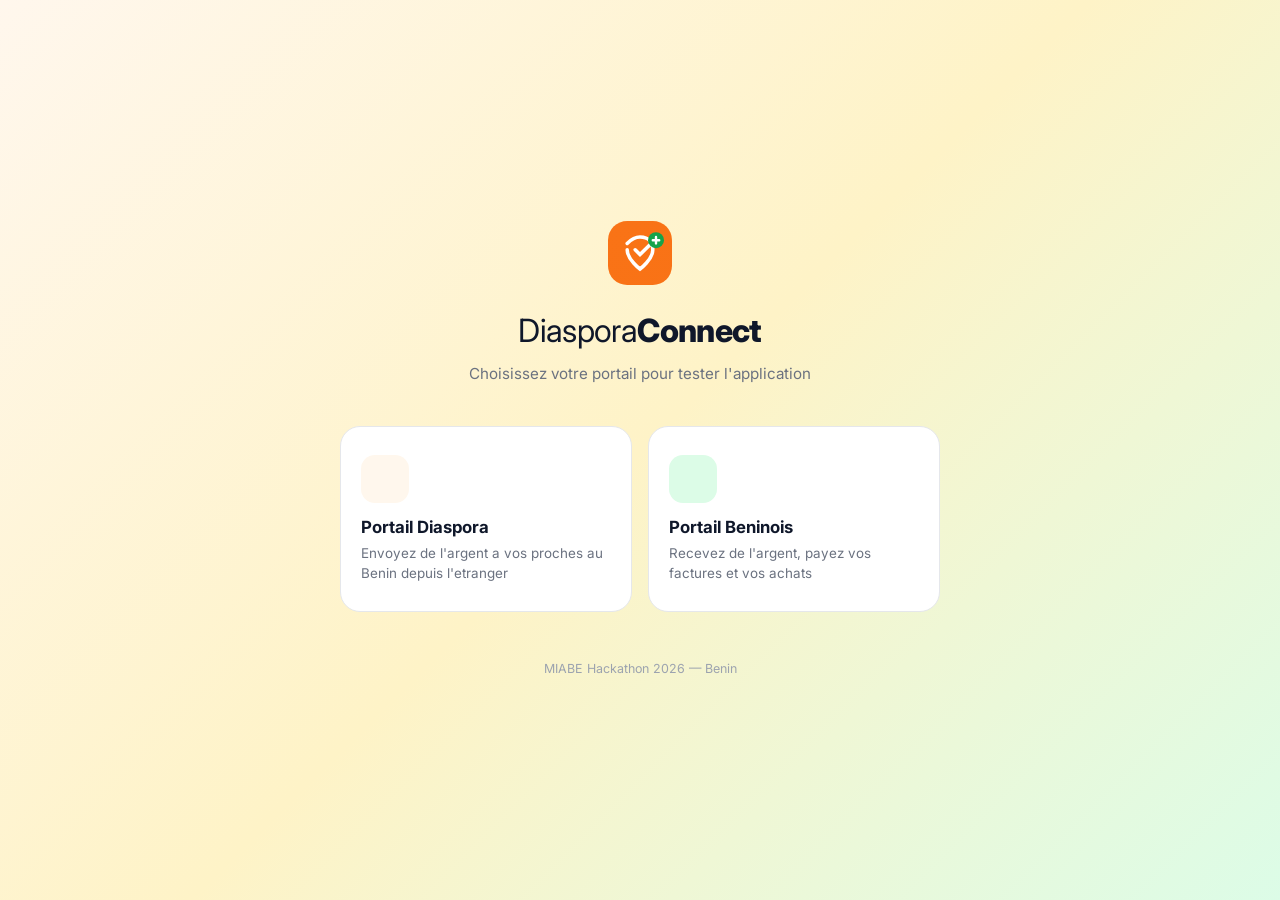
==== commit 14e75e46: "feat: interactive prototype with Diaspora & Benin portals - Portal selector: choose between Diaspora" ====
--- a/index.html
+++ b/index.html
@@ -1,740 +1,537 @@
 <!DOCTYPE html>
 <html lang="fr">
 <head>
-  <meta charset="UTF-8" />
-  <meta name="viewport" content="width=device-width, initial-scale=1.0" />
-  <title>DiasporaConnect — Transferts d'argent vers le Benin a moins de 1%</title>
-  <meta name="description" content="DiasporaConnect revolutionne les transferts d'argent vers le Benin. Frais reduits a moins de 1%, transferts instantanes, securises par la blockchain." />
-  <link rel="preconnect" href="https://fonts.googleapis.com" />
-  <link rel="preconnect" href="https://fonts.gstatic.com" crossorigin />
-  <link href="https://fonts.googleapis.com/css2?family=Inter:wght@400;500;600;700;800;900&family=Space+Grotesk:wght@500;600;700&display=swap" rel="stylesheet" />
-  <link rel="stylesheet" href="styles.css" />
-  <link rel="icon" type="image/svg+xml" href="assets/favicon.svg" />
-  <!-- GSAP for pro animations -->
-  <script src="https://cdn.jsdelivr.net/npm/gsap@3.12.5/dist/gsap.min.js" defer></script>
-  <script src="https://cdn.jsdelivr.net/npm/gsap@3.12.5/dist/ScrollTrigger.min.js" defer></script>
-  <!-- Lucide Icons -->
+  <meta charset="UTF-8"/>
+  <meta name="viewport" content="width=device-width,initial-scale=1.0,maximum-scale=1.0,user-scalable=no"/>
+  <title>DiasporaConnect — Prototype</title>
+  <link rel="preconnect" href="https://fonts.googleapis.com"/>
+  <link href="https://fonts.googleapis.com/css2?family=Inter:wght@400;500;600;700;800;900&display=swap" rel="stylesheet"/>
   <script src="https://unpkg.com/lucide@0.344.0/dist/umd/lucide.min.js" defer></script>
+  <link rel="stylesheet" href="styles.css"/>
+  <link rel="icon" type="image/svg+xml" href="assets/favicon.svg"/>
 </head>
 <body>
 
-  <!-- ==================== LANDING PAGE ==================== -->
-  <div id="landingPage">
-
-    <!-- Navbar -->
-    <nav class="navbar" id="navbar">
-      <div class="container nav-container">
-        <a href="#" class="logo">
-          <svg class="logo-svg" width="40" height="40" viewBox="0 0 40 40" fill="none" xmlns="http://www.w3.org/2000/svg">
-            <rect width="40" height="40" rx="12" fill="url(#logo-grad)"/>
-            <path d="M12 14C12 14 16 10 20 10C26 10 28 14 28 18C28 24 20 30 20 30C20 30 12 24 12 18" stroke="white" stroke-width="2.2" stroke-linecap="round" stroke-linejoin="round" fill="none"/>
-            <path d="M17 18L20 21L27 14" stroke="white" stroke-width="2.2" stroke-linecap="round" stroke-linejoin="round"/>
-            <circle cx="30" cy="12" r="5" fill="#16A34A"/>
-            <path d="M28 12H32M30 10V14" stroke="white" stroke-width="1.5" stroke-linecap="round"/>
-            <defs>
-              <linearGradient id="logo-grad" x1="0" y1="0" x2="40" y2="40">
-                <stop stop-color="#F97316"/>
-                <stop offset="1" stop-color="#EA580C"/>
-              </linearGradient>
-            </defs>
-          </svg>
-          <span class="logo-text">Diaspora<strong>Connect</strong></span>
-        </a>
-        <ul class="nav-links" id="navLinks">
-          <li><a href="#fonctionnalites">Fonctionnalites</a></li>
-          <li><a href="#tarifs">Tarifs</a></li>
-          <li><a href="#demo">Application</a></li>
-          <li><a href="#securite">Securite</a></li>
-          <li><a href="#faq">FAQ</a></li>
-        </ul>
-        <div class="nav-actions" id="navActions">
-          <a href="#" class="btn btn-ghost">Se connecter</a>
-          <a href="#demo" class="btn btn-primary" id="btnTryApp">
-            <i data-lucide="smartphone" class="btn-icon"></i>
-            Tester l'app
-          </a>
-        </div>
-        <button class="mobile-toggle" id="mobileToggle" aria-label="Menu">
-          <span></span><span></span><span></span>
+<!-- ===== PORTAL SELECTOR ===== -->
+<div id="portalSelector" class="portal-selector active-view">
+  <div class="ps-bg"></div>
+  <div class="ps-content">
+    <div class="ps-logo">
+      <svg width="64" height="64" viewBox="0 0 40 40" fill="none">
+        <rect width="40" height="40" rx="12" fill="url(#lg)"/>
+        <path d="M12 14C12 14 16 10 20 10C26 10 28 14 28 18C28 24 20 30 20 30C20 30 12 24 12 18" stroke="#fff" stroke-width="2.2" stroke-linecap="round" fill="none"/>
+        <path d="M17 18L20 21L27 14" stroke="#fff" stroke-width="2.2" stroke-linecap="round"/>
+        <circle cx="30" cy="12" r="5" fill="#16A34A"/><path d="M28 12H32M30 10V14" stroke="#fff" stroke-width="1.5" stroke-linecap="round"/>
+        <defs><linearGradient id="lg" x1="0" y1="0" x2="40" y2="40"><stop stop-color="#F97316"/><stop offset="1" stop-color="#EA580C"/></linearGradient></defs>
+      </svg>
+    </div>
+    <h1 class="ps-title">Diaspora<strong>Connect</strong></h1>
+    <p class="ps-sub">Choisissez votre portail pour tester l'application</p>
+
+    <div class="ps-cards">
+      <button class="ps-card" onclick="openPortal('diaspora')">
+        <div class="ps-card-icon ps-diaspora-icon">
+          <i data-lucide="plane"></i>
+        </div>
+        <h3>Portail Diaspora</h3>
+        <p>Envoyez de l'argent a vos proches au Benin depuis l'etranger</p>
+        <span class="ps-card-arrow"><i data-lucide="arrow-right"></i></span>
+      </button>
+
+      <button class="ps-card" onclick="openPortal('benin')">
+        <div class="ps-card-icon ps-benin-icon">
+          <i data-lucide="map-pin"></i>
+        </div>
+        <h3>Portail Beninois</h3>
+        <p>Recevez de l'argent, payez vos factures et vos achats</p>
+        <span class="ps-card-arrow"><i data-lucide="arrow-right"></i></span>
+      </button>
+    </div>
+
+    <div class="ps-footer">
+      <span>MIABE Hackathon 2026 — Benin</span>
+    </div>
+  </div>
+</div>
+
+<!-- ===== DIASPORA APP ===== -->
+<div id="diasporaApp" class="app-shell">
+  <!-- Screens -->
+  <div class="app-screens">
+
+    <!-- D-Home -->
+    <div class="screen active" id="d-home">
+      <div class="screen-scroll">
+        <div class="d-home-header">
+          <div>
+            <h2 class="greeting">Bonjour, Aminata <span class="wave">&#128075;</span></h2>
+            <p class="greeting-sub">Ou envoyez-vous de l'argent aujourd'hui ?</p>
+          </div>
+          <button class="avatar-btn" onclick="goScreen('d-profile')">
+            <div class="avatar avatar-orange">AM</div>
+          </button>
+        </div>
+
+        <!-- Calculator Card -->
+        <div class="card calc-card">
+          <div class="calc-row">
+            <label>VOUS ENVOYEZ</label>
+            <div class="calc-input-wrap">
+              <input type="number" id="dSendAmt" value="200" class="calc-input"/>
+              <div class="currency-pill">
+                <img src="https://flagcdn.com/w40/us.png" alt="" width="20" height="14" class="flag-img" id="dSendFlag"/>
+                <select id="dSendCur" class="cur-select">
+                  <option value="USD" data-flag="us" selected>USD</option>
+                  <option value="EUR" data-flag="eu">EUR</option>
+                  <option value="GBP" data-flag="gb">GBP</option>
+                  <option value="CAD" data-flag="ca">CAD</option>
+                </select>
+                <i data-lucide="chevron-down" class="cur-arrow"></i>
+              </div>
+            </div>
+          </div>
+          <div class="calc-swap-row">
+            <div class="calc-swap-btn"><i data-lucide="arrow-down-up"></i></div>
+          </div>
+          <div class="calc-row">
+            <label>ILS RECOIVENT</label>
+            <div class="calc-input-wrap">
+              <span class="calc-output" id="dRecvAmt">118 400</span>
+              <div class="currency-pill recv-pill">
+                <img src="https://flagcdn.com/w40/bj.png" alt="" width="20" height="14" class="flag-img"/>
+                <span>XOF</span>
+              </div>
+            </div>
+          </div>
+          <div class="calc-fees-row">
+            <div class="fee-good"><i data-lucide="circle-check"></i> Frais : <strong>0.8%</strong> - Soit <strong id="dFee">1,60 USD</strong></div>
+            <div class="fee-warn"><i data-lucide="bell"></i> vs WU : jusqu'a <strong>22 USD</strong> de frais</div>
+          </div>
+        </div>
+
+        <button class="btn-primary-full" onclick="goScreen('d-transfer')">
+          Commencer un transfert <i data-lucide="arrow-right"></i>
         </button>
-      </div>
-    </nav>
-
-    <!-- Hero -->
-    <section class="hero" id="hero">
-      <div class="container hero-container">
-        <div class="hero-content">
-          <div class="hero-badge" data-animate="fade-up">
-            <svg width="16" height="16" viewBox="0 0 16 16" fill="none"><path d="M8 1L9.5 6H14.5L10.5 9L12 14L8 11L4 14L5.5 9L1.5 6H6.5L8 1Z" fill="#16A34A"/></svg>
-            MIABE Hackathon 2026 — Benin
-          </div>
-          <h1 data-animate="fade-up" data-delay="0.1">
-            Envoyez de l'argent au
-            <span class="gradient-text">Benin</span>
-            sans frais excessifs
-          </h1>
-          <p class="hero-subtitle" data-animate="fade-up" data-delay="0.2">
-            Reduisez vos frais de transfert de <strong>7-15%</strong> a <strong>moins de 1%</strong>
-            grace a la blockchain. Chaque dollar compte pour vos proches.
-          </p>
-
-          <!-- Calculator -->
-          <div class="calculator" data-animate="fade-up" data-delay="0.3">
-            <div class="calc-row">
-              <label>VOUS ENVOYEZ</label>
-              <div class="calc-input-group">
-                <input type="number" id="sendAmount" value="200" min="1" />
-                <div class="currency-select" id="sendCurrencyBtn">
-                  <img src="https://flagcdn.com/w40/us.png" alt="USD" class="currency-flag" id="sendFlag" width="24" height="16"/>
-                  <select id="sendCurrency">
-                    <option value="USD" data-flag="us" selected>USD</option>
-                    <option value="EUR" data-flag="eu">EUR</option>
-                    <option value="GBP" data-flag="gb">GBP</option>
-                    <option value="CAD" data-flag="ca">CAD</option>
-                  </select>
-                  <i data-lucide="chevron-down" class="cs-arrow"></i>
-                </div>
+
+        <button class="btn-outline-full" onclick="goScreen('d-transfer')">
+          Voir la comparaison des frais
+        </button>
+
+        <!-- Recent Transfers -->
+        <div class="section-title">
+          <span>Transferts recents</span>
+          <a class="link-orange">VOIR TOUT</a>
+        </div>
+        <div class="tx-list">
+          <div class="tx-item">
+            <div class="avatar avatar-orange-sm">MA</div>
+            <div class="tx-info">
+              <strong>Maman</strong>
+              <span>il y a 2 jours</span>
+            </div>
+            <span class="tx-amount">150 USD</span>
+          </div>
+          <div class="tx-item">
+            <div class="avatar avatar-green-sm">FR</div>
+            <div class="tx-info">
+              <strong>Frere Kofi</strong>
+              <span>il y a 1 semaine</span>
+            </div>
+            <span class="tx-amount">200 USD</span>
+          </div>
+        </div>
+      </div>
+    </div>
+
+    <!-- D-Transfer (New) -->
+    <div class="screen" id="d-transfer">
+      <div class="screen-scroll">
+        <div class="screen-topbar">
+          <button class="back-btn" onclick="goScreen('d-home')"><i data-lucide="arrow-left"></i></button>
+          <div class="topbar-center">
+            <strong>Nouveau transfert</strong>
+            <span class="topbar-sub">Etape 1 sur 2</span>
+          </div>
+          <button class="cancel-btn" onclick="goScreen('d-home')">Annuler</button>
+        </div>
+
+        <div class="transfer-form">
+          <div class="tf-row">
+            <label>Vous envoyez</label>
+            <div class="tf-input-wrap">
+              <input type="number" id="tfAmount" value="100" class="tf-input"/>
+              <div class="currency-pill tf-pill">
+                <div class="cur-circle cur-circle-gray">E</div>
+                <span>EUR</span>
+                <i data-lucide="chevron-down" class="cur-arrow"></i>
               </div>
             </div>
-            <div class="calc-swap">
-              <button class="swap-btn" aria-label="Inverser">
-                <i data-lucide="arrow-down-up"></i>
-              </button>
-            </div>
-            <div class="calc-row">
-              <label>ILS RECOIVENT</label>
-              <div class="calc-input-group">
-                <span class="calc-result" id="receiveAmount">118 400</span>
-                <div class="currency-select receive">
-                  <img src="https://flagcdn.com/w40/bj.png" alt="XOF" class="currency-flag" width="24" height="16"/>
-                  <span class="cs-code">XOF</span>
-                </div>
+          </div>
+
+          <div class="rate-badge">
+            <div class="rate-icon"><i data-lucide="zap"></i></div>
+            <div>
+              <strong>1 EUR = 655,957 XOF</strong>
+              <span>Taux du marche en temps reel</span>
+            </div>
+          </div>
+
+          <div class="tf-row">
+            <div class="tf-recv-header">
+              <label>Destinataire recoit</label>
+              <span class="arrive-badge"><i data-lucide="clock"></i> Arrive en 30 min</span>
+            </div>
+            <div class="tf-input-wrap">
+              <span class="tf-output" id="tfRecv">65 596</span>
+              <div class="currency-pill tf-pill">
+                <div class="cur-circle cur-circle-green">F</div>
+                <span>XOF</span>
               </div>
             </div>
-            <div class="calc-fees">
-              <div class="fee-line fee-ours">
-                <i data-lucide="circle-check" class="fee-icon"></i>
-                <span>Frais : <strong>0.8%</strong> — Soit <strong id="ourFee">1,60 USD</strong></span>
-              </div>
-              <div class="fee-line fee-theirs">
-                <i data-lucide="alert-triangle" class="fee-icon"></i>
-                <span>vs WU : jusqu'a <strong>22 USD</strong> de frais</span>
-              </div>
-            </div>
-            <a href="#demo" class="btn btn-primary btn-lg btn-full calc-cta">
-              Commencer un transfert
-              <i data-lucide="arrow-right" class="btn-icon-r"></i>
-            </a>
-          </div>
-
-          <div class="hero-trust" data-animate="fade-up" data-delay="0.4">
-            <div class="trust-avatars">
-              <div class="trust-avatar" style="background:#F97316">A</div>
-              <div class="trust-avatar" style="background:#16A34A">K</div>
-              <div class="trust-avatar" style="background:#3B82F6">F</div>
-              <div class="trust-avatar" style="background:#8B5CF6">M</div>
-            </div>
-            <span>Rejoint par <strong>12 000+</strong> membres de la diaspora</span>
-          </div>
-        </div>
-
-        <div class="hero-visual" data-animate="fade-left">
-          <div class="hero-phone-group">
-            <div class="phone-frame phone-main">
-              <img src="assets/mockups/01-home-sender.png" alt="Ecran d'accueil" />
-            </div>
-            <div class="phone-frame phone-secondary">
-              <img src="assets/mockups/06-receiver-home.png" alt="Ecran destinataire" />
-            </div>
-            <div class="hero-glow"></div>
-          </div>
-        </div>
-      </div>
-
-      <!-- Animated BG -->
-      <div class="hero-bg">
-        <div class="hero-orb orb-1"></div>
-        <div class="hero-orb orb-2"></div>
-        <div class="hero-orb orb-3"></div>
-        <div class="hero-grid-bg"></div>
-      </div>
-    </section>
-
-    <!-- Stats -->
-    <section class="stats-banner">
-      <div class="container stats-container">
-        <div class="stat" data-animate="counter" data-target="0.8" data-suffix="%">
-          <span class="stat-number">0.8%</span>
-          <span class="stat-label">Frais moyens</span>
-        </div>
-        <div class="stat-divider"></div>
-        <div class="stat">
-          <span class="stat-number">&lt;30 min</span>
-          <span class="stat-label">Delai de reception</span>
-        </div>
-        <div class="stat-divider"></div>
-        <div class="stat" data-animate="counter" data-target="12000" data-suffix="+">
-          <span class="stat-number">12 000+</span>
-          <span class="stat-label">Utilisateurs actifs</span>
-        </div>
-        <div class="stat-divider"></div>
-        <div class="stat">
-          <span class="stat-number">100M+ XOF</span>
-          <span class="stat-label">Transferes</span>
-        </div>
-      </div>
-    </section>
-
-    <!-- Problem -->
-    <section class="problem-section" data-animate-section>
-      <div class="container">
-        <div class="section-header">
-          <span class="section-tag">Le probleme</span>
-          <h2>Les frais de transfert appauvrissent vos proches</h2>
-          <p>Sur un envoi de 200 USD, les services traditionnels prelevent 14 a 30 USD en frais.</p>
-        </div>
-        <div class="problem-grid">
-          <div class="problem-card" data-animate="fade-up" data-delay="0">
-            <div class="problem-icon-wrap problem-red">
-              <i data-lucide="banknote"></i>
-            </div>
-            <h3>7 a 15% de frais</h3>
-            <p>Western Union et MoneyGram prelevent des frais exorbitants sur chaque envoi vers l'Afrique.</p>
-          </div>
-          <div class="problem-card" data-animate="fade-up" data-delay="0.1">
-            <div class="problem-icon-wrap problem-red">
-              <i data-lucide="clock"></i>
-            </div>
-            <h3>2 a 5 jours d'attente</h3>
-            <p>Les transferts bancaires traditionnels prennent plusieurs jours ouvrables.</p>
-          </div>
-          <div class="problem-card" data-animate="fade-up" data-delay="0.2">
-            <div class="problem-icon-wrap problem-red">
-              <i data-lucide="eye-off"></i>
-            </div>
-            <h3>Frais caches</h3>
-            <p>Les taux de change gonfles masquent les vrais couts du transfert.</p>
-          </div>
-          <div class="problem-card highlight-card" data-animate="fade-up" data-delay="0.3">
-            <div class="problem-icon-wrap problem-green">
-              <i data-lucide="zap"></i>
-            </div>
-            <h3>La solution DiasporaConnect</h3>
-            <p>Transferts a <strong>moins de 1%</strong> de frais, en <strong>moins de 30 min</strong>, securises par la blockchain.</p>
-          </div>
-        </div>
-      </div>
-    </section>
-
-    <!-- Features -->
-    <section class="features-section" id="fonctionnalites" data-animate-section>
-      <div class="container">
-        <div class="section-header">
-          <span class="section-tag">Fonctionnalites</span>
-          <h2>Tout ce qu'il faut pour envoyer et recevoir</h2>
-          <p>Une application pensee pour la diaspora africaine et ses proches au Benin.</p>
-        </div>
-        <div class="features-grid">
-          <div class="feature-card" data-animate="fade-up" data-delay="0">
-            <div class="feature-icon-wrap"><i data-lucide="send"></i></div>
-            <h3>Transferts instantanes</h3>
-            <p>Envoyez de l'argent et votre destinataire le recoit en moins de 30 minutes, directement sur son mobile.</p>
-          </div>
-          <div class="feature-card" data-animate="fade-up" data-delay="0.08">
-            <div class="feature-icon-wrap"><i data-lucide="piggy-bank"></i></div>
-            <h3>Frais quasi nuls</h3>
-            <p>Seulement 0.8% de frais contre 7-15% chez les concurrents. Chaque centime compte.</p>
-          </div>
-          <div class="feature-card" data-animate="fade-up" data-delay="0.16">
-            <div class="feature-icon-wrap"><i data-lucide="shield-check"></i></div>
-            <h3>Securise par la blockchain</h3>
-            <p>Chiffrement de bout en bout et tracabilite complete de chaque transaction.</p>
-          </div>
-          <div class="feature-card" data-animate="fade-up" data-delay="0.24">
-            <div class="feature-icon-wrap"><i data-lucide="smartphone"></i></div>
-            <h3>Mobile Money integre</h3>
-            <p>Retrait direct via MTN et Moov couvrant 82% des adultes beninois.</p>
-          </div>
-          <div class="feature-card" data-animate="fade-up" data-delay="0.32">
-            <div class="feature-icon-wrap"><i data-lucide="trending-up"></i></div>
-            <h3>Taux en temps reel</h3>
-            <p>Taux de change du marche affiches en direct. Aucune majoration cachee.</p>
-          </div>
-          <div class="feature-card" data-animate="fade-up" data-delay="0.4">
-            <div class="feature-icon-wrap"><i data-lucide="user-check"></i></div>
-            <h3>KYC verifie</h3>
-            <p>Verification d'identite rapide et conforme aux reglementations internationales.</p>
-          </div>
-        </div>
-      </div>
-    </section>
-
-    <!-- Pricing -->
-    <section class="pricing-section" id="tarifs" data-animate-section>
-      <div class="container">
-        <div class="section-header">
-          <span class="section-tag">Comparaison</span>
-          <h2>Comparez et economisez</h2>
-          <p>Voyez combien vous economisez sur un transfert de 200 USD vers le Benin.</p>
-        </div>
-        <div class="pricing-table-wrapper" data-animate="fade-up">
-          <table class="pricing-table">
-            <thead>
-              <tr>
-                <th>Service</th>
-                <th>Frais</th>
-                <th>Taux de change</th>
-                <th>Destinataire recoit</th>
-                <th>Delai</th>
-              </tr>
-            </thead>
-            <tbody>
-              <tr class="pricing-highlight">
-                <td>
-                  <div class="provider-name">
-                    <svg class="provider-logo" width="32" height="32" viewBox="0 0 40 40"><rect width="40" height="40" rx="10" fill="url(#logo-grad)"/><path d="M12 14C12 14 16 10 20 10C26 10 28 14 28 18C28 24 20 30 20 30" stroke="#fff" stroke-width="2" stroke-linecap="round" fill="none"/><path d="M17 18L20 21L27 14" stroke="#fff" stroke-width="2" stroke-linecap="round"/></svg>
-                    DiasporaConnect
-                  </div>
-                </td>
-                <td><strong class="green">1,60 USD (0.8%)</strong></td>
-                <td>592 XOF/USD</td>
-                <td><strong class="green">118 400 XOF</strong></td>
-                <td><strong class="green">&lt; 30 min</strong></td>
-              </tr>
-              <tr>
-                <td>
-                  <div class="provider-name">
-                    <svg class="provider-logo" width="32" height="32" viewBox="0 0 32 32"><rect width="32" height="32" rx="8" fill="#FFDD00"/><text x="50%" y="54%" dominant-baseline="middle" text-anchor="middle" fill="#000" font-family="Arial,sans-serif" font-weight="900" font-size="10">WU</text></svg>
-                    Western Union
-                  </div>
-                </td>
-                <td class="red">22 USD (11%)</td>
-                <td>580 XOF/USD</td>
-                <td>103 240 XOF</td>
-                <td>1-3 jours</td>
-              </tr>
-              <tr>
-                <td>
-                  <div class="provider-name">
-                    <svg class="provider-logo" width="32" height="32" viewBox="0 0 32 32"><rect width="32" height="32" rx="8" fill="#00487C"/><text x="50%" y="54%" dominant-baseline="middle" text-anchor="middle" fill="#fff" font-family="Arial,sans-serif" font-weight="800" font-size="9">MG</text></svg>
-                    MoneyGram
-                  </div>
-                </td>
-                <td class="red">18 USD (9%)</td>
-                <td>582 XOF/USD</td>
-                <td>105 924 XOF</td>
-                <td>1-2 jours</td>
-              </tr>
-              <tr>
-                <td>
-                  <div class="provider-name">
-                    <div class="provider-logo-bank"><i data-lucide="landmark"></i></div>
-                    Banque traditionnelle
-                  </div>
-                </td>
-                <td class="red">30 USD (15%)</td>
-                <td>575 XOF/USD</td>
-                <td>97 750 XOF</td>
-                <td>3-5 jours</td>
-              </tr>
-            </tbody>
-          </table>
-        </div>
-        <div class="savings-callout" data-animate="fade-up" data-delay="0.1">
-          <i data-lucide="trending-down" class="savings-icon"></i>
+          </div>
+        </div>
+
+        <button class="btn-primary-full" onclick="goScreen('d-summary')">
+          Continuer <i data-lucide="arrow-right"></i>
+        </button>
+      </div>
+    </div>
+
+    <!-- D-Summary -->
+    <div class="screen" id="d-summary">
+      <div class="screen-scroll">
+        <div class="screen-topbar">
+          <button class="back-btn" onclick="goScreen('d-transfer')"><i data-lucide="arrow-left"></i></button>
+          <div class="topbar-center">
+            <strong>Nouveau transfert</strong>
+            <span class="topbar-sub">Etape 1 sur 2</span>
+          </div>
+          <button class="cancel-btn" onclick="goScreen('d-home')">Annuler</button>
+        </div>
+
+        <div class="rate-badge" style="margin-top:16px;">
+          <div class="rate-icon"><i data-lucide="zap"></i></div>
           <div>
-            <strong>Economisez jusqu'a 20 650 XOF</strong> sur chaque transfert de 200 USD par rapport a une banque traditionnelle.
-          </div>
-        </div>
-      </div>
-    </section>
-
-    <!-- App Demo / Interactive Prototype -->
-    <section class="demo-section" id="demo" data-animate-section>
-      <div class="container">
-        <div class="section-header">
-          <span class="section-tag">Testez l'application</span>
-          <h2>Decouvrez DiasporaConnect en action</h2>
-          <p>Naviguez dans le prototype comme sur un vrai telephone.</p>
-        </div>
-        <div class="demo-wrapper">
-          <div class="demo-phone" data-animate="scale-up">
-            <div class="demo-phone-frame">
-              <div class="demo-phone-notch"></div>
-              <div class="demo-screens" id="demoScreens">
-                <img src="assets/mockups/01-home-sender.png" alt="Accueil" class="demo-screen active" data-screen="0" />
-                <img src="assets/mockups/02-new-transfer.png" alt="Nouveau transfert" class="demo-screen" data-screen="1" />
-                <img src="assets/mockups/03-transfer-summary.png" alt="Resume" class="demo-screen" data-screen="2" />
-                <img src="assets/mockups/04-transfer-sent.png" alt="Envoye" class="demo-screen" data-screen="3" />
-                <img src="assets/mockups/05-profile.png" alt="Profil" class="demo-screen" data-screen="4" />
-                <img src="assets/mockups/06-receiver-home.png" alt="Destinataire" class="demo-screen" data-screen="5" />
-              </div>
-              <!-- Bottom Nav Bar -->
-              <div class="demo-bottom-nav">
-                <button class="bottom-nav-item active" data-goto="0">
-                  <i data-lucide="home"></i>
-                  <span>Accueil</span>
-                </button>
-                <button class="bottom-nav-item" data-goto="1">
-                  <i data-lucide="send"></i>
-                  <span>Envoyer</span>
-                </button>
-                <button class="bottom-nav-item" data-goto="3">
-                  <i data-lucide="history"></i>
-                  <span>Historique</span>
-                </button>
-                <button class="bottom-nav-item" data-goto="4">
-                  <i data-lucide="user"></i>
-                  <span>Profil</span>
-                </button>
-              </div>
-            </div>
-          </div>
-
-          <!-- Flow description cards -->
-          <div class="demo-flow-cards">
-            <div class="flow-card active" data-flow="0">
-              <div class="flow-number">1</div>
-              <div class="flow-content">
-                <h4>Tableau de bord</h4>
-                <p>Voyez votre historique, simulez un transfert et lancez un envoi en un clic.</p>
-              </div>
-            </div>
-            <div class="flow-card" data-flow="1">
-              <div class="flow-number">2</div>
-              <div class="flow-content">
-                <h4>Nouveau transfert</h4>
-                <p>Entrez le montant, choisissez la devise et voyez le taux en temps reel.</p>
-              </div>
-            </div>
-            <div class="flow-card" data-flow="2">
-              <div class="flow-number">3</div>
-              <div class="flow-content">
-                <h4>Resume & securite</h4>
-                <p>Verifiez les frais, le montant recu et validez la transaction securisee.</p>
-              </div>
-            </div>
-            <div class="flow-card" data-flow="3">
-              <div class="flow-number">4</div>
-              <div class="flow-content">
-                <h4>Transfert envoye</h4>
-                <p>Confirmation instantanee avec ID de transaction et statut en temps reel.</p>
-              </div>
-            </div>
-            <div class="flow-card" data-flow="4">
-              <div class="flow-number">5</div>
-              <div class="flow-content">
-                <h4>Mon profil</h4>
-                <p>KYC verifie, statistiques d'envoi et parametres du compte.</p>
-              </div>
-            </div>
-            <div class="flow-card" data-flow="5">
-              <div class="flow-number">6</div>
-              <div class="flow-content">
-                <h4>Cote destinataire</h4>
-                <p>Votre proche voit son solde, recoit les fonds et paie ses factures.</p>
-              </div>
-            </div>
-          </div>
-        </div>
-      </div>
-    </section>
-
-    <!-- Security -->
-    <section class="security-section" id="securite" data-animate-section>
-      <div class="container">
-        <div class="security-grid">
-          <div class="security-content">
-            <span class="section-tag">Securite</span>
-            <h2>La blockchain au service de la confiance</h2>
-            <p class="security-desc">DiasporaConnect utilise la technologie blockchain pour garantir des transferts transparents, tracables et securises.</p>
-            <ul class="security-list">
-              <li data-animate="fade-right" data-delay="0">
-                <div class="sec-check"><i data-lucide="lock"></i></div>
-                <div>
-                  <strong>Chiffrement bout en bout</strong>
-                  <p>Vos donnees et transactions sont protegees par un chiffrement de niveau bancaire.</p>
-                </div>
-              </li>
-              <li data-animate="fade-right" data-delay="0.1">
-                <div class="sec-check"><i data-lucide="link"></i></div>
-                <div>
-                  <strong>Tracabilite blockchain</strong>
-                  <p>Chaque transaction est enregistree de maniere immuable sur la blockchain.</p>
-                </div>
-              </li>
-              <li data-animate="fade-right" data-delay="0.2">
-                <div class="sec-check"><i data-lucide="scan-face"></i></div>
-                <div>
-                  <strong>Conformite KYC/AML</strong>
-                  <p>Verification d'identite et conformite aux reglementations anti-blanchiment.</p>
-                </div>
-              </li>
-              <li data-animate="fade-right" data-delay="0.3">
-                <div class="sec-check"><i data-lucide="headset"></i></div>
-                <div>
-                  <strong>Support 24/7</strong>
-                  <p>Notre equipe est disponible a tout moment pour vous accompagner.</p>
-                </div>
-              </li>
-            </ul>
-          </div>
-          <div class="security-visual" data-animate="fade-left">
-            <div class="sec-visual-card">
-              <div class="sec-shield">
-                <i data-lucide="shield-check" class="sec-shield-icon"></i>
-                <div class="sec-pulse"></div>
-                <div class="sec-pulse sec-pulse-2"></div>
-                <div class="sec-pulse sec-pulse-3"></div>
-              </div>
-              <h3>Transaction securisee</h3>
-              <p>Chiffrement de bout en bout</p>
-              <div class="sec-chain">
-                <div class="sec-block"></div>
-                <div class="sec-block-line"></div>
-                <div class="sec-block"></div>
-                <div class="sec-block-line"></div>
-                <div class="sec-block"></div>
-              </div>
-            </div>
-          </div>
-        </div>
-      </div>
-    </section>
-
-    <!-- ODD -->
-    <section class="odd-section" data-animate-section>
-      <div class="container">
-        <div class="section-header">
-          <span class="section-tag">Impact social</span>
-          <h2>Aligne sur les Objectifs de Developpement Durable</h2>
-          <p>DiasporaConnect contribue directement a trois ODD de l'ONU.</p>
-        </div>
-        <div class="odd-grid">
-          <div class="odd-card odd-1" data-animate="fade-up" data-delay="0">
-            <div class="odd-icon-wrap"><i data-lucide="home"></i></div>
-            <div class="odd-number">ODD 1</div>
-            <h3>Fin de la pauvrete</h3>
-            <p>Maximiser chaque dollar envoye pour ameliorer les conditions de vie des familles.</p>
-          </div>
-          <div class="odd-card odd-8" data-animate="fade-up" data-delay="0.1">
-            <div class="odd-icon-wrap"><i data-lucide="briefcase"></i></div>
-            <div class="odd-number">ODD 8</div>
-            <h3>Travail decent</h3>
-            <p>Stimuler l'economie locale grace a des transferts plus efficaces.</p>
-          </div>
-          <div class="odd-card odd-10" data-animate="fade-up" data-delay="0.2">
-            <div class="odd-icon-wrap"><i data-lucide="scale"></i></div>
-            <div class="odd-number">ODD 10</div>
-            <h3>Inegalites reduites</h3>
-            <p>Reduire les frais de transfert a 3% maximum, conformement a l'objectif ONU 2030.</p>
-          </div>
-        </div>
-      </div>
-    </section>
-
-    <!-- Testimonials -->
-    <section class="testimonials-section" data-animate-section>
-      <div class="container">
-        <div class="section-header">
-          <span class="section-tag">Temoignages</span>
-          <h2>Ils nous font confiance</h2>
-        </div>
-        <div class="testimonials-grid">
-          <div class="testimonial-card" data-animate="fade-up" data-delay="0">
-            <div class="testimonial-stars">
-              <i data-lucide="star" class="star-filled"></i>
-              <i data-lucide="star" class="star-filled"></i>
-              <i data-lucide="star" class="star-filled"></i>
-              <i data-lucide="star" class="star-filled"></i>
-              <i data-lucide="star" class="star-filled"></i>
-            </div>
-            <p>"Avant, j'envoyais 200 USD et ma mere ne recevait que 170 USD. Avec DiasporaConnect, elle recoit presque tout. C'est revolutionnaire."</p>
-            <div class="testimonial-author">
-              <div class="author-avatar" style="background:linear-gradient(135deg,#F97316,#EA580C)">AM</div>
-              <div>
-                <strong>Aminata M.</strong>
-                <span>Paris, France</span>
-              </div>
-            </div>
-          </div>
-          <div class="testimonial-card" data-animate="fade-up" data-delay="0.1">
-            <div class="testimonial-stars">
-              <i data-lucide="star" class="star-filled"></i>
-              <i data-lucide="star" class="star-filled"></i>
-              <i data-lucide="star" class="star-filled"></i>
-              <i data-lucide="star" class="star-filled"></i>
-              <i data-lucide="star" class="star-filled"></i>
-            </div>
-            <p>"Le transfert est arrive en 15 minutes. Mon frere a pu payer ses frais de scolarite le jour meme. Merci DiasporaConnect !"</p>
-            <div class="testimonial-author">
-              <div class="author-avatar" style="background:linear-gradient(135deg,#16A34A,#15803D)">KM</div>
-              <div>
-                <strong>Kofi M.</strong>
-                <span>New York, USA</span>
-              </div>
-            </div>
-          </div>
-          <div class="testimonial-card" data-animate="fade-up" data-delay="0.2">
-            <div class="testimonial-stars">
-              <i data-lucide="star" class="star-filled"></i>
-              <i data-lucide="star" class="star-filled"></i>
-              <i data-lucide="star" class="star-filled"></i>
-              <i data-lucide="star" class="star-filled"></i>
-              <i data-lucide="star" class="star-filled"></i>
-            </div>
-            <p>"L'application est simple et transparente. Je vois exactement les frais et le taux de change. Plus de mauvaises surprises."</p>
-            <div class="testimonial-author">
-              <div class="author-avatar" style="background:linear-gradient(135deg,#8B5CF6,#6D28D9)">FD</div>
-              <div>
-                <strong>Fatou D.</strong>
-                <span>Bruxelles, Belgique</span>
-              </div>
-            </div>
-          </div>
-        </div>
-      </div>
-    </section>
-
-    <!-- FAQ -->
-    <section class="faq-section" id="faq" data-animate-section>
-      <div class="container">
-        <div class="section-header">
-          <span class="section-tag">FAQ</span>
-          <h2>Questions frequentes</h2>
-        </div>
-        <div class="faq-list">
-          <div class="faq-item" data-animate="fade-up" data-delay="0">
-            <button class="faq-trigger">
-              <span>Comment DiasporaConnect reduit-il les frais a moins de 1% ?</span>
-              <i data-lucide="plus" class="faq-icon"></i>
+            <strong>1 EUR = 655,957 XOF</strong>
+            <span>Taux du marche en temps reel</span>
+          </div>
+        </div>
+
+        <div class="summary-recv">
+          <div class="summary-recv-header">
+            <label>Destinataire recoit</label>
+            <span class="arrive-badge"><i data-lucide="clock"></i> Arrive en 30 min</span>
+          </div>
+          <div class="summary-recv-amount">
+            <span class="big-amount">66 252</span>
+            <div class="currency-pill tf-pill">
+              <div class="cur-circle cur-circle-green">F</div>
+              <span>XOF</span>
+            </div>
+          </div>
+        </div>
+
+        <div class="card fee-summary-card">
+          <h4>Resume des frais</h4>
+          <div class="fee-row"><span>Montant envoye</span><strong>101 EUR</strong></div>
+          <div class="fee-row"><span>Frais de transfert</span><strong class="green-text">Gratuit</strong></div>
+          <div class="fee-row fee-total"><span>Total</span><strong>101 EUR</strong></div>
+        </div>
+
+        <div class="security-banner">
+          <div class="sec-icon"><i data-lucide="shield"></i></div>
+          <div>
+            <strong>Transaction securisee</strong>
+            <span>Chiffrement de bout en bout</span>
+          </div>
+          <div class="sec-icon-r"><i data-lucide="fingerprint"></i></div>
+        </div>
+
+        <button class="btn-primary-full" onclick="goScreen('d-sent')" style="margin-top:16px;">
+          <div class="avatar avatar-orange-xs" style="margin-right:8px;">N</div>
+          Continuer <i data-lucide="arrow-right"></i>
+        </button>
+      </div>
+    </div>
+
+    <!-- D-Sent -->
+    <div class="screen" id="d-sent">
+      <div class="screen-scroll screen-centered">
+        <div class="sent-check">
+          <div class="sent-check-circle">
+            <i data-lucide="check"></i>
+          </div>
+        </div>
+        <h2 class="sent-title">Transfert envoye</h2>
+        <p class="sent-sub">Maman va recevoir les fonds dans quelques minutes</p>
+
+        <div class="card sent-details-card">
+          <div class="sent-amount-row">
+            <span class="sent-label">Montant envoye</span>
+            <div class="sent-big-amount">65 596 <span class="sent-cur">XOF</span></div>
+            <span class="sent-equiv">(100 EUR)</span>
+          </div>
+          <div class="sent-detail"><span>De</span><strong>Kofi M.</strong></div>
+          <div class="sent-detail"><span>A</span><strong>Maman</strong></div>
+          <div class="sent-detail"><span>Statut</span><span class="status-badge"><span class="status-dot"></span> En cours de livraison</span></div>
+          <div class="sent-detail"><span>ID Transaction</span><span class="tx-id">DC-2026-0415-7X9K <i data-lucide="copy" class="copy-icon"></i></span></div>
+        </div>
+
+        <div class="arrive-info">
+          <i data-lucide="clock" class="arrive-icon"></i>
+          <div>
+            <strong>Arrivee estimee</strong>
+            <span>Dans moins de 30 minutes</span>
+          </div>
+        </div>
+
+        <button class="btn-primary-full" onclick="goScreen('d-home')" style="margin-top:24px;">
+          Retour a l'accueil <i data-lucide="arrow-right"></i>
+        </button>
+      </div>
+    </div>
+
+    <!-- D-Profile -->
+    <div class="screen" id="d-profile">
+      <div class="screen-scroll">
+        <div class="screen-topbar">
+          <button class="back-btn" onclick="goScreen('d-home')"><i data-lucide="arrow-left"></i></button>
+          <div class="topbar-center"><strong>Mon Profil</strong></div>
+          <div style="width:40px"></div>
+        </div>
+
+        <div class="profile-header">
+          <div class="profile-avatar">
+            <div class="avatar avatar-big">KM</div>
+            <div class="verified-check"><i data-lucide="check-circle"></i></div>
+          </div>
+          <h3 class="profile-name">Kofi Mensah</h3>
+          <span class="profile-email">kofi.mensah@email.com</span>
+          <div class="profile-badges">
+            <span class="badge badge-green"><i data-lucide="shield-check"></i> Verifie</span>
+            <span class="badge badge-orange">Premium</span>
+          </div>
+        </div>
+
+        <div class="profile-stats">
+          <div class="pstat"><strong>24</strong><span>ce mois</span></div>
+          <div class="pstat"><strong>186<br/>EUR</strong><span>vs banques</span></div>
+          <div class="pstat"><strong>4.9</strong><span>satisfaction</span></div>
+        </div>
+
+        <div class="menu-section-title">COMPTE</div>
+        <div class="menu-list">
+          <div class="menu-item"><i data-lucide="user"></i><span>Informations personnelles</span><i data-lucide="chevron-right" class="menu-arrow"></i></div>
+          <div class="menu-item"><i data-lucide="shield"></i><span>Securite</span><span class="badge badge-green-sm">KYC Verifie</span><i data-lucide="chevron-right" class="menu-arrow"></i></div>
+          <div class="menu-item"><i data-lucide="credit-card"></i><span>Methodes de paiement</span><i data-lucide="chevron-right" class="menu-arrow"></i></div>
+        </div>
+
+        <div class="menu-section-title">PREFERENCES</div>
+        <div class="menu-list">
+          <div class="menu-item"><i data-lucide="bell"></i><span>Notifications</span><div class="toggle"><div class="toggle-knob"></div></div></div>
+        </div>
+      </div>
+    </div>
+
+    <!-- D-History -->
+    <div class="screen" id="d-history">
+      <div class="screen-scroll">
+        <div class="d-home-header" style="padding-top:16px;">
+          <h2 style="font-size:1.3rem;font-weight:800;color:#0F172A;">Historique</h2>
+        </div>
+        <div class="tx-list">
+          <div class="tx-item"><div class="avatar avatar-orange-sm">MA</div><div class="tx-info"><strong>Maman</strong><span>Aujourd'hui</span></div><span class="tx-amount">100 EUR</span></div>
+          <div class="tx-item"><div class="avatar avatar-green-sm">FR</div><div class="tx-info"><strong>Frere Kofi</strong><span>Hier</span></div><span class="tx-amount">200 USD</span></div>
+          <div class="tx-item"><div class="avatar avatar-orange-sm">MA</div><div class="tx-info"><strong>Maman</strong><span>il y a 3 jours</span></div><span class="tx-amount">150 EUR</span></div>
+          <div class="tx-item"><div class="avatar avatar-purple-sm">SO</div><div class="tx-info"><strong>Soeur Ada</strong><span>il y a 1 semaine</span></div><span class="tx-amount">75 USD</span></div>
+          <div class="tx-item"><div class="avatar avatar-green-sm">FR</div><div class="tx-info"><strong>Frere Kofi</strong><span>il y a 2 semaines</span></div><span class="tx-amount">300 EUR</span></div>
+        </div>
+      </div>
+    </div>
+
+  </div>
+
+  <!-- Bottom Nav -->
+  <nav class="bottom-nav" id="dNav">
+    <button class="bnav-item active" onclick="goScreen('d-home')"><i data-lucide="home"></i><span>Accueil</span></button>
+    <button class="bnav-item" onclick="goScreen('d-transfer')"><i data-lucide="send"></i><span>Envoyer</span></button>
+    <button class="bnav-item" onclick="goScreen('d-history')"><i data-lucide="clock"></i><span>Historique</span></button>
+    <button class="bnav-item" onclick="goScreen('d-profile')"><i data-lucide="user"></i><span>Profil</span></button>
+  </nav>
+
+  <button class="switch-portal-fab" onclick="showPortalSelector()"><i data-lucide="repeat"></i></button>
+</div>
+
+<!-- ===== BENIN APP ===== -->
+<div id="beninApp" class="app-shell">
+  <div class="app-screens">
+
+    <!-- B-Home -->
+    <div class="screen active" id="b-home">
+      <div class="screen-scroll">
+        <div class="b-hero-card">
+          <div class="b-hero-top">
+            <div>
+              <h2 class="b-greeting">Bonjour, Koffi <span class="wave">&#128075;</span></h2>
+              <p class="b-greeting-sub">Votre solde disponible</p>
+            </div>
+            <button class="avatar-btn" onclick="goScreen('b-profile')">
+              <div class="avatar avatar-green-border">KF</div>
             </button>
-            <div class="faq-answer">
-              <p>Nous utilisons la technologie blockchain pour eliminer les intermediaires couteux. Les seuls frais sont les couts de transaction du reseau, bien inferieurs aux commissions des services traditionnels.</p>
-            </div>
-          </div>
-          <div class="faq-item" data-animate="fade-up" data-delay="0.05">
-            <button class="faq-trigger">
-              <span>Comment mon proche au Benin recoit-il l'argent ?</span>
-              <i data-lucide="plus" class="faq-icon"></i>
-            </button>
-            <div class="faq-answer">
-              <p>Le destinataire recoit les fonds directement sur son mobile via Mobile Money (MTN, Moov). Il peut ensuite retirer l'argent ou payer ses factures depuis l'application.</p>
-            </div>
-          </div>
-          <div class="faq-item" data-animate="fade-up" data-delay="0.1">
-            <button class="faq-trigger">
-              <span>Combien de temps prend un transfert ?</span>
-              <i data-lucide="plus" class="faq-icon"></i>
-            </button>
-            <div class="faq-answer">
-              <p>La plupart des transferts arrivent en moins de 30 minutes. Dans certains cas, la reception peut prendre jusqu'a 1 heure selon le reseau mobile.</p>
-            </div>
-          </div>
-          <div class="faq-item" data-animate="fade-up" data-delay="0.15">
-            <button class="faq-trigger">
-              <span>Mes donnees sont-elles en securite ?</span>
-              <i data-lucide="plus" class="faq-icon"></i>
-            </button>
-            <div class="faq-answer">
-              <p>Absolument. Nous utilisons un chiffrement de bout en bout et la tracabilite blockchain. Notre systeme est conforme aux normes KYC/AML internationales.</p>
-            </div>
-          </div>
-          <div class="faq-item" data-animate="fade-up" data-delay="0.2">
-            <button class="faq-trigger">
-              <span>Depuis quels pays puis-je envoyer de l'argent ?</span>
-              <i data-lucide="plus" class="faq-icon"></i>
-            </button>
-            <div class="faq-answer">
-              <p>DiasporaConnect est disponible depuis la France, les USA, le Canada, la Belgique, l'Allemagne et le Royaume-Uni.</p>
-            </div>
-          </div>
-          <div class="faq-item" data-animate="fade-up" data-delay="0.25">
-            <button class="faq-trigger">
-              <span>Y a-t-il un montant minimum ou maximum ?</span>
-              <i data-lucide="plus" class="faq-icon"></i>
-            </button>
-            <div class="faq-answer">
-              <p>Le montant minimum est de 5 USD/EUR. Le montant maximum depend de votre niveau de verification KYC (jusqu'a 10 000 USD/EUR par transaction).</p>
-            </div>
-          </div>
-        </div>
-      </div>
-    </section>
-
-    <!-- CTA -->
-    <section class="cta-section">
-      <div class="container">
-        <div class="cta-content" data-animate="fade-up">
-          <h2>Pret a envoyer de l'argent sans frais excessifs ?</h2>
-          <p>Rejoignez 12 000+ membres de la diaspora qui ont deja choisi DiasporaConnect.</p>
-          <div class="cta-buttons">
-            <a href="#demo" class="btn btn-white btn-lg">
-              <i data-lucide="smartphone" class="btn-icon"></i>
-              Tester l'app
-            </a>
-            <a href="#tarifs" class="btn btn-outline-white btn-lg">
-              <i data-lucide="bar-chart-3" class="btn-icon"></i>
-              Voir les tarifs
-            </a>
-          </div>
-        </div>
-      </div>
-    </section>
-
-    <!-- Footer -->
-    <footer class="footer">
-      <div class="container">
-        <div class="footer-grid">
-          <div class="footer-brand">
-            <a href="#" class="logo">
-              <svg class="logo-svg" width="36" height="36" viewBox="0 0 40 40" fill="none"><rect width="40" height="40" rx="12" fill="url(#logo-grad2)"/><path d="M12 14C12 14 16 10 20 10C26 10 28 14 28 18C28 24 20 30 20 30" stroke="#fff" stroke-width="2" stroke-linecap="round" fill="none"/><path d="M17 18L20 21L27 14" stroke="#fff" stroke-width="2" stroke-linecap="round"/><circle cx="30" cy="12" r="5" fill="#16A34A"/><path d="M28 12H32M30 10V14" stroke="#fff" stroke-width="1.5" stroke-linecap="round"/><defs><linearGradient id="logo-grad2" x1="0" y1="0" x2="40" y2="40"><stop stop-color="#F97316"/><stop offset="1" stop-color="#EA580C"/></linearGradient></defs></svg>
-              <span class="logo-text">Diaspora<strong>Connect</strong></span>
-            </a>
-            <p>La blockchain au service de la diaspora africaine. Transferts rapides, securises et quasi gratuits vers le Benin.</p>
-            <div class="footer-social">
-              <a href="#" aria-label="Twitter"><i data-lucide="twitter"></i></a>
-              <a href="#" aria-label="LinkedIn"><i data-lucide="linkedin"></i></a>
-              <a href="#" aria-label="Instagram"><i data-lucide="instagram"></i></a>
-              <a href="#" aria-label="Facebook"><i data-lucide="facebook"></i></a>
-            </div>
-          </div>
-          <div class="footer-links">
-            <h4>Produit</h4>
-            <ul>
-              <li><a href="#fonctionnalites">Fonctionnalites</a></li>
-              <li><a href="#tarifs">Tarifs</a></li>
-              <li><a href="#securite">Securite</a></li>
-              <li><a href="#faq">FAQ</a></li>
-            </ul>
-          </div>
-          <div class="footer-links">
-            <h4>Entreprise</h4>
-            <ul>
-              <li><a href="#">A propos</a></li>
-              <li><a href="#">Carrieres</a></li>
-              <li><a href="#">Blog</a></li>
-              <li><a href="#">Presse</a></li>
-            </ul>
-          </div>
-          <div class="footer-links">
-            <h4>Legal</h4>
-            <ul>
-              <li><a href="#">Conditions d'utilisation</a></li>
-              <li><a href="#">Politique de confidentialite</a></li>
-              <li><a href="#">Mentions legales</a></li>
-            </ul>
-          </div>
-        </div>
-        <div class="footer-bottom">
-          <p>&copy; 2026 DiasporaConnect — MIABE Hackathon 2026 | Darollo Technologies Corporation</p>
-          <p>ODD 1 &bull; ODD 8 &bull; ODD 10</p>
-        </div>
-      </div>
-    </footer>
-
-  </div><!-- /landingPage -->
-
-  <script src="script.js"></script>
+          </div>
+          <div class="b-balance">345 500 <span class="b-cur">XOF</span></div>
+        </div>
+
+        <div class="b-actions">
+          <button class="b-action" onclick="goScreen('b-receive')">
+            <div class="b-action-icon"><i data-lucide="download"></i></div>
+            <span>Recevoir</span>
+          </button>
+          <button class="b-action" onclick="goScreen('b-bills')">
+            <div class="b-action-icon"><i data-lucide="file-text"></i></div>
+            <span>Factures</span>
+          </button>
+          <button class="b-action" onclick="goScreen('b-withdraw')">
+            <div class="b-action-icon b-action-icon-plus"><i data-lucide="plus"></i></div>
+            <span>Retirer</span>
+          </button>
+        </div>
+
+        <div class="b-merchant-card">
+          <h3>Paiement Marchand</h3>
+          <p>Payez vos achats locaux sans frais via QR Code.</p>
+          <button class="b-scan-btn"><i data-lucide="qr-code"></i> Scanner</button>
+        </div>
+
+        <div class="section-title">
+          <span>Dernieres operations</span>
+          <a class="link-green">VOIR TOUT</a>
+        </div>
+        <div class="tx-list">
+          <div class="tx-item">
+            <div class="avatar avatar-green-sm">AM</div>
+            <div class="tx-info"><strong>Aminata (Diaspora)</strong><span>A l'instant</span></div>
+            <span class="tx-amount tx-positive">+ 118 400 XOF</span>
+          </div>
+          <div class="tx-item">
+            <div class="avatar avatar-gray-sm">SB</div>
+            <div class="tx-info"><strong>Paiement SBEE</strong><span>Hier</span></div>
+            <span class="tx-amount tx-negative">- 15 000 XOF</span>
+          </div>
+          <div class="tx-item">
+            <div class="avatar avatar-green-sm">KM</div>
+            <div class="tx-info"><strong>Kofi (Diaspora)</strong><span>il y a 3 jours</span></div>
+            <span class="tx-amount tx-positive">+ 65 596 XOF</span>
+          </div>
+        </div>
+      </div>
+    </div>
+
+    <!-- B-Receive -->
+    <div class="screen" id="b-receive">
+      <div class="screen-scroll screen-centered">
+        <div class="screen-topbar">
+          <button class="back-btn" onclick="goScreen('b-home')"><i data-lucide="arrow-left"></i></button>
+          <div class="topbar-center"><strong>Recevoir</strong></div>
+          <div style="width:40px"></div>
+        </div>
+        <div class="receive-icon"><i data-lucide="download"></i></div>
+        <h3 style="margin:16px 0 8px;font-size:1.2rem;color:#0F172A;">En attente de reception</h3>
+        <p style="color:#6B7280;font-size:.9rem;text-align:center;">Partagez votre code pour recevoir un transfert instantane.</p>
+        <div class="qr-placeholder"><i data-lucide="qr-code"></i><span>Votre QR Code</span></div>
+        <div class="card" style="margin-top:16px;padding:16px;">
+          <div class="sent-detail"><span>Votre ID</span><strong>KF-BENIN-2026</strong></div>
+          <div class="sent-detail"><span>Mobile Money</span><strong>+229 97 XX XX XX</strong></div>
+        </div>
+      </div>
+    </div>
+
+    <!-- B-Bills -->
+    <div class="screen" id="b-bills">
+      <div class="screen-scroll">
+        <div class="screen-topbar">
+          <button class="back-btn" onclick="goScreen('b-home')"><i data-lucide="arrow-left"></i></button>
+          <div class="topbar-center"><strong>Factures</strong></div>
+          <div style="width:40px"></div>
+        </div>
+        <div class="bills-list">
+          <div class="bill-item"><div class="bill-icon bill-elec"><i data-lucide="zap"></i></div><div class="bill-info"><strong>SBEE - Electricite</strong><span>Facture du mois</span></div><strong class="bill-amount">15 000 XOF</strong><button class="bill-pay-btn">Payer</button></div>
+          <div class="bill-item"><div class="bill-icon bill-water"><i data-lucide="droplets"></i></div><div class="bill-info"><strong>SONEB - Eau</strong><span>Facture du mois</span></div><strong class="bill-amount">8 500 XOF</strong><button class="bill-pay-btn">Payer</button></div>
+          <div class="bill-item"><div class="bill-icon bill-phone"><i data-lucide="smartphone"></i></div><div class="bill-info"><strong>MTN - Mobile</strong><span>Recharge</span></div><strong class="bill-amount">5 000 XOF</strong><button class="bill-pay-btn">Payer</button></div>
+          <div class="bill-item"><div class="bill-icon bill-tv"><i data-lucide="tv"></i></div><div class="bill-info"><strong>Canal+ - TV</strong><span>Abonnement</span></div><strong class="bill-amount">12 000 XOF</strong><button class="bill-pay-btn">Payer</button></div>
+        </div>
+      </div>
+    </div>
+
+    <!-- B-Withdraw -->
+    <div class="screen" id="b-withdraw">
+      <div class="screen-scroll">
+        <div class="screen-topbar">
+          <button class="back-btn" onclick="goScreen('b-home')"><i data-lucide="arrow-left"></i></button>
+          <div class="topbar-center"><strong>Retirer</strong></div>
+          <div style="width:40px"></div>
+        </div>
+        <div class="card" style="margin-top:16px;padding:20px;text-align:center;">
+          <label style="font-size:.75rem;font-weight:600;color:#9CA3AF;text-transform:uppercase;">Montant a retirer</label>
+          <div style="display:flex;align-items:baseline;justify-content:center;gap:8px;margin:12px 0;">
+            <input type="number" value="50000" class="withdraw-input"/>
+            <span style="font-size:1.1rem;font-weight:700;color:#6B7280;">XOF</span>
+          </div>
+          <p style="font-size:.82rem;color:#9CA3AF;">Solde disponible : 345 500 XOF</p>
+        </div>
+        <div class="withdraw-methods">
+          <div class="wm-item"><div class="wm-icon wm-mtn">MTN</div><div><strong>MTN Mobile Money</strong><span>+229 97 XX XX XX</span></div><i data-lucide="chevron-right" class="menu-arrow"></i></div>
+          <div class="wm-item"><div class="wm-icon wm-moov">M</div><div><strong>Moov Money</strong><span>+229 95 XX XX XX</span></div><i data-lucide="chevron-right" class="menu-arrow"></i></div>
+        </div>
+        <button class="btn-green-full" style="margin-top:20px;">Retirer maintenant</button>
+      </div>
+    </div>
+
+    <!-- B-Profile -->
+    <div class="screen" id="b-profile">
+      <div class="screen-scroll">
+        <div class="screen-topbar">
+          <button class="back-btn" onclick="goScreen('b-home')"><i data-lucide="arrow-left"></i></button>
+          <div class="topbar-center"><strong>Mon Profil</strong></div>
+          <div style="width:40px"></div>
+        </div>
+        <div class="profile-header">
+          <div class="profile-avatar">
+            <div class="avatar avatar-big avatar-green-bg">KF</div>
+          </div>
+          <h3 class="profile-name">Koffi Adjakou</h3>
+          <span class="profile-email">koffi.adjakou@email.com</span>
+          <div class="profile-badges">
+            <span class="badge badge-green"><i data-lucide="shield-check"></i> Verifie</span>
+          </div>
+        </div>
+        <div class="profile-stats">
+          <div class="pstat"><strong>345 500</strong><span>XOF solde</span></div>
+          <div class="pstat"><strong>12</strong><span>receptions</span></div>
+          <div class="pstat"><strong>4.8</strong><span>satisfaction</span></div>
+        </div>
+        <div class="menu-section-title">COMPTE</div>
+        <div class="menu-list">
+          <div class="menu-item"><i data-lucide="user"></i><span>Informations personnelles</span><i data-lucide="chevron-right" class="menu-arrow"></i></div>
+          <div class="menu-item"><i data-lucide="shield"></i><span>Securite</span><i data-lucide="chevron-right" class="menu-arrow"></i></div>
+          <div class="menu-item"><i data-lucide="smartphone"></i><span>Mobile Money</span><i data-lucide="chevron-right" class="menu-arrow"></i></div>
+        </div>
+      </div>
+    </div>
+
+  </div>
+
+  <!-- Bottom Nav Benin -->
+  <nav class="bottom-nav bottom-nav-green" id="bNav">
+    <button class="bnav-item active" onclick="goScreen('b-home')"><i data-lucide="home"></i><span>Accueil</span></button>
+    <button class="bnav-item" onclick="goScreen('b-receive')"><i data-lucide="download"></i><span>Recevoir</span></button>
+    <button class="bnav-item" onclick="goScreen('b-bills')"><i data-lucide="file-text"></i><span>Factures</span></button>
+    <button class="bnav-item" onclick="goScreen('b-withdraw')"><i data-lucide="plus-circle"></i><span>Retirer</span></button>
+  </nav>
+
+  <button class="switch-portal-fab switch-portal-fab-green" onclick="showPortalSelector()"><i data-lucide="repeat"></i></button>
+</div>
+
+<script src="script.js"></script>
 </body>
 </html>
--- a/styles.css
+++ b/styles.css
@@ -1,643 +1,549 @@
 /* ============================================================
-   DiasporaConnect — Expert-Level Landing Page Styles
+   DiasporaConnect — Interactive Prototype Styles
    ============================================================ */
 
-/* === RESET & VARIABLES === */
 *, *::before, *::after { margin: 0; padding: 0; box-sizing: border-box; }
 
 :root {
-  --primary: #F97316;
-  --primary-dark: #EA580C;
-  --primary-light: #FFF7ED;
-  --primary-50: #FFF7ED;
+  --orange: #F97316;
+  --orange-dark: #EA580C;
+  --orange-light: #FFF7ED;
   --green: #16A34A;
+  --green-dark: #15803D;
   --green-light: #DCFCE7;
-  --green-dark: #15803D;
+  --green-50: #F0FDF4;
   --dark: #0F172A;
-  --dark-2: #1E293B;
-  --gray-900: #111827;
-  --gray-800: #1F2937;
-  --gray-700: #374151;
-  --gray-500: #6B7280;
-  --gray-400: #9CA3AF;
-  --gray-300: #D1D5DB;
-  --gray-200: #E5E7EB;
-  --gray-100: #F3F4F6;
-  --gray-50: #F9FAFB;
-  --white: #FFFFFF;
+  --dark2: #1E293B;
+  --g900: #111827;
+  --g700: #374151;
+  --g500: #6B7280;
+  --g400: #9CA3AF;
+  --g300: #D1D5DB;
+  --g200: #E5E7EB;
+  --g100: #F3F4F6;
+  --g50: #F9FAFB;
+  --white: #fff;
   --red: #EF4444;
-  --red-light: #FEE2E2;
-  --blue: #3B82F6;
-  --purple: #8B5CF6;
-  --radius: 12px;
-  --radius-lg: 20px;
-  --radius-xl: 28px;
-  --radius-2xl: 32px;
-  --shadow-xs: 0 1px 2px rgba(0,0,0,.04);
-  --shadow-sm: 0 1px 3px rgba(0,0,0,.06), 0 1px 2px rgba(0,0,0,.04);
-  --shadow: 0 4px 6px -1px rgba(0,0,0,.07), 0 2px 4px -2px rgba(0,0,0,.05);
-  --shadow-md: 0 6px 16px -4px rgba(0,0,0,.08), 0 2px 6px -2px rgba(0,0,0,.05);
-  --shadow-lg: 0 12px 24px -6px rgba(0,0,0,.1), 0 4px 8px -4px rgba(0,0,0,.06);
-  --shadow-xl: 0 24px 48px -12px rgba(0,0,0,.12);
-  --shadow-2xl: 0 32px 64px -16px rgba(0,0,0,.16);
-  --ease-out: cubic-bezier(.16,1,.3,1);
-  --ease-spring: cubic-bezier(.34,1.56,.64,1);
-  --transition: .3s var(--ease-out);
-  --transition-fast: .15s var(--ease-out);
-}
-
-html { scroll-behavior: smooth; font-size: 16px; -webkit-font-smoothing: antialiased; }
+  --r: 16px;
+  --rl: 20px;
+  --ease: cubic-bezier(.16,1,.3,1);
+}
+
+html { font-size: 16px; -webkit-font-smoothing: antialiased; }
 body {
-  font-family: 'Inter', -apple-system, BlinkMacSystemFont, 'Segoe UI', sans-serif;
-  color: var(--gray-700);
-  background: var(--white);
-  line-height: 1.65;
-  overflow-x: hidden;
-}
-img { max-width: 100%; height: auto; display: block; }
-a { text-decoration: none; color: inherit; }
-ul { list-style: none; }
-button { font-family: inherit; }
-strong { font-weight: 700; }
-.container { max-width: 1200px; margin: 0 auto; padding: 0 24px; }
-
-/* === BUTTONS === */
-.btn {
-  display: inline-flex; align-items: center; justify-content: center; gap: 8px;
-  padding: 12px 28px; border-radius: 50px; font-weight: 600; font-size: .92rem;
-  transition: all var(--transition); cursor: pointer; border: 2px solid transparent;
-  white-space: nowrap; position: relative; overflow: hidden;
-}
-.btn::after {
-  content: ''; position: absolute; inset: 0; background: rgba(255,255,255,.15);
-  transform: translateX(-100%); transition: transform .4s var(--ease-out);
-}
-.btn:hover::after { transform: translateX(0); }
-.btn-primary { background: var(--primary); color: var(--white); }
-.btn-primary:hover { background: var(--primary-dark); transform: translateY(-2px); box-shadow: 0 8px 24px rgba(249,115,22,.35); }
-.btn-ghost { color: var(--gray-700); background: transparent; }
-.btn-ghost:hover { color: var(--primary); background: var(--primary-50); }
-.btn-white { background: var(--white); color: var(--primary); }
-.btn-white:hover { transform: translateY(-2px); box-shadow: var(--shadow-xl); }
-.btn-outline-white { border-color: rgba(255,255,255,.35); color: var(--white); background: transparent; }
-.btn-outline-white:hover { background: rgba(255,255,255,.12); border-color: rgba(255,255,255,.7); }
-.btn-lg { padding: 16px 36px; font-size: 1rem; }
-.btn-full { width: 100%; }
-.btn-icon, .btn-icon-r { width: 18px; height: 18px; flex-shrink: 0; }
-
-/* === NAVBAR === */
-.navbar {
-  position: fixed; top: 0; left: 0; right: 0; z-index: 1000;
-  background: rgba(255,255,255,.85); backdrop-filter: blur(16px) saturate(180%);
-  -webkit-backdrop-filter: blur(16px) saturate(180%);
-  border-bottom: 1px solid rgba(0,0,0,.04);
-  transition: all var(--transition);
-}
-.navbar.scrolled { background: rgba(255,255,255,.95); box-shadow: var(--shadow-sm); }
-.nav-container { display: flex; align-items: center; justify-content: space-between; height: 72px; }
-.logo { display: flex; align-items: center; gap: 10px; font-weight: 500; font-size: 1.12rem; color: var(--dark); z-index: 10; }
-.logo-text { font-family: 'Space Grotesk', 'Inter', sans-serif; letter-spacing: -.02em; }
-.logo-text strong { font-weight: 700; }
-.logo-svg { flex-shrink: 0; }
-.nav-links { display: flex; gap: 32px; }
-.nav-links a {
-  font-size: .88rem; font-weight: 500; color: var(--gray-500);
-  transition: all var(--transition); position: relative; padding: 4px 0;
-}
-.nav-links a::after {
-  content: ''; position: absolute; bottom: -2px; left: 0; width: 0; height: 2px;
-  background: var(--primary); border-radius: 2px; transition: width .3s var(--ease-out);
-}
-.nav-links a:hover { color: var(--dark); }
-.nav-links a:hover::after { width: 100%; }
-.nav-actions { display: flex; align-items: center; gap: 12px; }
-.mobile-toggle { display: none; background: none; border: none; cursor: pointer; padding: 8px; z-index: 10; }
-.mobile-toggle span {
-  display: block; width: 22px; height: 2px; background: var(--dark);
-  margin: 5px 0; border-radius: 2px; transition: all .3s var(--ease-out);
-}
-.mobile-toggle.open span:nth-child(1) { transform: rotate(45deg) translate(5px,5px); }
-.mobile-toggle.open span:nth-child(2) { opacity: 0; }
-.mobile-toggle.open span:nth-child(3) { transform: rotate(-45deg) translate(5px,-5px); }
-
-/* === HERO === */
-.hero {
-  padding: 140px 0 100px; position: relative; overflow: hidden;
-  background: linear-gradient(170deg, var(--white) 0%, var(--primary-50) 40%, var(--white) 80%);
-  min-height: 100vh;
-}
-.hero-container { display: grid; grid-template-columns: 1fr 1fr; gap: 48px; align-items: center; position: relative; z-index: 2; }
-.hero-badge {
-  display: inline-flex; align-items: center; gap: 8px;
-  background: var(--green-light); color: var(--green-dark);
-  padding: 8px 18px; border-radius: 50px; font-size: .82rem; font-weight: 600;
-  letter-spacing: .02em;
-}
-.hero h1 {
-  font-family: 'Space Grotesk', 'Inter', sans-serif;
-  font-size: clamp(2.2rem, 4vw, 3.6rem); font-weight: 800;
-  line-height: 1.08; color: var(--dark); margin: 24px 0 20px;
-  letter-spacing: -.03em;
-}
-.gradient-text {
-  background: linear-gradient(135deg, var(--primary) 0%, var(--green) 100%);
-  -webkit-background-clip: text; -webkit-text-fill-color: transparent;
-  background-clip: text;
-}
-.hero-subtitle { font-size: 1.1rem; color: var(--gray-500); margin-bottom: 32px; max-width: 480px; line-height: 1.7; }
-.hero-subtitle strong { color: var(--dark); }
+  font-family: 'Inter', -apple-system, BlinkMacSystemFont, sans-serif;
+  background: #f0f0f0;
+  color: var(--g700);
+  line-height: 1.5;
+  overflow: hidden;
+  height: 100vh; height: 100dvh;
+  display: flex; align-items: center; justify-content: center;
+}
+img { max-width: 100%; display: block; }
+button { font-family: inherit; cursor: pointer; border: none; background: none; }
+
+/* =============== PORTAL SELECTOR =============== */
+.portal-selector {
+  position: fixed; inset: 0; z-index: 100;
+  display: none; align-items: center; justify-content: center;
+}
+.portal-selector.active-view { display: flex; }
+.ps-bg {
+  position: absolute; inset: 0;
+  background: linear-gradient(135deg, #FFF7ED 0%, #FEF3C7 50%, #DCFCE7 100%);
+}
+.ps-content {
+  position: relative; z-index: 1; text-align: center; padding: 24px;
+  animation: fadeUp .6s var(--ease) both;
+}
+@keyframes fadeUp { from { opacity: 0; transform: translateY(24px); } to { opacity: 1; transform: translateY(0); } }
+
+.ps-logo { margin-bottom: 16px; }
+.ps-title {
+  font-size: 2rem; font-weight: 400; color: var(--dark);
+  letter-spacing: -.02em; margin-bottom: 8px;
+}
+.ps-title strong { font-weight: 800; }
+.ps-sub { color: var(--g500); font-size: .95rem; margin-bottom: 40px; }
+
+.ps-cards { display: flex; gap: 16px; max-width: 600px; margin: 0 auto; }
+.ps-card {
+  flex: 1; background: var(--white); border-radius: var(--rl); padding: 28px 20px;
+  text-align: left; border: 1.5px solid var(--g200);
+  transition: all .3s var(--ease); position: relative; overflow: hidden;
+}
+.ps-card:hover { transform: translateY(-4px); box-shadow: 0 12px 32px rgba(0,0,0,.1); border-color: var(--orange); }
+.ps-card h3 { font-size: 1.05rem; font-weight: 700; color: var(--dark); margin: 14px 0 6px; }
+.ps-card > p { font-size: .84rem; color: var(--g500); line-height: 1.5; }
+.ps-card-icon {
+  width: 48px; height: 48px; border-radius: 14px;
+  display: flex; align-items: center; justify-content: center;
+}
+.ps-card-icon svg { width: 22px; height: 22px; }
+.ps-diaspora-icon { background: var(--orange-light); color: var(--orange); }
+.ps-benin-icon { background: var(--green-light); color: var(--green); }
+.ps-card-arrow {
+  position: absolute; bottom: 16px; right: 16px; color: var(--g300);
+  transition: all .3s var(--ease);
+}
+.ps-card-arrow svg { width: 18px; height: 18px; }
+.ps-card:hover .ps-card-arrow { color: var(--orange); transform: translateX(3px); }
+.ps-footer { margin-top: 48px; font-size: .78rem; color: var(--g400); }
+
+/* =============== APP SHELL =============== */
+.app-shell {
+  display: none; flex-direction: column;
+  width: 100%; max-width: 430px; height: 100vh; height: 100dvh;
+  background: var(--white); position: relative;
+  overflow: hidden;
+}
+.app-shell.active-view { display: flex; }
+.app-screens { flex: 1; position: relative; overflow: hidden; }
+.screen {
+  position: absolute; inset: 0; display: none;
+  flex-direction: column; overflow: hidden;
+  animation: screenIn .35s var(--ease) both;
+}
+.screen.active { display: flex; }
+@keyframes screenIn { from { opacity: 0; transform: translateX(30px); } to { opacity: 1; transform: translateX(0); } }
+
+.screen-scroll {
+  flex: 1; overflow-y: auto; overflow-x: hidden;
+  padding: 16px 20px 24px;
+  -webkit-overflow-scrolling: touch;
+}
+.screen-centered { display: flex; flex-direction: column; align-items: center; }
+
+/* =============== BOTTOM NAV =============== */
+.bottom-nav {
+  display: flex; align-items: center; justify-content: space-around;
+  height: 64px; background: var(--white);
+  border-top: 1px solid var(--g100);
+  padding: 0 8px; flex-shrink: 0;
+}
+.bnav-item {
+  display: flex; flex-direction: column; align-items: center; gap: 2px;
+  padding: 6px 16px; color: var(--g400); font-size: .65rem; font-weight: 600;
+  border-radius: 12px; transition: all .2s var(--ease);
+}
+.bnav-item svg { width: 22px; height: 22px; }
+.bnav-item.active { color: var(--orange); }
+.bottom-nav-green .bnav-item.active { color: var(--green); }
+
+/* Switch portal FAB */
+.switch-portal-fab {
+  position: absolute; top: 12px; right: 12px; z-index: 50;
+  width: 36px; height: 36px; border-radius: 50%;
+  background: var(--g100); color: var(--g500);
+  display: flex; align-items: center; justify-content: center;
+  transition: all .2s var(--ease);
+}
+.switch-portal-fab svg { width: 16px; height: 16px; }
+.switch-portal-fab:hover { background: var(--g200); }
+.switch-portal-fab-green:hover { background: var(--green-light); color: var(--green); }
+
+/* =============== COMMON =============== */
+.card {
+  background: var(--white); border: 1px solid var(--g200);
+  border-radius: var(--r); overflow: hidden;
+}
+.avatar {
+  display: flex; align-items: center; justify-content: center;
+  border-radius: 50%; font-weight: 700; color: var(--white);
+}
+.avatar-orange { width: 44px; height: 44px; background: linear-gradient(135deg, #FDBA74, #F97316); font-size: .78rem; }
+.avatar-big { width: 64px; height: 64px; background: linear-gradient(135deg, #FDBA74, #F97316); font-size: 1.1rem; }
+.avatar-green-bg { background: linear-gradient(135deg, #86EFAC, #16A34A) !important; }
+.avatar-green-border { width: 44px; height: 44px; background: linear-gradient(135deg, #86EFAC, #16A34A); font-size: .78rem; }
+.avatar-orange-sm { width: 40px; height: 40px; background: linear-gradient(135deg, #FDBA74, #F97316); font-size: .72rem; }
+.avatar-green-sm { width: 40px; height: 40px; background: linear-gradient(135deg, #86EFAC, #16A34A); font-size: .72rem; }
+.avatar-purple-sm { width: 40px; height: 40px; background: linear-gradient(135deg, #C4B5FD, #8B5CF6); font-size: .72rem; }
+.avatar-gray-sm { width: 40px; height: 40px; background: var(--g300); font-size: .72rem; color: var(--g700); }
+.avatar-orange-xs { width: 28px; height: 28px; background: linear-gradient(135deg, #FDBA74, #F97316); font-size: .6rem; }
+.avatar-btn { background: none; border: none; cursor: pointer; }
+.wave { font-style: normal; }
+
+.section-title { display: flex; align-items: center; justify-content: space-between; margin: 24px 0 12px; }
+.section-title span { font-size: .95rem; font-weight: 700; color: var(--dark); }
+.link-orange { font-size: .78rem; font-weight: 700; color: var(--orange); cursor: pointer; }
+.link-green { font-size: .78rem; font-weight: 700; color: var(--green); cursor: pointer; }
+
+/* =============== TOPBAR =============== */
+.screen-topbar {
+  display: flex; align-items: center; justify-content: space-between;
+  padding: 8px 0 16px; position: relative;
+}
+.back-btn {
+  width: 40px; height: 40px; display: flex; align-items: center; justify-content: center;
+  border-radius: 50%; color: var(--dark); transition: background .2s;
+}
+.back-btn:hover { background: var(--g100); }
+.back-btn svg { width: 20px; height: 20px; }
+.topbar-center { text-align: center; }
+.topbar-center strong { font-size: .95rem; color: var(--dark); display: block; }
+.topbar-sub { font-size: .75rem; color: var(--g400); }
+.cancel-btn { font-size: .88rem; font-weight: 600; color: var(--orange); }
+
+/* =============== D-HOME =============== */
+.d-home-header { display: flex; align-items: flex-start; justify-content: space-between; padding-top: 12px; margin-bottom: 20px; }
+.greeting { font-size: 1.25rem; font-weight: 800; color: var(--dark); }
+.greeting-sub { font-size: .88rem; color: var(--g500); margin-top: 2px; }
 
 /* Calculator */
-.calculator {
-  background: var(--white); border-radius: var(--radius-xl); padding: 28px;
-  box-shadow: var(--shadow-xl); border: 1px solid rgba(0,0,0,.05);
-  position: relative;
-}
-.calculator::before {
-  content: ''; position: absolute; top: -1px; left: -1px; right: -1px; bottom: -1px;
-  border-radius: var(--radius-xl); background: linear-gradient(135deg, var(--primary), var(--green));
-  z-index: -1; opacity: .15;
-}
-.calc-row { margin-bottom: 4px; }
+.calc-card { padding: 20px; margin-bottom: 16px; }
 .calc-row label {
-  font-size: .72rem; font-weight: 700; color: var(--gray-400);
-  text-transform: uppercase; letter-spacing: .08em; display: block; margin-bottom: 6px;
-}
-.calc-input-group { display: flex; align-items: center; justify-content: space-between; }
-.calc-input-group input {
-  font-size: 2.6rem; font-weight: 800; color: var(--dark); border: none; outline: none;
-  width: 55%; background: transparent; font-family: 'Space Grotesk', 'Inter', sans-serif;
-  letter-spacing: -.02em;
-}
-.calc-input-group input:focus { color: var(--primary); }
-.calc-result {
-  font-size: 2.6rem; font-weight: 800; color: var(--dark);
-  font-family: 'Space Grotesk', 'Inter', sans-serif; letter-spacing: -.02em;
-}
-.currency-select {
-  display: flex; align-items: center; gap: 8px;
-  background: var(--gray-50); padding: 8px 14px; border-radius: 50px;
-  font-weight: 600; font-size: .88rem; border: 1px solid var(--gray-200);
-  cursor: pointer; transition: all var(--transition-fast);
-}
-.currency-select:hover { border-color: var(--gray-300); background: var(--gray-100); }
-.currency-select select {
-  border: none; background: transparent; font-weight: 600; font-size: .88rem;
-  font-family: inherit; cursor: pointer; outline: none; color: var(--dark);
-  -webkit-appearance: none; appearance: none;
-}
-.currency-flag { border-radius: 3px; object-fit: cover; }
-.cs-arrow { width: 14px; height: 14px; color: var(--gray-400); }
-.cs-code { color: var(--dark); font-weight: 600; }
-.calc-swap { display: flex; justify-content: center; padding: 8px 0; }
-.swap-btn {
-  width: 40px; height: 40px; border-radius: 50%; border: 1px solid var(--gray-200);
-  background: var(--white); display: flex; align-items: center; justify-content: center;
-  cursor: pointer; color: var(--gray-400); transition: all var(--transition);
-}
-.swap-btn:hover { border-color: var(--primary); color: var(--primary); transform: rotate(180deg); }
-.swap-btn svg { width: 18px; height: 18px; }
-.calc-fees { margin: 16px 0 20px; display: flex; flex-direction: column; gap: 6px; }
-.fee-line { display: flex; align-items: center; gap: 8px; font-size: .86rem; }
-.fee-icon { width: 16px; height: 16px; flex-shrink: 0; }
-.fee-ours { color: var(--green); }
-.fee-ours .fee-icon { color: var(--green); }
-.fee-theirs { color: var(--gray-400); }
-.fee-theirs .fee-icon { color: var(--primary); }
-.calc-cta { margin-top: 4px; }
-
-/* Hero Trust */
-.hero-trust { display: flex; align-items: center; gap: 12px; margin-top: 24px; font-size: .88rem; color: var(--gray-500); }
-.trust-avatars { display: flex; }
-.trust-avatar {
-  width: 32px; height: 32px; border-radius: 50%; color: var(--white);
-  display: flex; align-items: center; justify-content: center;
-  font-size: .72rem; font-weight: 700; border: 2px solid var(--white);
-  margin-left: -8px;
-}
-.trust-avatar:first-child { margin-left: 0; }
-
-/* Hero Visual */
-.hero-visual { position: relative; display: flex; justify-content: center; perspective: 1200px; }
-.hero-phone-group { position: relative; }
-.phone-frame {
-  border-radius: 32px; overflow: hidden; background: var(--white);
-  box-shadow: var(--shadow-2xl);
-  transition: transform .6s var(--ease-out);
-}
-.phone-frame img { width: 100%; height: auto; display: block; }
-.phone-main {
-  width: 280px; position: relative; z-index: 2;
-  transform: rotateY(-5deg) rotateX(2deg);
-}
-.phone-main:hover { transform: rotateY(0) rotateX(0) scale(1.02); }
-.phone-secondary {
-  width: 220px; position: absolute; right: -60px; bottom: -30px; z-index: 1;
-  transform: rotateY(-12deg) rotateX(3deg);
-  opacity: .9;
-}
-.hero-glow {
-  position: absolute; width: 400px; height: 400px; border-radius: 50%;
-  background: radial-gradient(circle, rgba(249,115,22,.2) 0%, transparent 70%);
-  top: 50%; left: 50%; transform: translate(-50%, -50%); z-index: 0;
-  animation: glowPulse 4s ease-in-out infinite;
-}
-@keyframes glowPulse { 0%,100% { transform: translate(-50%,-50%) scale(1); opacity:.6; } 50% { transform: translate(-50%,-50%) scale(1.2); opacity:1; } }
-
-/* Hero BG */
-.hero-bg { position: absolute; inset: 0; pointer-events: none; z-index: 0; overflow: hidden; }
-.hero-orb {
-  position: absolute; border-radius: 50%; filter: blur(80px);
-}
-.orb-1 { width: 500px; height: 500px; background: rgba(249,115,22,.08); top: -120px; right: -100px; animation: orbFloat 8s ease-in-out infinite; }
-.orb-2 { width: 400px; height: 400px; background: rgba(22,163,74,.06); bottom: -80px; left: -120px; animation: orbFloat 10s ease-in-out infinite reverse; }
-.orb-3 { width: 250px; height: 250px; background: rgba(59,130,246,.06); top: 40%; right: 20%; animation: orbFloat 7s ease-in-out infinite 2s; }
-@keyframes orbFloat { 0%,100% { transform: translate(0,0); } 50% { transform: translate(30px,-20px); } }
-.hero-grid-bg {
-  position: absolute; inset: 0;
-  background-image: radial-gradient(rgba(0,0,0,.03) 1px, transparent 1px);
-  background-size: 32px 32px;
-}
-
-/* === STATS === */
-.stats-banner { background: var(--dark); color: var(--white); padding: 52px 0; position: relative; overflow: hidden; }
-.stats-banner::before {
-  content: ''; position: absolute; top: 0; left: 0; right: 0; bottom: 0;
-  background: linear-gradient(90deg, transparent 0%, rgba(249,115,22,.05) 50%, transparent 100%);
-}
-.stats-container { display: flex; align-items: center; justify-content: center; gap: 56px; flex-wrap: wrap; position: relative; z-index: 1; }
-.stat { text-align: center; }
-.stat-number { display: block; font-size: 2.2rem; font-weight: 800; color: var(--primary); font-family: 'Space Grotesk', sans-serif; letter-spacing: -.02em; }
-.stat-label { font-size: .82rem; color: var(--gray-400); margin-top: 4px; display: block; }
-.stat-divider { width: 1px; height: 48px; background: rgba(255,255,255,.1); }
-
-/* === SECTION COMMON === */
-.section-header { text-align: center; max-width: 600px; margin: 0 auto 60px; }
-.section-tag {
-  display: inline-block; background: var(--primary-light); color: var(--primary);
-  padding: 6px 18px; border-radius: 50px; font-size: .78rem; font-weight: 700;
-  margin-bottom: 16px; text-transform: uppercase; letter-spacing: .06em;
-}
-.section-header h2 {
-  font-family: 'Space Grotesk', 'Inter', sans-serif;
-  font-size: clamp(1.6rem, 3vw, 2.4rem); font-weight: 800; color: var(--dark);
-  margin-bottom: 16px; line-height: 1.15; letter-spacing: -.02em;
-}
-.section-header p { color: var(--gray-500); font-size: 1.02rem; }
-
-/* === PROBLEM === */
-.problem-section { padding: 100px 0; background: var(--gray-50); }
-.problem-grid { display: grid; grid-template-columns: repeat(4, 1fr); gap: 20px; }
-.problem-card {
-  background: var(--white); border-radius: var(--radius-lg); padding: 32px 24px;
-  text-align: center; border: 1px solid var(--gray-100);
-  transition: all .4s var(--ease-out);
-}
-.problem-card:hover { transform: translateY(-6px); box-shadow: var(--shadow-lg); }
-.problem-icon-wrap {
-  width: 56px; height: 56px; border-radius: 16px; display: flex;
-  align-items: center; justify-content: center; margin: 0 auto 16px;
-}
-.problem-icon-wrap svg { width: 24px; height: 24px; }
-.problem-red { background: var(--red-light); color: var(--red); }
-.problem-green { background: var(--green-light); color: var(--green); }
-.problem-card h3 { font-size: 1rem; font-weight: 700; color: var(--dark); margin-bottom: 10px; }
-.problem-card p { font-size: .86rem; color: var(--gray-500); line-height: 1.6; }
-.highlight-card { background: linear-gradient(135deg, var(--green-light), #ecfdf5); border: 2px solid var(--green); }
-
-/* === FEATURES === */
-.features-section { padding: 100px 0; }
-.features-grid { display: grid; grid-template-columns: repeat(3, 1fr); gap: 24px; }
-.feature-card {
-  background: var(--white); border-radius: var(--radius-lg); padding: 32px 28px;
-  border: 1px solid var(--gray-100); transition: all .4s var(--ease-out);
-  position: relative; overflow: hidden;
-}
-.feature-card::before {
-  content: ''; position: absolute; top: 0; left: 0; right: 0; height: 3px;
-  background: linear-gradient(90deg, var(--primary), var(--green));
-  transform: scaleX(0); transform-origin: left; transition: transform .4s var(--ease-out);
-}
-.feature-card:hover::before { transform: scaleX(1); }
-.feature-card:hover { transform: translateY(-6px); box-shadow: var(--shadow-lg); border-color: transparent; }
-.feature-icon-wrap {
-  width: 48px; height: 48px; border-radius: 14px;
-  background: var(--primary-light); color: var(--primary);
-  display: flex; align-items: center; justify-content: center; margin-bottom: 16px;
-}
-.feature-icon-wrap svg { width: 22px; height: 22px; }
-.feature-card h3 { font-size: 1.05rem; font-weight: 700; color: var(--dark); margin-bottom: 10px; }
-.feature-card p { font-size: .88rem; color: var(--gray-500); line-height: 1.65; }
-
-/* === PRICING === */
-.pricing-section { padding: 100px 0; background: var(--gray-50); }
-.pricing-table-wrapper {
-  overflow-x: auto; border-radius: var(--radius-lg); box-shadow: var(--shadow-lg);
-  border: 1px solid var(--gray-100);
-}
-.pricing-table { width: 100%; border-collapse: collapse; background: var(--white); }
-.pricing-table th {
-  text-align: left; padding: 16px 24px; font-size: .76rem; font-weight: 700;
-  color: var(--gray-400); text-transform: uppercase; letter-spacing: .06em;
-  background: var(--gray-50); border-bottom: 1px solid var(--gray-100);
-}
-.pricing-table td {
-  padding: 20px 24px; border-bottom: 1px solid var(--gray-100);
-  font-size: .9rem; color: var(--gray-700);
-}
-.pricing-highlight { background: linear-gradient(90deg, rgba(22,163,74,.06), transparent); }
-.pricing-highlight td { font-weight: 500; }
-.provider-name { display: flex; align-items: center; gap: 12px; font-weight: 600; color: var(--dark); }
-.provider-logo { width: 32px; height: 32px; border-radius: 8px; flex-shrink: 0; }
-.provider-logo-img { width: 32px; height: 32px; object-fit: contain; flex-shrink: 0; border-radius: 6px; }
-.provider-logo-bank {
-  width: 32px; height: 32px; border-radius: 8px; background: var(--gray-200);
-  display: flex; align-items: center; justify-content: center; color: var(--gray-500); flex-shrink: 0;
-}
-.provider-logo-bank svg { width: 16px; height: 16px; }
-.green { color: var(--green); }
-.red { color: var(--red); }
-
-.savings-callout {
-  display: flex; align-items: center; gap: 16px;
-  background: var(--green-light); border: 1px solid rgba(22,163,74,.2);
-  border-radius: var(--radius); padding: 20px 28px; margin-top: 28px;
-  font-size: .92rem; color: var(--green-dark);
-}
-.savings-icon { width: 28px; height: 28px; flex-shrink: 0; color: var(--green); }
-
-/* === DEMO / PROTOTYPE === */
-.demo-section { padding: 100px 0; background: linear-gradient(180deg, var(--white) 0%, var(--gray-50) 100%); }
-.demo-wrapper { display: grid; grid-template-columns: auto 1fr; gap: 60px; align-items: start; justify-items: center; }
-
-.demo-phone { position: sticky; top: 120px; }
-.demo-phone-frame {
-  width: 300px; background: var(--dark); border-radius: 40px;
-  padding: 12px; position: relative; overflow: hidden;
-  box-shadow: var(--shadow-2xl), 0 0 0 1px rgba(255,255,255,.1) inset;
-}
-.demo-phone-notch {
-  width: 120px; height: 28px; background: var(--dark); border-radius: 0 0 20px 20px;
-  position: absolute; top: 0; left: 50%; transform: translateX(-50%); z-index: 10;
-}
-.demo-screens {
-  border-radius: 30px; overflow: hidden; position: relative;
-  background: var(--white); aspect-ratio: 9/19.5;
-}
-.demo-screen {
-  position: absolute; inset: 0; width: 100%; height: 100%; object-fit: cover;
-  opacity: 0; transition: all .5s var(--ease-out);
-  transform: scale(1.02);
-}
-.demo-screen.active { opacity: 1; transform: scale(1); }
-
-.demo-bottom-nav {
-  display: flex; justify-content: space-around; padding: 8px 12px 12px;
-  background: var(--dark-2); border-radius: 0 0 30px 30px;
-  margin-top: -2px;
-}
-.bottom-nav-item {
-  display: flex; flex-direction: column; align-items: center; gap: 2px;
-  background: none; border: none; color: var(--gray-400); cursor: pointer;
-  padding: 6px 12px; border-radius: 12px; transition: all var(--transition-fast);
-  font-size: .62rem; font-weight: 600;
-}
-.bottom-nav-item svg { width: 20px; height: 20px; }
-.bottom-nav-item.active { color: var(--primary); }
-.bottom-nav-item:hover { color: var(--primary); }
-
-/* Flow cards */
-.demo-flow-cards { display: flex; flex-direction: column; gap: 12px; padding-top: 20px; }
-.flow-card {
-  display: flex; align-items: flex-start; gap: 16px;
-  padding: 20px 24px; border-radius: var(--radius-lg);
-  background: var(--white); border: 1px solid var(--gray-100);
-  cursor: pointer; transition: all .3s var(--ease-out);
-}
-.flow-card:hover { border-color: var(--gray-200); box-shadow: var(--shadow-sm); }
-.flow-card.active {
-  border-color: var(--primary); background: var(--primary-50);
-  box-shadow: 0 4px 16px rgba(249,115,22,.12);
-}
-.flow-number {
-  width: 36px; height: 36px; border-radius: 50%; flex-shrink: 0;
-  background: var(--gray-100); color: var(--gray-500);
-  display: flex; align-items: center; justify-content: center;
-  font-weight: 700; font-size: .88rem; transition: all var(--transition);
-}
-.flow-card.active .flow-number { background: var(--primary); color: var(--white); }
-.flow-content h4 { font-size: .95rem; font-weight: 700; color: var(--dark); margin-bottom: 4px; }
-.flow-content p { font-size: .82rem; color: var(--gray-500); line-height: 1.5; }
-
-/* === SECURITY === */
-.security-section { padding: 100px 0; }
-.security-grid { display: grid; grid-template-columns: 1.2fr 1fr; gap: 60px; align-items: center; }
-.security-content .section-tag { margin-bottom: 16px; }
-.security-content h2 {
-  font-family: 'Space Grotesk', sans-serif;
-  font-size: 2rem; font-weight: 800; color: var(--dark); margin-bottom: 16px;
-  letter-spacing: -.02em;
-}
-.security-desc { color: var(--gray-500); margin-bottom: 32px; font-size: 1rem; }
-.security-list { display: flex; flex-direction: column; gap: 20px; }
-.security-list li { display: flex; gap: 16px; }
-.sec-check {
-  width: 40px; height: 40px; border-radius: 12px; background: var(--green-light);
-  color: var(--green); display: flex; align-items: center; justify-content: center;
-  flex-shrink: 0;
-}
-.sec-check svg { width: 20px; height: 20px; }
-.security-list li strong { color: var(--dark); display: block; margin-bottom: 4px; font-size: .95rem; }
-.security-list li p { font-size: .86rem; color: var(--gray-500); margin: 0; line-height: 1.5; }
-
-.security-visual { display: flex; justify-content: center; }
-.sec-visual-card {
-  background: var(--dark); color: var(--white); border-radius: var(--radius-2xl);
-  padding: 48px 40px; text-align: center; position: relative; overflow: hidden;
-  width: 100%; max-width: 360px;
-}
-.sec-shield { position: relative; display: inline-flex; margin-bottom: 24px; }
-.sec-shield-icon { width: 48px; height: 48px; color: var(--green); }
-.sec-pulse {
-  position: absolute; top: 50%; left: 50%; transform: translate(-50%,-50%);
+  font-size: .7rem; font-weight: 700; color: var(--g400);
+  text-transform: uppercase; letter-spacing: .08em; display: block; margin-bottom: 8px;
+}
+.calc-input-wrap { display: flex; align-items: center; justify-content: space-between; }
+.calc-input {
+  font-size: 2.4rem; font-weight: 800; color: var(--dark); border: none; outline: none;
+  width: 55%; background: transparent; font-family: inherit;
+}
+.calc-output { font-size: 2.4rem; font-weight: 800; color: var(--dark); transition: transform .2s; }
+.currency-pill {
+  display: flex; align-items: center; gap: 6px;
+  background: var(--g100); padding: 8px 12px; border-radius: 50px;
+  font-weight: 600; font-size: .85rem; color: var(--dark);
+}
+.recv-pill { background: var(--green-light); }
+.flag-img { border-radius: 2px; }
+.cur-select {
+  border: none; background: none; font-weight: 600; font-size: .85rem;
+  font-family: inherit; appearance: none; -webkit-appearance: none;
+  color: var(--dark); cursor: pointer; outline: none; width: 38px;
+}
+.cur-arrow { width: 14px; height: 14px; color: var(--g400); flex-shrink: 0; }
+.calc-swap-row { display: flex; justify-content: center; padding: 6px 0; }
+.calc-swap-btn {
+  width: 36px; height: 36px; border-radius: 50%; border: 1px solid var(--g200);
+  display: flex; align-items: center; justify-content: center;
+  color: var(--g400); cursor: pointer; transition: all .2s;
+}
+.calc-swap-btn:hover { border-color: var(--orange); color: var(--orange); }
+.calc-swap-btn svg { width: 18px; height: 18px; }
+.calc-fees-row { margin-top: 16px; display: flex; flex-direction: column; gap: 6px; }
+.fee-good { display: flex; align-items: center; gap: 6px; font-size: .84rem; color: var(--green); }
+.fee-good svg { width: 16px; height: 16px; }
+.fee-warn { display: flex; align-items: center; gap: 6px; font-size: .82rem; color: var(--g400); }
+.fee-warn svg { width: 14px; height: 14px; }
+
+/* Buttons */
+.btn-primary-full {
+  display: flex; align-items: center; justify-content: center; gap: 8px;
+  width: 100%; padding: 16px; border-radius: 50px;
+  background: var(--orange); color: var(--white);
+  font-size: .95rem; font-weight: 700;
+  transition: all .2s var(--ease); margin-bottom: 8px;
+}
+.btn-primary-full:hover { background: var(--orange-dark); transform: translateY(-1px); box-shadow: 0 6px 20px rgba(249,115,22,.3); }
+.btn-primary-full svg { width: 18px; height: 18px; }
+.btn-outline-full {
+  display: flex; align-items: center; justify-content: center;
+  width: 100%; padding: 14px; border-radius: 50px;
+  background: var(--white); color: var(--g700);
+  font-size: .88rem; font-weight: 600;
+  border: 1.5px solid var(--g200); transition: all .2s;
+  margin-bottom: 8px;
+}
+.btn-outline-full:hover { border-color: var(--g300); background: var(--g50); }
+.btn-green-full {
+  display: flex; align-items: center; justify-content: center; gap: 8px;
+  width: 100%; padding: 16px; border-radius: 50px;
+  background: var(--green); color: var(--white);
+  font-size: .95rem; font-weight: 700;
+  transition: all .2s var(--ease);
+}
+.btn-green-full:hover { background: var(--green-dark); }
+
+/* TX List */
+.tx-list { display: flex; flex-direction: column; gap: 2px; }
+.tx-item {
+  display: flex; align-items: center; gap: 12px;
+  padding: 12px 0; border-bottom: 1px solid var(--g100);
+}
+.tx-info { flex: 1; }
+.tx-info strong { display: block; font-size: .9rem; color: var(--dark); }
+.tx-info span { font-size: .78rem; color: var(--g400); }
+.tx-amount { font-size: .9rem; font-weight: 700; color: var(--dark); white-space: nowrap; }
+.tx-positive { color: var(--green) !important; }
+.tx-negative { color: var(--red) !important; }
+
+/* =============== TRANSFER FORM =============== */
+.transfer-form { margin-top: 8px; }
+.tf-row { margin-bottom: 8px; }
+.tf-row label {
+  font-size: .82rem; font-weight: 500; color: var(--g500); display: block; margin-bottom: 8px;
+}
+.tf-input-wrap { display: flex; align-items: center; justify-content: space-between; padding: 12px 0; }
+.tf-input {
+  font-size: 2.8rem; font-weight: 800; color: var(--dark); border: none; outline: none;
+  width: 55%; background: transparent; font-family: inherit;
+}
+.tf-output { font-size: 2.8rem; font-weight: 800; color: var(--dark); }
+.tf-pill { background: var(--g100); }
+.cur-circle {
+  width: 28px; height: 28px; border-radius: 50%;
+  display: flex; align-items: center; justify-content: center;
+  font-weight: 700; font-size: .82rem; color: var(--white);
+}
+.cur-circle-gray { background: var(--g400); }
+.cur-circle-green { background: var(--green); }
+
+.rate-badge {
+  display: flex; align-items: center; gap: 12px;
+  padding: 14px 16px; border-radius: var(--r);
+  border: 1px solid var(--g200); margin: 12px 0;
+}
+.rate-icon {
+  width: 40px; height: 40px; border-radius: 50%;
+  background: var(--green-light); color: var(--green);
+  display: flex; align-items: center; justify-content: center; flex-shrink: 0;
+}
+.rate-icon svg { width: 20px; height: 20px; }
+.rate-badge strong { font-size: .9rem; color: var(--dark); display: block; }
+.rate-badge span { font-size: .78rem; color: var(--g400); }
+
+.tf-recv-header { display: flex; align-items: center; justify-content: space-between; }
+.arrive-badge {
+  display: flex; align-items: center; gap: 4px;
+  font-size: .78rem; font-weight: 600; color: var(--green);
+}
+.arrive-badge svg { width: 14px; height: 14px; }
+
+/* =============== SUMMARY =============== */
+.summary-recv { margin-top: 20px; }
+.summary-recv-header { display: flex; align-items: center; justify-content: space-between; margin-bottom: 8px; }
+.summary-recv-header label { font-size: .82rem; color: var(--g500); }
+.summary-recv-amount { display: flex; align-items: center; justify-content: space-between; }
+.big-amount { font-size: 2.6rem; font-weight: 800; color: var(--dark); }
+
+.fee-summary-card { padding: 20px; margin: 20px 0; }
+.fee-summary-card h4 { font-size: .95rem; font-weight: 700; color: var(--dark); margin-bottom: 16px; }
+.fee-row { display: flex; justify-content: space-between; padding: 8px 0; font-size: .88rem; }
+.fee-row span { color: var(--g500); }
+.fee-row strong { color: var(--dark); }
+.fee-total { border-top: 1px solid var(--g200); padding-top: 12px; margin-top: 4px; }
+.green-text { color: var(--green) !important; }
+
+.security-banner {
+  display: flex; align-items: center; gap: 12px;
+  background: var(--dark2); color: var(--white);
+  padding: 14px 18px; border-radius: var(--r);
+  margin-top: 16px;
+}
+.sec-icon { width: 32px; height: 32px; display: flex; align-items: center; justify-content: center; opacity: .7; }
+.sec-icon svg { width: 20px; height: 20px; }
+.sec-icon-r { margin-left: auto; opacity: .4; }
+.sec-icon-r svg { width: 20px; height: 20px; }
+.security-banner strong { display: block; font-size: .88rem; }
+.security-banner span { font-size: .76rem; opacity: .6; }
+
+/* =============== SENT =============== */
+.sent-check { margin: 24px 0 16px; }
+.sent-check-circle {
   width: 80px; height: 80px; border-radius: 50%;
-  border: 1px solid rgba(22,163,74,.3);
-  animation: secPulse 3s ease-out infinite;
-}
-.sec-pulse-2 { animation-delay: 1s; }
-.sec-pulse-3 { animation-delay: 2s; }
-@keyframes secPulse { 0% { transform: translate(-50%,-50%) scale(.8); opacity:1; } 100% { transform: translate(-50%,-50%) scale(2.5); opacity:0; } }
-.sec-visual-card h3 { font-size: 1.2rem; font-weight: 700; margin-bottom: 6px; }
-.sec-visual-card p { color: var(--gray-400); font-size: .88rem; margin-bottom: 28px; }
-.sec-chain { display: flex; align-items: center; justify-content: center; gap: 0; }
-.sec-block {
-  width: 40px; height: 40px; border-radius: 8px; border: 2px solid rgba(249,115,22,.4);
-  background: rgba(249,115,22,.08);
-  animation: blockGlow 2s ease-in-out infinite alternate;
-}
-.sec-block:nth-child(3) { animation-delay: .4s; }
-.sec-block:nth-child(5) { animation-delay: .8s; }
-.sec-block-line { width: 20px; height: 2px; background: rgba(249,115,22,.3); }
-@keyframes blockGlow { 0% { border-color: rgba(249,115,22,.2); } 100% { border-color: rgba(249,115,22,.6); } }
-
-/* === ODD === */
-.odd-section { padding: 100px 0; background: var(--gray-50); }
-.odd-grid { display: grid; grid-template-columns: repeat(3, 1fr); gap: 24px; }
-.odd-card {
-  border-radius: var(--radius-lg); padding: 36px 28px; color: var(--white);
-  position: relative; overflow: hidden;
-  transition: transform .4s var(--ease-out);
-}
-.odd-card:hover { transform: translateY(-6px); }
-.odd-card::before {
-  content: ''; position: absolute; top: -40px; right: -40px;
-  width: 120px; height: 120px; border-radius: 50%;
-  background: rgba(255,255,255,.08);
-}
-.odd-icon-wrap {
-  width: 48px; height: 48px; border-radius: 14px;
-  background: rgba(255,255,255,.15); display: flex; align-items: center;
-  justify-content: center; margin-bottom: 16px;
-}
-.odd-icon-wrap svg { width: 22px; height: 22px; }
-.odd-1 { background: linear-gradient(135deg, #DC2626, #991B1B); }
-.odd-8 { background: linear-gradient(135deg, #7C3AED, #5B21B6); }
-.odd-10 { background: linear-gradient(135deg, #DB2777, #9D174D); }
-.odd-number { font-size: .78rem; font-weight: 700; opacity: .7; margin-bottom: 10px; text-transform: uppercase; letter-spacing: .08em; }
-.odd-card h3 { font-size: 1.1rem; font-weight: 700; margin-bottom: 10px; }
-.odd-card p { font-size: .88rem; opacity: .85; line-height: 1.6; }
-
-/* === TESTIMONIALS === */
-.testimonials-section { padding: 100px 0; }
-.testimonials-grid { display: grid; grid-template-columns: repeat(3, 1fr); gap: 24px; }
-.testimonial-card {
-  background: var(--white); border-radius: var(--radius-lg); padding: 32px;
-  border: 1px solid var(--gray-100); transition: all .4s var(--ease-out);
-}
-.testimonial-card:hover { transform: translateY(-4px); box-shadow: var(--shadow-md); }
-.testimonial-stars { display: flex; gap: 2px; margin-bottom: 16px; }
-.star-filled { width: 18px; height: 18px; color: var(--primary); fill: var(--primary); }
-.testimonial-card > p { font-size: .92rem; color: var(--gray-700); line-height: 1.7; margin-bottom: 24px; font-style: italic; }
-.testimonial-author { display: flex; align-items: center; gap: 12px; }
-.author-avatar {
-  width: 44px; height: 44px; border-radius: 50%; color: var(--white);
-  display: flex; align-items: center; justify-content: center;
-  font-weight: 700; font-size: .82rem;
-}
-.testimonial-author strong { display: block; color: var(--dark); font-size: .88rem; }
-.testimonial-author span { font-size: .78rem; color: var(--gray-400); }
-
-/* === FAQ === */
-.faq-section { padding: 100px 0; background: var(--gray-50); }
-.faq-list { max-width: 720px; margin: 0 auto; display: flex; flex-direction: column; gap: 8px; }
-.faq-item { background: var(--white); border-radius: var(--radius); border: 1px solid var(--gray-100); overflow: hidden; }
-.faq-trigger {
-  width: 100%; display: flex; align-items: center; justify-content: space-between;
-  padding: 20px 24px; background: none; border: none; cursor: pointer;
-  font-size: .95rem; font-weight: 600; color: var(--dark); text-align: left;
-  gap: 16px; transition: all var(--transition-fast);
-}
-.faq-trigger:hover { color: var(--primary); }
-.faq-icon { width: 20px; height: 20px; color: var(--primary); flex-shrink: 0; transition: transform .3s var(--ease-out); }
-.faq-item.open .faq-icon { transform: rotate(45deg); }
-.faq-answer {
-  max-height: 0; overflow: hidden; transition: max-height .4s var(--ease-out), padding .4s var(--ease-out);
-}
-.faq-item.open .faq-answer { max-height: 300px; }
-.faq-answer p { padding: 0 24px 20px; color: var(--gray-500); font-size: .9rem; line-height: 1.7; }
-
-/* === CTA === */
-.cta-section {
-  padding: 100px 0; position: relative; overflow: hidden;
-  background: linear-gradient(135deg, var(--primary) 0%, var(--primary-dark) 100%);
-  color: var(--white); text-align: center;
-}
-.cta-section::before {
-  content: ''; position: absolute; inset: 0;
-  background: radial-gradient(circle at 30% 50%, rgba(255,255,255,.1) 0%, transparent 50%);
-}
-.cta-content { position: relative; z-index: 1; }
-.cta-content h2 {
-  font-family: 'Space Grotesk', sans-serif;
-  font-size: clamp(1.8rem, 3vw, 2.6rem); font-weight: 800; margin-bottom: 16px;
-  letter-spacing: -.02em;
-}
-.cta-content > p { font-size: 1.05rem; opacity: .9; margin-bottom: 36px; }
-.cta-buttons { display: flex; justify-content: center; gap: 16px; flex-wrap: wrap; }
-
-/* === FOOTER === */
-.footer { background: var(--dark); color: var(--gray-400); padding: 72px 0 0; }
-.footer-grid { display: grid; grid-template-columns: 2fr 1fr 1fr 1fr; gap: 48px; }
-.footer-brand p { margin-top: 16px; font-size: .86rem; line-height: 1.65; }
-.footer-brand .logo-text { color: var(--white); }
-.footer-social { display: flex; gap: 10px; margin-top: 20px; }
-.footer-social a {
-  width: 36px; height: 36px; border-radius: 10px; background: rgba(255,255,255,.06);
-  display: flex; align-items: center; justify-content: center;
-  color: var(--gray-400); transition: all var(--transition);
-}
-.footer-social a svg { width: 16px; height: 16px; }
-.footer-social a:hover { background: var(--primary); color: var(--white); transform: translateY(-2px); }
-.footer-links h4 { color: var(--white); font-size: .86rem; font-weight: 600; margin-bottom: 16px; }
-.footer-links li { margin-bottom: 10px; }
-.footer-links a { font-size: .84rem; transition: all var(--transition); }
-.footer-links a:hover { color: var(--primary); }
-.footer-bottom {
-  border-top: 1px solid rgba(255,255,255,.06); margin-top: 48px; padding: 24px 0;
-  display: flex; justify-content: space-between; font-size: .8rem; color: var(--gray-500);
-}
-
-/* === RESPONSIVE === */
-@media (max-width: 1024px) {
-  .hero-container { grid-template-columns: 1fr; text-align: center; }
-  .hero-content { display: flex; flex-direction: column; align-items: center; }
-  .hero-subtitle { max-width: 100%; }
-  .hero-visual { margin-top: 20px; }
-  .phone-main { width: 240px; }
-  .phone-secondary { width: 190px; right: -40px; }
-  .problem-grid { grid-template-columns: repeat(2, 1fr); }
-  .features-grid { grid-template-columns: repeat(2, 1fr); }
-  .security-grid { grid-template-columns: 1fr; }
-  .demo-wrapper { grid-template-columns: 1fr; }
-  .demo-phone { position: relative; top: auto; justify-self: center; }
-  .demo-flow-cards { flex-direction: row; flex-wrap: wrap; gap: 8px; }
-  .flow-card { flex: 1 1 calc(50% - 8px); min-width: 220px; }
-  .footer-grid { grid-template-columns: 1fr 1fr; gap: 32px; }
-}
-
-@media (max-width: 768px) {
-  .nav-links, .nav-actions { display: none; }
-  .nav-links.active, .nav-actions.active {
-    display: flex; flex-direction: column; position: absolute;
-    top: 72px; left: 0; right: 0; background: var(--white);
-    padding: 24px; gap: 12px; box-shadow: var(--shadow-lg);
-    border-bottom: 1px solid var(--gray-100);
+  background: var(--green); color: var(--white);
+  display: flex; align-items: center; justify-content: center;
+  animation: checkPop .5s var(--ease) both;
+}
+.sent-check-circle svg { width: 36px; height: 36px; }
+@keyframes checkPop { from { transform: scale(0); } to { transform: scale(1); } }
+.sent-title { font-size: 1.4rem; font-weight: 800; color: var(--dark); margin-bottom: 4px; }
+.sent-sub { color: var(--g500); font-size: .88rem; margin-bottom: 20px; text-align: center; }
+
+.sent-details-card { padding: 24px; width: 100%; }
+.sent-amount-row { text-align: center; padding-bottom: 16px; border-bottom: 1px solid var(--g200); margin-bottom: 12px; }
+.sent-label { font-size: .82rem; color: var(--g400); display: block; margin-bottom: 4px; }
+.sent-big-amount { font-size: 2rem; font-weight: 800; color: var(--dark); }
+.sent-cur { font-size: 1.1rem; font-weight: 600; color: var(--g500); }
+.sent-equiv { font-size: .88rem; color: var(--g400); }
+.sent-detail { display: flex; justify-content: space-between; padding: 10px 0; border-bottom: 1px solid var(--g100); font-size: .88rem; }
+.sent-detail span { color: var(--g500); }
+.sent-detail strong { color: var(--dark); }
+.status-badge { display: flex; align-items: center; gap: 6px; font-weight: 600; color: var(--green); }
+.status-dot { width: 8px; height: 8px; border-radius: 50%; background: var(--green); display: inline-block; animation: dotPulse 1.5s infinite; }
+@keyframes dotPulse { 0%,100% { opacity:1; } 50% { opacity:.4; } }
+.tx-id { display: flex; align-items: center; gap: 6px; font-family: monospace; font-size: .82rem; color: var(--g500); }
+.copy-icon { width: 14px; height: 14px; color: var(--g400); cursor: pointer; }
+
+.arrive-info {
+  display: flex; align-items: center; gap: 12px;
+  padding: 16px; border: 1px solid var(--g200); border-radius: var(--r);
+  margin-top: 16px; width: 100%;
+}
+.arrive-icon { width: 24px; height: 24px; color: var(--g400); flex-shrink: 0; }
+.arrive-info strong { font-size: .9rem; color: var(--dark); display: block; }
+.arrive-info span { font-size: .82rem; color: var(--g500); }
+
+/* =============== PROFILE =============== */
+.profile-header { text-align: center; padding: 8px 0 20px; }
+.profile-avatar { position: relative; display: inline-block; margin-bottom: 12px; }
+.verified-check { position: absolute; bottom: 0; right: -4px; color: var(--green); }
+.verified-check svg { width: 22px; height: 22px; }
+.profile-name { font-size: 1.2rem; font-weight: 700; color: var(--dark); }
+.profile-email { font-size: .84rem; color: var(--g500); }
+.profile-badges { display: flex; align-items: center; justify-content: center; gap: 8px; margin-top: 10px; }
+.badge {
+  display: inline-flex; align-items: center; gap: 4px;
+  padding: 4px 12px; border-radius: 50px; font-size: .72rem; font-weight: 600;
+}
+.badge svg { width: 12px; height: 12px; }
+.badge-green { background: var(--green-light); color: var(--green); }
+.badge-green-sm { background: var(--green-light); color: var(--green); font-size: .68rem; padding: 2px 8px; }
+.badge-orange { background: var(--orange-light); color: var(--orange); }
+
+.profile-stats {
+  display: grid; grid-template-columns: repeat(3, 1fr); gap: 8px;
+  margin-bottom: 24px;
+}
+.pstat {
+  text-align: center; padding: 14px 8px; border: 1px solid var(--g200);
+  border-radius: var(--r);
+}
+.pstat strong { display: block; font-size: 1.1rem; color: var(--dark); line-height: 1.2; }
+.pstat span { font-size: .72rem; color: var(--g400); }
+
+.menu-section-title {
+  font-size: .72rem; font-weight: 700; color: var(--g400);
+  text-transform: uppercase; letter-spacing: .08em;
+  margin: 8px 0 8px;
+}
+.menu-list { display: flex; flex-direction: column; gap: 2px; margin-bottom: 16px; }
+.menu-item {
+  display: flex; align-items: center; gap: 14px;
+  padding: 14px 4px; border-bottom: 1px solid var(--g100);
+  font-size: .9rem; color: var(--dark);
+}
+.menu-item > svg:first-child { width: 20px; height: 20px; color: var(--g400); flex-shrink: 0; }
+.menu-item span { flex: 1; }
+.menu-arrow { width: 16px; height: 16px; color: var(--g300); flex-shrink: 0; }
+.toggle {
+  width: 44px; height: 26px; border-radius: 13px; background: var(--g200);
+  position: relative; cursor: pointer; transition: background .2s;
+}
+.toggle-knob {
+  width: 22px; height: 22px; border-radius: 50%; background: var(--white);
+  position: absolute; top: 2px; left: 2px; transition: left .2s;
+  box-shadow: 0 1px 3px rgba(0,0,0,.15);
+}
+
+/* =============== BENIN HOME =============== */
+.b-hero-card {
+  background: linear-gradient(135deg, #16A34A 0%, #15803D 100%);
+  color: var(--white); border-radius: var(--rl); padding: 24px;
+  margin-bottom: 20px;
+}
+.b-hero-top { display: flex; justify-content: space-between; align-items: flex-start; margin-bottom: 16px; }
+.b-greeting { font-size: 1.15rem; font-weight: 700; }
+.b-greeting-sub { font-size: .84rem; opacity: .8; margin-top: 2px; }
+.b-balance { font-size: 2.4rem; font-weight: 900; letter-spacing: -.02em; }
+.b-cur { font-size: 1rem; font-weight: 600; opacity: .7; }
+
+.b-actions { display: flex; gap: 12px; margin-bottom: 20px; }
+.b-action {
+  flex: 1; display: flex; flex-direction: column; align-items: center; gap: 8px;
+  padding: 16px 8px; background: var(--white); border: 1.5px solid var(--g200);
+  border-radius: var(--r); font-size: .78rem; font-weight: 600; color: var(--g700);
+  transition: all .2s var(--ease);
+}
+.b-action:hover { border-color: var(--green); }
+.b-action-icon {
+  width: 44px; height: 44px; border-radius: 14px;
+  background: var(--green-light); color: var(--green);
+  display: flex; align-items: center; justify-content: center;
+}
+.b-action-icon svg { width: 20px; height: 20px; }
+.b-action-icon-plus { background: var(--orange-light); color: var(--orange); }
+
+.b-merchant-card {
+  background: linear-gradient(135deg, var(--green-light) 0%, #BBF7D0 100%);
+  border-radius: var(--r); padding: 20px; margin-bottom: 4px;
+}
+.b-merchant-card h3 { font-size: 1rem; font-weight: 700; color: var(--dark); margin-bottom: 4px; }
+.b-merchant-card p { font-size: .84rem; color: var(--g500); margin-bottom: 12px; }
+.b-scan-btn {
+  display: inline-flex; align-items: center; gap: 6px;
+  padding: 10px 18px; border-radius: 50px;
+  background: var(--white); color: var(--green); font-weight: 700; font-size: .85rem;
+  border: 1.5px solid rgba(22,163,74,.2);
+  transition: all .2s;
+}
+.b-scan-btn:hover { background: var(--green); color: var(--white); }
+.b-scan-btn svg { width: 16px; height: 16px; }
+
+/* =============== BENIN SCREENS =============== */
+.receive-icon {
+  width: 64px; height: 64px; border-radius: 50%;
+  background: var(--green-light); color: var(--green);
+  display: flex; align-items: center; justify-content: center;
+  margin-top: 40px;
+}
+.receive-icon svg { width: 28px; height: 28px; }
+.qr-placeholder {
+  width: 200px; height: 200px; border-radius: var(--r);
+  border: 2px dashed var(--g300); display: flex; flex-direction: column;
+  align-items: center; justify-content: center; gap: 8px;
+  color: var(--g400); margin: 24px auto 0;
+}
+.qr-placeholder svg { width: 48px; height: 48px; }
+.qr-placeholder span { font-size: .82rem; font-weight: 600; }
+
+.bills-list { display: flex; flex-direction: column; gap: 8px; margin-top: 12px; }
+.bill-item {
+  display: flex; align-items: center; gap: 12px;
+  padding: 14px; background: var(--white); border: 1px solid var(--g200);
+  border-radius: var(--r);
+}
+.bill-icon {
+  width: 40px; height: 40px; border-radius: 12px;
+  display: flex; align-items: center; justify-content: center; flex-shrink: 0;
+}
+.bill-icon svg { width: 18px; height: 18px; }
+.bill-elec { background: #FEF3C7; color: #D97706; }
+.bill-water { background: #DBEAFE; color: #3B82F6; }
+.bill-phone { background: #FEE2E2; color: #EF4444; }
+.bill-tv { background: #EDE9FE; color: #8B5CF6; }
+.bill-info { flex: 1; }
+.bill-info strong { display: block; font-size: .88rem; color: var(--dark); }
+.bill-info span { font-size: .75rem; color: var(--g400); }
+.bill-amount { font-size: .82rem; color: var(--dark); white-space: nowrap; margin-right: 8px; }
+.bill-pay-btn {
+  padding: 6px 14px; border-radius: 50px;
+  background: var(--green); color: var(--white);
+  font-size: .78rem; font-weight: 600; white-space: nowrap;
+  transition: background .2s;
+}
+.bill-pay-btn:hover { background: var(--green-dark); }
+
+.withdraw-input {
+  font-size: 2.2rem; font-weight: 800; color: var(--dark);
+  border: none; outline: none; background: transparent;
+  font-family: inherit; width: 120px; text-align: center;
+}
+.withdraw-methods { display: flex; flex-direction: column; gap: 8px; margin-top: 16px; }
+.wm-item {
+  display: flex; align-items: center; gap: 12px;
+  padding: 14px; background: var(--white); border: 1px solid var(--g200);
+  border-radius: var(--r); cursor: pointer; transition: border-color .2s;
+}
+.wm-item:hover { border-color: var(--green); }
+.wm-icon {
+  width: 40px; height: 40px; border-radius: 10px;
+  display: flex; align-items: center; justify-content: center;
+  font-weight: 800; font-size: .85rem; flex-shrink: 0;
+}
+.wm-mtn { background: #FDE047; color: #000; }
+.wm-moov { background: #60A5FA; color: #fff; }
+.wm-item div:nth-child(2) { flex: 1; }
+.wm-item strong { display: block; font-size: .88rem; color: var(--dark); }
+.wm-item span { font-size: .78rem; color: var(--g400); }
+
+/* =============== DESKTOP VIEW =============== */
+@media (min-width: 500px) {
+  body { background: linear-gradient(135deg, #FFF7ED 0%, #F0FDF4 100%); }
+  .app-shell {
+    border-radius: 32px; height: 90vh; max-height: 800px;
+    box-shadow: 0 24px 64px rgba(0,0,0,.12), 0 0 0 1px rgba(0,0,0,.04);
   }
-  .nav-actions.active { top: auto; padding-top: 0; box-shadow: none; border: none; }
-  .mobile-toggle { display: block; }
-  .hero { padding: 120px 0 60px; min-height: auto; }
-  .hero h1 { font-size: 2rem; }
-  .calc-input-group input, .calc-result { font-size: 2rem; }
-  .stats-container { gap: 24px; }
-  .stat-divider { display: none; }
-  .stat-number { font-size: 1.6rem; }
-  .section-header h2 { font-size: 1.6rem; }
-  .problem-grid { grid-template-columns: 1fr; }
-  .features-grid { grid-template-columns: 1fr; }
-  .odd-grid { grid-template-columns: 1fr; }
-  .testimonials-grid { grid-template-columns: 1fr; }
-  .demo-phone-frame { width: 260px; }
-  .flow-card { flex: 1 1 100%; }
-  .cta-content h2 { font-size: 1.6rem; }
-  .footer-grid { grid-template-columns: 1fr; }
-  .footer-bottom { flex-direction: column; gap: 8px; text-align: center; }
-}
-
-@media (max-width: 480px) {
-  .hero h1 { font-size: 1.7rem; }
-  .calculator { padding: 20px; }
-  .calc-input-group input, .calc-result { font-size: 1.6rem; }
-  .phone-main { width: 200px; }
-  .phone-secondary { display: none; }
-  .demo-phone-frame { width: 240px; }
-}
+}
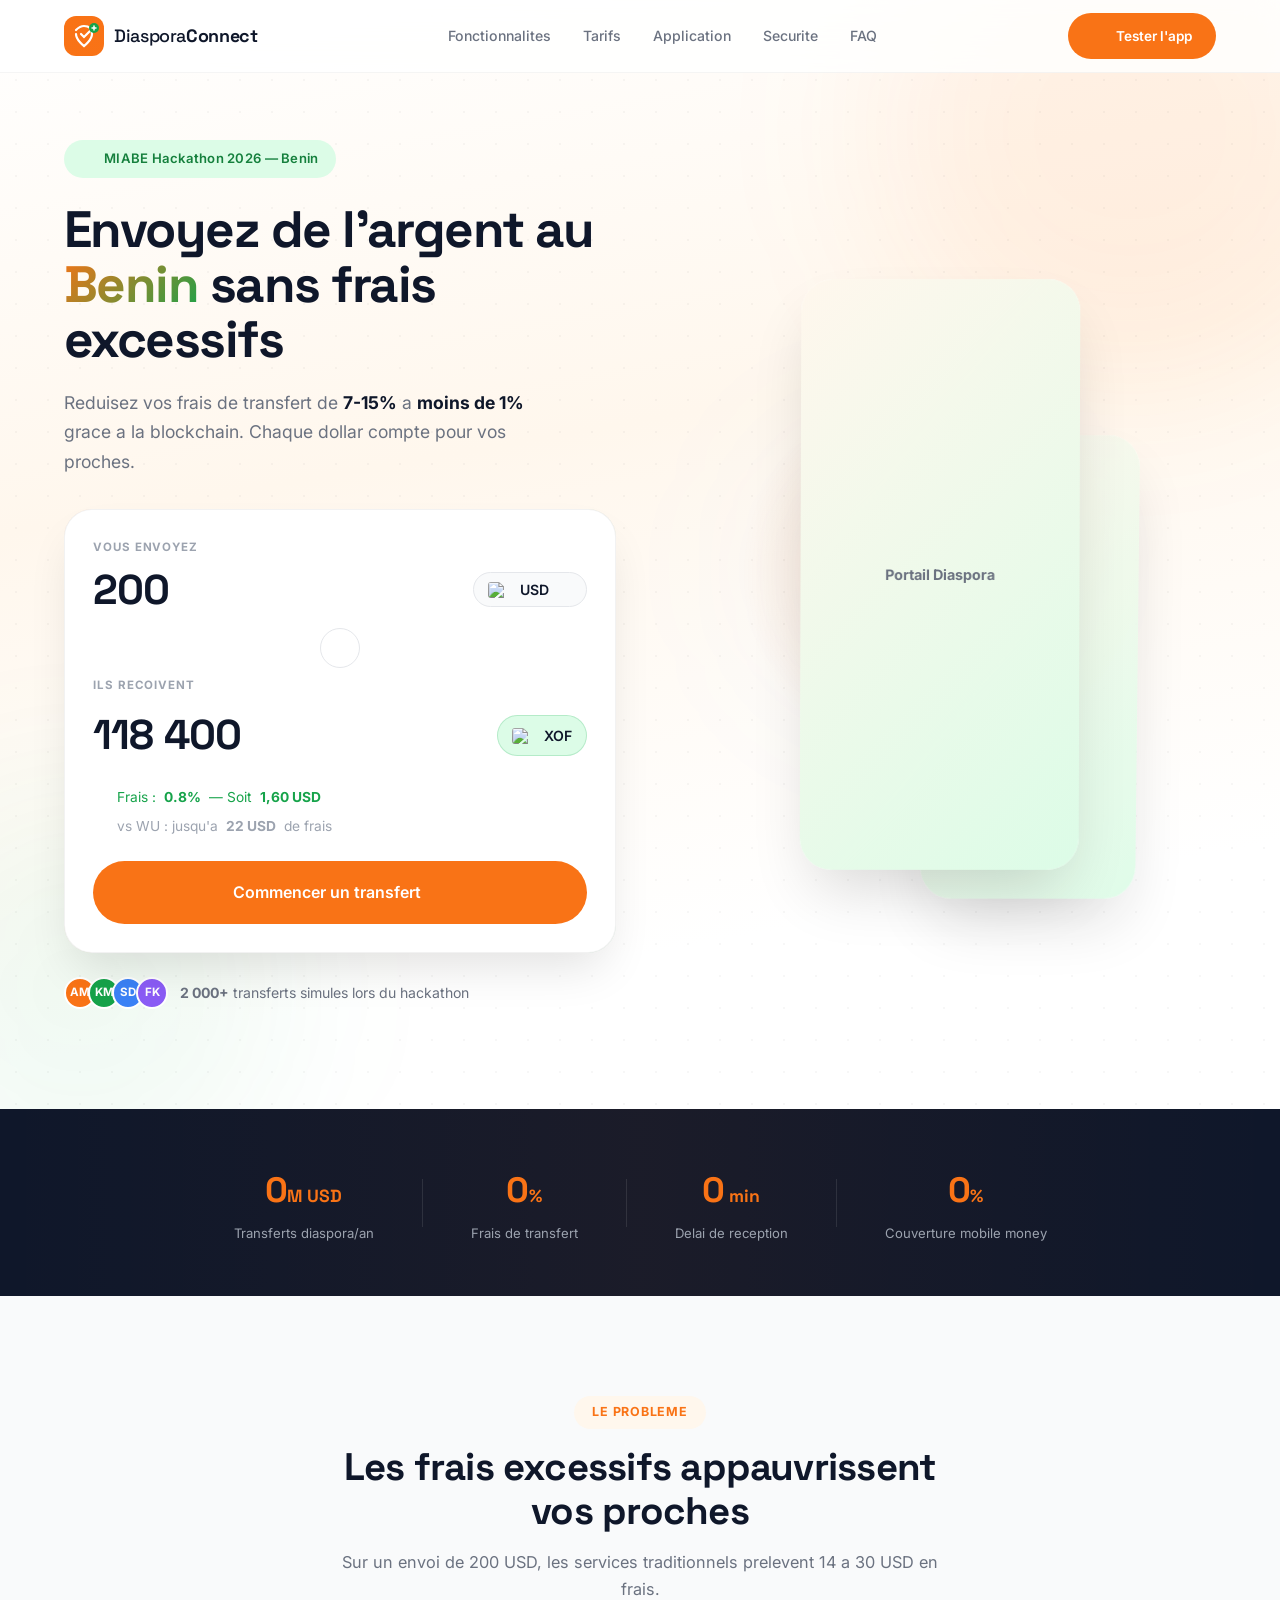
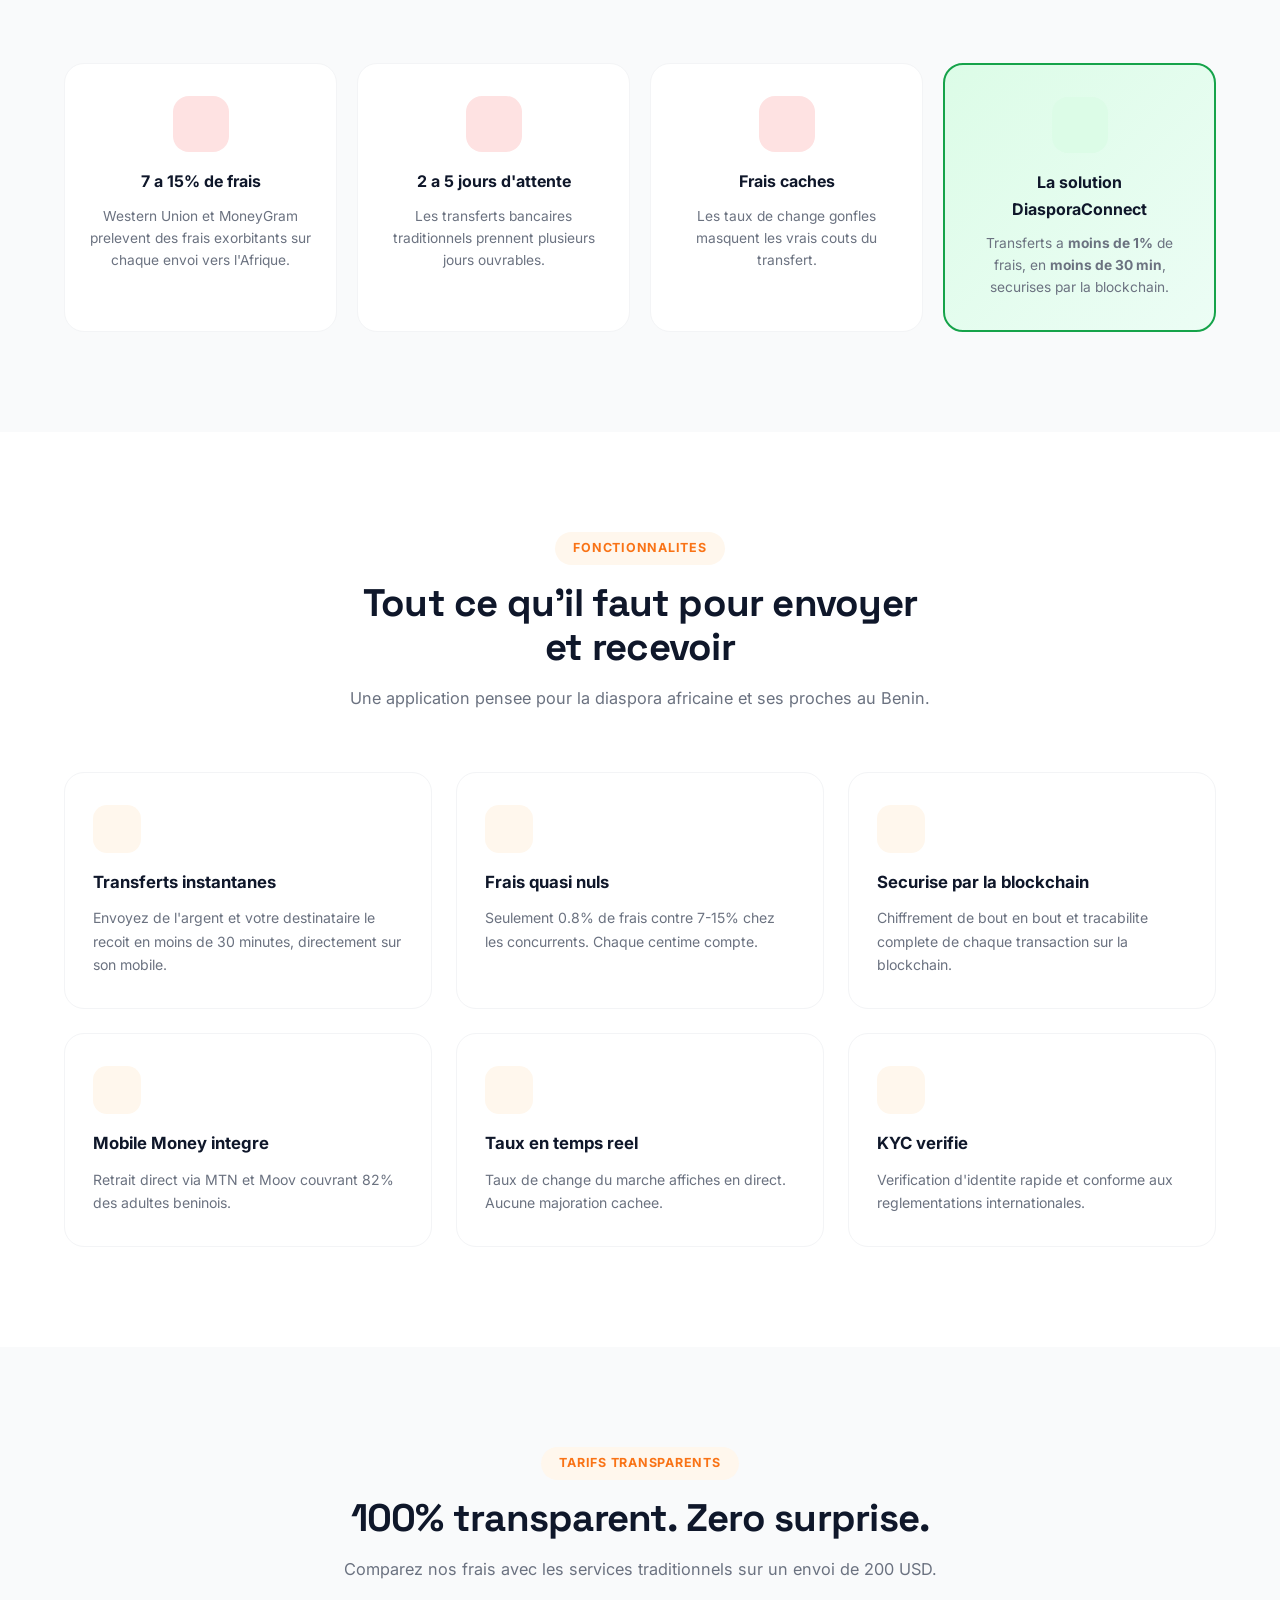
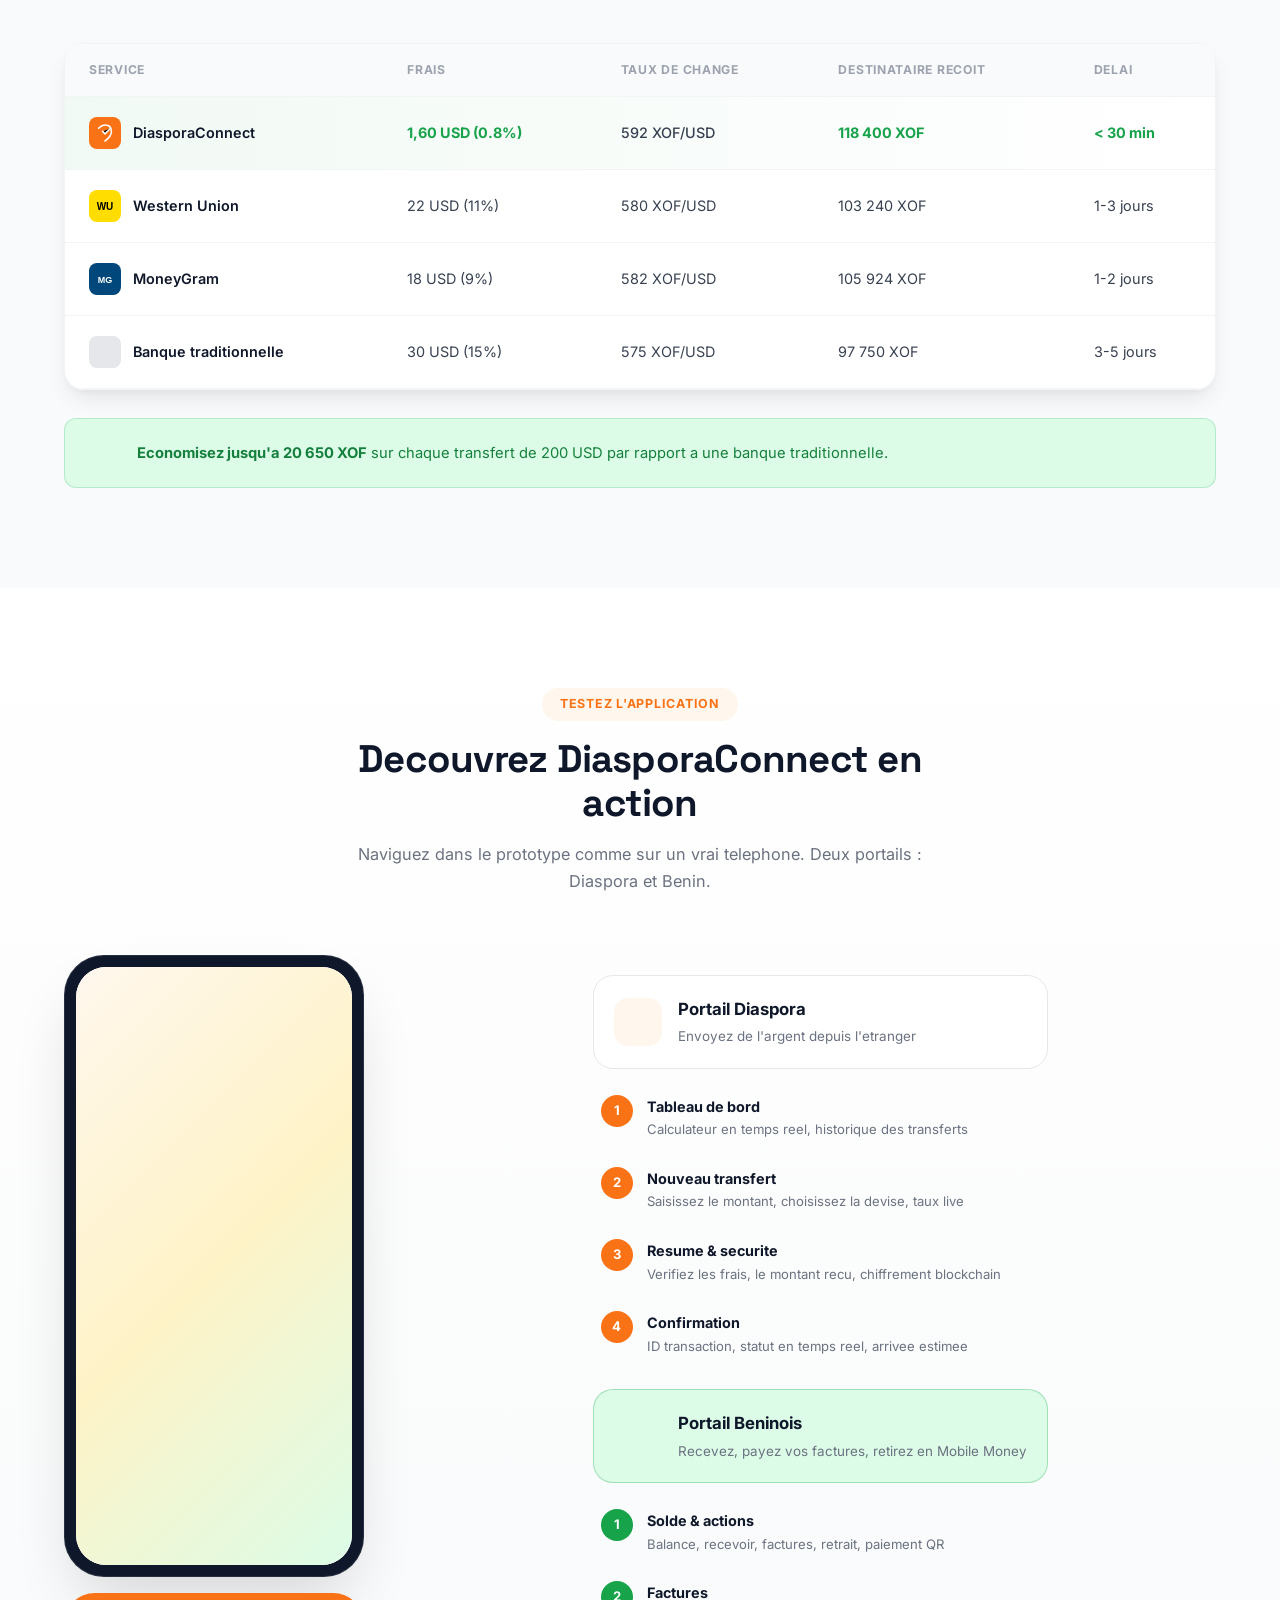
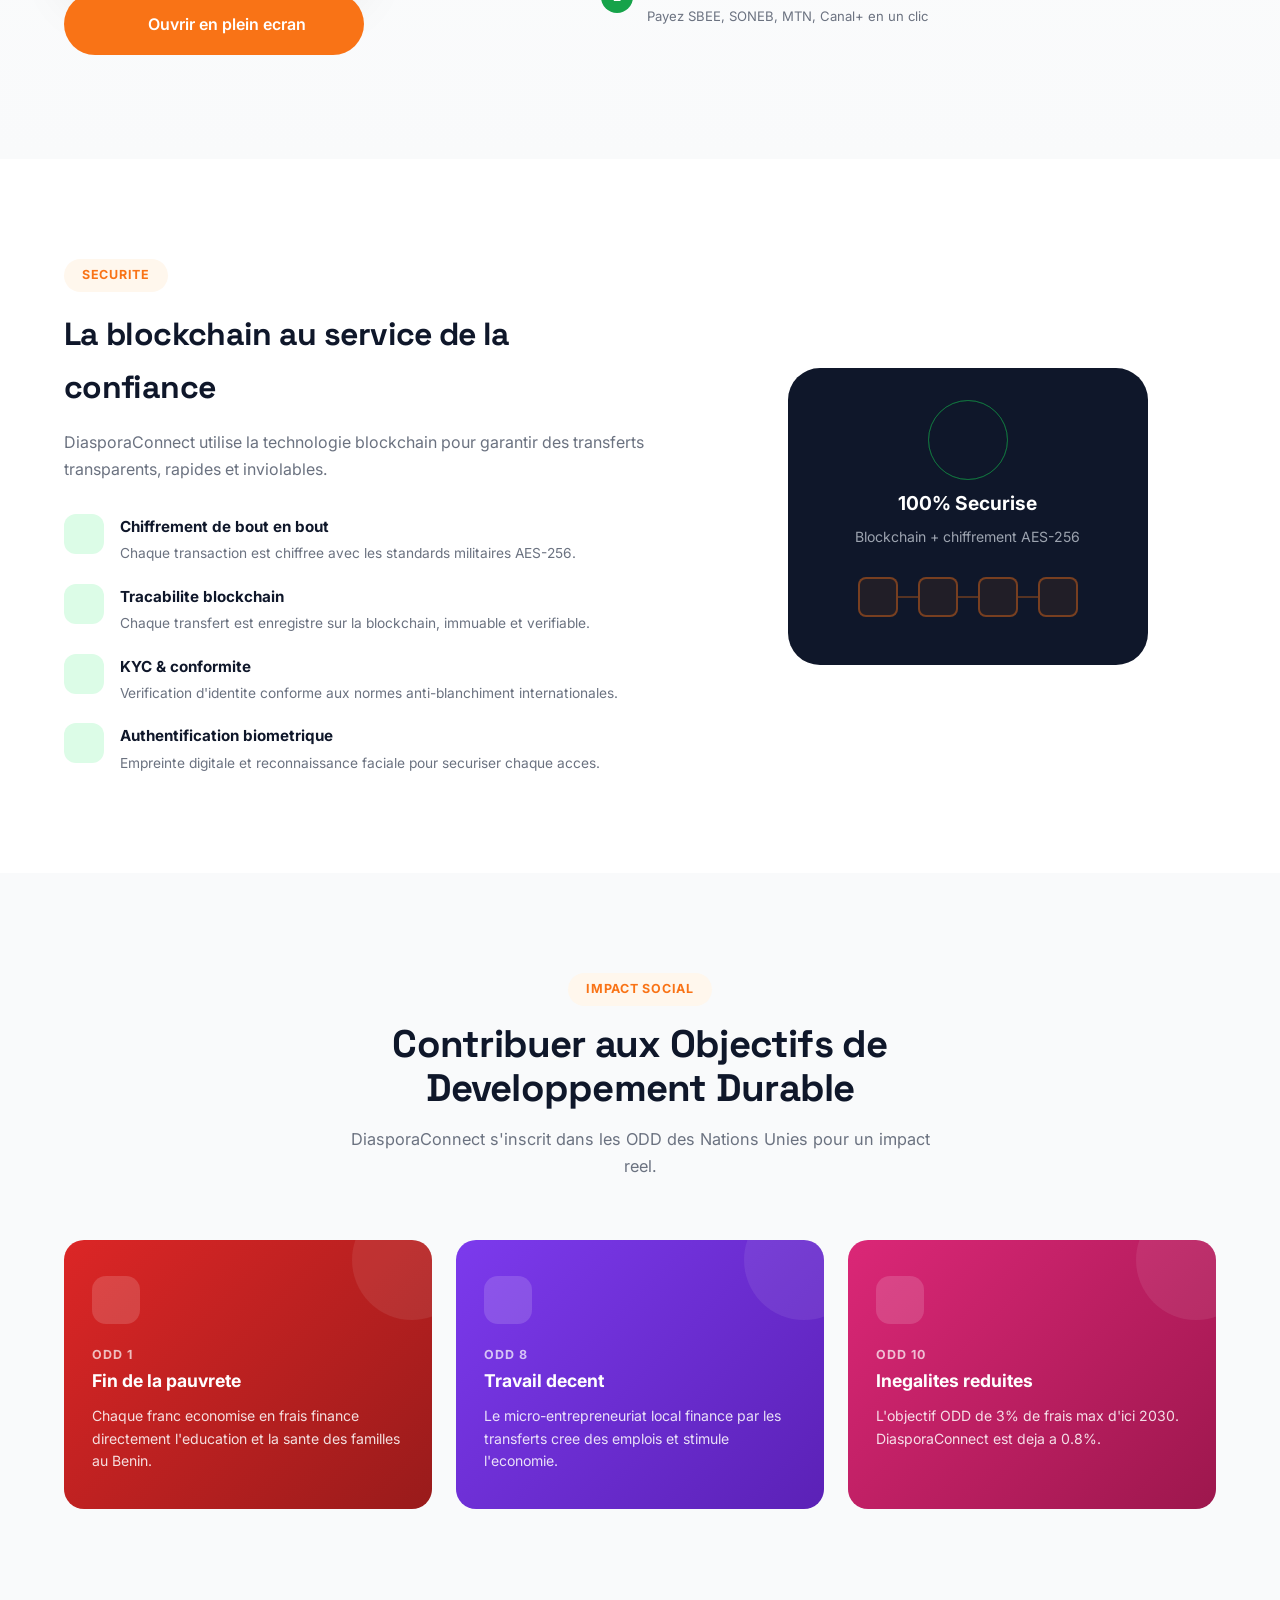
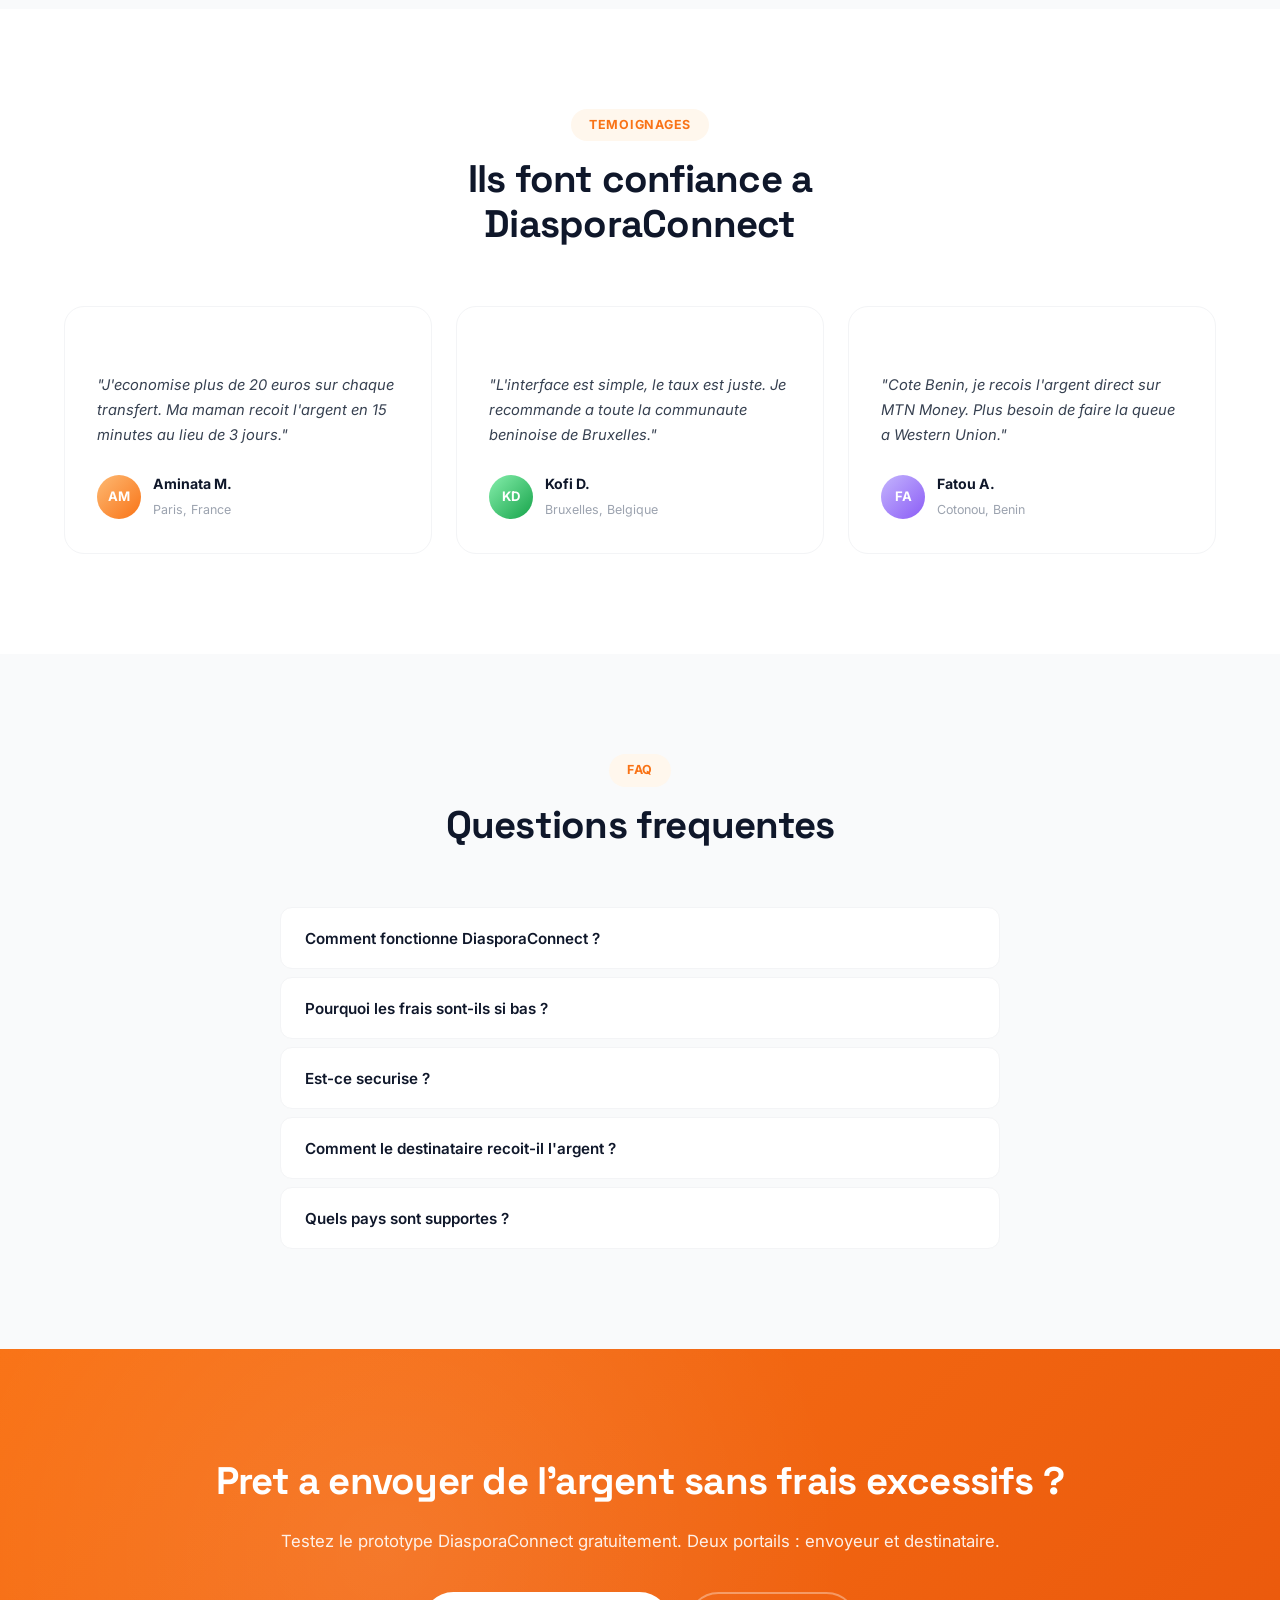
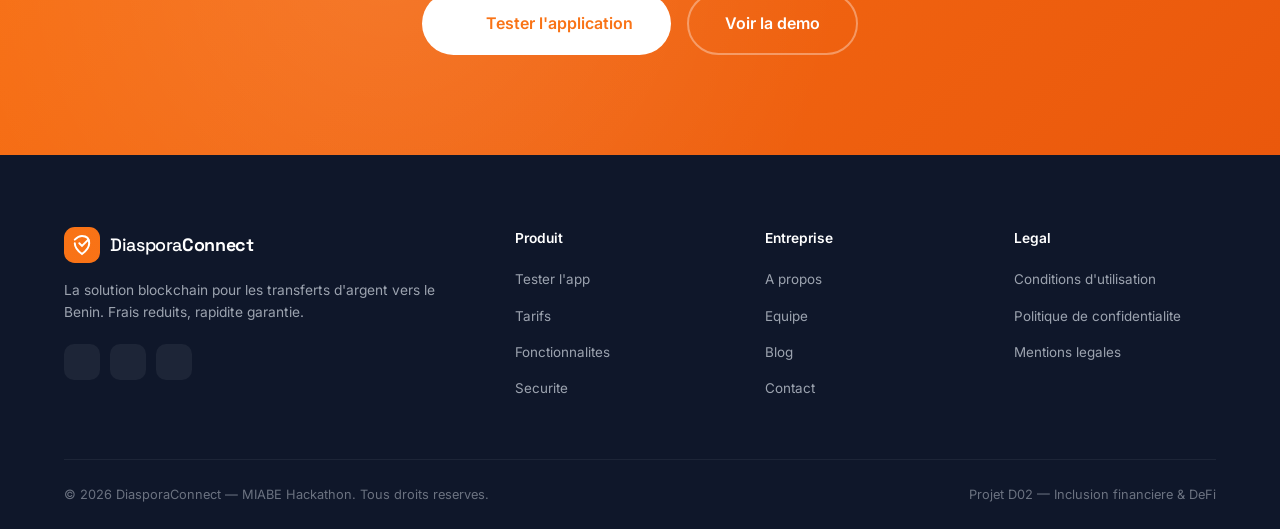
==== commit 6cab0108: "feat: premium landing page + live prototype integration - Landing page inspired by Wise/Remitly with" ====
--- a/index.html
+++ b/index.html
@@ -2,535 +2,452 @@
 <html lang="fr">
 <head>
   <meta charset="UTF-8"/>
-  <meta name="viewport" content="width=device-width,initial-scale=1.0,maximum-scale=1.0,user-scalable=no"/>
-  <title>DiasporaConnect — Prototype</title>
+  <meta name="viewport" content="width=device-width, initial-scale=1.0"/>
+  <title>DiasporaConnect — Transferts d'argent vers le Benin, sans frais excessifs</title>
   <link rel="preconnect" href="https://fonts.googleapis.com"/>
-  <link href="https://fonts.googleapis.com/css2?family=Inter:wght@400;500;600;700;800;900&display=swap" rel="stylesheet"/>
+  <link href="https://fonts.googleapis.com/css2?family=Space+Grotesk:wght@400;500;600;700;800&family=Inter:wght@400;500;600;700;800;900&display=swap" rel="stylesheet"/>
+  <script src="https://cdn.jsdelivr.net/npm/gsap@3.12.5/dist/gsap.min.js" defer></script>
+  <script src="https://cdn.jsdelivr.net/npm/gsap@3.12.5/dist/ScrollTrigger.min.js" defer></script>
   <script src="https://unpkg.com/lucide@0.344.0/dist/umd/lucide.min.js" defer></script>
   <link rel="stylesheet" href="styles.css"/>
   <link rel="icon" type="image/svg+xml" href="assets/favicon.svg"/>
 </head>
 <body>
 
-<!-- ===== PORTAL SELECTOR ===== -->
-<div id="portalSelector" class="portal-selector active-view">
-  <div class="ps-bg"></div>
-  <div class="ps-content">
-    <div class="ps-logo">
-      <svg width="64" height="64" viewBox="0 0 40 40" fill="none">
+<!-- ===== NAVBAR ===== -->
+<nav class="navbar" id="navbar">
+  <div class="container nav-container">
+    <a href="#" class="logo">
+      <svg class="logo-svg" width="40" height="40" viewBox="0 0 40 40" fill="none">
         <rect width="40" height="40" rx="12" fill="url(#lg)"/>
         <path d="M12 14C12 14 16 10 20 10C26 10 28 14 28 18C28 24 20 30 20 30C20 30 12 24 12 18" stroke="#fff" stroke-width="2.2" stroke-linecap="round" fill="none"/>
         <path d="M17 18L20 21L27 14" stroke="#fff" stroke-width="2.2" stroke-linecap="round"/>
         <circle cx="30" cy="12" r="5" fill="#16A34A"/><path d="M28 12H32M30 10V14" stroke="#fff" stroke-width="1.5" stroke-linecap="round"/>
         <defs><linearGradient id="lg" x1="0" y1="0" x2="40" y2="40"><stop stop-color="#F97316"/><stop offset="1" stop-color="#EA580C"/></linearGradient></defs>
       </svg>
-    </div>
-    <h1 class="ps-title">Diaspora<strong>Connect</strong></h1>
-    <p class="ps-sub">Choisissez votre portail pour tester l'application</p>
-
-    <div class="ps-cards">
-      <button class="ps-card" onclick="openPortal('diaspora')">
-        <div class="ps-card-icon ps-diaspora-icon">
-          <i data-lucide="plane"></i>
-        </div>
-        <h3>Portail Diaspora</h3>
-        <p>Envoyez de l'argent a vos proches au Benin depuis l'etranger</p>
-        <span class="ps-card-arrow"><i data-lucide="arrow-right"></i></span>
-      </button>
-
-      <button class="ps-card" onclick="openPortal('benin')">
-        <div class="ps-card-icon ps-benin-icon">
-          <i data-lucide="map-pin"></i>
-        </div>
-        <h3>Portail Beninois</h3>
-        <p>Recevez de l'argent, payez vos factures et vos achats</p>
-        <span class="ps-card-arrow"><i data-lucide="arrow-right"></i></span>
-      </button>
-    </div>
-
-    <div class="ps-footer">
-      <span>MIABE Hackathon 2026 — Benin</span>
-    </div>
-  </div>
-</div>
-
-<!-- ===== DIASPORA APP ===== -->
-<div id="diasporaApp" class="app-shell">
-  <!-- Screens -->
-  <div class="app-screens">
-
-    <!-- D-Home -->
-    <div class="screen active" id="d-home">
-      <div class="screen-scroll">
-        <div class="d-home-header">
-          <div>
-            <h2 class="greeting">Bonjour, Aminata <span class="wave">&#128075;</span></h2>
-            <p class="greeting-sub">Ou envoyez-vous de l'argent aujourd'hui ?</p>
-          </div>
-          <button class="avatar-btn" onclick="goScreen('d-profile')">
-            <div class="avatar avatar-orange">AM</div>
-          </button>
-        </div>
-
-        <!-- Calculator Card -->
-        <div class="card calc-card">
-          <div class="calc-row">
-            <label>VOUS ENVOYEZ</label>
-            <div class="calc-input-wrap">
-              <input type="number" id="dSendAmt" value="200" class="calc-input"/>
-              <div class="currency-pill">
-                <img src="https://flagcdn.com/w40/us.png" alt="" width="20" height="14" class="flag-img" id="dSendFlag"/>
-                <select id="dSendCur" class="cur-select">
-                  <option value="USD" data-flag="us" selected>USD</option>
-                  <option value="EUR" data-flag="eu">EUR</option>
-                  <option value="GBP" data-flag="gb">GBP</option>
-                  <option value="CAD" data-flag="ca">CAD</option>
-                </select>
-                <i data-lucide="chevron-down" class="cur-arrow"></i>
-              </div>
+      <span class="logo-text">Diaspora<strong>Connect</strong></span>
+    </a>
+    <div class="nav-links" id="navLinks">
+      <a href="#fonctionnalites">Fonctionnalites</a>
+      <a href="#tarifs">Tarifs</a>
+      <a href="#demo">Application</a>
+      <a href="#securite">Securite</a>
+      <a href="#faq">FAQ</a>
+    </div>
+    <div class="nav-actions" id="navActions">
+      <a href="app.html" class="btn btn-primary btn-nav"><i data-lucide="smartphone" style="width:16px;height:16px;"></i> Tester l'app</a>
+    </div>
+    <button class="mobile-toggle" id="mobileToggle"><span></span><span></span><span></span></button>
+  </div>
+</nav>
+
+<!-- ===== HERO ===== -->
+<section class="hero">
+  <div class="hero-bg">
+    <div class="hero-orb orb-1"></div>
+    <div class="hero-orb orb-2"></div>
+    <div class="hero-orb orb-3"></div>
+    <div class="hero-grid-bg"></div>
+  </div>
+  <div class="container hero-container">
+    <div class="hero-content">
+      <div class="hero-badge"><i data-lucide="star" style="width:14px;height:14px;"></i> MIABE Hackathon 2026 — Benin</div>
+      <h1>Envoyez de l'argent au <span class="gradient-text">Benin</span> sans frais excessifs</h1>
+      <p class="hero-subtitle">Reduisez vos frais de transfert de <strong>7-15%</strong> a <strong>moins de 1%</strong> grace a la blockchain. Chaque dollar compte pour vos proches.</p>
+
+      <!-- Live Calculator -->
+      <div class="calculator" data-animate="fade-up">
+        <div class="calc-row">
+          <label>VOUS ENVOYEZ</label>
+          <div class="calc-input-group">
+            <input type="number" id="sendAmount" value="200" placeholder="200"/>
+            <div class="currency-select">
+              <img src="https://flagcdn.com/w40/us.png" alt="USD" class="currency-flag" id="sendFlag" width="24" height="16"/>
+              <select id="sendCurrency">
+                <option value="USD" selected>USD</option>
+                <option value="EUR">EUR</option>
+                <option value="GBP">GBP</option>
+                <option value="CAD">CAD</option>
+              </select>
+              <i data-lucide="chevron-down" class="cs-arrow"></i>
             </div>
           </div>
-          <div class="calc-swap-row">
-            <div class="calc-swap-btn"><i data-lucide="arrow-down-up"></i></div>
-          </div>
-          <div class="calc-row">
-            <label>ILS RECOIVENT</label>
-            <div class="calc-input-wrap">
-              <span class="calc-output" id="dRecvAmt">118 400</span>
-              <div class="currency-pill recv-pill">
-                <img src="https://flagcdn.com/w40/bj.png" alt="" width="20" height="14" class="flag-img"/>
-                <span>XOF</span>
-              </div>
+        </div>
+        <div class="calc-divider">
+          <div class="calc-swap"><button class="swap-btn"><i data-lucide="arrow-down-up"></i></button></div>
+        </div>
+        <div class="calc-row">
+          <label>ILS RECOIVENT</label>
+          <div class="calc-input-group">
+            <span class="calc-result" id="receiveAmount">118 400</span>
+            <div class="currency-select recv-select">
+              <img src="https://flagcdn.com/w40/bj.png" alt="XOF" class="currency-flag" width="24" height="16"/>
+              <span class="cs-code">XOF</span>
             </div>
           </div>
-          <div class="calc-fees-row">
-            <div class="fee-good"><i data-lucide="circle-check"></i> Frais : <strong>0.8%</strong> - Soit <strong id="dFee">1,60 USD</strong></div>
-            <div class="fee-warn"><i data-lucide="bell"></i> vs WU : jusqu'a <strong>22 USD</strong> de frais</div>
+        </div>
+        <div class="calc-fees">
+          <div class="fee-line fee-ours"><i data-lucide="circle-check" class="fee-icon"></i> Frais : <strong>0.8%</strong> — Soit <strong id="ourFee">1,60 USD</strong></div>
+          <div class="fee-line fee-theirs"><i data-lucide="alert-triangle" class="fee-icon"></i> vs WU : jusqu'a <strong>22 USD</strong> de frais</div>
+        </div>
+        <a href="app.html" class="btn btn-primary btn-full btn-lg calc-cta">Commencer un transfert <i data-lucide="arrow-right" style="width:18px;height:18px;"></i></a>
+      </div>
+
+      <div class="hero-trust">
+        <div class="trust-avatars">
+          <div class="trust-avatar" style="background:#F97316;">AM</div>
+          <div class="trust-avatar" style="background:#16A34A;">KM</div>
+          <div class="trust-avatar" style="background:#3B82F6;">SD</div>
+          <div class="trust-avatar" style="background:#8B5CF6;">FK</div>
+        </div>
+        <span><strong>2 000+</strong> transferts simules lors du hackathon</span>
+      </div>
+    </div>
+
+    <!-- Hero Phone Mockups -->
+    <div class="hero-visual">
+      <div class="hero-glow"></div>
+      <div class="hero-phone-group">
+        <div class="phone-frame phone-main">
+          <img src="assets/screens/home-sender.png" alt="DiasporaConnect - Accueil Envoyeur" onerror="this.parentElement.innerHTML='<div class=phone-placeholder><span>Portail Diaspora</span></div>'"/>
+        </div>
+        <div class="phone-frame phone-secondary">
+          <img src="assets/screens/home-receiver.png" alt="DiasporaConnect - Accueil Destinataire" onerror="this.parentElement.innerHTML='<div class=phone-placeholder><span>Portail Benin</span></div>'"/>
+        </div>
+      </div>
+    </div>
+  </div>
+</section>
+
+<!-- ===== STATS ===== -->
+<section class="stats-banner" data-animate-section>
+  <div class="container stats-container">
+    <div class="stat" data-animate="fade-up"><span class="stat-number" data-target="550">0</span><span class="stat-suffix">M USD</span><span class="stat-label">Transferts diaspora/an</span></div>
+    <div class="stat-divider"></div>
+    <div class="stat" data-animate="fade-up" data-delay=".1"><span class="stat-number" data-target="0.8">0</span><span class="stat-suffix">%</span><span class="stat-label">Frais de transfert</span></div>
+    <div class="stat-divider"></div>
+    <div class="stat" data-animate="fade-up" data-delay=".2"><span class="stat-number" data-target="30">0</span><span class="stat-suffix"> min</span><span class="stat-label">Delai de reception</span></div>
+    <div class="stat-divider"></div>
+    <div class="stat" data-animate="fade-up" data-delay=".3"><span class="stat-number" data-target="82">0</span><span class="stat-suffix">%</span><span class="stat-label">Couverture mobile money</span></div>
+  </div>
+</section>
+
+<!-- ===== PROBLEM ===== -->
+<section class="problem-section" data-animate-section>
+  <div class="container">
+    <div class="section-header">
+      <span class="section-tag">Le probleme</span>
+      <h2>Les frais excessifs appauvrissent vos proches</h2>
+      <p>Sur un envoi de 200 USD, les services traditionnels prelevent 14 a 30 USD en frais.</p>
+    </div>
+    <div class="problem-grid">
+      <div class="problem-card" data-animate="fade-up">
+        <div class="problem-icon-wrap problem-red"><i data-lucide="banknote"></i></div>
+        <h3>7 a 15% de frais</h3>
+        <p>Western Union et MoneyGram prelevent des frais exorbitants sur chaque envoi vers l'Afrique.</p>
+      </div>
+      <div class="problem-card" data-animate="fade-up" data-delay=".08">
+        <div class="problem-icon-wrap problem-red"><i data-lucide="clock"></i></div>
+        <h3>2 a 5 jours d'attente</h3>
+        <p>Les transferts bancaires traditionnels prennent plusieurs jours ouvrables.</p>
+      </div>
+      <div class="problem-card" data-animate="fade-up" data-delay=".16">
+        <div class="problem-icon-wrap problem-red"><i data-lucide="eye-off"></i></div>
+        <h3>Frais caches</h3>
+        <p>Les taux de change gonfles masquent les vrais couts du transfert.</p>
+      </div>
+      <div class="problem-card highlight-card" data-animate="fade-up" data-delay=".24">
+        <div class="problem-icon-wrap problem-green"><i data-lucide="zap"></i></div>
+        <h3>La solution DiasporaConnect</h3>
+        <p>Transferts a <strong>moins de 1%</strong> de frais, en <strong>moins de 30 min</strong>, securises par la blockchain.</p>
+      </div>
+    </div>
+  </div>
+</section>
+
+<!-- ===== FEATURES ===== -->
+<section class="features-section" id="fonctionnalites" data-animate-section>
+  <div class="container">
+    <div class="section-header">
+      <span class="section-tag">Fonctionnalites</span>
+      <h2>Tout ce qu'il faut pour envoyer et recevoir</h2>
+      <p>Une application pensee pour la diaspora africaine et ses proches au Benin.</p>
+    </div>
+    <div class="features-grid">
+      <div class="feature-card" data-animate="fade-up">
+        <div class="feature-icon-wrap"><i data-lucide="send"></i></div>
+        <h3>Transferts instantanes</h3>
+        <p>Envoyez de l'argent et votre destinataire le recoit en moins de 30 minutes, directement sur son mobile.</p>
+      </div>
+      <div class="feature-card" data-animate="fade-up" data-delay=".08">
+        <div class="feature-icon-wrap"><i data-lucide="piggy-bank"></i></div>
+        <h3>Frais quasi nuls</h3>
+        <p>Seulement 0.8% de frais contre 7-15% chez les concurrents. Chaque centime compte.</p>
+      </div>
+      <div class="feature-card" data-animate="fade-up" data-delay=".16">
+        <div class="feature-icon-wrap"><i data-lucide="shield-check"></i></div>
+        <h3>Securise par la blockchain</h3>
+        <p>Chiffrement de bout en bout et tracabilite complete de chaque transaction sur la blockchain.</p>
+      </div>
+      <div class="feature-card" data-animate="fade-up" data-delay=".24">
+        <div class="feature-icon-wrap"><i data-lucide="smartphone"></i></div>
+        <h3>Mobile Money integre</h3>
+        <p>Retrait direct via MTN et Moov couvrant 82% des adultes beninois.</p>
+      </div>
+      <div class="feature-card" data-animate="fade-up" data-delay=".32">
+        <div class="feature-icon-wrap"><i data-lucide="trending-up"></i></div>
+        <h3>Taux en temps reel</h3>
+        <p>Taux de change du marche affiches en direct. Aucune majoration cachee.</p>
+      </div>
+      <div class="feature-card" data-animate="fade-up" data-delay=".4">
+        <div class="feature-icon-wrap"><i data-lucide="user-check"></i></div>
+        <h3>KYC verifie</h3>
+        <p>Verification d'identite rapide et conforme aux reglementations internationales.</p>
+      </div>
+    </div>
+  </div>
+</section>
+
+<!-- ===== PRICING ===== -->
+<section class="pricing-section" id="tarifs" data-animate-section>
+  <div class="container">
+    <div class="section-header">
+      <span class="section-tag">Tarifs transparents</span>
+      <h2>100% transparent. Zero surprise.</h2>
+      <p>Comparez nos frais avec les services traditionnels sur un envoi de 200 USD.</p>
+    </div>
+    <div class="pricing-table-wrapper" data-animate="fade-up">
+      <table class="pricing-table">
+        <thead><tr><th>Service</th><th>Frais</th><th>Taux de change</th><th>Destinataire recoit</th><th>Delai</th></tr></thead>
+        <tbody>
+          <tr class="pricing-highlight">
+            <td><div class="provider-name"><svg class="provider-logo" width="32" height="32" viewBox="0 0 40 40"><rect width="40" height="40" rx="10" fill="url(#lg)"/><path d="M12 14C12 14 16 10 20 10C26 10 28 14 28 18C28 24 20 30 20 30" stroke="#fff" stroke-width="2" stroke-linecap="round" fill="none"/><path d="M17 18L20 21L27 14" stroke="#fff" stroke-width="2" stroke-linecap="round"/></svg> DiasporaConnect</div></td>
+            <td><strong class="green">1,60 USD (0.8%)</strong></td><td>592 XOF/USD</td><td><strong class="green">118 400 XOF</strong></td><td><strong class="green">&lt; 30 min</strong></td>
+          </tr>
+          <tr>
+            <td><div class="provider-name"><svg class="provider-logo" width="32" height="32" viewBox="0 0 32 32"><rect width="32" height="32" rx="8" fill="#FFDD00"/><text x="50%" y="54%" dominant-baseline="middle" text-anchor="middle" fill="#000" font-family="Arial,sans-serif" font-weight="900" font-size="10">WU</text></svg> Western Union</div></td>
+            <td class="red">22 USD (11%)</td><td>580 XOF/USD</td><td>103 240 XOF</td><td>1-3 jours</td>
+          </tr>
+          <tr>
+            <td><div class="provider-name"><svg class="provider-logo" width="32" height="32" viewBox="0 0 32 32"><rect width="32" height="32" rx="8" fill="#00487C"/><text x="50%" y="54%" dominant-baseline="middle" text-anchor="middle" fill="#fff" font-family="Arial,sans-serif" font-weight="800" font-size="9">MG</text></svg> MoneyGram</div></td>
+            <td class="red">18 USD (9%)</td><td>582 XOF/USD</td><td>105 924 XOF</td><td>1-2 jours</td>
+          </tr>
+          <tr>
+            <td><div class="provider-name"><div class="provider-logo-bank"><i data-lucide="landmark"></i></div> Banque traditionnelle</div></td>
+            <td class="red">30 USD (15%)</td><td>575 XOF/USD</td><td>97 750 XOF</td><td>3-5 jours</td>
+          </tr>
+        </tbody>
+      </table>
+    </div>
+    <div class="savings-callout" data-animate="fade-up" data-delay=".15">
+      <i data-lucide="trending-down" class="savings-icon"></i>
+      <span><strong>Economisez jusqu'a 20 650 XOF</strong> sur chaque transfert de 200 USD par rapport a une banque traditionnelle.</span>
+    </div>
+  </div>
+</section>
+
+<!-- ===== DEMO APP ===== -->
+<section class="demo-section" id="demo" data-animate-section>
+  <div class="container">
+    <div class="section-header">
+      <span class="section-tag">Testez l'application</span>
+      <h2>Decouvrez DiasporaConnect en action</h2>
+      <p>Naviguez dans le prototype comme sur un vrai telephone. Deux portails : Diaspora et Benin.</p>
+    </div>
+
+    <div class="demo-wrapper">
+      <!-- Phone Frame with live iframe -->
+      <div class="demo-phone" data-animate="fade-up">
+        <div class="demo-phone-frame">
+          <div class="demo-phone-notch"></div>
+          <div class="demo-phone-screen">
+            <iframe src="app.html" class="demo-iframe" title="DiasporaConnect Prototype"></iframe>
           </div>
         </div>
-
-        <button class="btn-primary-full" onclick="goScreen('d-transfer')">
-          Commencer un transfert <i data-lucide="arrow-right"></i>
-        </button>
-
-        <button class="btn-outline-full" onclick="goScreen('d-transfer')">
-          Voir la comparaison des frais
-        </button>
-
-        <!-- Recent Transfers -->
-        <div class="section-title">
-          <span>Transferts recents</span>
-          <a class="link-orange">VOIR TOUT</a>
-        </div>
-        <div class="tx-list">
-          <div class="tx-item">
-            <div class="avatar avatar-orange-sm">MA</div>
-            <div class="tx-info">
-              <strong>Maman</strong>
-              <span>il y a 2 jours</span>
-            </div>
-            <span class="tx-amount">150 USD</span>
+        <a href="app.html" class="btn btn-primary btn-lg demo-cta" target="_blank">
+          <i data-lucide="maximize-2" style="width:18px;height:18px;"></i> Ouvrir en plein ecran
+        </a>
+      </div>
+
+      <!-- Flow Description -->
+      <div class="demo-flow" data-animate="fade-left">
+        <div class="flow-card-big">
+          <div class="flow-icon flow-icon-orange"><i data-lucide="plane"></i></div>
+          <div>
+            <h3>Portail Diaspora</h3>
+            <p>Envoyez de l'argent depuis l'etranger</p>
           </div>
-          <div class="tx-item">
-            <div class="avatar avatar-green-sm">FR</div>
-            <div class="tx-info">
-              <strong>Frere Kofi</strong>
-              <span>il y a 1 semaine</span>
-            </div>
-            <span class="tx-amount">200 USD</span>
+        </div>
+        <div class="flow-steps">
+          <div class="flow-step"><div class="flow-num">1</div><div><strong>Tableau de bord</strong><p>Calculateur en temps reel, historique des transferts</p></div></div>
+          <div class="flow-step"><div class="flow-num">2</div><div><strong>Nouveau transfert</strong><p>Saisissez le montant, choisissez la devise, taux live</p></div></div>
+          <div class="flow-step"><div class="flow-num">3</div><div><strong>Resume & securite</strong><p>Verifiez les frais, le montant recu, chiffrement blockchain</p></div></div>
+          <div class="flow-step"><div class="flow-num">4</div><div><strong>Confirmation</strong><p>ID transaction, statut en temps reel, arrivee estimee</p></div></div>
+        </div>
+        <div class="flow-card-big flow-card-green">
+          <div class="flow-icon flow-icon-green"><i data-lucide="map-pin"></i></div>
+          <div>
+            <h3>Portail Beninois</h3>
+            <p>Recevez, payez vos factures, retirez en Mobile Money</p>
           </div>
         </div>
-      </div>
-    </div>
-
-    <!-- D-Transfer (New) -->
-    <div class="screen" id="d-transfer">
-      <div class="screen-scroll">
-        <div class="screen-topbar">
-          <button class="back-btn" onclick="goScreen('d-home')"><i data-lucide="arrow-left"></i></button>
-          <div class="topbar-center">
-            <strong>Nouveau transfert</strong>
-            <span class="topbar-sub">Etape 1 sur 2</span>
-          </div>
-          <button class="cancel-btn" onclick="goScreen('d-home')">Annuler</button>
-        </div>
-
-        <div class="transfer-form">
-          <div class="tf-row">
-            <label>Vous envoyez</label>
-            <div class="tf-input-wrap">
-              <input type="number" id="tfAmount" value="100" class="tf-input"/>
-              <div class="currency-pill tf-pill">
-                <div class="cur-circle cur-circle-gray">E</div>
-                <span>EUR</span>
-                <i data-lucide="chevron-down" class="cur-arrow"></i>
-              </div>
-            </div>
-          </div>
-
-          <div class="rate-badge">
-            <div class="rate-icon"><i data-lucide="zap"></i></div>
-            <div>
-              <strong>1 EUR = 655,957 XOF</strong>
-              <span>Taux du marche en temps reel</span>
-            </div>
-          </div>
-
-          <div class="tf-row">
-            <div class="tf-recv-header">
-              <label>Destinataire recoit</label>
-              <span class="arrive-badge"><i data-lucide="clock"></i> Arrive en 30 min</span>
-            </div>
-            <div class="tf-input-wrap">
-              <span class="tf-output" id="tfRecv">65 596</span>
-              <div class="currency-pill tf-pill">
-                <div class="cur-circle cur-circle-green">F</div>
-                <span>XOF</span>
-              </div>
-            </div>
-          </div>
-        </div>
-
-        <button class="btn-primary-full" onclick="goScreen('d-summary')">
-          Continuer <i data-lucide="arrow-right"></i>
-        </button>
-      </div>
-    </div>
-
-    <!-- D-Summary -->
-    <div class="screen" id="d-summary">
-      <div class="screen-scroll">
-        <div class="screen-topbar">
-          <button class="back-btn" onclick="goScreen('d-transfer')"><i data-lucide="arrow-left"></i></button>
-          <div class="topbar-center">
-            <strong>Nouveau transfert</strong>
-            <span class="topbar-sub">Etape 1 sur 2</span>
-          </div>
-          <button class="cancel-btn" onclick="goScreen('d-home')">Annuler</button>
-        </div>
-
-        <div class="rate-badge" style="margin-top:16px;">
-          <div class="rate-icon"><i data-lucide="zap"></i></div>
-          <div>
-            <strong>1 EUR = 655,957 XOF</strong>
-            <span>Taux du marche en temps reel</span>
-          </div>
-        </div>
-
-        <div class="summary-recv">
-          <div class="summary-recv-header">
-            <label>Destinataire recoit</label>
-            <span class="arrive-badge"><i data-lucide="clock"></i> Arrive en 30 min</span>
-          </div>
-          <div class="summary-recv-amount">
-            <span class="big-amount">66 252</span>
-            <div class="currency-pill tf-pill">
-              <div class="cur-circle cur-circle-green">F</div>
-              <span>XOF</span>
-            </div>
-          </div>
-        </div>
-
-        <div class="card fee-summary-card">
-          <h4>Resume des frais</h4>
-          <div class="fee-row"><span>Montant envoye</span><strong>101 EUR</strong></div>
-          <div class="fee-row"><span>Frais de transfert</span><strong class="green-text">Gratuit</strong></div>
-          <div class="fee-row fee-total"><span>Total</span><strong>101 EUR</strong></div>
-        </div>
-
-        <div class="security-banner">
-          <div class="sec-icon"><i data-lucide="shield"></i></div>
-          <div>
-            <strong>Transaction securisee</strong>
-            <span>Chiffrement de bout en bout</span>
-          </div>
-          <div class="sec-icon-r"><i data-lucide="fingerprint"></i></div>
-        </div>
-
-        <button class="btn-primary-full" onclick="goScreen('d-sent')" style="margin-top:16px;">
-          <div class="avatar avatar-orange-xs" style="margin-right:8px;">N</div>
-          Continuer <i data-lucide="arrow-right"></i>
-        </button>
-      </div>
-    </div>
-
-    <!-- D-Sent -->
-    <div class="screen" id="d-sent">
-      <div class="screen-scroll screen-centered">
-        <div class="sent-check">
-          <div class="sent-check-circle">
-            <i data-lucide="check"></i>
-          </div>
-        </div>
-        <h2 class="sent-title">Transfert envoye</h2>
-        <p class="sent-sub">Maman va recevoir les fonds dans quelques minutes</p>
-
-        <div class="card sent-details-card">
-          <div class="sent-amount-row">
-            <span class="sent-label">Montant envoye</span>
-            <div class="sent-big-amount">65 596 <span class="sent-cur">XOF</span></div>
-            <span class="sent-equiv">(100 EUR)</span>
-          </div>
-          <div class="sent-detail"><span>De</span><strong>Kofi M.</strong></div>
-          <div class="sent-detail"><span>A</span><strong>Maman</strong></div>
-          <div class="sent-detail"><span>Statut</span><span class="status-badge"><span class="status-dot"></span> En cours de livraison</span></div>
-          <div class="sent-detail"><span>ID Transaction</span><span class="tx-id">DC-2026-0415-7X9K <i data-lucide="copy" class="copy-icon"></i></span></div>
-        </div>
-
-        <div class="arrive-info">
-          <i data-lucide="clock" class="arrive-icon"></i>
-          <div>
-            <strong>Arrivee estimee</strong>
-            <span>Dans moins de 30 minutes</span>
-          </div>
-        </div>
-
-        <button class="btn-primary-full" onclick="goScreen('d-home')" style="margin-top:24px;">
-          Retour a l'accueil <i data-lucide="arrow-right"></i>
-        </button>
-      </div>
-    </div>
-
-    <!-- D-Profile -->
-    <div class="screen" id="d-profile">
-      <div class="screen-scroll">
-        <div class="screen-topbar">
-          <button class="back-btn" onclick="goScreen('d-home')"><i data-lucide="arrow-left"></i></button>
-          <div class="topbar-center"><strong>Mon Profil</strong></div>
-          <div style="width:40px"></div>
-        </div>
-
-        <div class="profile-header">
-          <div class="profile-avatar">
-            <div class="avatar avatar-big">KM</div>
-            <div class="verified-check"><i data-lucide="check-circle"></i></div>
-          </div>
-          <h3 class="profile-name">Kofi Mensah</h3>
-          <span class="profile-email">kofi.mensah@email.com</span>
-          <div class="profile-badges">
-            <span class="badge badge-green"><i data-lucide="shield-check"></i> Verifie</span>
-            <span class="badge badge-orange">Premium</span>
-          </div>
-        </div>
-
-        <div class="profile-stats">
-          <div class="pstat"><strong>24</strong><span>ce mois</span></div>
-          <div class="pstat"><strong>186<br/>EUR</strong><span>vs banques</span></div>
-          <div class="pstat"><strong>4.9</strong><span>satisfaction</span></div>
-        </div>
-
-        <div class="menu-section-title">COMPTE</div>
-        <div class="menu-list">
-          <div class="menu-item"><i data-lucide="user"></i><span>Informations personnelles</span><i data-lucide="chevron-right" class="menu-arrow"></i></div>
-          <div class="menu-item"><i data-lucide="shield"></i><span>Securite</span><span class="badge badge-green-sm">KYC Verifie</span><i data-lucide="chevron-right" class="menu-arrow"></i></div>
-          <div class="menu-item"><i data-lucide="credit-card"></i><span>Methodes de paiement</span><i data-lucide="chevron-right" class="menu-arrow"></i></div>
-        </div>
-
-        <div class="menu-section-title">PREFERENCES</div>
-        <div class="menu-list">
-          <div class="menu-item"><i data-lucide="bell"></i><span>Notifications</span><div class="toggle"><div class="toggle-knob"></div></div></div>
-        </div>
-      </div>
-    </div>
-
-    <!-- D-History -->
-    <div class="screen" id="d-history">
-      <div class="screen-scroll">
-        <div class="d-home-header" style="padding-top:16px;">
-          <h2 style="font-size:1.3rem;font-weight:800;color:#0F172A;">Historique</h2>
-        </div>
-        <div class="tx-list">
-          <div class="tx-item"><div class="avatar avatar-orange-sm">MA</div><div class="tx-info"><strong>Maman</strong><span>Aujourd'hui</span></div><span class="tx-amount">100 EUR</span></div>
-          <div class="tx-item"><div class="avatar avatar-green-sm">FR</div><div class="tx-info"><strong>Frere Kofi</strong><span>Hier</span></div><span class="tx-amount">200 USD</span></div>
-          <div class="tx-item"><div class="avatar avatar-orange-sm">MA</div><div class="tx-info"><strong>Maman</strong><span>il y a 3 jours</span></div><span class="tx-amount">150 EUR</span></div>
-          <div class="tx-item"><div class="avatar avatar-purple-sm">SO</div><div class="tx-info"><strong>Soeur Ada</strong><span>il y a 1 semaine</span></div><span class="tx-amount">75 USD</span></div>
-          <div class="tx-item"><div class="avatar avatar-green-sm">FR</div><div class="tx-info"><strong>Frere Kofi</strong><span>il y a 2 semaines</span></div><span class="tx-amount">300 EUR</span></div>
-        </div>
-      </div>
-    </div>
-
-  </div>
-
-  <!-- Bottom Nav -->
-  <nav class="bottom-nav" id="dNav">
-    <button class="bnav-item active" onclick="goScreen('d-home')"><i data-lucide="home"></i><span>Accueil</span></button>
-    <button class="bnav-item" onclick="goScreen('d-transfer')"><i data-lucide="send"></i><span>Envoyer</span></button>
-    <button class="bnav-item" onclick="goScreen('d-history')"><i data-lucide="clock"></i><span>Historique</span></button>
-    <button class="bnav-item" onclick="goScreen('d-profile')"><i data-lucide="user"></i><span>Profil</span></button>
-  </nav>
-
-  <button class="switch-portal-fab" onclick="showPortalSelector()"><i data-lucide="repeat"></i></button>
-</div>
-
-<!-- ===== BENIN APP ===== -->
-<div id="beninApp" class="app-shell">
-  <div class="app-screens">
-
-    <!-- B-Home -->
-    <div class="screen active" id="b-home">
-      <div class="screen-scroll">
-        <div class="b-hero-card">
-          <div class="b-hero-top">
-            <div>
-              <h2 class="b-greeting">Bonjour, Koffi <span class="wave">&#128075;</span></h2>
-              <p class="b-greeting-sub">Votre solde disponible</p>
-            </div>
-            <button class="avatar-btn" onclick="goScreen('b-profile')">
-              <div class="avatar avatar-green-border">KF</div>
-            </button>
-          </div>
-          <div class="b-balance">345 500 <span class="b-cur">XOF</span></div>
-        </div>
-
-        <div class="b-actions">
-          <button class="b-action" onclick="goScreen('b-receive')">
-            <div class="b-action-icon"><i data-lucide="download"></i></div>
-            <span>Recevoir</span>
-          </button>
-          <button class="b-action" onclick="goScreen('b-bills')">
-            <div class="b-action-icon"><i data-lucide="file-text"></i></div>
-            <span>Factures</span>
-          </button>
-          <button class="b-action" onclick="goScreen('b-withdraw')">
-            <div class="b-action-icon b-action-icon-plus"><i data-lucide="plus"></i></div>
-            <span>Retirer</span>
-          </button>
-        </div>
-
-        <div class="b-merchant-card">
-          <h3>Paiement Marchand</h3>
-          <p>Payez vos achats locaux sans frais via QR Code.</p>
-          <button class="b-scan-btn"><i data-lucide="qr-code"></i> Scanner</button>
-        </div>
-
-        <div class="section-title">
-          <span>Dernieres operations</span>
-          <a class="link-green">VOIR TOUT</a>
-        </div>
-        <div class="tx-list">
-          <div class="tx-item">
-            <div class="avatar avatar-green-sm">AM</div>
-            <div class="tx-info"><strong>Aminata (Diaspora)</strong><span>A l'instant</span></div>
-            <span class="tx-amount tx-positive">+ 118 400 XOF</span>
-          </div>
-          <div class="tx-item">
-            <div class="avatar avatar-gray-sm">SB</div>
-            <div class="tx-info"><strong>Paiement SBEE</strong><span>Hier</span></div>
-            <span class="tx-amount tx-negative">- 15 000 XOF</span>
-          </div>
-          <div class="tx-item">
-            <div class="avatar avatar-green-sm">KM</div>
-            <div class="tx-info"><strong>Kofi (Diaspora)</strong><span>il y a 3 jours</span></div>
-            <span class="tx-amount tx-positive">+ 65 596 XOF</span>
-          </div>
-        </div>
-      </div>
-    </div>
-
-    <!-- B-Receive -->
-    <div class="screen" id="b-receive">
-      <div class="screen-scroll screen-centered">
-        <div class="screen-topbar">
-          <button class="back-btn" onclick="goScreen('b-home')"><i data-lucide="arrow-left"></i></button>
-          <div class="topbar-center"><strong>Recevoir</strong></div>
-          <div style="width:40px"></div>
-        </div>
-        <div class="receive-icon"><i data-lucide="download"></i></div>
-        <h3 style="margin:16px 0 8px;font-size:1.2rem;color:#0F172A;">En attente de reception</h3>
-        <p style="color:#6B7280;font-size:.9rem;text-align:center;">Partagez votre code pour recevoir un transfert instantane.</p>
-        <div class="qr-placeholder"><i data-lucide="qr-code"></i><span>Votre QR Code</span></div>
-        <div class="card" style="margin-top:16px;padding:16px;">
-          <div class="sent-detail"><span>Votre ID</span><strong>KF-BENIN-2026</strong></div>
-          <div class="sent-detail"><span>Mobile Money</span><strong>+229 97 XX XX XX</strong></div>
-        </div>
-      </div>
-    </div>
-
-    <!-- B-Bills -->
-    <div class="screen" id="b-bills">
-      <div class="screen-scroll">
-        <div class="screen-topbar">
-          <button class="back-btn" onclick="goScreen('b-home')"><i data-lucide="arrow-left"></i></button>
-          <div class="topbar-center"><strong>Factures</strong></div>
-          <div style="width:40px"></div>
-        </div>
-        <div class="bills-list">
-          <div class="bill-item"><div class="bill-icon bill-elec"><i data-lucide="zap"></i></div><div class="bill-info"><strong>SBEE - Electricite</strong><span>Facture du mois</span></div><strong class="bill-amount">15 000 XOF</strong><button class="bill-pay-btn">Payer</button></div>
-          <div class="bill-item"><div class="bill-icon bill-water"><i data-lucide="droplets"></i></div><div class="bill-info"><strong>SONEB - Eau</strong><span>Facture du mois</span></div><strong class="bill-amount">8 500 XOF</strong><button class="bill-pay-btn">Payer</button></div>
-          <div class="bill-item"><div class="bill-icon bill-phone"><i data-lucide="smartphone"></i></div><div class="bill-info"><strong>MTN - Mobile</strong><span>Recharge</span></div><strong class="bill-amount">5 000 XOF</strong><button class="bill-pay-btn">Payer</button></div>
-          <div class="bill-item"><div class="bill-icon bill-tv"><i data-lucide="tv"></i></div><div class="bill-info"><strong>Canal+ - TV</strong><span>Abonnement</span></div><strong class="bill-amount">12 000 XOF</strong><button class="bill-pay-btn">Payer</button></div>
-        </div>
-      </div>
-    </div>
-
-    <!-- B-Withdraw -->
-    <div class="screen" id="b-withdraw">
-      <div class="screen-scroll">
-        <div class="screen-topbar">
-          <button class="back-btn" onclick="goScreen('b-home')"><i data-lucide="arrow-left"></i></button>
-          <div class="topbar-center"><strong>Retirer</strong></div>
-          <div style="width:40px"></div>
-        </div>
-        <div class="card" style="margin-top:16px;padding:20px;text-align:center;">
-          <label style="font-size:.75rem;font-weight:600;color:#9CA3AF;text-transform:uppercase;">Montant a retirer</label>
-          <div style="display:flex;align-items:baseline;justify-content:center;gap:8px;margin:12px 0;">
-            <input type="number" value="50000" class="withdraw-input"/>
-            <span style="font-size:1.1rem;font-weight:700;color:#6B7280;">XOF</span>
-          </div>
-          <p style="font-size:.82rem;color:#9CA3AF;">Solde disponible : 345 500 XOF</p>
-        </div>
-        <div class="withdraw-methods">
-          <div class="wm-item"><div class="wm-icon wm-mtn">MTN</div><div><strong>MTN Mobile Money</strong><span>+229 97 XX XX XX</span></div><i data-lucide="chevron-right" class="menu-arrow"></i></div>
-          <div class="wm-item"><div class="wm-icon wm-moov">M</div><div><strong>Moov Money</strong><span>+229 95 XX XX XX</span></div><i data-lucide="chevron-right" class="menu-arrow"></i></div>
-        </div>
-        <button class="btn-green-full" style="margin-top:20px;">Retirer maintenant</button>
-      </div>
-    </div>
-
-    <!-- B-Profile -->
-    <div class="screen" id="b-profile">
-      <div class="screen-scroll">
-        <div class="screen-topbar">
-          <button class="back-btn" onclick="goScreen('b-home')"><i data-lucide="arrow-left"></i></button>
-          <div class="topbar-center"><strong>Mon Profil</strong></div>
-          <div style="width:40px"></div>
-        </div>
-        <div class="profile-header">
-          <div class="profile-avatar">
-            <div class="avatar avatar-big avatar-green-bg">KF</div>
-          </div>
-          <h3 class="profile-name">Koffi Adjakou</h3>
-          <span class="profile-email">koffi.adjakou@email.com</span>
-          <div class="profile-badges">
-            <span class="badge badge-green"><i data-lucide="shield-check"></i> Verifie</span>
-          </div>
-        </div>
-        <div class="profile-stats">
-          <div class="pstat"><strong>345 500</strong><span>XOF solde</span></div>
-          <div class="pstat"><strong>12</strong><span>receptions</span></div>
-          <div class="pstat"><strong>4.8</strong><span>satisfaction</span></div>
-        </div>
-        <div class="menu-section-title">COMPTE</div>
-        <div class="menu-list">
-          <div class="menu-item"><i data-lucide="user"></i><span>Informations personnelles</span><i data-lucide="chevron-right" class="menu-arrow"></i></div>
-          <div class="menu-item"><i data-lucide="shield"></i><span>Securite</span><i data-lucide="chevron-right" class="menu-arrow"></i></div>
-          <div class="menu-item"><i data-lucide="smartphone"></i><span>Mobile Money</span><i data-lucide="chevron-right" class="menu-arrow"></i></div>
-        </div>
-      </div>
-    </div>
-
-  </div>
-
-  <!-- Bottom Nav Benin -->
-  <nav class="bottom-nav bottom-nav-green" id="bNav">
-    <button class="bnav-item active" onclick="goScreen('b-home')"><i data-lucide="home"></i><span>Accueil</span></button>
-    <button class="bnav-item" onclick="goScreen('b-receive')"><i data-lucide="download"></i><span>Recevoir</span></button>
-    <button class="bnav-item" onclick="goScreen('b-bills')"><i data-lucide="file-text"></i><span>Factures</span></button>
-    <button class="bnav-item" onclick="goScreen('b-withdraw')"><i data-lucide="plus-circle"></i><span>Retirer</span></button>
-  </nav>
-
-  <button class="switch-portal-fab switch-portal-fab-green" onclick="showPortalSelector()"><i data-lucide="repeat"></i></button>
-</div>
+        <div class="flow-steps">
+          <div class="flow-step"><div class="flow-num flow-num-green">1</div><div><strong>Solde & actions</strong><p>Balance, recevoir, factures, retrait, paiement QR</p></div></div>
+          <div class="flow-step"><div class="flow-num flow-num-green">2</div><div><strong>Factures</strong><p>Payez SBEE, SONEB, MTN, Canal+ en un clic</p></div></div>
+        </div>
+      </div>
+    </div>
+  </div>
+</section>
+
+<!-- ===== SECURITY ===== -->
+<section class="security-section" id="securite" data-animate-section>
+  <div class="container security-grid">
+    <div class="security-content" data-animate="fade-up">
+      <span class="section-tag">Securite</span>
+      <h2>La blockchain au service de la confiance</h2>
+      <p class="security-desc">DiasporaConnect utilise la technologie blockchain pour garantir des transferts transparents, rapides et inviolables.</p>
+      <ul class="security-list">
+        <li><div class="sec-check"><i data-lucide="lock"></i></div><div><strong>Chiffrement de bout en bout</strong><p>Chaque transaction est chiffree avec les standards militaires AES-256.</p></div></li>
+        <li><div class="sec-check"><i data-lucide="link"></i></div><div><strong>Tracabilite blockchain</strong><p>Chaque transfert est enregistre sur la blockchain, immuable et verifiable.</p></div></li>
+        <li><div class="sec-check"><i data-lucide="shield-check"></i></div><div><strong>KYC & conformite</strong><p>Verification d'identite conforme aux normes anti-blanchiment internationales.</p></div></li>
+        <li><div class="sec-check"><i data-lucide="smartphone"></i></div><div><strong>Authentification biometrique</strong><p>Empreinte digitale et reconnaissance faciale pour securiser chaque acces.</p></div></li>
+      </ul>
+    </div>
+    <div class="security-visual" data-animate="scale-up">
+      <div class="sec-visual-card">
+        <div class="sec-shield">
+          <i data-lucide="shield-check" class="sec-shield-icon"></i>
+          <div class="sec-pulse"></div>
+          <div class="sec-pulse sec-pulse-2"></div>
+          <div class="sec-pulse sec-pulse-3"></div>
+        </div>
+        <h3>100% Securise</h3>
+        <p>Blockchain + chiffrement AES-256</p>
+        <div class="sec-chain">
+          <div class="sec-block"></div><div class="sec-block-line"></div>
+          <div class="sec-block"></div><div class="sec-block-line"></div>
+          <div class="sec-block"></div><div class="sec-block-line"></div>
+          <div class="sec-block"></div>
+        </div>
+      </div>
+    </div>
+  </div>
+</section>
+
+<!-- ===== ODD ===== -->
+<section class="odd-section" data-animate-section>
+  <div class="container">
+    <div class="section-header">
+      <span class="section-tag">Impact Social</span>
+      <h2>Contribuer aux Objectifs de Developpement Durable</h2>
+      <p>DiasporaConnect s'inscrit dans les ODD des Nations Unies pour un impact reel.</p>
+    </div>
+    <div class="odd-grid">
+      <div class="odd-card odd-1" data-animate="fade-up">
+        <div class="odd-icon-wrap"><i data-lucide="heart"></i></div>
+        <span class="odd-number">ODD 1</span>
+        <h3>Fin de la pauvrete</h3>
+        <p>Chaque franc economise en frais finance directement l'education et la sante des familles au Benin.</p>
+      </div>
+      <div class="odd-card odd-8" data-animate="fade-up" data-delay=".1">
+        <div class="odd-icon-wrap"><i data-lucide="briefcase"></i></div>
+        <span class="odd-number">ODD 8</span>
+        <h3>Travail decent</h3>
+        <p>Le micro-entrepreneuriat local finance par les transferts cree des emplois et stimule l'economie.</p>
+      </div>
+      <div class="odd-card odd-10" data-animate="fade-up" data-delay=".2">
+        <div class="odd-icon-wrap"><i data-lucide="scale"></i></div>
+        <span class="odd-number">ODD 10</span>
+        <h3>Inegalites reduites</h3>
+        <p>L'objectif ODD de 3% de frais max d'ici 2030. DiasporaConnect est deja a 0.8%.</p>
+      </div>
+    </div>
+  </div>
+</section>
+
+<!-- ===== TESTIMONIALS ===== -->
+<section class="testimonials-section" data-animate-section>
+  <div class="container">
+    <div class="section-header">
+      <span class="section-tag">Temoignages</span>
+      <h2>Ils font confiance a DiasporaConnect</h2>
+    </div>
+    <div class="testimonials-grid">
+      <div class="testimonial-card" data-animate="fade-up">
+        <div class="testimonial-stars"><i data-lucide="star" class="star-filled"></i><i data-lucide="star" class="star-filled"></i><i data-lucide="star" class="star-filled"></i><i data-lucide="star" class="star-filled"></i><i data-lucide="star" class="star-filled"></i></div>
+        <p>"J'economise plus de 20 euros sur chaque transfert. Ma maman recoit l'argent en 15 minutes au lieu de 3 jours."</p>
+        <div class="testimonial-author"><div class="author-avatar" style="background:linear-gradient(135deg,#FDBA74,#F97316);">AM</div><div><strong>Aminata M.</strong><span>Paris, France</span></div></div>
+      </div>
+      <div class="testimonial-card" data-animate="fade-up" data-delay=".1">
+        <div class="testimonial-stars"><i data-lucide="star" class="star-filled"></i><i data-lucide="star" class="star-filled"></i><i data-lucide="star" class="star-filled"></i><i data-lucide="star" class="star-filled"></i><i data-lucide="star" class="star-filled"></i></div>
+        <p>"L'interface est simple, le taux est juste. Je recommande a toute la communaute beninoise de Bruxelles."</p>
+        <div class="testimonial-author"><div class="author-avatar" style="background:linear-gradient(135deg,#86EFAC,#16A34A);">KD</div><div><strong>Kofi D.</strong><span>Bruxelles, Belgique</span></div></div>
+      </div>
+      <div class="testimonial-card" data-animate="fade-up" data-delay=".2">
+        <div class="testimonial-stars"><i data-lucide="star" class="star-filled"></i><i data-lucide="star" class="star-filled"></i><i data-lucide="star" class="star-filled"></i><i data-lucide="star" class="star-filled"></i><i data-lucide="star" class="star-filled"></i></div>
+        <p>"Cote Benin, je recois l'argent direct sur MTN Money. Plus besoin de faire la queue a Western Union."</p>
+        <div class="testimonial-author"><div class="author-avatar" style="background:linear-gradient(135deg,#C4B5FD,#8B5CF6);">FA</div><div><strong>Fatou A.</strong><span>Cotonou, Benin</span></div></div>
+      </div>
+    </div>
+  </div>
+</section>
+
+<!-- ===== FAQ ===== -->
+<section class="faq-section" id="faq" data-animate-section>
+  <div class="container">
+    <div class="section-header">
+      <span class="section-tag">FAQ</span>
+      <h2>Questions frequentes</h2>
+    </div>
+    <div class="faq-list">
+      <div class="faq-item"><button class="faq-trigger"><span>Comment fonctionne DiasporaConnect ?</span><i data-lucide="plus" class="faq-icon"></i></button><div class="faq-answer"><p>DiasporaConnect utilise la blockchain pour envoyer de l'argent de la diaspora vers le Benin. L'envoyeur depose des fonds qui sont convertis en stablecoins, puis delivres au destinataire via Mobile Money (MTN ou Moov) en moins de 30 minutes.</p></div></div>
+      <div class="faq-item"><button class="faq-trigger"><span>Pourquoi les frais sont-ils si bas ?</span><i data-lucide="plus" class="faq-icon"></i></button><div class="faq-answer"><p>En eliminant les intermediaires bancaires grace a la blockchain, nous reduisons les couts de transaction a 0.8% — soit jusqu'a 18x moins cher que les services traditionnels. Il n'y a pas de majoration sur le taux de change.</p></div></div>
+      <div class="faq-item"><button class="faq-trigger"><span>Est-ce securise ?</span><i data-lucide="plus" class="faq-icon"></i></button><div class="faq-answer"><p>Oui. Chaque transaction est chiffree (AES-256), enregistree sur la blockchain (immuable), et protegee par une authentification biometrique. Nous sommes conformes KYC/AML.</p></div></div>
+      <div class="faq-item"><button class="faq-trigger"><span>Comment le destinataire recoit-il l'argent ?</span><i data-lucide="plus" class="faq-icon"></i></button><div class="faq-answer"><p>Le destinataire recoit les fonds directement sur son compte Mobile Money (MTN ou Moov). Il peut aussi payer ses factures (SBEE, SONEB) et faire des paiements marchands via QR code directement depuis l'application.</p></div></div>
+      <div class="faq-item"><button class="faq-trigger"><span>Quels pays sont supportes ?</span><i data-lucide="plus" class="faq-icon"></i></button><div class="faq-answer"><p>La phase 1 couvre les envois depuis la France, la Belgique, les Etats-Unis et le Canada vers le Benin. L'extension a d'autres pays d'Afrique de l'Ouest est prevue pour la phase 2.</p></div></div>
+    </div>
+  </div>
+</section>
+
+<!-- ===== CTA ===== -->
+<section class="cta-section" data-animate-section>
+  <div class="container cta-content" data-animate="fade-up">
+    <h2>Pret a envoyer de l'argent sans frais excessifs ?</h2>
+    <p>Testez le prototype DiasporaConnect gratuitement. Deux portails : envoyeur et destinataire.</p>
+    <div class="cta-buttons">
+      <a href="app.html" class="btn btn-white btn-lg"><i data-lucide="smartphone" style="width:18px;height:18px;"></i> Tester l'application</a>
+      <a href="#demo" class="btn btn-outline-white btn-lg">Voir la demo</a>
+    </div>
+  </div>
+</section>
+
+<!-- ===== FOOTER ===== -->
+<footer class="footer">
+  <div class="container">
+    <div class="footer-grid">
+      <div class="footer-brand">
+        <a href="#" class="logo">
+          <svg width="36" height="36" viewBox="0 0 40 40" fill="none"><rect width="40" height="40" rx="12" fill="url(#lg)"/><path d="M12 14C12 14 16 10 20 10C26 10 28 14 28 18C28 24 20 30 20 30C20 30 12 24 12 18" stroke="#fff" stroke-width="2.2" stroke-linecap="round" fill="none"/><path d="M17 18L20 21L27 14" stroke="#fff" stroke-width="2.2" stroke-linecap="round"/></svg>
+          <span class="logo-text">Diaspora<strong>Connect</strong></span>
+        </a>
+        <p>La solution blockchain pour les transferts d'argent vers le Benin. Frais reduits, rapidite garantie.</p>
+        <div class="footer-social">
+          <a href="#"><i data-lucide="twitter"></i></a>
+          <a href="#"><i data-lucide="linkedin"></i></a>
+          <a href="#"><i data-lucide="github"></i></a>
+        </div>
+      </div>
+      <div class="footer-links"><h4>Produit</h4><ul><li><a href="app.html">Tester l'app</a></li><li><a href="#tarifs">Tarifs</a></li><li><a href="#fonctionnalites">Fonctionnalites</a></li><li><a href="#securite">Securite</a></li></ul></div>
+      <div class="footer-links"><h4>Entreprise</h4><ul><li><a href="#">A propos</a></li><li><a href="#">Equipe</a></li><li><a href="#">Blog</a></li><li><a href="#">Contact</a></li></ul></div>
+      <div class="footer-links"><h4>Legal</h4><ul><li><a href="#">Conditions d'utilisation</a></li><li><a href="#">Politique de confidentialite</a></li><li><a href="#">Mentions legales</a></li></ul></div>
+    </div>
+    <div class="footer-bottom">
+      <span>&copy; 2026 DiasporaConnect — MIABE Hackathon. Tous droits reserves.</span>
+      <span>Projet D02 — Inclusion financiere & DeFi</span>
+    </div>
+  </div>
+</footer>
 
 <script src="script.js"></script>
 </body>
--- a/styles.css
+++ b/styles.css
@@ -1,549 +1,330 @@
 /* ============================================================
-   DiasporaConnect — Interactive Prototype Styles
+   DiasporaConnect — Premium Landing Page (Wise/Remitly inspired)
    ============================================================ */
-
-*, *::before, *::after { margin: 0; padding: 0; box-sizing: border-box; }
-
-:root {
-  --orange: #F97316;
-  --orange-dark: #EA580C;
-  --orange-light: #FFF7ED;
-  --green: #16A34A;
-  --green-dark: #15803D;
-  --green-light: #DCFCE7;
-  --green-50: #F0FDF4;
-  --dark: #0F172A;
-  --dark2: #1E293B;
-  --g900: #111827;
-  --g700: #374151;
-  --g500: #6B7280;
-  --g400: #9CA3AF;
-  --g300: #D1D5DB;
-  --g200: #E5E7EB;
-  --g100: #F3F4F6;
-  --g50: #F9FAFB;
-  --white: #fff;
-  --red: #EF4444;
-  --r: 16px;
-  --rl: 20px;
-  --ease: cubic-bezier(.16,1,.3,1);
+*,*::before,*::after{margin:0;padding:0;box-sizing:border-box}
+:root{
+  --primary:#F97316;--primary-dark:#EA580C;--primary-light:#FFF7ED;--primary-50:#FFF7ED;
+  --green:#16A34A;--green-light:#DCFCE7;--green-dark:#15803D;
+  --dark:#0F172A;--dark2:#1E293B;
+  --g900:#111827;--g800:#1F2937;--g700:#374151;--g500:#6B7280;--g400:#9CA3AF;
+  --g300:#D1D5DB;--g200:#E5E7EB;--g100:#F3F4F6;--g50:#F9FAFB;
+  --white:#fff;--red:#EF4444;--red-light:#FEE2E2;--blue:#3B82F6;--purple:#8B5CF6;
+  --r:12px;--rl:20px;--rxl:28px;
+  --shadow-sm:0 1px 3px rgba(0,0,0,.06),0 1px 2px rgba(0,0,0,.04);
+  --shadow:0 4px 6px -1px rgba(0,0,0,.07),0 2px 4px -2px rgba(0,0,0,.05);
+  --shadow-md:0 6px 16px -4px rgba(0,0,0,.08),0 2px 6px -2px rgba(0,0,0,.05);
+  --shadow-lg:0 12px 24px -6px rgba(0,0,0,.1),0 4px 8px -4px rgba(0,0,0,.06);
+  --shadow-xl:0 24px 48px -12px rgba(0,0,0,.12);
+  --shadow-2xl:0 32px 64px -16px rgba(0,0,0,.16);
+  --ease:cubic-bezier(.16,1,.3,1);--tr:.3s var(--ease);
 }
-
-html { font-size: 16px; -webkit-font-smoothing: antialiased; }
-body {
-  font-family: 'Inter', -apple-system, BlinkMacSystemFont, sans-serif;
-  background: #f0f0f0;
-  color: var(--g700);
-  line-height: 1.5;
-  overflow: hidden;
-  height: 100vh; height: 100dvh;
-  display: flex; align-items: center; justify-content: center;
+html{scroll-behavior:smooth;font-size:16px;-webkit-font-smoothing:antialiased}
+body{font-family:'Inter',-apple-system,BlinkMacSystemFont,sans-serif;color:var(--g700);background:var(--white);line-height:1.65;overflow-x:hidden}
+img{max-width:100%;height:auto;display:block}a{text-decoration:none;color:inherit}ul{list-style:none}button{font-family:inherit}strong{font-weight:700}
+.container{max-width:1200px;margin:0 auto;padding:0 24px}
+
+/* === BUTTONS === */
+.btn{display:inline-flex;align-items:center;justify-content:center;gap:8px;padding:12px 28px;border-radius:50px;font-weight:600;font-size:.92rem;transition:all var(--tr);cursor:pointer;border:2px solid transparent;white-space:nowrap;position:relative;overflow:hidden}
+.btn::after{content:'';position:absolute;inset:0;background:rgba(255,255,255,.15);transform:translateX(-100%);transition:transform .4s var(--ease)}
+.btn:hover::after{transform:translateX(0)}
+.btn-primary{background:var(--primary);color:var(--white)}
+.btn-primary:hover{background:var(--primary-dark);transform:translateY(-2px);box-shadow:0 8px 24px rgba(249,115,22,.35)}
+.btn-white{background:var(--white);color:var(--primary)}
+.btn-white:hover{transform:translateY(-2px);box-shadow:var(--shadow-xl)}
+.btn-outline-white{border-color:rgba(255,255,255,.35);color:var(--white);background:transparent}
+.btn-outline-white:hover{background:rgba(255,255,255,.12);border-color:rgba(255,255,255,.7)}
+.btn-lg{padding:16px 36px;font-size:1rem}
+.btn-full{width:100%}
+.btn-nav{padding:10px 22px;font-size:.85rem}
+
+/* === NAVBAR === */
+.navbar{position:fixed;top:0;left:0;right:0;z-index:1000;background:rgba(255,255,255,.85);backdrop-filter:blur(16px) saturate(180%);-webkit-backdrop-filter:blur(16px) saturate(180%);border-bottom:1px solid rgba(0,0,0,.04);transition:all var(--tr)}
+.navbar.scrolled{background:rgba(255,255,255,.95);box-shadow:var(--shadow-sm)}
+.nav-container{display:flex;align-items:center;justify-content:space-between;height:72px}
+.logo{display:flex;align-items:center;gap:10px;font-weight:500;font-size:1.12rem;color:var(--dark);z-index:10}
+.logo-text{font-family:'Space Grotesk','Inter',sans-serif;letter-spacing:-.02em}
+.logo-text strong{font-weight:700}
+.logo-svg{flex-shrink:0}
+.nav-links{display:flex;gap:32px}
+.nav-links a{font-size:.88rem;font-weight:500;color:var(--g500);transition:all var(--tr);position:relative;padding:4px 0}
+.nav-links a::after{content:'';position:absolute;bottom:-2px;left:0;width:0;height:2px;background:var(--primary);border-radius:2px;transition:width .3s var(--ease)}
+.nav-links a:hover{color:var(--dark)}
+.nav-links a:hover::after{width:100%}
+.nav-actions{display:flex;align-items:center;gap:12px}
+.mobile-toggle{display:none;background:none;border:none;cursor:pointer;padding:8px;z-index:10}
+.mobile-toggle span{display:block;width:22px;height:2px;background:var(--dark);margin:5px 0;border-radius:2px;transition:all .3s var(--ease)}
+.mobile-toggle.open span:nth-child(1){transform:rotate(45deg) translate(5px,5px)}
+.mobile-toggle.open span:nth-child(2){opacity:0}
+.mobile-toggle.open span:nth-child(3){transform:rotate(-45deg) translate(5px,-5px)}
+
+/* === HERO === */
+.hero{padding:140px 0 100px;position:relative;overflow:hidden;background:linear-gradient(170deg,var(--white) 0%,var(--primary-50) 40%,var(--white) 80%);min-height:100vh}
+.hero-container{display:grid;grid-template-columns:1fr 1fr;gap:48px;align-items:center;position:relative;z-index:2}
+.hero-badge{display:inline-flex;align-items:center;gap:8px;background:var(--green-light);color:var(--green-dark);padding:8px 18px;border-radius:50px;font-size:.82rem;font-weight:600;letter-spacing:.02em}
+.hero h1{font-family:'Space Grotesk','Inter',sans-serif;font-size:clamp(2.2rem,4vw,3.6rem);font-weight:800;line-height:1.08;color:var(--dark);margin:24px 0 20px;letter-spacing:-.03em}
+.gradient-text{background:linear-gradient(135deg,var(--primary) 0%,var(--green) 100%);-webkit-background-clip:text;-webkit-text-fill-color:transparent;background-clip:text}
+.hero-subtitle{font-size:1.1rem;color:var(--g500);margin-bottom:32px;max-width:480px;line-height:1.7}
+.hero-subtitle strong{color:var(--dark)}
+
+/* Calculator */
+.calculator{background:var(--white);border-radius:var(--rxl);padding:28px;box-shadow:var(--shadow-xl);border:1px solid rgba(0,0,0,.05);position:relative}
+.calculator::before{content:'';position:absolute;top:-1px;left:-1px;right:-1px;bottom:-1px;border-radius:var(--rxl);background:linear-gradient(135deg,var(--primary),var(--green));z-index:-1;opacity:.15}
+.calc-row{margin-bottom:4px}
+.calc-row label{font-size:.72rem;font-weight:700;color:var(--g400);text-transform:uppercase;letter-spacing:.08em;display:block;margin-bottom:6px}
+.calc-input-group{display:flex;align-items:center;justify-content:space-between}
+.calc-input-group input{font-size:2.6rem;font-weight:800;color:var(--dark);border:none;outline:none;width:55%;background:transparent;font-family:'Space Grotesk','Inter',sans-serif;letter-spacing:-.02em}
+.calc-input-group input:focus{color:var(--primary)}
+.calc-result{font-size:2.6rem;font-weight:800;color:var(--dark);font-family:'Space Grotesk','Inter',sans-serif;letter-spacing:-.02em;transition:transform .2s}
+.currency-select{display:flex;align-items:center;gap:8px;background:var(--g50);padding:8px 14px;border-radius:50px;font-weight:600;font-size:.88rem;border:1px solid var(--g200);cursor:pointer;transition:all .15s var(--ease)}
+.currency-select:hover{border-color:var(--g300);background:var(--g100)}
+.currency-select select{border:none;background:transparent;font-weight:600;font-size:.88rem;font-family:inherit;cursor:pointer;outline:none;color:var(--dark);-webkit-appearance:none;appearance:none}
+.recv-select{background:var(--green-light);border-color:rgba(22,163,74,.2)}
+.currency-flag{border-radius:3px;object-fit:cover}
+.cs-arrow{width:14px;height:14px;color:var(--g400)}
+.cs-code{color:var(--dark);font-weight:600}
+.calc-divider{display:flex;justify-content:center;padding:8px 0}
+.calc-swap{display:flex;justify-content:center}
+.swap-btn{width:40px;height:40px;border-radius:50%;border:1px solid var(--g200);background:var(--white);display:flex;align-items:center;justify-content:center;cursor:pointer;color:var(--g400);transition:all var(--tr)}
+.swap-btn:hover{border-color:var(--primary);color:var(--primary);transform:rotate(180deg)}
+.swap-btn svg{width:18px;height:18px}
+.calc-fees{margin:16px 0 20px;display:flex;flex-direction:column;gap:6px}
+.fee-line{display:flex;align-items:center;gap:8px;font-size:.86rem}
+.fee-icon{width:16px;height:16px;flex-shrink:0}
+.fee-ours{color:var(--green)}.fee-ours .fee-icon{color:var(--green)}
+.fee-theirs{color:var(--g400)}.fee-theirs .fee-icon{color:var(--primary)}
+.calc-cta{margin-top:4px}
+
+.hero-trust{display:flex;align-items:center;gap:12px;margin-top:24px;font-size:.88rem;color:var(--g500)}
+.trust-avatars{display:flex}
+.trust-avatar{width:32px;height:32px;border-radius:50%;color:var(--white);display:flex;align-items:center;justify-content:center;font-size:.72rem;font-weight:700;border:2px solid var(--white);margin-left:-8px}
+.trust-avatar:first-child{margin-left:0}
+
+/* Phone mockups */
+.hero-visual{position:relative;display:flex;justify-content:center;perspective:1200px}
+.hero-phone-group{position:relative}
+.phone-frame{border-radius:32px;overflow:hidden;background:var(--white);box-shadow:var(--shadow-2xl);transition:transform .6s var(--ease)}
+.phone-frame img{width:100%;height:auto;display:block}
+.phone-main{width:280px;position:relative;z-index:2;transform:rotateY(-5deg) rotateX(2deg)}
+.phone-main:hover{transform:rotateY(0) rotateX(0) scale(1.02)}
+.phone-secondary{width:220px;position:absolute;right:-60px;bottom:-30px;z-index:1;transform:rotateY(-12deg) rotateX(3deg);opacity:.9}
+.phone-placeholder{width:100%;aspect-ratio:9/19;background:linear-gradient(135deg,var(--primary-50),var(--green-light));display:flex;align-items:center;justify-content:center;font-weight:700;color:var(--g500);font-size:.9rem;text-align:center;padding:20px}
+.hero-glow{position:absolute;width:400px;height:400px;border-radius:50%;background:radial-gradient(circle,rgba(249,115,22,.2) 0%,transparent 70%);top:50%;left:50%;transform:translate(-50%,-50%);z-index:0;animation:glowPulse 4s ease-in-out infinite}
+@keyframes glowPulse{0%,100%{transform:translate(-50%,-50%) scale(1);opacity:.6}50%{transform:translate(-50%,-50%) scale(1.2);opacity:1}}
+
+.hero-bg{position:absolute;inset:0;pointer-events:none;z-index:0;overflow:hidden}
+.hero-orb{position:absolute;border-radius:50%;filter:blur(80px)}
+.orb-1{width:500px;height:500px;background:rgba(249,115,22,.08);top:-120px;right:-100px;animation:orbFloat 8s ease-in-out infinite}
+.orb-2{width:400px;height:400px;background:rgba(22,163,74,.06);bottom:-80px;left:-120px;animation:orbFloat 10s ease-in-out infinite reverse}
+.orb-3{width:250px;height:250px;background:rgba(59,130,246,.06);top:40%;right:20%;animation:orbFloat 7s ease-in-out infinite 2s}
+@keyframes orbFloat{0%,100%{transform:translate(0,0)}50%{transform:translate(30px,-20px)}}
+.hero-grid-bg{position:absolute;inset:0;background-image:radial-gradient(rgba(0,0,0,.03) 1px,transparent 1px);background-size:32px 32px}
+
+/* === STATS === */
+.stats-banner{background:var(--dark);color:var(--white);padding:52px 0;position:relative;overflow:hidden}
+.stats-banner::before{content:'';position:absolute;inset:0;background:linear-gradient(90deg,transparent 0%,rgba(249,115,22,.05) 50%,transparent 100%)}
+.stats-container{display:flex;align-items:center;justify-content:center;gap:48px;flex-wrap:wrap;position:relative;z-index:1}
+.stat{text-align:center}
+.stat-number{font-size:2.2rem;font-weight:800;color:var(--primary);font-family:'Space Grotesk',sans-serif;letter-spacing:-.02em}
+.stat-suffix{font-size:1.1rem;font-weight:700;color:var(--primary);font-family:'Space Grotesk',sans-serif}
+.stat-label{font-size:.82rem;color:var(--g400);margin-top:4px;display:block}
+.stat-divider{width:1px;height:48px;background:rgba(255,255,255,.1)}
+
+/* === SECTIONS === */
+.section-header{text-align:center;max-width:600px;margin:0 auto 60px}
+.section-tag{display:inline-block;background:var(--primary-light);color:var(--primary);padding:6px 18px;border-radius:50px;font-size:.78rem;font-weight:700;margin-bottom:16px;text-transform:uppercase;letter-spacing:.06em}
+.section-header h2{font-family:'Space Grotesk','Inter',sans-serif;font-size:clamp(1.6rem,3vw,2.4rem);font-weight:800;color:var(--dark);margin-bottom:16px;line-height:1.15;letter-spacing:-.02em}
+.section-header p{color:var(--g500);font-size:1.02rem}
+
+/* Problem */
+.problem-section{padding:100px 0;background:var(--g50)}
+.problem-grid{display:grid;grid-template-columns:repeat(4,1fr);gap:20px}
+.problem-card{background:var(--white);border-radius:var(--rl);padding:32px 24px;text-align:center;border:1px solid var(--g100);transition:all .4s var(--ease)}
+.problem-card:hover{transform:translateY(-6px);box-shadow:var(--shadow-lg)}
+.problem-icon-wrap{width:56px;height:56px;border-radius:16px;display:flex;align-items:center;justify-content:center;margin:0 auto 16px}
+.problem-icon-wrap svg{width:24px;height:24px}
+.problem-red{background:var(--red-light);color:var(--red)}
+.problem-green{background:var(--green-light);color:var(--green)}
+.problem-card h3{font-size:1rem;font-weight:700;color:var(--dark);margin-bottom:10px}
+.problem-card p{font-size:.86rem;color:var(--g500);line-height:1.6}
+.highlight-card{background:linear-gradient(135deg,var(--green-light),#ecfdf5);border:2px solid var(--green)}
+
+/* Features */
+.features-section{padding:100px 0}
+.features-grid{display:grid;grid-template-columns:repeat(3,1fr);gap:24px}
+.feature-card{background:var(--white);border-radius:var(--rl);padding:32px 28px;border:1px solid var(--g100);transition:all .4s var(--ease);position:relative;overflow:hidden}
+.feature-card::before{content:'';position:absolute;top:0;left:0;right:0;height:3px;background:linear-gradient(90deg,var(--primary),var(--green));transform:scaleX(0);transform-origin:left;transition:transform .4s var(--ease)}
+.feature-card:hover::before{transform:scaleX(1)}
+.feature-card:hover{transform:translateY(-6px);box-shadow:var(--shadow-lg);border-color:transparent}
+.feature-icon-wrap{width:48px;height:48px;border-radius:14px;background:var(--primary-light);color:var(--primary);display:flex;align-items:center;justify-content:center;margin-bottom:16px}
+.feature-icon-wrap svg{width:22px;height:22px}
+.feature-card h3{font-size:1.05rem;font-weight:700;color:var(--dark);margin-bottom:10px}
+.feature-card p{font-size:.88rem;color:var(--g500);line-height:1.65}
+
+/* Pricing */
+.pricing-section{padding:100px 0;background:var(--g50)}
+.pricing-table-wrapper{overflow-x:auto;border-radius:var(--rl);box-shadow:var(--shadow-lg);border:1px solid var(--g100)}
+.pricing-table{width:100%;border-collapse:collapse;background:var(--white)}
+.pricing-table th{text-align:left;padding:16px 24px;font-size:.76rem;font-weight:700;color:var(--g400);text-transform:uppercase;letter-spacing:.06em;background:var(--g50);border-bottom:1px solid var(--g100)}
+.pricing-table td{padding:20px 24px;border-bottom:1px solid var(--g100);font-size:.9rem;color:var(--g700)}
+.pricing-highlight{background:linear-gradient(90deg,rgba(22,163,74,.06),transparent)}
+.pricing-highlight td{font-weight:500}
+.provider-name{display:flex;align-items:center;gap:12px;font-weight:600;color:var(--dark)}
+.provider-logo{flex-shrink:0}
+.provider-logo-bank{width:32px;height:32px;border-radius:8px;background:var(--g200);display:flex;align-items:center;justify-content:center;color:var(--g500);flex-shrink:0}
+.provider-logo-bank svg{width:16px;height:16px}
+.green{color:var(--green)}.red{color:var(--red)}
+.savings-callout{display:flex;align-items:center;gap:16px;background:var(--green-light);border:1px solid rgba(22,163,74,.2);border-radius:var(--r);padding:20px 28px;margin-top:28px;font-size:.92rem;color:var(--green-dark)}
+.savings-icon{width:28px;height:28px;flex-shrink:0;color:var(--green)}
+
+/* === DEMO === */
+.demo-section{padding:100px 0;background:linear-gradient(180deg,var(--white) 0%,var(--g50) 100%)}
+.demo-wrapper{display:grid;grid-template-columns:auto 1fr;gap:60px;align-items:start;justify-items:center}
+.demo-phone{position:sticky;top:100px}
+.demo-phone-frame{width:300px;background:var(--dark);border-radius:40px;padding:12px;position:relative;overflow:hidden;box-shadow:var(--shadow-2xl),0 0 0 1px rgba(255,255,255,.1) inset}
+.demo-phone-notch{width:120px;height:28px;background:var(--dark);border-radius:0 0 20px 20px;position:absolute;top:0;left:50%;transform:translateX(-50%);z-index:10}
+.demo-phone-screen{border-radius:30px;overflow:hidden;background:var(--white);aspect-ratio:9/19.5}
+.demo-iframe{width:100%;height:100%;border:none;border-radius:30px}
+.demo-cta{margin-top:16px;width:100%}
+.demo-flow{padding-top:20px}
+.flow-card-big{display:flex;align-items:center;gap:16px;padding:20px;border-radius:var(--rl);background:var(--white);border:1px solid var(--g200);margin-bottom:16px}
+.flow-card-green{border-color:rgba(22,163,74,.3);background:var(--green-light)}
+.flow-icon{width:48px;height:48px;border-radius:14px;display:flex;align-items:center;justify-content:center;flex-shrink:0}
+.flow-icon svg{width:22px;height:22px}
+.flow-icon-orange{background:var(--primary-light);color:var(--primary)}
+.flow-icon-green{background:var(--green-light);color:var(--green)}
+.flow-card-big h3{font-size:1.05rem;font-weight:700;color:var(--dark);margin-bottom:2px}
+.flow-card-big p{font-size:.84rem;color:var(--g500)}
+.flow-steps{display:flex;flex-direction:column;gap:8px;margin-bottom:24px;padding-left:8px}
+.flow-step{display:flex;gap:14px;align-items:flex-start;padding:10px 0}
+.flow-num{width:32px;height:32px;border-radius:50%;background:var(--primary);color:var(--white);display:flex;align-items:center;justify-content:center;font-weight:700;font-size:.82rem;flex-shrink:0}
+.flow-num-green{background:var(--green)}
+.flow-step strong{font-size:.9rem;color:var(--dark);display:block;margin-bottom:2px}
+.flow-step p{font-size:.82rem;color:var(--g500);line-height:1.4;margin:0}
+
+/* Security */
+.security-section{padding:100px 0}
+.security-grid{display:grid;grid-template-columns:1.2fr 1fr;gap:60px;align-items:center}
+.security-content .section-tag{margin-bottom:16px}
+.security-content h2{font-family:'Space Grotesk',sans-serif;font-size:2rem;font-weight:800;color:var(--dark);margin-bottom:16px;letter-spacing:-.02em}
+.security-desc{color:var(--g500);margin-bottom:32px;font-size:1rem}
+.security-list{display:flex;flex-direction:column;gap:20px}
+.security-list li{display:flex;gap:16px}
+.sec-check{width:40px;height:40px;border-radius:12px;background:var(--green-light);color:var(--green);display:flex;align-items:center;justify-content:center;flex-shrink:0}
+.sec-check svg{width:20px;height:20px}
+.security-list li strong{color:var(--dark);display:block;margin-bottom:4px;font-size:.95rem}
+.security-list li p{font-size:.86rem;color:var(--g500);margin:0;line-height:1.5}
+.security-visual{display:flex;justify-content:center}
+.sec-visual-card{background:var(--dark);color:var(--white);border-radius:32px;padding:48px 40px;text-align:center;position:relative;overflow:hidden;width:100%;max-width:360px}
+.sec-shield{position:relative;display:inline-flex;margin-bottom:24px}
+.sec-shield-icon{width:48px;height:48px;color:var(--green)}
+.sec-pulse{position:absolute;top:50%;left:50%;transform:translate(-50%,-50%);width:80px;height:80px;border-radius:50%;border:1px solid rgba(22,163,74,.3);animation:secPulse 3s ease-out infinite}
+.sec-pulse-2{animation-delay:1s}.sec-pulse-3{animation-delay:2s}
+@keyframes secPulse{0%{transform:translate(-50%,-50%) scale(.8);opacity:1}100%{transform:translate(-50%,-50%) scale(2.5);opacity:0}}
+.sec-visual-card h3{font-size:1.2rem;font-weight:700;margin-bottom:6px}
+.sec-visual-card p{color:var(--g400);font-size:.88rem;margin-bottom:28px}
+.sec-chain{display:flex;align-items:center;justify-content:center;gap:0}
+.sec-block{width:40px;height:40px;border-radius:8px;border:2px solid rgba(249,115,22,.4);background:rgba(249,115,22,.08);animation:blockGlow 2s ease-in-out infinite alternate}
+.sec-block:nth-child(3){animation-delay:.4s}.sec-block:nth-child(5){animation-delay:.8s}
+.sec-block-line{width:20px;height:2px;background:rgba(249,115,22,.3)}
+@keyframes blockGlow{0%{border-color:rgba(249,115,22,.2)}100%{border-color:rgba(249,115,22,.6)}}
+
+/* ODD */
+.odd-section{padding:100px 0;background:var(--g50)}
+.odd-grid{display:grid;grid-template-columns:repeat(3,1fr);gap:24px}
+.odd-card{border-radius:var(--rl);padding:36px 28px;color:var(--white);position:relative;overflow:hidden;transition:transform .4s var(--ease)}
+.odd-card:hover{transform:translateY(-6px)}
+.odd-card::before{content:'';position:absolute;top:-40px;right:-40px;width:120px;height:120px;border-radius:50%;background:rgba(255,255,255,.08)}
+.odd-icon-wrap{width:48px;height:48px;border-radius:14px;background:rgba(255,255,255,.15);display:flex;align-items:center;justify-content:center;margin-bottom:16px}
+.odd-icon-wrap svg{width:22px;height:22px}
+.odd-1{background:linear-gradient(135deg,#DC2626,#991B1B)}
+.odd-8{background:linear-gradient(135deg,#7C3AED,#5B21B6)}
+.odd-10{background:linear-gradient(135deg,#DB2777,#9D174D)}
+.odd-number{font-size:.78rem;font-weight:700;opacity:.7;margin-bottom:10px;text-transform:uppercase;letter-spacing:.08em}
+.odd-card h3{font-size:1.1rem;font-weight:700;margin-bottom:10px}
+.odd-card p{font-size:.88rem;opacity:.85;line-height:1.6}
+
+/* Testimonials */
+.testimonials-section{padding:100px 0}
+.testimonials-grid{display:grid;grid-template-columns:repeat(3,1fr);gap:24px}
+.testimonial-card{background:var(--white);border-radius:var(--rl);padding:32px;border:1px solid var(--g100);transition:all .4s var(--ease)}
+.testimonial-card:hover{transform:translateY(-4px);box-shadow:var(--shadow-md)}
+.testimonial-stars{display:flex;gap:2px;margin-bottom:16px}
+.star-filled{width:18px;height:18px;color:var(--primary);fill:var(--primary)}
+.testimonial-card>p{font-size:.92rem;color:var(--g700);line-height:1.7;margin-bottom:24px;font-style:italic}
+.testimonial-author{display:flex;align-items:center;gap:12px}
+.author-avatar{width:44px;height:44px;border-radius:50%;color:var(--white);display:flex;align-items:center;justify-content:center;font-weight:700;font-size:.82rem}
+.testimonial-author strong{display:block;color:var(--dark);font-size:.88rem}
+.testimonial-author span{font-size:.78rem;color:var(--g400)}
+
+/* FAQ */
+.faq-section{padding:100px 0;background:var(--g50)}
+.faq-list{max-width:720px;margin:0 auto;display:flex;flex-direction:column;gap:8px}
+.faq-item{background:var(--white);border-radius:var(--r);border:1px solid var(--g100);overflow:hidden}
+.faq-trigger{width:100%;display:flex;align-items:center;justify-content:space-between;padding:20px 24px;background:none;border:none;cursor:pointer;font-size:.95rem;font-weight:600;color:var(--dark);text-align:left;gap:16px;transition:all .15s var(--ease)}
+.faq-trigger:hover{color:var(--primary)}
+.faq-icon{width:20px;height:20px;color:var(--primary);flex-shrink:0;transition:transform .3s var(--ease)}
+.faq-item.open .faq-icon{transform:rotate(45deg)}
+.faq-answer{max-height:0;overflow:hidden;transition:max-height .4s var(--ease),padding .4s var(--ease)}
+.faq-item.open .faq-answer{max-height:300px}
+.faq-answer p{padding:0 24px 20px;color:var(--g500);font-size:.9rem;line-height:1.7}
+
+/* CTA */
+.cta-section{padding:100px 0;position:relative;overflow:hidden;background:linear-gradient(135deg,var(--primary) 0%,var(--primary-dark) 100%);color:var(--white);text-align:center}
+.cta-section::before{content:'';position:absolute;inset:0;background:radial-gradient(circle at 30% 50%,rgba(255,255,255,.1) 0%,transparent 50%)}
+.cta-content{position:relative;z-index:1}
+.cta-content h2{font-family:'Space Grotesk',sans-serif;font-size:clamp(1.8rem,3vw,2.6rem);font-weight:800;margin-bottom:16px;letter-spacing:-.02em}
+.cta-content>p{font-size:1.05rem;opacity:.9;margin-bottom:36px}
+.cta-buttons{display:flex;justify-content:center;gap:16px;flex-wrap:wrap}
+
+/* Footer */
+.footer{background:var(--dark);color:var(--g400);padding:72px 0 0}
+.footer-grid{display:grid;grid-template-columns:2fr 1fr 1fr 1fr;gap:48px}
+.footer-brand p{margin-top:16px;font-size:.86rem;line-height:1.65}
+.footer-brand .logo-text{color:var(--white)}
+.footer-social{display:flex;gap:10px;margin-top:20px}
+.footer-social a{width:36px;height:36px;border-radius:10px;background:rgba(255,255,255,.06);display:flex;align-items:center;justify-content:center;color:var(--g400);transition:all var(--tr)}
+.footer-social a svg{width:16px;height:16px}
+.footer-social a:hover{background:var(--primary);color:var(--white);transform:translateY(-2px)}
+.footer-links h4{color:var(--white);font-size:.86rem;font-weight:600;margin-bottom:16px}
+.footer-links li{margin-bottom:10px}
+.footer-links a{font-size:.84rem;transition:all var(--tr)}
+.footer-links a:hover{color:var(--primary)}
+.footer-bottom{border-top:1px solid rgba(255,255,255,.06);margin-top:48px;padding:24px 0;display:flex;justify-content:space-between;font-size:.8rem;color:var(--g500)}
+
+/* RESPONSIVE */
+@media(max-width:1024px){
+  .hero-container{grid-template-columns:1fr;text-align:center}
+  .hero-content{display:flex;flex-direction:column;align-items:center}
+  .hero-subtitle{max-width:100%}
+  .hero-visual{margin-top:20px}
+  .phone-main{width:240px}.phone-secondary{width:190px;right:-40px}
+  .problem-grid{grid-template-columns:repeat(2,1fr)}
+  .features-grid{grid-template-columns:repeat(2,1fr)}
+  .security-grid{grid-template-columns:1fr}
+  .demo-wrapper{grid-template-columns:1fr}
+  .demo-phone{position:relative;top:auto;justify-self:center}
+  .footer-grid{grid-template-columns:1fr 1fr;gap:32px}
 }
-img { max-width: 100%; display: block; }
-button { font-family: inherit; cursor: pointer; border: none; background: none; }
-
-/* =============== PORTAL SELECTOR =============== */
-.portal-selector {
-  position: fixed; inset: 0; z-index: 100;
-  display: none; align-items: center; justify-content: center;
+@media(max-width:768px){
+  .nav-links,.nav-actions{display:none}
+  .nav-links.active,.nav-actions.active{display:flex;flex-direction:column;position:absolute;top:72px;left:0;right:0;background:var(--white);padding:24px;gap:12px;box-shadow:var(--shadow-lg);border-bottom:1px solid var(--g100)}
+  .nav-actions.active{top:auto;padding-top:0;box-shadow:none;border:none}
+  .mobile-toggle{display:block}
+  .hero{padding:120px 0 60px;min-height:auto}
+  .hero h1{font-size:2rem}
+  .calc-input-group input,.calc-result{font-size:2rem}
+  .stats-container{gap:24px}.stat-divider{display:none}.stat-number{font-size:1.6rem}
+  .section-header h2{font-size:1.6rem}
+  .problem-grid,.features-grid,.odd-grid,.testimonials-grid{grid-template-columns:1fr}
+  .demo-phone-frame{width:260px}
+  .cta-content h2{font-size:1.6rem}
+  .footer-grid{grid-template-columns:1fr}
+  .footer-bottom{flex-direction:column;gap:8px;text-align:center}
 }
-.portal-selector.active-view { display: flex; }
-.ps-bg {
-  position: absolute; inset: 0;
-  background: linear-gradient(135deg, #FFF7ED 0%, #FEF3C7 50%, #DCFCE7 100%);
+@media(max-width:480px){
+  .hero h1{font-size:1.7rem}
+  .calculator{padding:20px}
+  .calc-input-group input,.calc-result{font-size:1.6rem}
+  .phone-main{width:200px}.phone-secondary{display:none}
+  .demo-phone-frame{width:240px}
 }
-.ps-content {
-  position: relative; z-index: 1; text-align: center; padding: 24px;
-  animation: fadeUp .6s var(--ease) both;
-}
-@keyframes fadeUp { from { opacity: 0; transform: translateY(24px); } to { opacity: 1; transform: translateY(0); } }
-
-.ps-logo { margin-bottom: 16px; }
-.ps-title {
-  font-size: 2rem; font-weight: 400; color: var(--dark);
-  letter-spacing: -.02em; margin-bottom: 8px;
-}
-.ps-title strong { font-weight: 800; }
-.ps-sub { color: var(--g500); font-size: .95rem; margin-bottom: 40px; }
-
-.ps-cards { display: flex; gap: 16px; max-width: 600px; margin: 0 auto; }
-.ps-card {
-  flex: 1; background: var(--white); border-radius: var(--rl); padding: 28px 20px;
-  text-align: left; border: 1.5px solid var(--g200);
-  transition: all .3s var(--ease); position: relative; overflow: hidden;
-}
-.ps-card:hover { transform: translateY(-4px); box-shadow: 0 12px 32px rgba(0,0,0,.1); border-color: var(--orange); }
-.ps-card h3 { font-size: 1.05rem; font-weight: 700; color: var(--dark); margin: 14px 0 6px; }
-.ps-card > p { font-size: .84rem; color: var(--g500); line-height: 1.5; }
-.ps-card-icon {
-  width: 48px; height: 48px; border-radius: 14px;
-  display: flex; align-items: center; justify-content: center;
-}
-.ps-card-icon svg { width: 22px; height: 22px; }
-.ps-diaspora-icon { background: var(--orange-light); color: var(--orange); }
-.ps-benin-icon { background: var(--green-light); color: var(--green); }
-.ps-card-arrow {
-  position: absolute; bottom: 16px; right: 16px; color: var(--g300);
-  transition: all .3s var(--ease);
-}
-.ps-card-arrow svg { width: 18px; height: 18px; }
-.ps-card:hover .ps-card-arrow { color: var(--orange); transform: translateX(3px); }
-.ps-footer { margin-top: 48px; font-size: .78rem; color: var(--g400); }
-
-/* =============== APP SHELL =============== */
-.app-shell {
-  display: none; flex-direction: column;
-  width: 100%; max-width: 430px; height: 100vh; height: 100dvh;
-  background: var(--white); position: relative;
-  overflow: hidden;
-}
-.app-shell.active-view { display: flex; }
-.app-screens { flex: 1; position: relative; overflow: hidden; }
-.screen {
-  position: absolute; inset: 0; display: none;
-  flex-direction: column; overflow: hidden;
-  animation: screenIn .35s var(--ease) both;
-}
-.screen.active { display: flex; }
-@keyframes screenIn { from { opacity: 0; transform: translateX(30px); } to { opacity: 1; transform: translateX(0); } }
-
-.screen-scroll {
-  flex: 1; overflow-y: auto; overflow-x: hidden;
-  padding: 16px 20px 24px;
-  -webkit-overflow-scrolling: touch;
-}
-.screen-centered { display: flex; flex-direction: column; align-items: center; }
-
-/* =============== BOTTOM NAV =============== */
-.bottom-nav {
-  display: flex; align-items: center; justify-content: space-around;
-  height: 64px; background: var(--white);
-  border-top: 1px solid var(--g100);
-  padding: 0 8px; flex-shrink: 0;
-}
-.bnav-item {
-  display: flex; flex-direction: column; align-items: center; gap: 2px;
-  padding: 6px 16px; color: var(--g400); font-size: .65rem; font-weight: 600;
-  border-radius: 12px; transition: all .2s var(--ease);
-}
-.bnav-item svg { width: 22px; height: 22px; }
-.bnav-item.active { color: var(--orange); }
-.bottom-nav-green .bnav-item.active { color: var(--green); }
-
-/* Switch portal FAB */
-.switch-portal-fab {
-  position: absolute; top: 12px; right: 12px; z-index: 50;
-  width: 36px; height: 36px; border-radius: 50%;
-  background: var(--g100); color: var(--g500);
-  display: flex; align-items: center; justify-content: center;
-  transition: all .2s var(--ease);
-}
-.switch-portal-fab svg { width: 16px; height: 16px; }
-.switch-portal-fab:hover { background: var(--g200); }
-.switch-portal-fab-green:hover { background: var(--green-light); color: var(--green); }
-
-/* =============== COMMON =============== */
-.card {
-  background: var(--white); border: 1px solid var(--g200);
-  border-radius: var(--r); overflow: hidden;
-}
-.avatar {
-  display: flex; align-items: center; justify-content: center;
-  border-radius: 50%; font-weight: 700; color: var(--white);
-}
-.avatar-orange { width: 44px; height: 44px; background: linear-gradient(135deg, #FDBA74, #F97316); font-size: .78rem; }
-.avatar-big { width: 64px; height: 64px; background: linear-gradient(135deg, #FDBA74, #F97316); font-size: 1.1rem; }
-.avatar-green-bg { background: linear-gradient(135deg, #86EFAC, #16A34A) !important; }
-.avatar-green-border { width: 44px; height: 44px; background: linear-gradient(135deg, #86EFAC, #16A34A); font-size: .78rem; }
-.avatar-orange-sm { width: 40px; height: 40px; background: linear-gradient(135deg, #FDBA74, #F97316); font-size: .72rem; }
-.avatar-green-sm { width: 40px; height: 40px; background: linear-gradient(135deg, #86EFAC, #16A34A); font-size: .72rem; }
-.avatar-purple-sm { width: 40px; height: 40px; background: linear-gradient(135deg, #C4B5FD, #8B5CF6); font-size: .72rem; }
-.avatar-gray-sm { width: 40px; height: 40px; background: var(--g300); font-size: .72rem; color: var(--g700); }
-.avatar-orange-xs { width: 28px; height: 28px; background: linear-gradient(135deg, #FDBA74, #F97316); font-size: .6rem; }
-.avatar-btn { background: none; border: none; cursor: pointer; }
-.wave { font-style: normal; }
-
-.section-title { display: flex; align-items: center; justify-content: space-between; margin: 24px 0 12px; }
-.section-title span { font-size: .95rem; font-weight: 700; color: var(--dark); }
-.link-orange { font-size: .78rem; font-weight: 700; color: var(--orange); cursor: pointer; }
-.link-green { font-size: .78rem; font-weight: 700; color: var(--green); cursor: pointer; }
-
-/* =============== TOPBAR =============== */
-.screen-topbar {
-  display: flex; align-items: center; justify-content: space-between;
-  padding: 8px 0 16px; position: relative;
-}
-.back-btn {
-  width: 40px; height: 40px; display: flex; align-items: center; justify-content: center;
-  border-radius: 50%; color: var(--dark); transition: background .2s;
-}
-.back-btn:hover { background: var(--g100); }
-.back-btn svg { width: 20px; height: 20px; }
-.topbar-center { text-align: center; }
-.topbar-center strong { font-size: .95rem; color: var(--dark); display: block; }
-.topbar-sub { font-size: .75rem; color: var(--g400); }
-.cancel-btn { font-size: .88rem; font-weight: 600; color: var(--orange); }
-
-/* =============== D-HOME =============== */
-.d-home-header { display: flex; align-items: flex-start; justify-content: space-between; padding-top: 12px; margin-bottom: 20px; }
-.greeting { font-size: 1.25rem; font-weight: 800; color: var(--dark); }
-.greeting-sub { font-size: .88rem; color: var(--g500); margin-top: 2px; }
-
-/* Calculator */
-.calc-card { padding: 20px; margin-bottom: 16px; }
-.calc-row label {
-  font-size: .7rem; font-weight: 700; color: var(--g400);
-  text-transform: uppercase; letter-spacing: .08em; display: block; margin-bottom: 8px;
-}
-.calc-input-wrap { display: flex; align-items: center; justify-content: space-between; }
-.calc-input {
-  font-size: 2.4rem; font-weight: 800; color: var(--dark); border: none; outline: none;
-  width: 55%; background: transparent; font-family: inherit;
-}
-.calc-output { font-size: 2.4rem; font-weight: 800; color: var(--dark); transition: transform .2s; }
-.currency-pill {
-  display: flex; align-items: center; gap: 6px;
-  background: var(--g100); padding: 8px 12px; border-radius: 50px;
-  font-weight: 600; font-size: .85rem; color: var(--dark);
-}
-.recv-pill { background: var(--green-light); }
-.flag-img { border-radius: 2px; }
-.cur-select {
-  border: none; background: none; font-weight: 600; font-size: .85rem;
-  font-family: inherit; appearance: none; -webkit-appearance: none;
-  color: var(--dark); cursor: pointer; outline: none; width: 38px;
-}
-.cur-arrow { width: 14px; height: 14px; color: var(--g400); flex-shrink: 0; }
-.calc-swap-row { display: flex; justify-content: center; padding: 6px 0; }
-.calc-swap-btn {
-  width: 36px; height: 36px; border-radius: 50%; border: 1px solid var(--g200);
-  display: flex; align-items: center; justify-content: center;
-  color: var(--g400); cursor: pointer; transition: all .2s;
-}
-.calc-swap-btn:hover { border-color: var(--orange); color: var(--orange); }
-.calc-swap-btn svg { width: 18px; height: 18px; }
-.calc-fees-row { margin-top: 16px; display: flex; flex-direction: column; gap: 6px; }
-.fee-good { display: flex; align-items: center; gap: 6px; font-size: .84rem; color: var(--green); }
-.fee-good svg { width: 16px; height: 16px; }
-.fee-warn { display: flex; align-items: center; gap: 6px; font-size: .82rem; color: var(--g400); }
-.fee-warn svg { width: 14px; height: 14px; }
-
-/* Buttons */
-.btn-primary-full {
-  display: flex; align-items: center; justify-content: center; gap: 8px;
-  width: 100%; padding: 16px; border-radius: 50px;
-  background: var(--orange); color: var(--white);
-  font-size: .95rem; font-weight: 700;
-  transition: all .2s var(--ease); margin-bottom: 8px;
-}
-.btn-primary-full:hover { background: var(--orange-dark); transform: translateY(-1px); box-shadow: 0 6px 20px rgba(249,115,22,.3); }
-.btn-primary-full svg { width: 18px; height: 18px; }
-.btn-outline-full {
-  display: flex; align-items: center; justify-content: center;
-  width: 100%; padding: 14px; border-radius: 50px;
-  background: var(--white); color: var(--g700);
-  font-size: .88rem; font-weight: 600;
-  border: 1.5px solid var(--g200); transition: all .2s;
-  margin-bottom: 8px;
-}
-.btn-outline-full:hover { border-color: var(--g300); background: var(--g50); }
-.btn-green-full {
-  display: flex; align-items: center; justify-content: center; gap: 8px;
-  width: 100%; padding: 16px; border-radius: 50px;
-  background: var(--green); color: var(--white);
-  font-size: .95rem; font-weight: 700;
-  transition: all .2s var(--ease);
-}
-.btn-green-full:hover { background: var(--green-dark); }
-
-/* TX List */
-.tx-list { display: flex; flex-direction: column; gap: 2px; }
-.tx-item {
-  display: flex; align-items: center; gap: 12px;
-  padding: 12px 0; border-bottom: 1px solid var(--g100);
-}
-.tx-info { flex: 1; }
-.tx-info strong { display: block; font-size: .9rem; color: var(--dark); }
-.tx-info span { font-size: .78rem; color: var(--g400); }
-.tx-amount { font-size: .9rem; font-weight: 700; color: var(--dark); white-space: nowrap; }
-.tx-positive { color: var(--green) !important; }
-.tx-negative { color: var(--red) !important; }
-
-/* =============== TRANSFER FORM =============== */
-.transfer-form { margin-top: 8px; }
-.tf-row { margin-bottom: 8px; }
-.tf-row label {
-  font-size: .82rem; font-weight: 500; color: var(--g500); display: block; margin-bottom: 8px;
-}
-.tf-input-wrap { display: flex; align-items: center; justify-content: space-between; padding: 12px 0; }
-.tf-input {
-  font-size: 2.8rem; font-weight: 800; color: var(--dark); border: none; outline: none;
-  width: 55%; background: transparent; font-family: inherit;
-}
-.tf-output { font-size: 2.8rem; font-weight: 800; color: var(--dark); }
-.tf-pill { background: var(--g100); }
-.cur-circle {
-  width: 28px; height: 28px; border-radius: 50%;
-  display: flex; align-items: center; justify-content: center;
-  font-weight: 700; font-size: .82rem; color: var(--white);
-}
-.cur-circle-gray { background: var(--g400); }
-.cur-circle-green { background: var(--green); }
-
-.rate-badge {
-  display: flex; align-items: center; gap: 12px;
-  padding: 14px 16px; border-radius: var(--r);
-  border: 1px solid var(--g200); margin: 12px 0;
-}
-.rate-icon {
-  width: 40px; height: 40px; border-radius: 50%;
-  background: var(--green-light); color: var(--green);
-  display: flex; align-items: center; justify-content: center; flex-shrink: 0;
-}
-.rate-icon svg { width: 20px; height: 20px; }
-.rate-badge strong { font-size: .9rem; color: var(--dark); display: block; }
-.rate-badge span { font-size: .78rem; color: var(--g400); }
-
-.tf-recv-header { display: flex; align-items: center; justify-content: space-between; }
-.arrive-badge {
-  display: flex; align-items: center; gap: 4px;
-  font-size: .78rem; font-weight: 600; color: var(--green);
-}
-.arrive-badge svg { width: 14px; height: 14px; }
-
-/* =============== SUMMARY =============== */
-.summary-recv { margin-top: 20px; }
-.summary-recv-header { display: flex; align-items: center; justify-content: space-between; margin-bottom: 8px; }
-.summary-recv-header label { font-size: .82rem; color: var(--g500); }
-.summary-recv-amount { display: flex; align-items: center; justify-content: space-between; }
-.big-amount { font-size: 2.6rem; font-weight: 800; color: var(--dark); }
-
-.fee-summary-card { padding: 20px; margin: 20px 0; }
-.fee-summary-card h4 { font-size: .95rem; font-weight: 700; color: var(--dark); margin-bottom: 16px; }
-.fee-row { display: flex; justify-content: space-between; padding: 8px 0; font-size: .88rem; }
-.fee-row span { color: var(--g500); }
-.fee-row strong { color: var(--dark); }
-.fee-total { border-top: 1px solid var(--g200); padding-top: 12px; margin-top: 4px; }
-.green-text { color: var(--green) !important; }
-
-.security-banner {
-  display: flex; align-items: center; gap: 12px;
-  background: var(--dark2); color: var(--white);
-  padding: 14px 18px; border-radius: var(--r);
-  margin-top: 16px;
-}
-.sec-icon { width: 32px; height: 32px; display: flex; align-items: center; justify-content: center; opacity: .7; }
-.sec-icon svg { width: 20px; height: 20px; }
-.sec-icon-r { margin-left: auto; opacity: .4; }
-.sec-icon-r svg { width: 20px; height: 20px; }
-.security-banner strong { display: block; font-size: .88rem; }
-.security-banner span { font-size: .76rem; opacity: .6; }
-
-/* =============== SENT =============== */
-.sent-check { margin: 24px 0 16px; }
-.sent-check-circle {
-  width: 80px; height: 80px; border-radius: 50%;
-  background: var(--green); color: var(--white);
-  display: flex; align-items: center; justify-content: center;
-  animation: checkPop .5s var(--ease) both;
-}
-.sent-check-circle svg { width: 36px; height: 36px; }
-@keyframes checkPop { from { transform: scale(0); } to { transform: scale(1); } }
-.sent-title { font-size: 1.4rem; font-weight: 800; color: var(--dark); margin-bottom: 4px; }
-.sent-sub { color: var(--g500); font-size: .88rem; margin-bottom: 20px; text-align: center; }
-
-.sent-details-card { padding: 24px; width: 100%; }
-.sent-amount-row { text-align: center; padding-bottom: 16px; border-bottom: 1px solid var(--g200); margin-bottom: 12px; }
-.sent-label { font-size: .82rem; color: var(--g400); display: block; margin-bottom: 4px; }
-.sent-big-amount { font-size: 2rem; font-weight: 800; color: var(--dark); }
-.sent-cur { font-size: 1.1rem; font-weight: 600; color: var(--g500); }
-.sent-equiv { font-size: .88rem; color: var(--g400); }
-.sent-detail { display: flex; justify-content: space-between; padding: 10px 0; border-bottom: 1px solid var(--g100); font-size: .88rem; }
-.sent-detail span { color: var(--g500); }
-.sent-detail strong { color: var(--dark); }
-.status-badge { display: flex; align-items: center; gap: 6px; font-weight: 600; color: var(--green); }
-.status-dot { width: 8px; height: 8px; border-radius: 50%; background: var(--green); display: inline-block; animation: dotPulse 1.5s infinite; }
-@keyframes dotPulse { 0%,100% { opacity:1; } 50% { opacity:.4; } }
-.tx-id { display: flex; align-items: center; gap: 6px; font-family: monospace; font-size: .82rem; color: var(--g500); }
-.copy-icon { width: 14px; height: 14px; color: var(--g400); cursor: pointer; }
-
-.arrive-info {
-  display: flex; align-items: center; gap: 12px;
-  padding: 16px; border: 1px solid var(--g200); border-radius: var(--r);
-  margin-top: 16px; width: 100%;
-}
-.arrive-icon { width: 24px; height: 24px; color: var(--g400); flex-shrink: 0; }
-.arrive-info strong { font-size: .9rem; color: var(--dark); display: block; }
-.arrive-info span { font-size: .82rem; color: var(--g500); }
-
-/* =============== PROFILE =============== */
-.profile-header { text-align: center; padding: 8px 0 20px; }
-.profile-avatar { position: relative; display: inline-block; margin-bottom: 12px; }
-.verified-check { position: absolute; bottom: 0; right: -4px; color: var(--green); }
-.verified-check svg { width: 22px; height: 22px; }
-.profile-name { font-size: 1.2rem; font-weight: 700; color: var(--dark); }
-.profile-email { font-size: .84rem; color: var(--g500); }
-.profile-badges { display: flex; align-items: center; justify-content: center; gap: 8px; margin-top: 10px; }
-.badge {
-  display: inline-flex; align-items: center; gap: 4px;
-  padding: 4px 12px; border-radius: 50px; font-size: .72rem; font-weight: 600;
-}
-.badge svg { width: 12px; height: 12px; }
-.badge-green { background: var(--green-light); color: var(--green); }
-.badge-green-sm { background: var(--green-light); color: var(--green); font-size: .68rem; padding: 2px 8px; }
-.badge-orange { background: var(--orange-light); color: var(--orange); }
-
-.profile-stats {
-  display: grid; grid-template-columns: repeat(3, 1fr); gap: 8px;
-  margin-bottom: 24px;
-}
-.pstat {
-  text-align: center; padding: 14px 8px; border: 1px solid var(--g200);
-  border-radius: var(--r);
-}
-.pstat strong { display: block; font-size: 1.1rem; color: var(--dark); line-height: 1.2; }
-.pstat span { font-size: .72rem; color: var(--g400); }
-
-.menu-section-title {
-  font-size: .72rem; font-weight: 700; color: var(--g400);
-  text-transform: uppercase; letter-spacing: .08em;
-  margin: 8px 0 8px;
-}
-.menu-list { display: flex; flex-direction: column; gap: 2px; margin-bottom: 16px; }
-.menu-item {
-  display: flex; align-items: center; gap: 14px;
-  padding: 14px 4px; border-bottom: 1px solid var(--g100);
-  font-size: .9rem; color: var(--dark);
-}
-.menu-item > svg:first-child { width: 20px; height: 20px; color: var(--g400); flex-shrink: 0; }
-.menu-item span { flex: 1; }
-.menu-arrow { width: 16px; height: 16px; color: var(--g300); flex-shrink: 0; }
-.toggle {
-  width: 44px; height: 26px; border-radius: 13px; background: var(--g200);
-  position: relative; cursor: pointer; transition: background .2s;
-}
-.toggle-knob {
-  width: 22px; height: 22px; border-radius: 50%; background: var(--white);
-  position: absolute; top: 2px; left: 2px; transition: left .2s;
-  box-shadow: 0 1px 3px rgba(0,0,0,.15);
-}
-
-/* =============== BENIN HOME =============== */
-.b-hero-card {
-  background: linear-gradient(135deg, #16A34A 0%, #15803D 100%);
-  color: var(--white); border-radius: var(--rl); padding: 24px;
-  margin-bottom: 20px;
-}
-.b-hero-top { display: flex; justify-content: space-between; align-items: flex-start; margin-bottom: 16px; }
-.b-greeting { font-size: 1.15rem; font-weight: 700; }
-.b-greeting-sub { font-size: .84rem; opacity: .8; margin-top: 2px; }
-.b-balance { font-size: 2.4rem; font-weight: 900; letter-spacing: -.02em; }
-.b-cur { font-size: 1rem; font-weight: 600; opacity: .7; }
-
-.b-actions { display: flex; gap: 12px; margin-bottom: 20px; }
-.b-action {
-  flex: 1; display: flex; flex-direction: column; align-items: center; gap: 8px;
-  padding: 16px 8px; background: var(--white); border: 1.5px solid var(--g200);
-  border-radius: var(--r); font-size: .78rem; font-weight: 600; color: var(--g700);
-  transition: all .2s var(--ease);
-}
-.b-action:hover { border-color: var(--green); }
-.b-action-icon {
-  width: 44px; height: 44px; border-radius: 14px;
-  background: var(--green-light); color: var(--green);
-  display: flex; align-items: center; justify-content: center;
-}
-.b-action-icon svg { width: 20px; height: 20px; }
-.b-action-icon-plus { background: var(--orange-light); color: var(--orange); }
-
-.b-merchant-card {
-  background: linear-gradient(135deg, var(--green-light) 0%, #BBF7D0 100%);
-  border-radius: var(--r); padding: 20px; margin-bottom: 4px;
-}
-.b-merchant-card h3 { font-size: 1rem; font-weight: 700; color: var(--dark); margin-bottom: 4px; }
-.b-merchant-card p { font-size: .84rem; color: var(--g500); margin-bottom: 12px; }
-.b-scan-btn {
-  display: inline-flex; align-items: center; gap: 6px;
-  padding: 10px 18px; border-radius: 50px;
-  background: var(--white); color: var(--green); font-weight: 700; font-size: .85rem;
-  border: 1.5px solid rgba(22,163,74,.2);
-  transition: all .2s;
-}
-.b-scan-btn:hover { background: var(--green); color: var(--white); }
-.b-scan-btn svg { width: 16px; height: 16px; }
-
-/* =============== BENIN SCREENS =============== */
-.receive-icon {
-  width: 64px; height: 64px; border-radius: 50%;
-  background: var(--green-light); color: var(--green);
-  display: flex; align-items: center; justify-content: center;
-  margin-top: 40px;
-}
-.receive-icon svg { width: 28px; height: 28px; }
-.qr-placeholder {
-  width: 200px; height: 200px; border-radius: var(--r);
-  border: 2px dashed var(--g300); display: flex; flex-direction: column;
-  align-items: center; justify-content: center; gap: 8px;
-  color: var(--g400); margin: 24px auto 0;
-}
-.qr-placeholder svg { width: 48px; height: 48px; }
-.qr-placeholder span { font-size: .82rem; font-weight: 600; }
-
-.bills-list { display: flex; flex-direction: column; gap: 8px; margin-top: 12px; }
-.bill-item {
-  display: flex; align-items: center; gap: 12px;
-  padding: 14px; background: var(--white); border: 1px solid var(--g200);
-  border-radius: var(--r);
-}
-.bill-icon {
-  width: 40px; height: 40px; border-radius: 12px;
-  display: flex; align-items: center; justify-content: center; flex-shrink: 0;
-}
-.bill-icon svg { width: 18px; height: 18px; }
-.bill-elec { background: #FEF3C7; color: #D97706; }
-.bill-water { background: #DBEAFE; color: #3B82F6; }
-.bill-phone { background: #FEE2E2; color: #EF4444; }
-.bill-tv { background: #EDE9FE; color: #8B5CF6; }
-.bill-info { flex: 1; }
-.bill-info strong { display: block; font-size: .88rem; color: var(--dark); }
-.bill-info span { font-size: .75rem; color: var(--g400); }
-.bill-amount { font-size: .82rem; color: var(--dark); white-space: nowrap; margin-right: 8px; }
-.bill-pay-btn {
-  padding: 6px 14px; border-radius: 50px;
-  background: var(--green); color: var(--white);
-  font-size: .78rem; font-weight: 600; white-space: nowrap;
-  transition: background .2s;
-}
-.bill-pay-btn:hover { background: var(--green-dark); }
-
-.withdraw-input {
-  font-size: 2.2rem; font-weight: 800; color: var(--dark);
-  border: none; outline: none; background: transparent;
-  font-family: inherit; width: 120px; text-align: center;
-}
-.withdraw-methods { display: flex; flex-direction: column; gap: 8px; margin-top: 16px; }
-.wm-item {
-  display: flex; align-items: center; gap: 12px;
-  padding: 14px; background: var(--white); border: 1px solid var(--g200);
-  border-radius: var(--r); cursor: pointer; transition: border-color .2s;
-}
-.wm-item:hover { border-color: var(--green); }
-.wm-icon {
-  width: 40px; height: 40px; border-radius: 10px;
-  display: flex; align-items: center; justify-content: center;
-  font-weight: 800; font-size: .85rem; flex-shrink: 0;
-}
-.wm-mtn { background: #FDE047; color: #000; }
-.wm-moov { background: #60A5FA; color: #fff; }
-.wm-item div:nth-child(2) { flex: 1; }
-.wm-item strong { display: block; font-size: .88rem; color: var(--dark); }
-.wm-item span { font-size: .78rem; color: var(--g400); }
-
-/* =============== DESKTOP VIEW =============== */
-@media (min-width: 500px) {
-  body { background: linear-gradient(135deg, #FFF7ED 0%, #F0FDF4 100%); }
-  .app-shell {
-    border-radius: 32px; height: 90vh; max-height: 800px;
-    box-shadow: 0 24px 64px rgba(0,0,0,.12), 0 0 0 1px rgba(0,0,0,.04);
-  }
-}
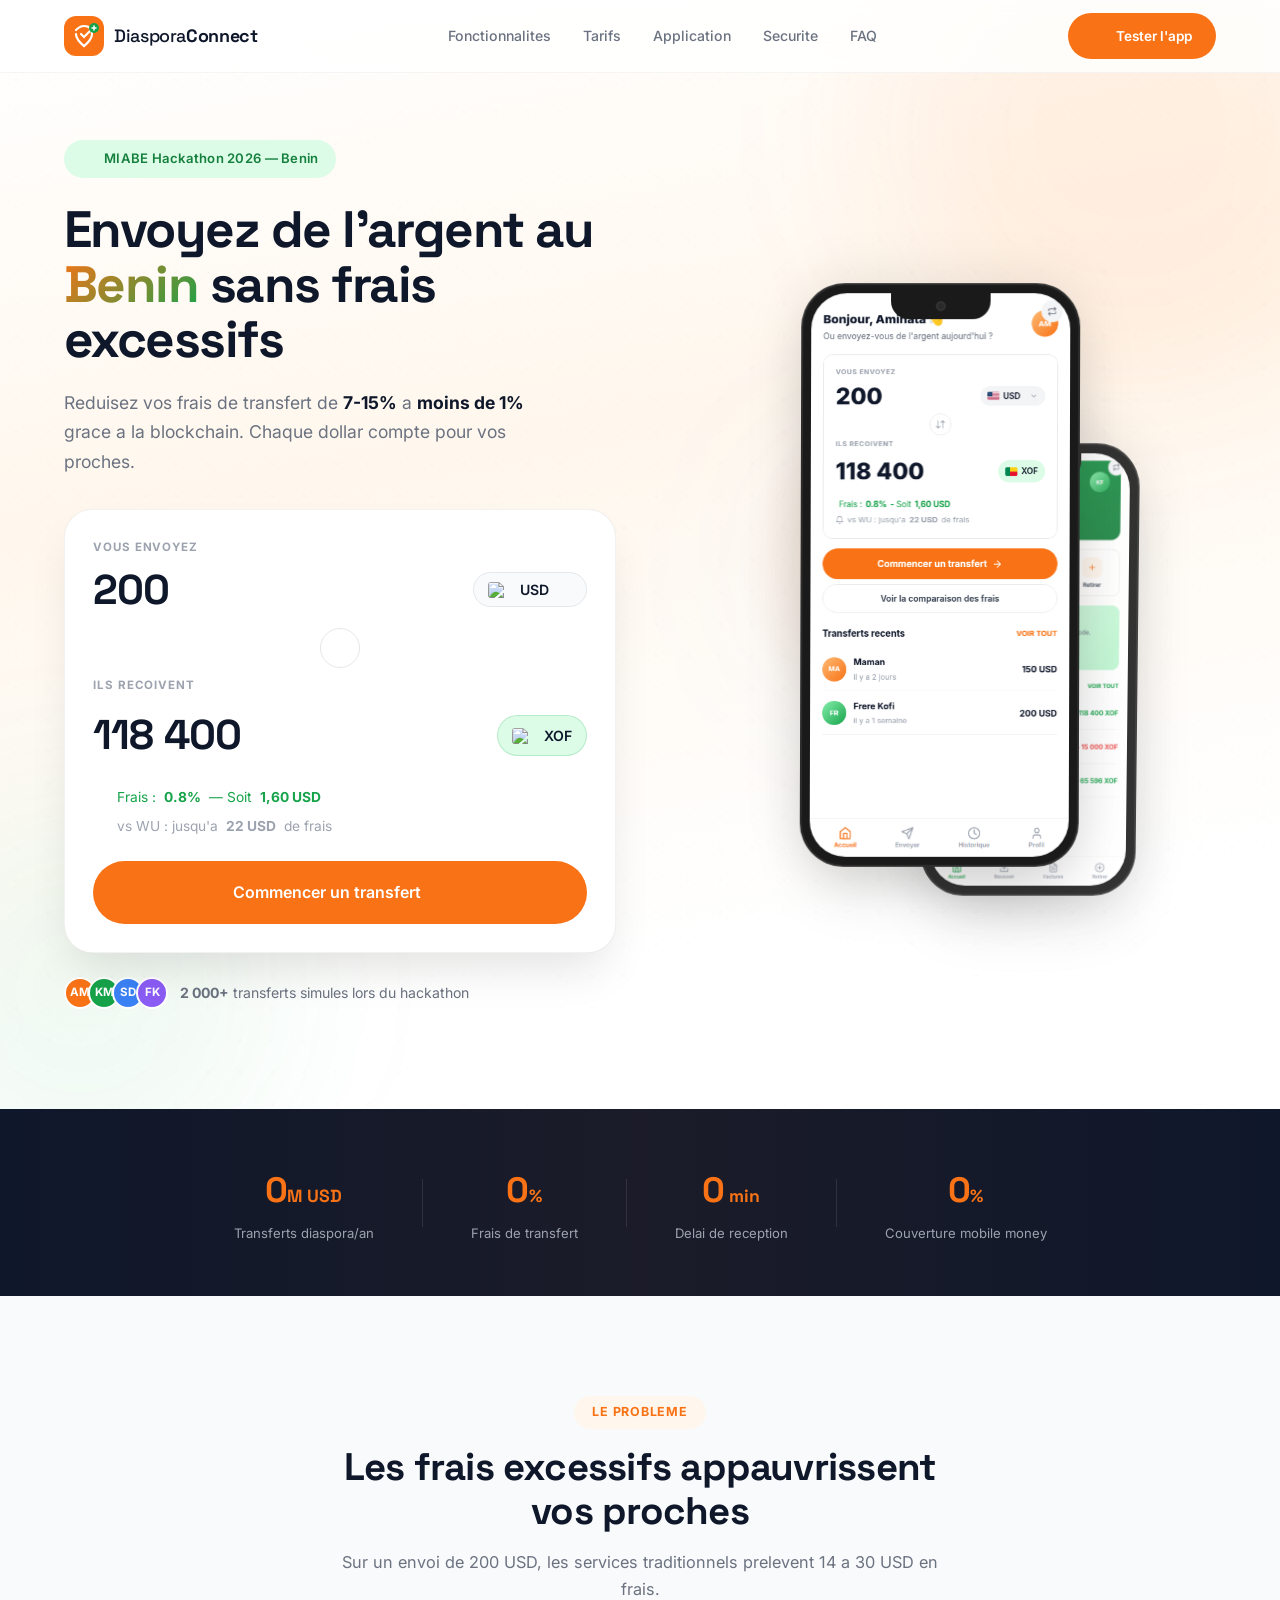
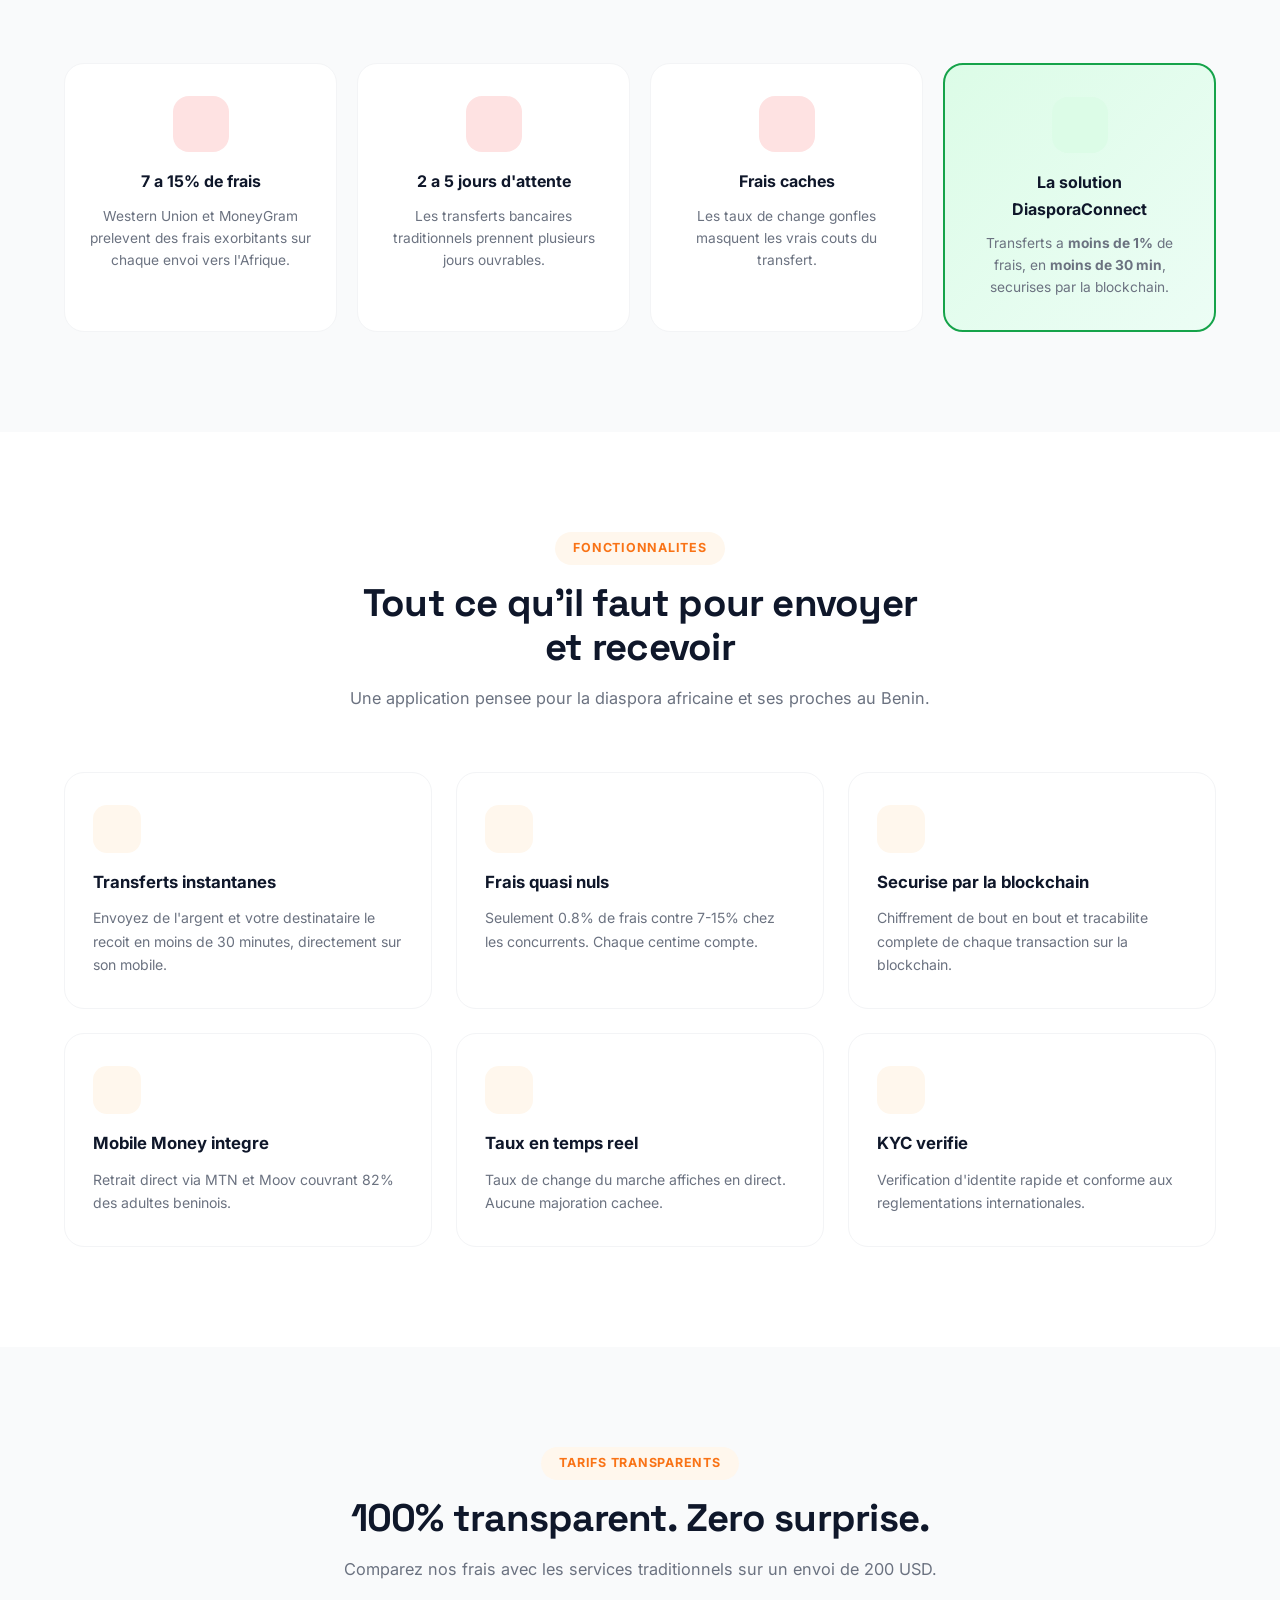
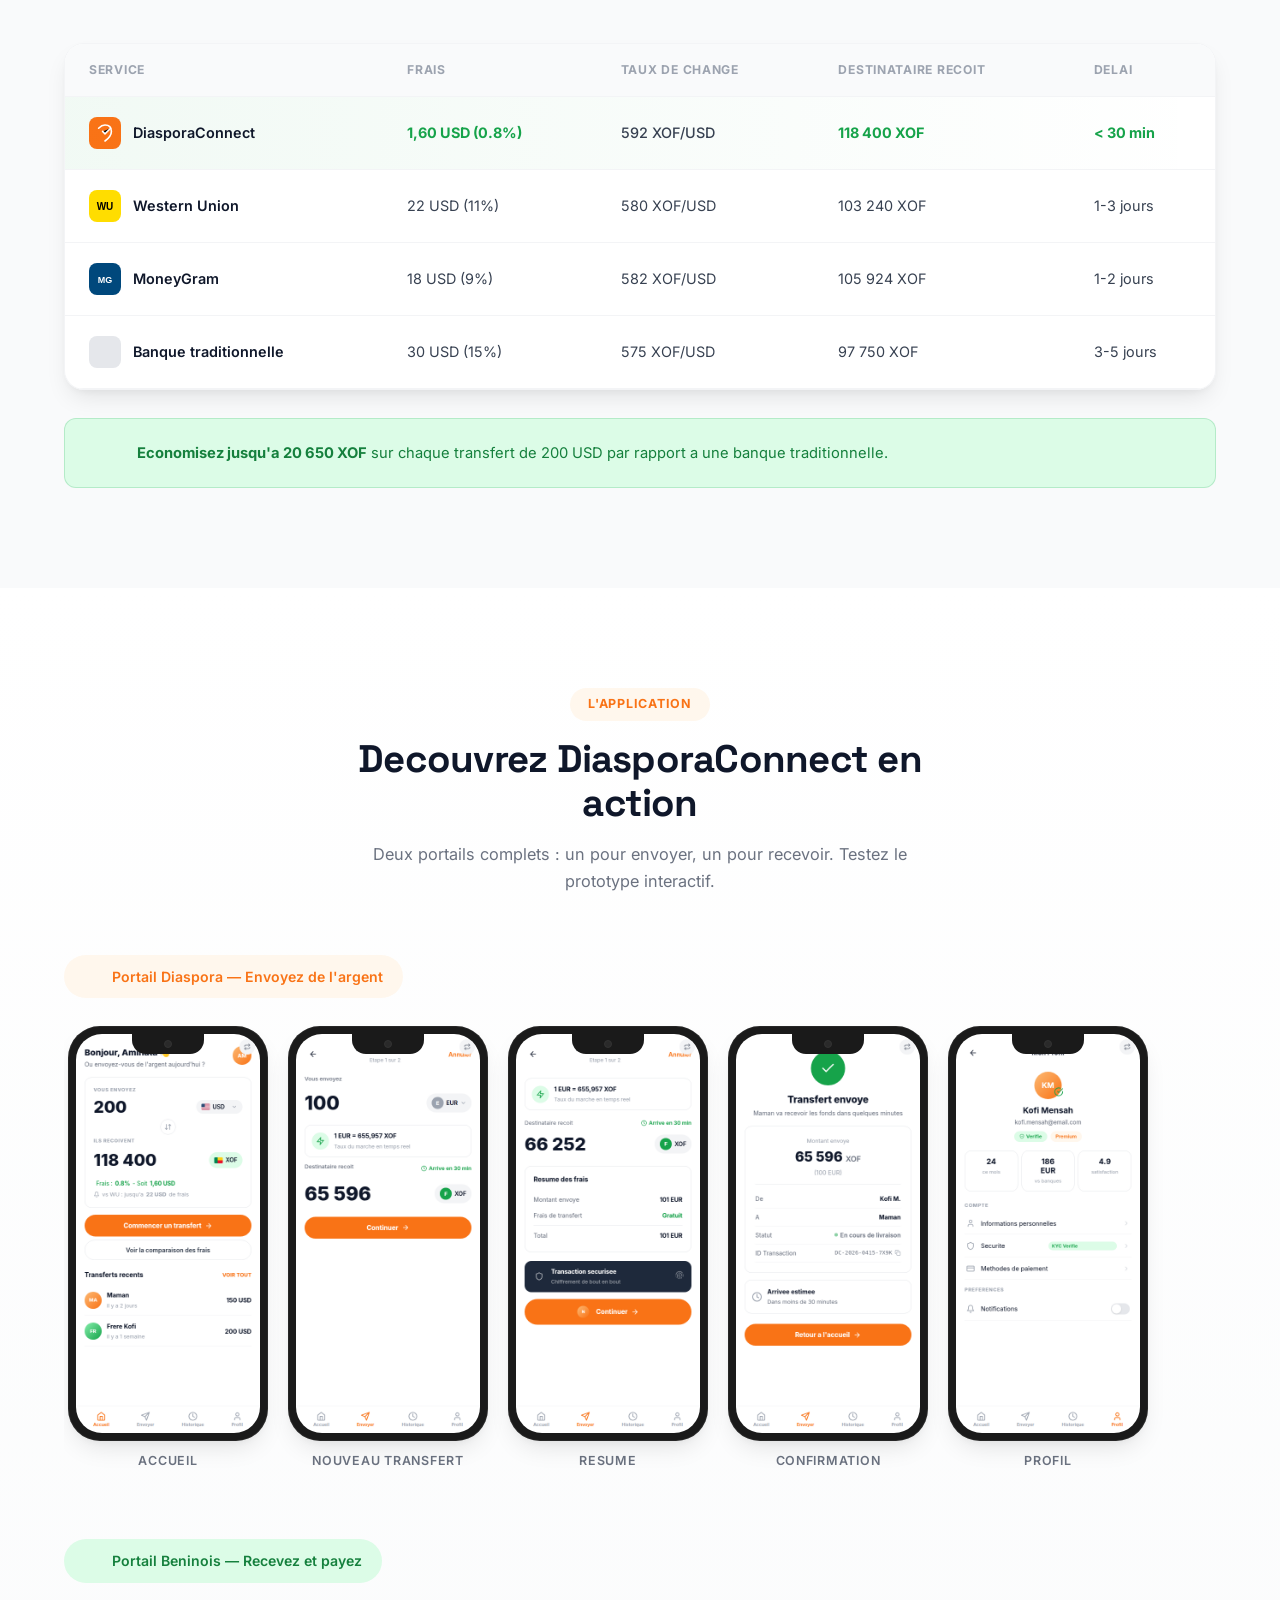
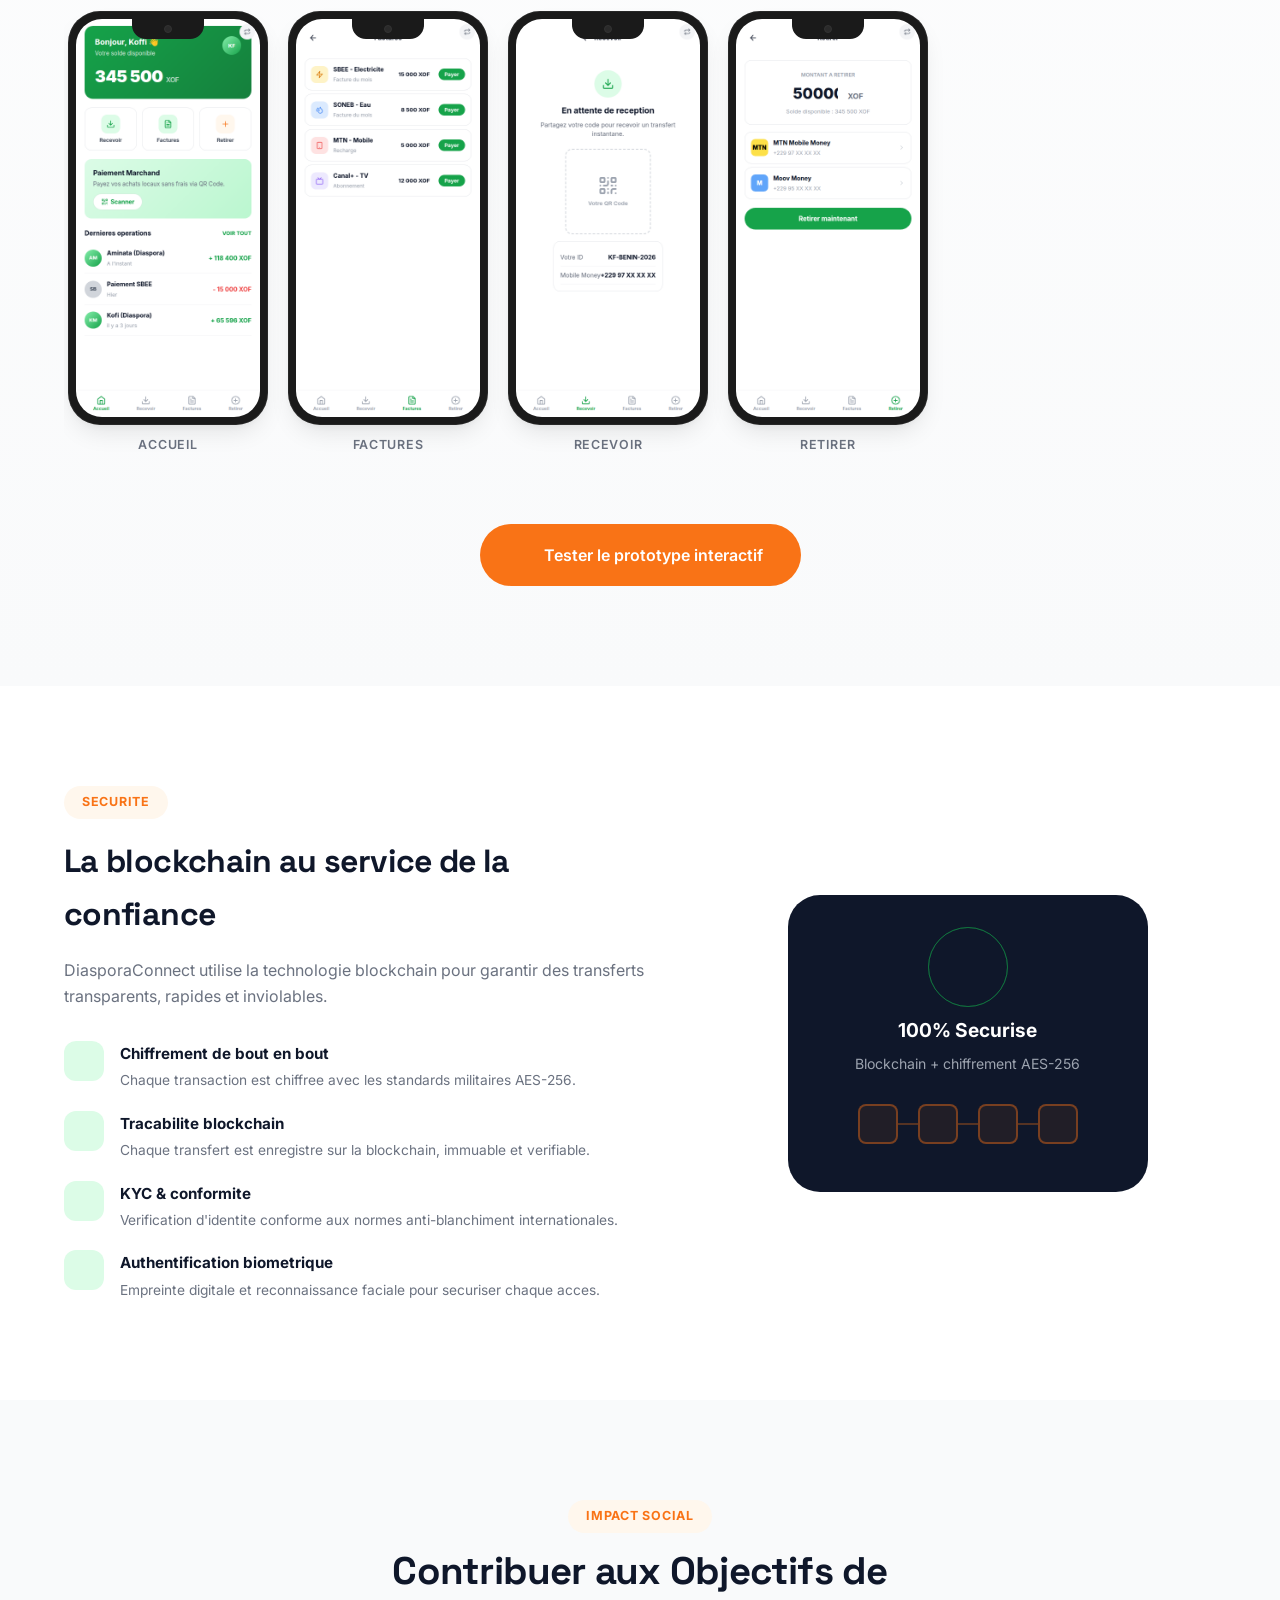
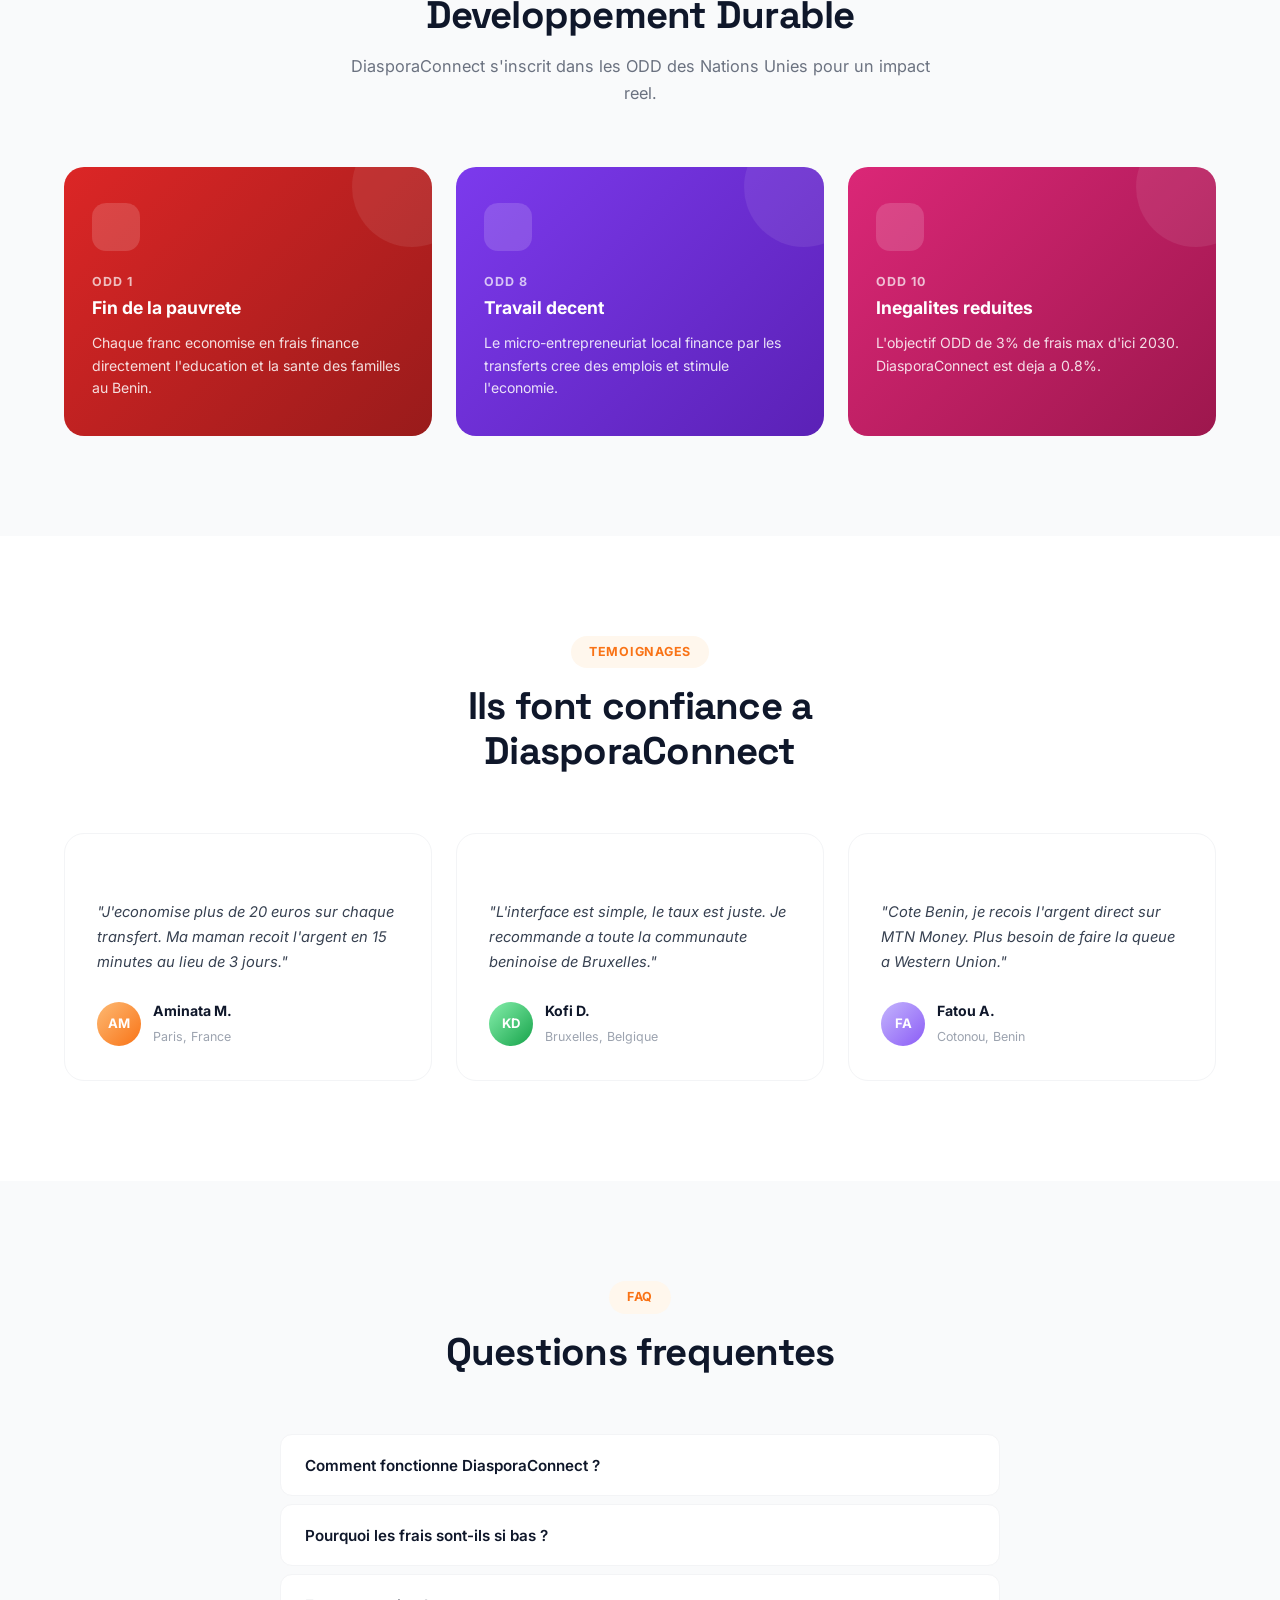
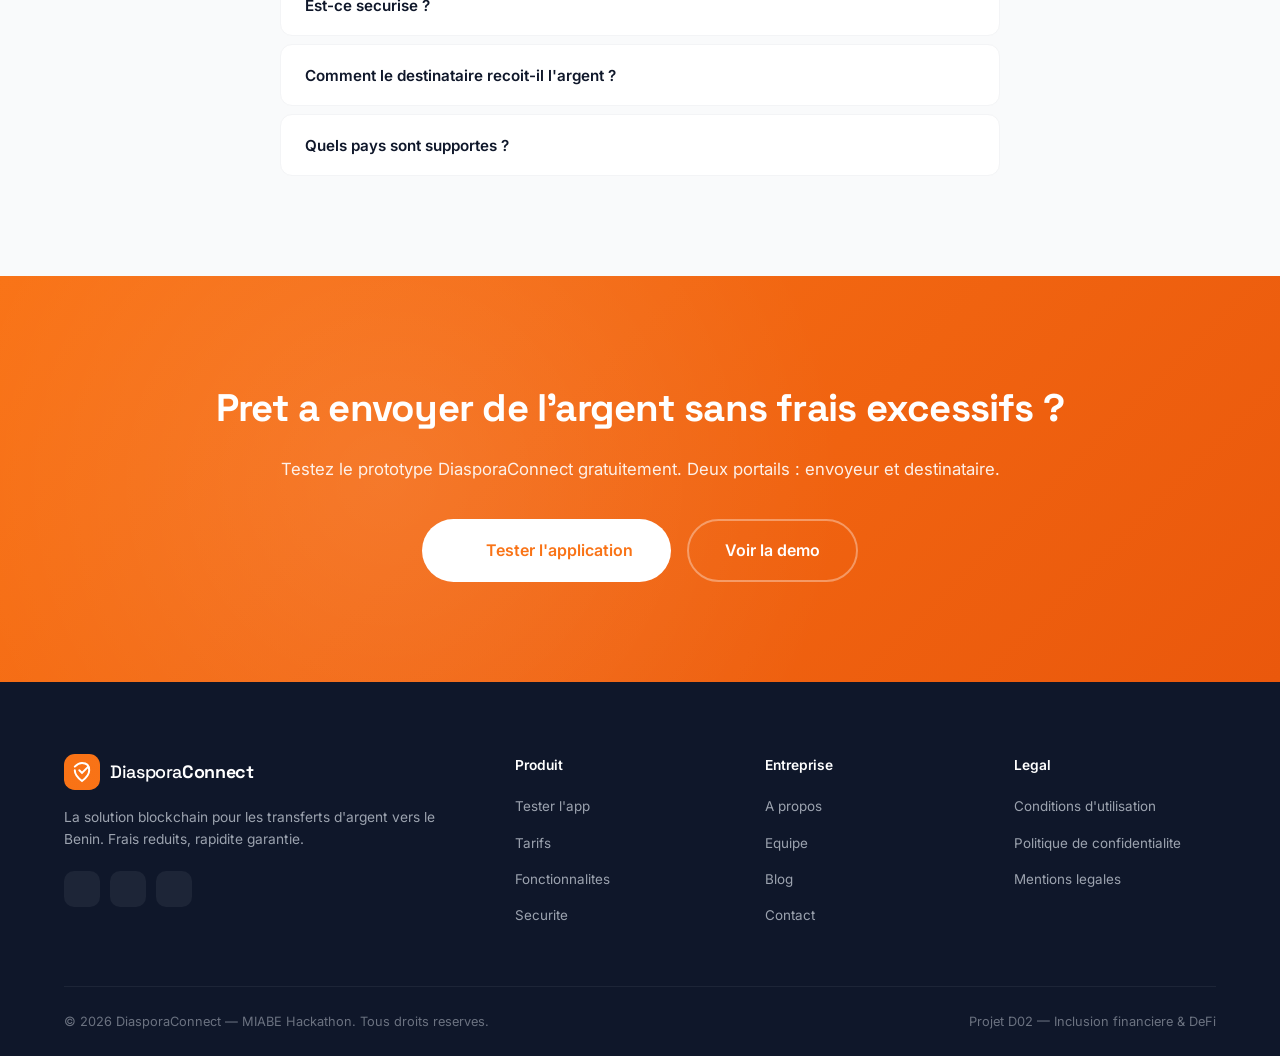
==== commit b0fe783a: "feat: iPhone mockups with real screenshots + mobile responsive fix - Replace placeholder phone mocku" ====
--- a/index.html
+++ b/index.html
@@ -108,11 +108,17 @@
     <div class="hero-visual">
       <div class="hero-glow"></div>
       <div class="hero-phone-group">
-        <div class="phone-frame phone-main">
-          <img src="assets/screens/home-sender.png" alt="DiasporaConnect - Accueil Envoyeur" onerror="this.parentElement.innerHTML='<div class=phone-placeholder><span>Portail Diaspora</span></div>'"/>
-        </div>
-        <div class="phone-frame phone-secondary">
-          <img src="assets/screens/home-receiver.png" alt="DiasporaConnect - Accueil Destinataire" onerror="this.parentElement.innerHTML='<div class=phone-placeholder><span>Portail Benin</span></div>'"/>
+        <div class="iphone-frame iphone-main">
+          <div class="iphone-notch"></div>
+          <div class="iphone-screen">
+            <img src="assets/screens/diaspora-home.png" alt="DiasporaConnect - Accueil Envoyeur"/>
+          </div>
+        </div>
+        <div class="iphone-frame iphone-secondary">
+          <div class="iphone-notch"></div>
+          <div class="iphone-screen">
+            <img src="assets/screens/benin-home.png" alt="DiasporaConnect - Accueil Destinataire"/>
+          </div>
         </div>
       </div>
     </div>
@@ -246,56 +252,77 @@
   </div>
 </section>
 
-<!-- ===== DEMO APP ===== -->
-<section class="demo-section" id="demo" data-animate-section>
-  <div class="container">
-    <div class="section-header">
-      <span class="section-tag">Testez l'application</span>
+<!-- ===== APP SHOWCASE ===== -->
+<section class="showcase-section" id="demo" data-animate-section>
+  <div class="container">
+    <div class="section-header">
+      <span class="section-tag">L'application</span>
       <h2>Decouvrez DiasporaConnect en action</h2>
-      <p>Naviguez dans le prototype comme sur un vrai telephone. Deux portails : Diaspora et Benin.</p>
-    </div>
-
-    <div class="demo-wrapper">
-      <!-- Phone Frame with live iframe -->
-      <div class="demo-phone" data-animate="fade-up">
-        <div class="demo-phone-frame">
-          <div class="demo-phone-notch"></div>
-          <div class="demo-phone-screen">
-            <iframe src="app.html" class="demo-iframe" title="DiasporaConnect Prototype"></iframe>
-          </div>
-        </div>
-        <a href="app.html" class="btn btn-primary btn-lg demo-cta" target="_blank">
-          <i data-lucide="maximize-2" style="width:18px;height:18px;"></i> Ouvrir en plein ecran
-        </a>
-      </div>
-
-      <!-- Flow Description -->
-      <div class="demo-flow" data-animate="fade-left">
-        <div class="flow-card-big">
-          <div class="flow-icon flow-icon-orange"><i data-lucide="plane"></i></div>
-          <div>
-            <h3>Portail Diaspora</h3>
-            <p>Envoyez de l'argent depuis l'etranger</p>
-          </div>
-        </div>
-        <div class="flow-steps">
-          <div class="flow-step"><div class="flow-num">1</div><div><strong>Tableau de bord</strong><p>Calculateur en temps reel, historique des transferts</p></div></div>
-          <div class="flow-step"><div class="flow-num">2</div><div><strong>Nouveau transfert</strong><p>Saisissez le montant, choisissez la devise, taux live</p></div></div>
-          <div class="flow-step"><div class="flow-num">3</div><div><strong>Resume & securite</strong><p>Verifiez les frais, le montant recu, chiffrement blockchain</p></div></div>
-          <div class="flow-step"><div class="flow-num">4</div><div><strong>Confirmation</strong><p>ID transaction, statut en temps reel, arrivee estimee</p></div></div>
-        </div>
-        <div class="flow-card-big flow-card-green">
-          <div class="flow-icon flow-icon-green"><i data-lucide="map-pin"></i></div>
-          <div>
-            <h3>Portail Beninois</h3>
-            <p>Recevez, payez vos factures, retirez en Mobile Money</p>
-          </div>
-        </div>
-        <div class="flow-steps">
-          <div class="flow-step"><div class="flow-num flow-num-green">1</div><div><strong>Solde & actions</strong><p>Balance, recevoir, factures, retrait, paiement QR</p></div></div>
-          <div class="flow-step"><div class="flow-num flow-num-green">2</div><div><strong>Factures</strong><p>Payez SBEE, SONEB, MTN, Canal+ en un clic</p></div></div>
-        </div>
-      </div>
+      <p>Deux portails complets : un pour envoyer, un pour recevoir. Testez le prototype interactif.</p>
+    </div>
+
+    <!-- Diaspora Portal Showcase -->
+    <div class="showcase-portal" data-animate="fade-up">
+      <div class="showcase-label showcase-label-orange">
+        <i data-lucide="plane" style="width:18px;height:18px;"></i>
+        <span>Portail Diaspora — Envoyez de l'argent</span>
+      </div>
+      <div class="showcase-scroll">
+        <div class="showcase-phones">
+          <div class="showcase-item">
+            <div class="iphone-frame-sm"><div class="iphone-notch-sm"></div><div class="iphone-screen-sm"><img src="assets/screens/diaspora-home.png" alt="Accueil"/></div></div>
+            <span class="showcase-caption">Accueil</span>
+          </div>
+          <div class="showcase-item">
+            <div class="iphone-frame-sm"><div class="iphone-notch-sm"></div><div class="iphone-screen-sm"><img src="assets/screens/diaspora-transfer.png" alt="Transfert"/></div></div>
+            <span class="showcase-caption">Nouveau transfert</span>
+          </div>
+          <div class="showcase-item">
+            <div class="iphone-frame-sm"><div class="iphone-notch-sm"></div><div class="iphone-screen-sm"><img src="assets/screens/diaspora-summary.png" alt="Resume"/></div></div>
+            <span class="showcase-caption">Resume</span>
+          </div>
+          <div class="showcase-item">
+            <div class="iphone-frame-sm"><div class="iphone-notch-sm"></div><div class="iphone-screen-sm"><img src="assets/screens/diaspora-sent.png" alt="Confirme"/></div></div>
+            <span class="showcase-caption">Confirmation</span>
+          </div>
+          <div class="showcase-item">
+            <div class="iphone-frame-sm"><div class="iphone-notch-sm"></div><div class="iphone-screen-sm"><img src="assets/screens/diaspora-profile.png" alt="Profil"/></div></div>
+            <span class="showcase-caption">Profil</span>
+          </div>
+        </div>
+      </div>
+    </div>
+
+    <!-- Benin Portal Showcase -->
+    <div class="showcase-portal" data-animate="fade-up" data-delay=".15">
+      <div class="showcase-label showcase-label-green">
+        <i data-lucide="map-pin" style="width:18px;height:18px;"></i>
+        <span>Portail Beninois — Recevez et payez</span>
+      </div>
+      <div class="showcase-scroll">
+        <div class="showcase-phones">
+          <div class="showcase-item">
+            <div class="iphone-frame-sm"><div class="iphone-notch-sm"></div><div class="iphone-screen-sm"><img src="assets/screens/benin-home.png" alt="Accueil Benin"/></div></div>
+            <span class="showcase-caption">Accueil</span>
+          </div>
+          <div class="showcase-item">
+            <div class="iphone-frame-sm"><div class="iphone-notch-sm"></div><div class="iphone-screen-sm"><img src="assets/screens/benin-bills.png" alt="Factures"/></div></div>
+            <span class="showcase-caption">Factures</span>
+          </div>
+          <div class="showcase-item">
+            <div class="iphone-frame-sm"><div class="iphone-notch-sm"></div><div class="iphone-screen-sm"><img src="assets/screens/benin-receive.png" alt="Recevoir"/></div></div>
+            <span class="showcase-caption">Recevoir</span>
+          </div>
+          <div class="showcase-item">
+            <div class="iphone-frame-sm"><div class="iphone-notch-sm"></div><div class="iphone-screen-sm"><img src="assets/screens/benin-withdraw.png" alt="Retirer"/></div></div>
+            <span class="showcase-caption">Retirer</span>
+          </div>
+        </div>
+      </div>
+    </div>
+
+    <div class="showcase-cta" data-animate="fade-up" data-delay=".25">
+      <a href="app.html" class="btn btn-primary btn-lg"><i data-lucide="smartphone" style="width:18px;height:18px;"></i> Tester le prototype interactif</a>
     </div>
   </div>
 </section>
--- a/styles.css
+++ b/styles.css
@@ -99,15 +99,24 @@
 .trust-avatar{width:32px;height:32px;border-radius:50%;color:var(--white);display:flex;align-items:center;justify-content:center;font-size:.72rem;font-weight:700;border:2px solid var(--white);margin-left:-8px}
 .trust-avatar:first-child{margin-left:0}
 
-/* Phone mockups */
+/* iPhone frames */
 .hero-visual{position:relative;display:flex;justify-content:center;perspective:1200px}
 .hero-phone-group{position:relative}
-.phone-frame{border-radius:32px;overflow:hidden;background:var(--white);box-shadow:var(--shadow-2xl);transition:transform .6s var(--ease)}
-.phone-frame img{width:100%;height:auto;display:block}
-.phone-main{width:280px;position:relative;z-index:2;transform:rotateY(-5deg) rotateX(2deg)}
-.phone-main:hover{transform:rotateY(0) rotateX(0) scale(1.02)}
-.phone-secondary{width:220px;position:absolute;right:-60px;bottom:-30px;z-index:1;transform:rotateY(-12deg) rotateX(3deg);opacity:.9}
-.phone-placeholder{width:100%;aspect-ratio:9/19;background:linear-gradient(135deg,var(--primary-50),var(--green-light));display:flex;align-items:center;justify-content:center;font-weight:700;color:var(--g500);font-size:.9rem;text-align:center;padding:20px}
+.iphone-frame{background:#1a1a1a;border-radius:44px;padding:10px;position:relative;box-shadow:var(--shadow-2xl),0 0 0 2px rgba(255,255,255,.08) inset,0 0 60px rgba(0,0,0,.1)}
+.iphone-notch{position:absolute;top:10px;left:50%;transform:translateX(-50%);width:100px;height:26px;background:#1a1a1a;border-radius:0 0 18px 18px;z-index:10}
+.iphone-notch::after{content:'';position:absolute;top:8px;left:50%;transform:translateX(-50%);width:10px;height:10px;border-radius:50%;background:#2a2a2a;border:2px solid #333}
+.iphone-screen{border-radius:36px;overflow:hidden;background:var(--white)}
+.iphone-screen img{width:100%;height:auto;display:block}
+.iphone-main{width:280px;position:relative;z-index:2;transform:rotateY(-5deg) rotateX(2deg);transition:transform .6s var(--ease)}
+.iphone-main:hover{transform:rotateY(0) rotateX(0) scale(1.02)}
+.iphone-secondary{width:220px;position:absolute;right:-60px;bottom:-30px;z-index:1;transform:rotateY(-12deg) rotateX(3deg);opacity:.9;transition:transform .6s var(--ease)}
+/* Small iPhone frame for showcase */
+.iphone-frame-sm{background:#1a1a1a;border-radius:32px;padding:8px;position:relative;box-shadow:var(--shadow-lg),0 0 0 1px rgba(255,255,255,.06) inset;transition:transform .4s var(--ease)}
+.iphone-frame-sm:hover{transform:translateY(-8px) scale(1.02)}
+.iphone-notch-sm{position:absolute;top:8px;left:50%;transform:translateX(-50%);width:72px;height:20px;background:#1a1a1a;border-radius:0 0 14px 14px;z-index:10}
+.iphone-notch-sm::after{content:'';position:absolute;top:6px;left:50%;transform:translateX(-50%);width:8px;height:8px;border-radius:50%;background:#2a2a2a;border:1.5px solid #333}
+.iphone-screen-sm{border-radius:26px;overflow:hidden;background:var(--white)}
+.iphone-screen-sm img{width:100%;height:auto;display:block}
 .hero-glow{position:absolute;width:400px;height:400px;border-radius:50%;background:radial-gradient(circle,rgba(249,115,22,.2) 0%,transparent 70%);top:50%;left:50%;transform:translate(-50%,-50%);z-index:0;animation:glowPulse 4s ease-in-out infinite}
 @keyframes glowPulse{0%,100%{transform:translate(-50%,-50%) scale(1);opacity:.6}50%{transform:translate(-50%,-50%) scale(1.2);opacity:1}}
 
@@ -176,30 +185,21 @@
 .savings-callout{display:flex;align-items:center;gap:16px;background:var(--green-light);border:1px solid rgba(22,163,74,.2);border-radius:var(--r);padding:20px 28px;margin-top:28px;font-size:.92rem;color:var(--green-dark)}
 .savings-icon{width:28px;height:28px;flex-shrink:0;color:var(--green)}
 
-/* === DEMO === */
-.demo-section{padding:100px 0;background:linear-gradient(180deg,var(--white) 0%,var(--g50) 100%)}
-.demo-wrapper{display:grid;grid-template-columns:auto 1fr;gap:60px;align-items:start;justify-items:center}
-.demo-phone{position:sticky;top:100px}
-.demo-phone-frame{width:300px;background:var(--dark);border-radius:40px;padding:12px;position:relative;overflow:hidden;box-shadow:var(--shadow-2xl),0 0 0 1px rgba(255,255,255,.1) inset}
-.demo-phone-notch{width:120px;height:28px;background:var(--dark);border-radius:0 0 20px 20px;position:absolute;top:0;left:50%;transform:translateX(-50%);z-index:10}
-.demo-phone-screen{border-radius:30px;overflow:hidden;background:var(--white);aspect-ratio:9/19.5}
-.demo-iframe{width:100%;height:100%;border:none;border-radius:30px}
-.demo-cta{margin-top:16px;width:100%}
-.demo-flow{padding-top:20px}
-.flow-card-big{display:flex;align-items:center;gap:16px;padding:20px;border-radius:var(--rl);background:var(--white);border:1px solid var(--g200);margin-bottom:16px}
-.flow-card-green{border-color:rgba(22,163,74,.3);background:var(--green-light)}
-.flow-icon{width:48px;height:48px;border-radius:14px;display:flex;align-items:center;justify-content:center;flex-shrink:0}
-.flow-icon svg{width:22px;height:22px}
-.flow-icon-orange{background:var(--primary-light);color:var(--primary)}
-.flow-icon-green{background:var(--green-light);color:var(--green)}
-.flow-card-big h3{font-size:1.05rem;font-weight:700;color:var(--dark);margin-bottom:2px}
-.flow-card-big p{font-size:.84rem;color:var(--g500)}
-.flow-steps{display:flex;flex-direction:column;gap:8px;margin-bottom:24px;padding-left:8px}
-.flow-step{display:flex;gap:14px;align-items:flex-start;padding:10px 0}
-.flow-num{width:32px;height:32px;border-radius:50%;background:var(--primary);color:var(--white);display:flex;align-items:center;justify-content:center;font-weight:700;font-size:.82rem;flex-shrink:0}
-.flow-num-green{background:var(--green)}
-.flow-step strong{font-size:.9rem;color:var(--dark);display:block;margin-bottom:2px}
-.flow-step p{font-size:.82rem;color:var(--g500);line-height:1.4;margin:0}
+/* === SHOWCASE === */
+.showcase-section{padding:100px 0;background:linear-gradient(180deg,var(--white) 0%,var(--g50) 100%)}
+.showcase-portal{margin-bottom:48px}
+.showcase-label{display:inline-flex;align-items:center;gap:10px;padding:10px 20px;border-radius:50px;font-weight:600;font-size:.88rem;margin-bottom:20px}
+.showcase-label-orange{background:var(--primary-light);color:var(--primary)}
+.showcase-label-green{background:var(--green-light);color:var(--green-dark)}
+.showcase-scroll{overflow-x:auto;overflow-y:hidden;-webkit-overflow-scrolling:touch;padding:8px 0 20px;scrollbar-width:thin;scrollbar-color:var(--g300) transparent}
+.showcase-scroll::-webkit-scrollbar{height:6px}
+.showcase-scroll::-webkit-scrollbar-track{background:transparent}
+.showcase-scroll::-webkit-scrollbar-thumb{background:var(--g300);border-radius:3px}
+.showcase-phones{display:flex;gap:20px;width:max-content;padding:0 4px}
+.showcase-item{display:flex;flex-direction:column;align-items:center;gap:10px;flex-shrink:0}
+.showcase-item .iphone-frame-sm{width:200px}
+.showcase-caption{font-size:.78rem;font-weight:600;color:var(--g500);text-transform:uppercase;letter-spacing:.06em}
+.showcase-cta{text-align:center;margin-top:16px}
 
 /* Security */
 .security-section{padding:100px 0}
@@ -296,35 +296,59 @@
   .hero-container{grid-template-columns:1fr;text-align:center}
   .hero-content{display:flex;flex-direction:column;align-items:center}
   .hero-subtitle{max-width:100%}
-  .hero-visual{margin-top:20px}
-  .phone-main{width:240px}.phone-secondary{width:190px;right:-40px}
+  .hero-visual{margin-top:32px}
+  .iphone-main{width:240px}.iphone-secondary{width:190px;right:-40px}
   .problem-grid{grid-template-columns:repeat(2,1fr)}
   .features-grid{grid-template-columns:repeat(2,1fr)}
   .security-grid{grid-template-columns:1fr}
-  .demo-wrapper{grid-template-columns:1fr}
-  .demo-phone{position:relative;top:auto;justify-self:center}
   .footer-grid{grid-template-columns:1fr 1fr;gap:32px}
+  .showcase-item .iphone-frame-sm{width:180px}
 }
 @media(max-width:768px){
   .nav-links,.nav-actions{display:none}
-  .nav-links.active,.nav-actions.active{display:flex;flex-direction:column;position:absolute;top:72px;left:0;right:0;background:var(--white);padding:24px;gap:12px;box-shadow:var(--shadow-lg);border-bottom:1px solid var(--g100)}
-  .nav-actions.active{top:auto;padding-top:0;box-shadow:none;border:none}
+  .nav-links.active,.nav-actions.active{display:flex;flex-direction:column;position:fixed;top:72px;left:0;right:0;background:var(--white);padding:20px 24px;gap:16px;box-shadow:var(--shadow-lg);border-bottom:1px solid var(--g100);z-index:999}
+  .nav-links.active a{font-size:1rem;padding:8px 0}
+  .nav-actions.active{top:auto;position:static;padding:0 24px 16px;box-shadow:none;border:none}
   .mobile-toggle{display:block}
-  .hero{padding:120px 0 60px;min-height:auto}
-  .hero h1{font-size:2rem}
-  .calc-input-group input,.calc-result{font-size:2rem}
-  .stats-container{gap:24px}.stat-divider{display:none}.stat-number{font-size:1.6rem}
-  .section-header h2{font-size:1.6rem}
+  .hero{padding:100px 0 60px;min-height:auto}
+  .hero h1{font-size:1.85rem}
+  .hero-subtitle{font-size:.95rem}
+  .calculator{padding:20px}
+  .calc-input-group input,.calc-result{font-size:1.8rem}
+  .hero-trust{justify-content:center;text-align:center;flex-wrap:wrap}
+  .stats-container{gap:20px;flex-direction:row;flex-wrap:wrap;justify-content:center}
+  .stat-divider{display:none}
+  .stat{flex:1;min-width:120px}
+  .stat-number{font-size:1.5rem}
+  .section-header{margin-bottom:40px}
+  .section-header h2{font-size:1.5rem}
+  .section-header p{font-size:.9rem}
+  .problem-section,.features-section,.pricing-section,.showcase-section,.security-section,.odd-section,.testimonials-section,.faq-section{padding:60px 0}
   .problem-grid,.features-grid,.odd-grid,.testimonials-grid{grid-template-columns:1fr}
-  .demo-phone-frame{width:260px}
-  .cta-content h2{font-size:1.6rem}
+  .pricing-table th,.pricing-table td{padding:12px 14px;font-size:.8rem}
+  .showcase-item .iphone-frame-sm{width:160px}
+  .cta-section{padding:60px 0}
+  .cta-content h2{font-size:1.5rem}
+  .cta-buttons{flex-direction:column;align-items:center;gap:12px}
   .footer-grid{grid-template-columns:1fr}
   .footer-bottom{flex-direction:column;gap:8px;text-align:center}
 }
 @media(max-width:480px){
-  .hero h1{font-size:1.7rem}
-  .calculator{padding:20px}
-  .calc-input-group input,.calc-result{font-size:1.6rem}
-  .phone-main{width:200px}.phone-secondary{display:none}
-  .demo-phone-frame{width:240px}
+  .container{padding:0 16px}
+  .hero{padding:88px 0 48px}
+  .hero h1{font-size:1.55rem}
+  .hero-subtitle{font-size:.88rem}
+  .hero-badge{font-size:.72rem;padding:6px 14px}
+  .calculator{padding:16px;border-radius:var(--rl)}
+  .calc-input-group input,.calc-result{font-size:1.5rem}
+  .calc-row label{font-size:.68rem}
+  .currency-select{padding:6px 10px;font-size:.8rem}
+  .currency-select select{font-size:.8rem}
+  .iphone-main{width:200px}.iphone-secondary{display:none}
+  .showcase-item .iphone-frame-sm{width:140px}
+  .showcase-label{font-size:.78rem;padding:8px 14px}
+  .btn-lg{padding:14px 28px;font-size:.9rem}
+  .savings-callout{flex-direction:column;text-align:center;padding:16px}
+  .sec-visual-card{padding:32px 24px}
+  .faq-trigger{padding:16px 18px;font-size:.88rem}
 }
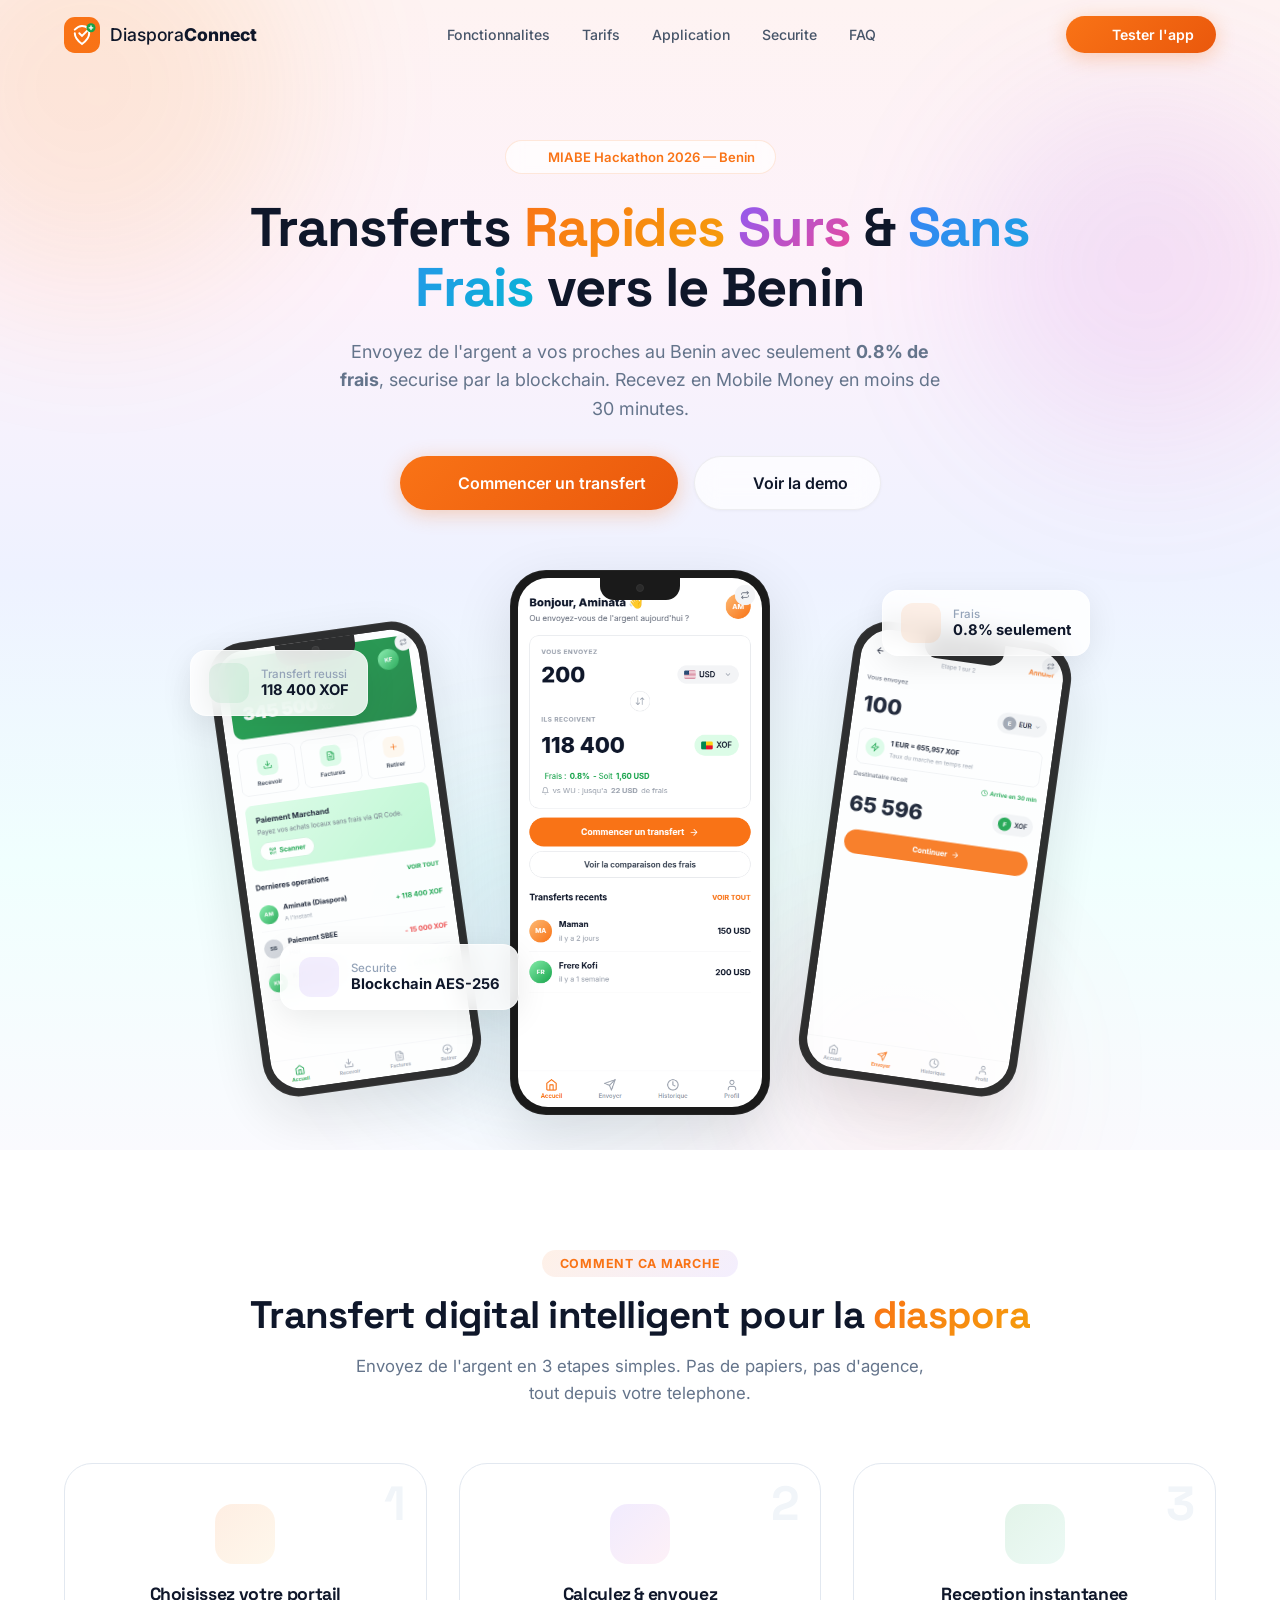
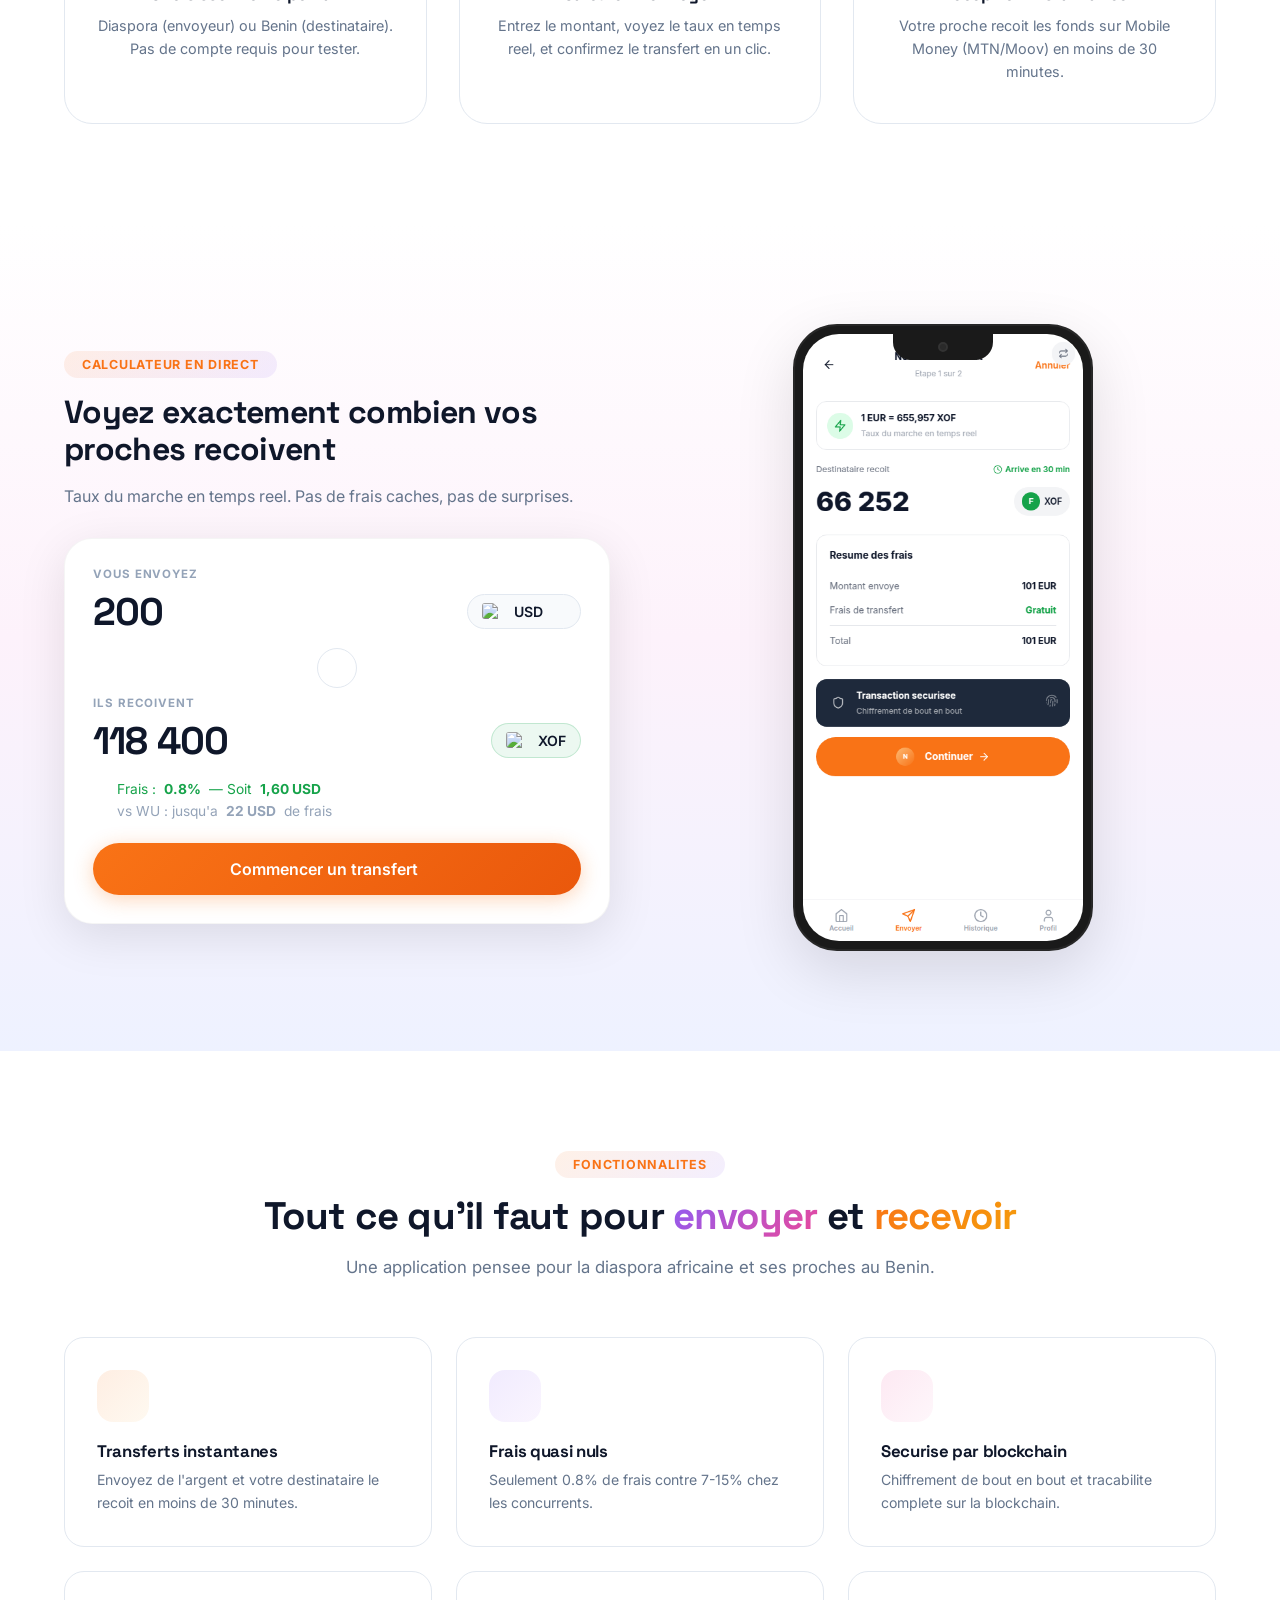
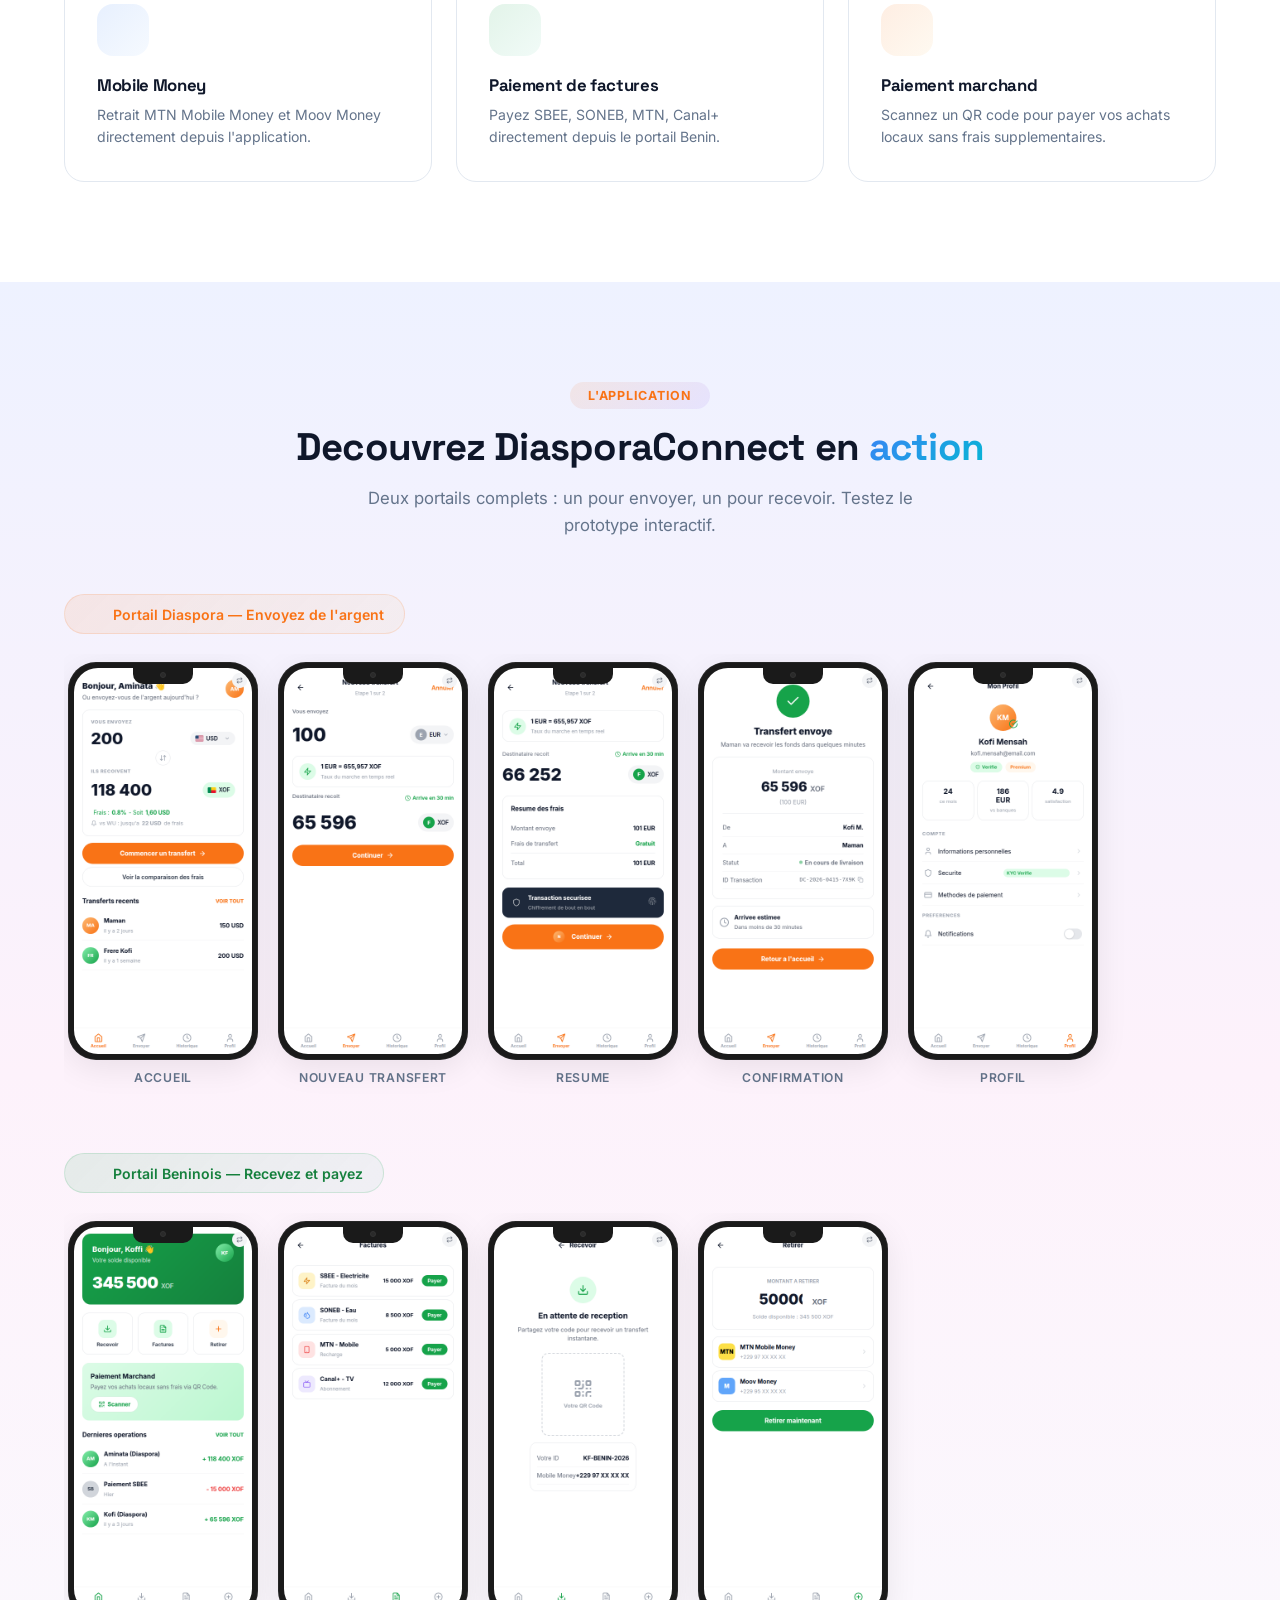
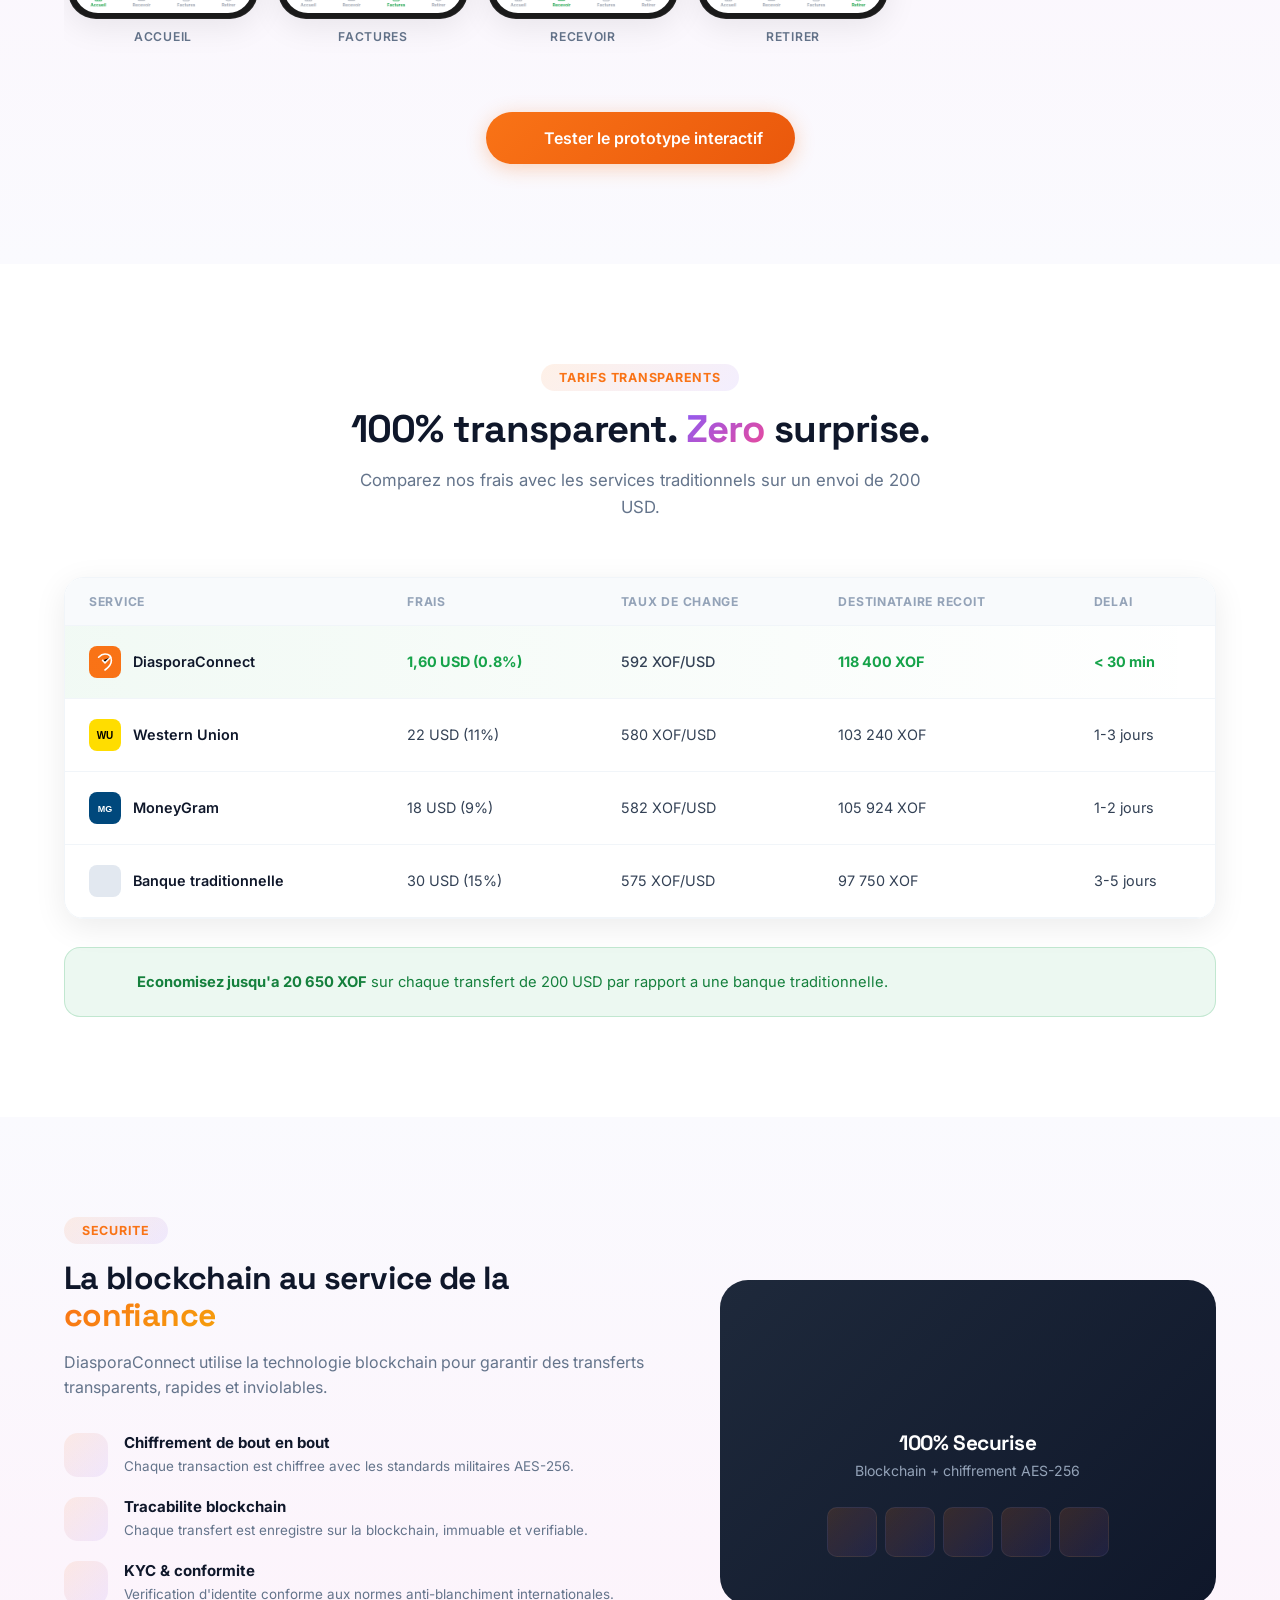
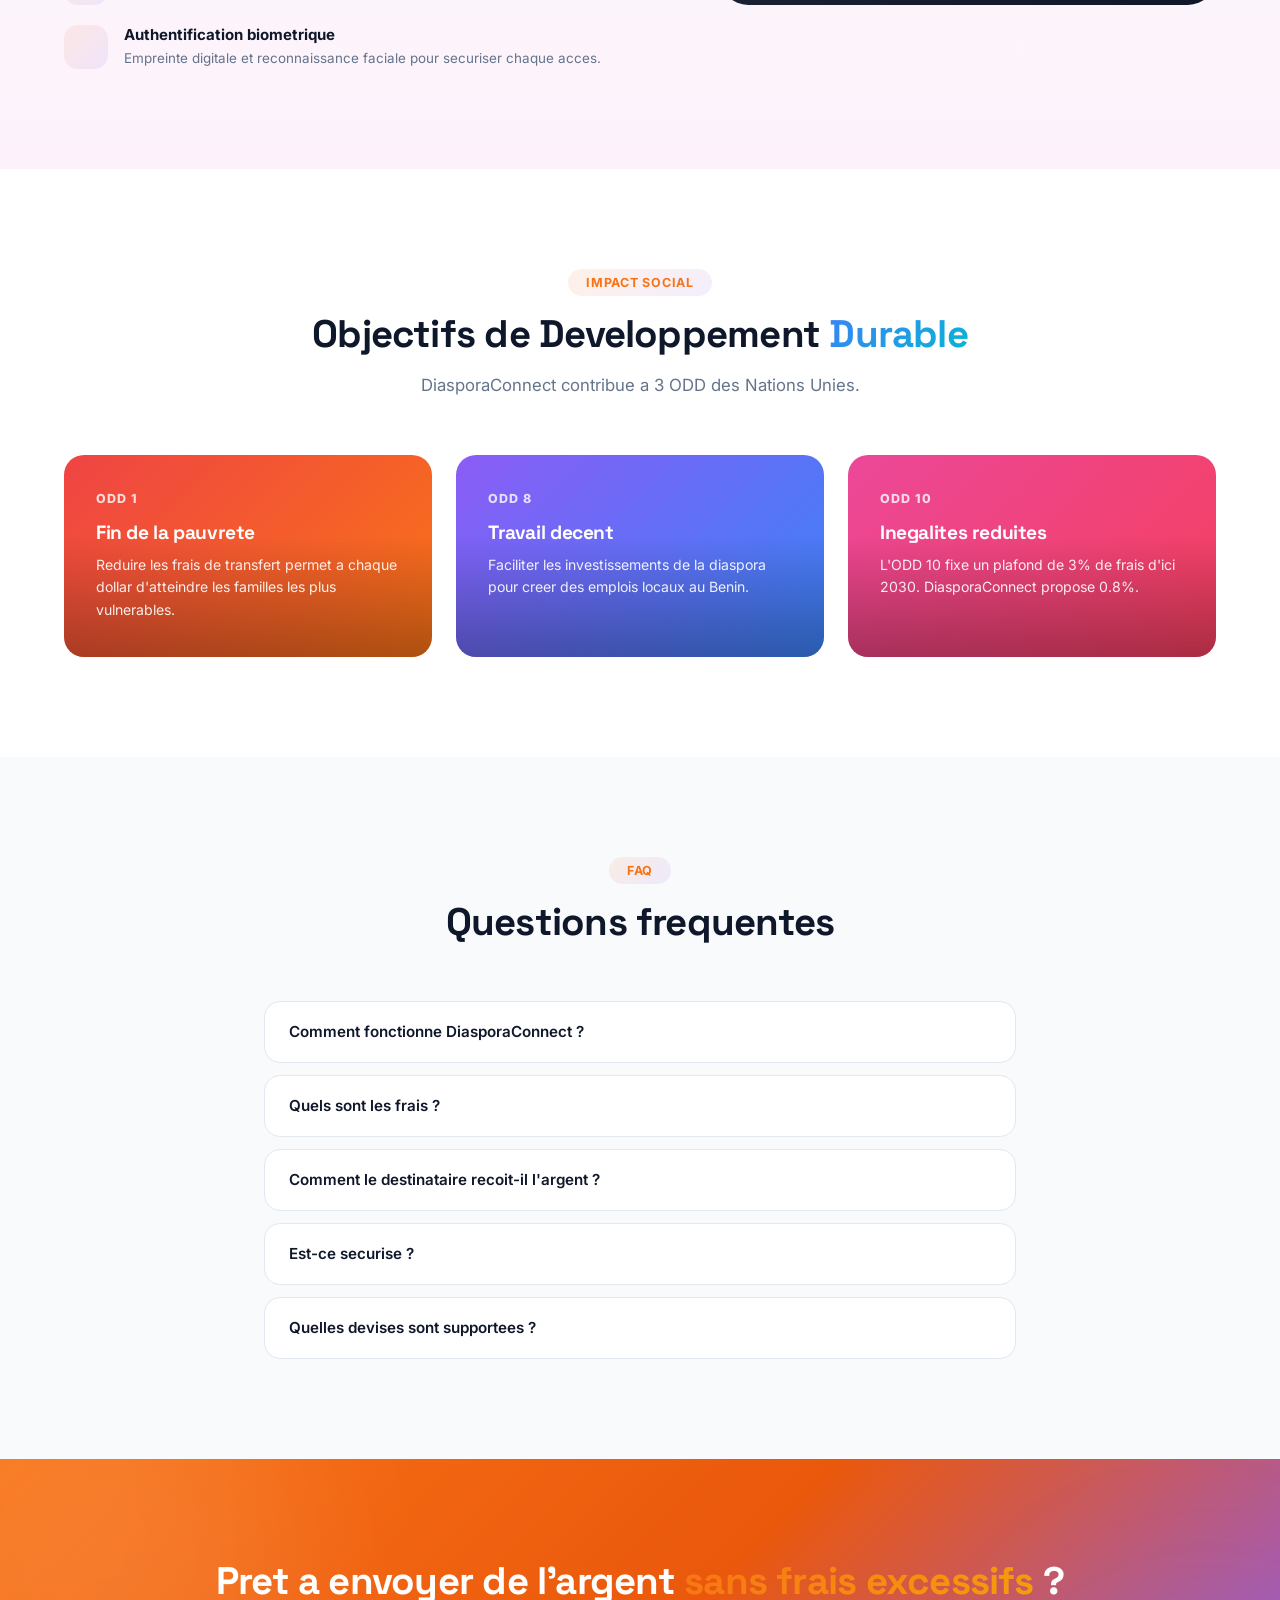
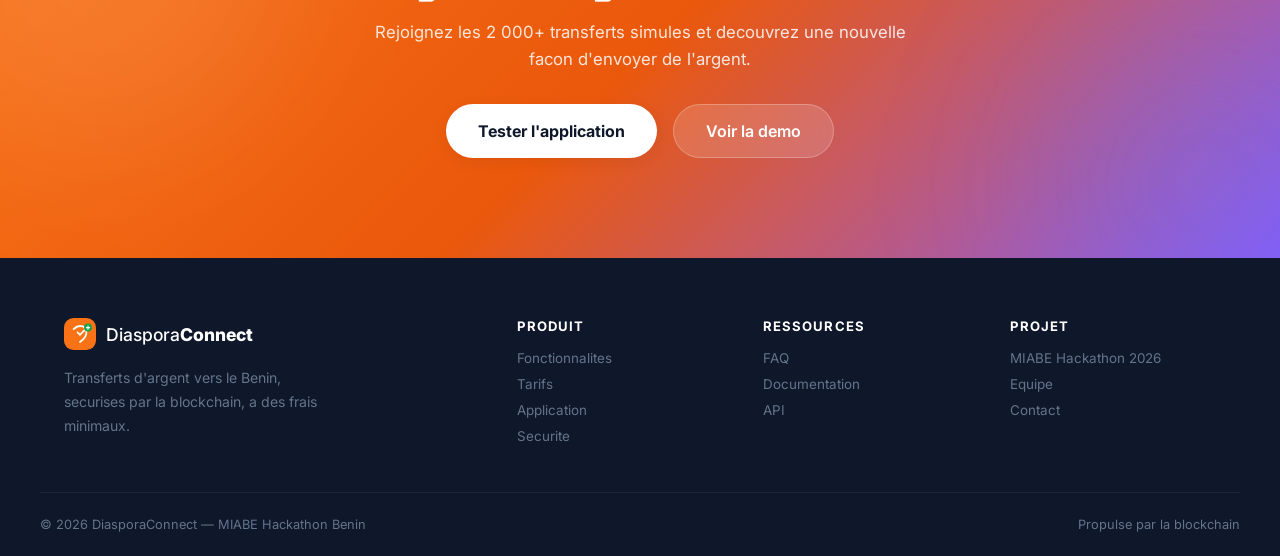
==== commit bdb3278e: "feat: complete redesign - Finno-style landing page - Pastel gradient hero (pink/purple/blue/cyan) wi" ====
--- a/index.html
+++ b/index.html
@@ -18,7 +18,7 @@
 <nav class="navbar" id="navbar">
   <div class="container nav-container">
     <a href="#" class="logo">
-      <svg class="logo-svg" width="40" height="40" viewBox="0 0 40 40" fill="none">
+      <svg class="logo-svg" width="36" height="36" viewBox="0 0 40 40" fill="none">
         <rect width="40" height="40" rx="12" fill="url(#lg)"/>
         <path d="M12 14C12 14 16 10 20 10C26 10 28 14 28 18C28 24 20 30 20 30C20 30 12 24 12 18" stroke="#fff" stroke-width="2.2" stroke-linecap="round" fill="none"/>
         <path d="M17 18L20 21L27 14" stroke="#fff" stroke-width="2.2" stroke-linecap="round"/>
@@ -47,16 +47,97 @@
     <div class="hero-orb orb-1"></div>
     <div class="hero-orb orb-2"></div>
     <div class="hero-orb orb-3"></div>
-    <div class="hero-grid-bg"></div>
-  </div>
-  <div class="container hero-container">
-    <div class="hero-content">
+    <div class="hero-orb orb-4"></div>
+  </div>
+  <div class="container">
+    <div class="hero-top">
       <div class="hero-badge"><i data-lucide="star" style="width:14px;height:14px;"></i> MIABE Hackathon 2026 — Benin</div>
-      <h1>Envoyez de l'argent au <span class="gradient-text">Benin</span> sans frais excessifs</h1>
-      <p class="hero-subtitle">Reduisez vos frais de transfert de <strong>7-15%</strong> a <strong>moins de 1%</strong> grace a la blockchain. Chaque dollar compte pour vos proches.</p>
-
-      <!-- Live Calculator -->
-      <div class="calculator" data-animate="fade-up">
+      <h1>Transferts <span class="gradient-text">Rapides</span> <span class="gradient-text2">Surs</span> &amp; <span class="gradient-text3">Sans Frais</span> vers le Benin</h1>
+      <p class="hero-subtitle">Envoyez de l'argent a vos proches au Benin avec seulement <strong>0.8% de frais</strong>, securise par la blockchain. Recevez en Mobile Money en moins de 30 minutes.</p>
+      <div class="hero-buttons">
+        <a href="app.html" class="btn btn-primary btn-lg"><i data-lucide="send" style="width:18px;height:18px;"></i> Commencer un transfert</a>
+        <a href="#demo" class="btn btn-glass btn-lg"><i data-lucide="play-circle" style="width:18px;height:18px;"></i> Voir la demo</a>
+      </div>
+    </div>
+
+    <!-- Floating phones hero -->
+    <div class="hero-phones">
+      <div class="hero-float-card float-card-1">
+        <div class="float-card-icon fc-green"><i data-lucide="check-circle" style="width:20px;height:20px;"></i></div>
+        <div>
+          <span class="float-card-title">Transfert reussi</span>
+          <span class="float-card-val">118 400 XOF</span>
+        </div>
+      </div>
+      <div class="hero-float-card float-card-2">
+        <div class="float-card-icon fc-orange"><i data-lucide="zap" style="width:20px;height:20px;"></i></div>
+        <div>
+          <span class="float-card-title">Frais</span>
+          <span class="float-card-val">0.8% seulement</span>
+        </div>
+      </div>
+      <div class="hero-float-card float-card-3">
+        <div class="float-card-icon fc-purple"><i data-lucide="shield-check" style="width:20px;height:20px;"></i></div>
+        <div>
+          <span class="float-card-title">Securite</span>
+          <span class="float-card-val">Blockchain AES-256</span>
+        </div>
+      </div>
+      <div class="iphone-hero iphone-hero-main">
+        <div class="iphone-notch-h"></div>
+        <div class="iphone-screen-h"><img src="assets/screens/diaspora-home.png" alt="Diaspora Home"/></div>
+      </div>
+      <div class="iphone-hero iphone-hero-left">
+        <div class="iphone-notch-h"></div>
+        <div class="iphone-screen-h"><img src="assets/screens/benin-home.png" alt="Benin Home"/></div>
+      </div>
+      <div class="iphone-hero iphone-hero-right">
+        <div class="iphone-notch-h"></div>
+        <div class="iphone-screen-h"><img src="assets/screens/diaspora-transfer.png" alt="Transfert"/></div>
+      </div>
+    </div>
+  </div>
+</section>
+
+<!-- ===== HOW IT WORKS ===== -->
+<section class="how-section" data-animate-section>
+  <div class="container">
+    <div class="section-header">
+      <span class="section-tag">Comment ca marche</span>
+      <h2>Transfert digital intelligent pour la <span class="gradient-text">diaspora</span></h2>
+      <p>Envoyez de l'argent en 3 etapes simples. Pas de papiers, pas d'agence, tout depuis votre telephone.</p>
+    </div>
+    <div class="steps-grid">
+      <div class="step-card" data-animate="fade-up">
+        <div class="step-num">1</div>
+        <div class="step-icon-wrap si-orange"><i data-lucide="user-plus"></i></div>
+        <h3>Choisissez votre portail</h3>
+        <p>Diaspora (envoyeur) ou Benin (destinataire). Pas de compte requis pour tester.</p>
+      </div>
+      <div class="step-card" data-animate="fade-up" data-delay=".1">
+        <div class="step-num">2</div>
+        <div class="step-icon-wrap si-purple"><i data-lucide="calculator"></i></div>
+        <h3>Calculez & envoyez</h3>
+        <p>Entrez le montant, voyez le taux en temps reel, et confirmez le transfert en un clic.</p>
+      </div>
+      <div class="step-card" data-animate="fade-up" data-delay=".2">
+        <div class="step-num">3</div>
+        <div class="step-icon-wrap si-green"><i data-lucide="wallet"></i></div>
+        <h3>Reception instantanee</h3>
+        <p>Votre proche recoit les fonds sur Mobile Money (MTN/Moov) en moins de 30 minutes.</p>
+      </div>
+    </div>
+  </div>
+</section>
+
+<!-- ===== CALCULATOR + PHONE ===== -->
+<section class="calc-section" id="fonctionnalites" data-animate-section>
+  <div class="container calc-grid">
+    <div class="calc-content" data-animate="fade-up">
+      <span class="section-tag">Calculateur en direct</span>
+      <h2>Voyez exactement combien vos proches recoivent</h2>
+      <p class="calc-desc">Taux du marche en temps reel. Pas de frais caches, pas de surprises.</p>
+      <div class="calculator">
         <div class="calc-row">
           <label>VOUS ENVOYEZ</label>
           <div class="calc-input-group">
@@ -73,9 +154,7 @@
             </div>
           </div>
         </div>
-        <div class="calc-divider">
-          <div class="calc-swap"><button class="swap-btn"><i data-lucide="arrow-down-up"></i></button></div>
-        </div>
+        <div class="calc-divider"><div class="calc-swap"><button class="swap-btn"><i data-lucide="arrow-down-up"></i></button></div></div>
         <div class="calc-row">
           <label>ILS RECOIVENT</label>
           <div class="calc-input-group">
@@ -92,125 +171,93 @@
         </div>
         <a href="app.html" class="btn btn-primary btn-full btn-lg calc-cta">Commencer un transfert <i data-lucide="arrow-right" style="width:18px;height:18px;"></i></a>
       </div>
-
-      <div class="hero-trust">
-        <div class="trust-avatars">
-          <div class="trust-avatar" style="background:#F97316;">AM</div>
-          <div class="trust-avatar" style="background:#16A34A;">KM</div>
-          <div class="trust-avatar" style="background:#3B82F6;">SD</div>
-          <div class="trust-avatar" style="background:#8B5CF6;">FK</div>
-        </div>
-        <span><strong>2 000+</strong> transferts simules lors du hackathon</span>
-      </div>
-    </div>
-
-    <!-- Hero Phone Mockups -->
-    <div class="hero-visual">
-      <div class="hero-glow"></div>
-      <div class="hero-phone-group">
-        <div class="iphone-frame iphone-main">
-          <div class="iphone-notch"></div>
-          <div class="iphone-screen">
-            <img src="assets/screens/diaspora-home.png" alt="DiasporaConnect - Accueil Envoyeur"/>
-          </div>
-        </div>
-        <div class="iphone-frame iphone-secondary">
-          <div class="iphone-notch"></div>
-          <div class="iphone-screen">
-            <img src="assets/screens/benin-home.png" alt="DiasporaConnect - Accueil Destinataire"/>
-          </div>
-        </div>
-      </div>
-    </div>
-  </div>
-</section>
-
-<!-- ===== STATS ===== -->
-<section class="stats-banner" data-animate-section>
-  <div class="container stats-container">
-    <div class="stat" data-animate="fade-up"><span class="stat-number" data-target="550">0</span><span class="stat-suffix">M USD</span><span class="stat-label">Transferts diaspora/an</span></div>
-    <div class="stat-divider"></div>
-    <div class="stat" data-animate="fade-up" data-delay=".1"><span class="stat-number" data-target="0.8">0</span><span class="stat-suffix">%</span><span class="stat-label">Frais de transfert</span></div>
-    <div class="stat-divider"></div>
-    <div class="stat" data-animate="fade-up" data-delay=".2"><span class="stat-number" data-target="30">0</span><span class="stat-suffix"> min</span><span class="stat-label">Delai de reception</span></div>
-    <div class="stat-divider"></div>
-    <div class="stat" data-animate="fade-up" data-delay=".3"><span class="stat-number" data-target="82">0</span><span class="stat-suffix">%</span><span class="stat-label">Couverture mobile money</span></div>
-  </div>
-</section>
-
-<!-- ===== PROBLEM ===== -->
-<section class="problem-section" data-animate-section>
-  <div class="container">
-    <div class="section-header">
-      <span class="section-tag">Le probleme</span>
-      <h2>Les frais excessifs appauvrissent vos proches</h2>
-      <p>Sur un envoi de 200 USD, les services traditionnels prelevent 14 a 30 USD en frais.</p>
-    </div>
-    <div class="problem-grid">
-      <div class="problem-card" data-animate="fade-up">
-        <div class="problem-icon-wrap problem-red"><i data-lucide="banknote"></i></div>
-        <h3>7 a 15% de frais</h3>
-        <p>Western Union et MoneyGram prelevent des frais exorbitants sur chaque envoi vers l'Afrique.</p>
-      </div>
-      <div class="problem-card" data-animate="fade-up" data-delay=".08">
-        <div class="problem-icon-wrap problem-red"><i data-lucide="clock"></i></div>
-        <h3>2 a 5 jours d'attente</h3>
-        <p>Les transferts bancaires traditionnels prennent plusieurs jours ouvrables.</p>
-      </div>
-      <div class="problem-card" data-animate="fade-up" data-delay=".16">
-        <div class="problem-icon-wrap problem-red"><i data-lucide="eye-off"></i></div>
-        <h3>Frais caches</h3>
-        <p>Les taux de change gonfles masquent les vrais couts du transfert.</p>
-      </div>
-      <div class="problem-card highlight-card" data-animate="fade-up" data-delay=".24">
-        <div class="problem-icon-wrap problem-green"><i data-lucide="zap"></i></div>
-        <h3>La solution DiasporaConnect</h3>
-        <p>Transferts a <strong>moins de 1%</strong> de frais, en <strong>moins de 30 min</strong>, securises par la blockchain.</p>
+    </div>
+    <div class="calc-visual" data-animate="fade-left">
+      <div class="calc-phone-wrap">
+        <div class="iphone-frame-lg">
+          <div class="iphone-notch-lg"></div>
+          <div class="iphone-screen-lg"><img src="assets/screens/diaspora-summary.png" alt="Resume transfert"/></div>
+        </div>
       </div>
     </div>
   </div>
 </section>
 
 <!-- ===== FEATURES ===== -->
-<section class="features-section" id="fonctionnalites" data-animate-section>
+<section class="features-section" data-animate-section>
   <div class="container">
     <div class="section-header">
       <span class="section-tag">Fonctionnalites</span>
-      <h2>Tout ce qu'il faut pour envoyer et recevoir</h2>
+      <h2>Tout ce qu'il faut pour <span class="gradient-text2">envoyer</span> et <span class="gradient-text">recevoir</span></h2>
       <p>Une application pensee pour la diaspora africaine et ses proches au Benin.</p>
     </div>
     <div class="features-grid">
       <div class="feature-card" data-animate="fade-up">
-        <div class="feature-icon-wrap"><i data-lucide="send"></i></div>
+        <div class="feature-icon-wrap fi-orange"><i data-lucide="send"></i></div>
         <h3>Transferts instantanes</h3>
-        <p>Envoyez de l'argent et votre destinataire le recoit en moins de 30 minutes, directement sur son mobile.</p>
-      </div>
-      <div class="feature-card" data-animate="fade-up" data-delay=".08">
-        <div class="feature-icon-wrap"><i data-lucide="piggy-bank"></i></div>
+        <p>Envoyez de l'argent et votre destinataire le recoit en moins de 30 minutes.</p>
+      </div>
+      <div class="feature-card" data-animate="fade-up" data-delay=".06">
+        <div class="feature-icon-wrap fi-purple"><i data-lucide="piggy-bank"></i></div>
         <h3>Frais quasi nuls</h3>
-        <p>Seulement 0.8% de frais contre 7-15% chez les concurrents. Chaque centime compte.</p>
-      </div>
-      <div class="feature-card" data-animate="fade-up" data-delay=".16">
-        <div class="feature-icon-wrap"><i data-lucide="shield-check"></i></div>
-        <h3>Securise par la blockchain</h3>
-        <p>Chiffrement de bout en bout et tracabilite complete de chaque transaction sur la blockchain.</p>
+        <p>Seulement 0.8% de frais contre 7-15% chez les concurrents.</p>
+      </div>
+      <div class="feature-card" data-animate="fade-up" data-delay=".12">
+        <div class="feature-icon-wrap fi-pink"><i data-lucide="shield-check"></i></div>
+        <h3>Securise par blockchain</h3>
+        <p>Chiffrement de bout en bout et tracabilite complete sur la blockchain.</p>
+      </div>
+      <div class="feature-card" data-animate="fade-up" data-delay=".18">
+        <div class="feature-icon-wrap fi-blue"><i data-lucide="smartphone"></i></div>
+        <h3>Mobile Money</h3>
+        <p>Retrait MTN Mobile Money et Moov Money directement depuis l'application.</p>
       </div>
       <div class="feature-card" data-animate="fade-up" data-delay=".24">
-        <div class="feature-icon-wrap"><i data-lucide="smartphone"></i></div>
-        <h3>Mobile Money integre</h3>
-        <p>Retrait direct via MTN et Moov couvrant 82% des adultes beninois.</p>
-      </div>
-      <div class="feature-card" data-animate="fade-up" data-delay=".32">
-        <div class="feature-icon-wrap"><i data-lucide="trending-up"></i></div>
-        <h3>Taux en temps reel</h3>
-        <p>Taux de change du marche affiches en direct. Aucune majoration cachee.</p>
-      </div>
-      <div class="feature-card" data-animate="fade-up" data-delay=".4">
-        <div class="feature-icon-wrap"><i data-lucide="user-check"></i></div>
-        <h3>KYC verifie</h3>
-        <p>Verification d'identite rapide et conforme aux reglementations internationales.</p>
-      </div>
-    </div>
+        <div class="feature-icon-wrap fi-green"><i data-lucide="receipt"></i></div>
+        <h3>Paiement de factures</h3>
+        <p>Payez SBEE, SONEB, MTN, Canal+ directement depuis le portail Benin.</p>
+      </div>
+      <div class="feature-card" data-animate="fade-up" data-delay=".30">
+        <div class="feature-icon-wrap fi-orange"><i data-lucide="qr-code"></i></div>
+        <h3>Paiement marchand</h3>
+        <p>Scannez un QR code pour payer vos achats locaux sans frais supplementaires.</p>
+      </div>
+    </div>
+  </div>
+</section>
+
+<!-- ===== APP SHOWCASE ===== -->
+<section class="showcase-section" id="demo" data-animate-section>
+  <div class="container">
+    <div class="section-header">
+      <span class="section-tag">L'application</span>
+      <h2>Decouvrez DiasporaConnect en <span class="gradient-text3">action</span></h2>
+      <p>Deux portails complets : un pour envoyer, un pour recevoir. Testez le prototype interactif.</p>
+    </div>
+    <div class="showcase-portal" data-animate="fade-up">
+      <div class="showcase-label showcase-label-orange"><i data-lucide="plane" style="width:18px;height:18px;"></i><span>Portail Diaspora — Envoyez de l'argent</span></div>
+      <div class="showcase-scroll">
+        <div class="showcase-phones">
+          <div class="showcase-item"><div class="iphone-sm"><div class="iphone-notch-s"></div><div class="iphone-screen-s"><img src="assets/screens/diaspora-home.png" alt="Accueil"/></div></div><span class="showcase-caption">Accueil</span></div>
+          <div class="showcase-item"><div class="iphone-sm"><div class="iphone-notch-s"></div><div class="iphone-screen-s"><img src="assets/screens/diaspora-transfer.png" alt="Transfert"/></div></div><span class="showcase-caption">Nouveau transfert</span></div>
+          <div class="showcase-item"><div class="iphone-sm"><div class="iphone-notch-s"></div><div class="iphone-screen-s"><img src="assets/screens/diaspora-summary.png" alt="Resume"/></div></div><span class="showcase-caption">Resume</span></div>
+          <div class="showcase-item"><div class="iphone-sm"><div class="iphone-notch-s"></div><div class="iphone-screen-s"><img src="assets/screens/diaspora-sent.png" alt="Confirme"/></div></div><span class="showcase-caption">Confirmation</span></div>
+          <div class="showcase-item"><div class="iphone-sm"><div class="iphone-notch-s"></div><div class="iphone-screen-s"><img src="assets/screens/diaspora-profile.png" alt="Profil"/></div></div><span class="showcase-caption">Profil</span></div>
+        </div>
+      </div>
+    </div>
+    <div class="showcase-portal" data-animate="fade-up" data-delay=".15">
+      <div class="showcase-label showcase-label-green"><i data-lucide="map-pin" style="width:18px;height:18px;"></i><span>Portail Beninois — Recevez et payez</span></div>
+      <div class="showcase-scroll">
+        <div class="showcase-phones">
+          <div class="showcase-item"><div class="iphone-sm"><div class="iphone-notch-s"></div><div class="iphone-screen-s"><img src="assets/screens/benin-home.png" alt="Accueil Benin"/></div></div><span class="showcase-caption">Accueil</span></div>
+          <div class="showcase-item"><div class="iphone-sm"><div class="iphone-notch-s"></div><div class="iphone-screen-s"><img src="assets/screens/benin-bills.png" alt="Factures"/></div></div><span class="showcase-caption">Factures</span></div>
+          <div class="showcase-item"><div class="iphone-sm"><div class="iphone-notch-s"></div><div class="iphone-screen-s"><img src="assets/screens/benin-receive.png" alt="Recevoir"/></div></div><span class="showcase-caption">Recevoir</span></div>
+          <div class="showcase-item"><div class="iphone-sm"><div class="iphone-notch-s"></div><div class="iphone-screen-s"><img src="assets/screens/benin-withdraw.png" alt="Retirer"/></div></div><span class="showcase-caption">Retirer</span></div>
+        </div>
+      </div>
+    </div>
+    <div class="showcase-cta" data-animate="fade-up"><a href="app.html" class="btn btn-primary btn-lg"><i data-lucide="smartphone" style="width:18px;height:18px;"></i> Tester le prototype interactif</a></div>
   </div>
 </section>
 
@@ -219,7 +266,7 @@
   <div class="container">
     <div class="section-header">
       <span class="section-tag">Tarifs transparents</span>
-      <h2>100% transparent. Zero surprise.</h2>
+      <h2>100% transparent. <span class="gradient-text2">Zero</span> surprise.</h2>
       <p>Comparez nos frais avec les services traditionnels sur un envoi de 200 USD.</p>
     </div>
     <div class="pricing-table-wrapper" data-animate="fade-up">
@@ -245,84 +292,9 @@
         </tbody>
       </table>
     </div>
-    <div class="savings-callout" data-animate="fade-up" data-delay=".15">
+    <div class="savings-callout" data-animate="fade-up" data-delay=".1">
       <i data-lucide="trending-down" class="savings-icon"></i>
       <span><strong>Economisez jusqu'a 20 650 XOF</strong> sur chaque transfert de 200 USD par rapport a une banque traditionnelle.</span>
-    </div>
-  </div>
-</section>
-
-<!-- ===== APP SHOWCASE ===== -->
-<section class="showcase-section" id="demo" data-animate-section>
-  <div class="container">
-    <div class="section-header">
-      <span class="section-tag">L'application</span>
-      <h2>Decouvrez DiasporaConnect en action</h2>
-      <p>Deux portails complets : un pour envoyer, un pour recevoir. Testez le prototype interactif.</p>
-    </div>
-
-    <!-- Diaspora Portal Showcase -->
-    <div class="showcase-portal" data-animate="fade-up">
-      <div class="showcase-label showcase-label-orange">
-        <i data-lucide="plane" style="width:18px;height:18px;"></i>
-        <span>Portail Diaspora — Envoyez de l'argent</span>
-      </div>
-      <div class="showcase-scroll">
-        <div class="showcase-phones">
-          <div class="showcase-item">
-            <div class="iphone-frame-sm"><div class="iphone-notch-sm"></div><div class="iphone-screen-sm"><img src="assets/screens/diaspora-home.png" alt="Accueil"/></div></div>
-            <span class="showcase-caption">Accueil</span>
-          </div>
-          <div class="showcase-item">
-            <div class="iphone-frame-sm"><div class="iphone-notch-sm"></div><div class="iphone-screen-sm"><img src="assets/screens/diaspora-transfer.png" alt="Transfert"/></div></div>
-            <span class="showcase-caption">Nouveau transfert</span>
-          </div>
-          <div class="showcase-item">
-            <div class="iphone-frame-sm"><div class="iphone-notch-sm"></div><div class="iphone-screen-sm"><img src="assets/screens/diaspora-summary.png" alt="Resume"/></div></div>
-            <span class="showcase-caption">Resume</span>
-          </div>
-          <div class="showcase-item">
-            <div class="iphone-frame-sm"><div class="iphone-notch-sm"></div><div class="iphone-screen-sm"><img src="assets/screens/diaspora-sent.png" alt="Confirme"/></div></div>
-            <span class="showcase-caption">Confirmation</span>
-          </div>
-          <div class="showcase-item">
-            <div class="iphone-frame-sm"><div class="iphone-notch-sm"></div><div class="iphone-screen-sm"><img src="assets/screens/diaspora-profile.png" alt="Profil"/></div></div>
-            <span class="showcase-caption">Profil</span>
-          </div>
-        </div>
-      </div>
-    </div>
-
-    <!-- Benin Portal Showcase -->
-    <div class="showcase-portal" data-animate="fade-up" data-delay=".15">
-      <div class="showcase-label showcase-label-green">
-        <i data-lucide="map-pin" style="width:18px;height:18px;"></i>
-        <span>Portail Beninois — Recevez et payez</span>
-      </div>
-      <div class="showcase-scroll">
-        <div class="showcase-phones">
-          <div class="showcase-item">
-            <div class="iphone-frame-sm"><div class="iphone-notch-sm"></div><div class="iphone-screen-sm"><img src="assets/screens/benin-home.png" alt="Accueil Benin"/></div></div>
-            <span class="showcase-caption">Accueil</span>
-          </div>
-          <div class="showcase-item">
-            <div class="iphone-frame-sm"><div class="iphone-notch-sm"></div><div class="iphone-screen-sm"><img src="assets/screens/benin-bills.png" alt="Factures"/></div></div>
-            <span class="showcase-caption">Factures</span>
-          </div>
-          <div class="showcase-item">
-            <div class="iphone-frame-sm"><div class="iphone-notch-sm"></div><div class="iphone-screen-sm"><img src="assets/screens/benin-receive.png" alt="Recevoir"/></div></div>
-            <span class="showcase-caption">Recevoir</span>
-          </div>
-          <div class="showcase-item">
-            <div class="iphone-frame-sm"><div class="iphone-notch-sm"></div><div class="iphone-screen-sm"><img src="assets/screens/benin-withdraw.png" alt="Retirer"/></div></div>
-            <span class="showcase-caption">Retirer</span>
-          </div>
-        </div>
-      </div>
-    </div>
-
-    <div class="showcase-cta" data-animate="fade-up" data-delay=".25">
-      <a href="app.html" class="btn btn-primary btn-lg"><i data-lucide="smartphone" style="width:18px;height:18px;"></i> Tester le prototype interactif</a>
     </div>
   </div>
 </section>
@@ -332,7 +304,7 @@
   <div class="container security-grid">
     <div class="security-content" data-animate="fade-up">
       <span class="section-tag">Securite</span>
-      <h2>La blockchain au service de la confiance</h2>
+      <h2>La blockchain au service de la <span class="gradient-text">confiance</span></h2>
       <p class="security-desc">DiasporaConnect utilise la technologie blockchain pour garantir des transferts transparents, rapides et inviolables.</p>
       <ul class="security-list">
         <li><div class="sec-check"><i data-lucide="lock"></i></div><div><strong>Chiffrement de bout en bout</strong><p>Chaque transaction est chiffree avec les standards militaires AES-256.</p></div></li>
@@ -345,17 +317,14 @@
       <div class="sec-visual-card">
         <div class="sec-shield">
           <i data-lucide="shield-check" class="sec-shield-icon"></i>
-          <div class="sec-pulse"></div>
-          <div class="sec-pulse sec-pulse-2"></div>
-          <div class="sec-pulse sec-pulse-3"></div>
+          <div class="sec-pulse p1"></div>
+          <div class="sec-pulse p2"></div>
+          <div class="sec-pulse p3"></div>
         </div>
         <h3>100% Securise</h3>
         <p>Blockchain + chiffrement AES-256</p>
-        <div class="sec-chain">
-          <div class="sec-block"></div><div class="sec-block-line"></div>
-          <div class="sec-block"></div><div class="sec-block-line"></div>
-          <div class="sec-block"></div><div class="sec-block-line"></div>
-          <div class="sec-block"></div>
+        <div class="sec-blocks">
+          <div class="sec-block"></div><div class="sec-block"></div><div class="sec-block"></div><div class="sec-block"></div><div class="sec-block"></div>
         </div>
       </div>
     </div>
@@ -366,113 +335,65 @@
 <section class="odd-section" data-animate-section>
   <div class="container">
     <div class="section-header">
-      <span class="section-tag">Impact Social</span>
-      <h2>Contribuer aux Objectifs de Developpement Durable</h2>
-      <p>DiasporaConnect s'inscrit dans les ODD des Nations Unies pour un impact reel.</p>
+      <span class="section-tag">Impact social</span>
+      <h2>Objectifs de Developpement <span class="gradient-text3">Durable</span></h2>
+      <p>DiasporaConnect contribue a 3 ODD des Nations Unies.</p>
     </div>
     <div class="odd-grid">
-      <div class="odd-card odd-1" data-animate="fade-up">
-        <div class="odd-icon-wrap"><i data-lucide="heart"></i></div>
-        <span class="odd-number">ODD 1</span>
-        <h3>Fin de la pauvrete</h3>
-        <p>Chaque franc economise en frais finance directement l'education et la sante des familles au Benin.</p>
-      </div>
-      <div class="odd-card odd-8" data-animate="fade-up" data-delay=".1">
-        <div class="odd-icon-wrap"><i data-lucide="briefcase"></i></div>
-        <span class="odd-number">ODD 8</span>
-        <h3>Travail decent</h3>
-        <p>Le micro-entrepreneuriat local finance par les transferts cree des emplois et stimule l'economie.</p>
-      </div>
-      <div class="odd-card odd-10" data-animate="fade-up" data-delay=".2">
-        <div class="odd-icon-wrap"><i data-lucide="scale"></i></div>
-        <span class="odd-number">ODD 10</span>
-        <h3>Inegalites reduites</h3>
-        <p>L'objectif ODD de 3% de frais max d'ici 2030. DiasporaConnect est deja a 0.8%.</p>
-      </div>
-    </div>
-  </div>
-</section>
-
-<!-- ===== TESTIMONIALS ===== -->
-<section class="testimonials-section" data-animate-section>
-  <div class="container">
-    <div class="section-header">
-      <span class="section-tag">Temoignages</span>
-      <h2>Ils font confiance a DiasporaConnect</h2>
-    </div>
-    <div class="testimonials-grid">
-      <div class="testimonial-card" data-animate="fade-up">
-        <div class="testimonial-stars"><i data-lucide="star" class="star-filled"></i><i data-lucide="star" class="star-filled"></i><i data-lucide="star" class="star-filled"></i><i data-lucide="star" class="star-filled"></i><i data-lucide="star" class="star-filled"></i></div>
-        <p>"J'economise plus de 20 euros sur chaque transfert. Ma maman recoit l'argent en 15 minutes au lieu de 3 jours."</p>
-        <div class="testimonial-author"><div class="author-avatar" style="background:linear-gradient(135deg,#FDBA74,#F97316);">AM</div><div><strong>Aminata M.</strong><span>Paris, France</span></div></div>
-      </div>
-      <div class="testimonial-card" data-animate="fade-up" data-delay=".1">
-        <div class="testimonial-stars"><i data-lucide="star" class="star-filled"></i><i data-lucide="star" class="star-filled"></i><i data-lucide="star" class="star-filled"></i><i data-lucide="star" class="star-filled"></i><i data-lucide="star" class="star-filled"></i></div>
-        <p>"L'interface est simple, le taux est juste. Je recommande a toute la communaute beninoise de Bruxelles."</p>
-        <div class="testimonial-author"><div class="author-avatar" style="background:linear-gradient(135deg,#86EFAC,#16A34A);">KD</div><div><strong>Kofi D.</strong><span>Bruxelles, Belgique</span></div></div>
-      </div>
-      <div class="testimonial-card" data-animate="fade-up" data-delay=".2">
-        <div class="testimonial-stars"><i data-lucide="star" class="star-filled"></i><i data-lucide="star" class="star-filled"></i><i data-lucide="star" class="star-filled"></i><i data-lucide="star" class="star-filled"></i><i data-lucide="star" class="star-filled"></i></div>
-        <p>"Cote Benin, je recois l'argent direct sur MTN Money. Plus besoin de faire la queue a Western Union."</p>
-        <div class="testimonial-author"><div class="author-avatar" style="background:linear-gradient(135deg,#C4B5FD,#8B5CF6);">FA</div><div><strong>Fatou A.</strong><span>Cotonou, Benin</span></div></div>
-      </div>
+      <div class="odd-card odd-1" data-animate="fade-up"><div class="odd-num">ODD 1</div><h3>Fin de la pauvrete</h3><p>Reduire les frais de transfert permet a chaque dollar d'atteindre les familles les plus vulnerables.</p></div>
+      <div class="odd-card odd-8" data-animate="fade-up" data-delay=".1"><div class="odd-num">ODD 8</div><h3>Travail decent</h3><p>Faciliter les investissements de la diaspora pour creer des emplois locaux au Benin.</p></div>
+      <div class="odd-card odd-10" data-animate="fade-up" data-delay=".2"><div class="odd-num">ODD 10</div><h3>Inegalites reduites</h3><p>L'ODD 10 fixe un plafond de 3% de frais d'ici 2030. DiasporaConnect propose 0.8%.</p></div>
     </div>
   </div>
 </section>
 
 <!-- ===== FAQ ===== -->
 <section class="faq-section" id="faq" data-animate-section>
-  <div class="container">
+  <div class="container faq-container">
     <div class="section-header">
       <span class="section-tag">FAQ</span>
       <h2>Questions frequentes</h2>
     </div>
     <div class="faq-list">
-      <div class="faq-item"><button class="faq-trigger"><span>Comment fonctionne DiasporaConnect ?</span><i data-lucide="plus" class="faq-icon"></i></button><div class="faq-answer"><p>DiasporaConnect utilise la blockchain pour envoyer de l'argent de la diaspora vers le Benin. L'envoyeur depose des fonds qui sont convertis en stablecoins, puis delivres au destinataire via Mobile Money (MTN ou Moov) en moins de 30 minutes.</p></div></div>
-      <div class="faq-item"><button class="faq-trigger"><span>Pourquoi les frais sont-ils si bas ?</span><i data-lucide="plus" class="faq-icon"></i></button><div class="faq-answer"><p>En eliminant les intermediaires bancaires grace a la blockchain, nous reduisons les couts de transaction a 0.8% — soit jusqu'a 18x moins cher que les services traditionnels. Il n'y a pas de majoration sur le taux de change.</p></div></div>
-      <div class="faq-item"><button class="faq-trigger"><span>Est-ce securise ?</span><i data-lucide="plus" class="faq-icon"></i></button><div class="faq-answer"><p>Oui. Chaque transaction est chiffree (AES-256), enregistree sur la blockchain (immuable), et protegee par une authentification biometrique. Nous sommes conformes KYC/AML.</p></div></div>
-      <div class="faq-item"><button class="faq-trigger"><span>Comment le destinataire recoit-il l'argent ?</span><i data-lucide="plus" class="faq-icon"></i></button><div class="faq-answer"><p>Le destinataire recoit les fonds directement sur son compte Mobile Money (MTN ou Moov). Il peut aussi payer ses factures (SBEE, SONEB) et faire des paiements marchands via QR code directement depuis l'application.</p></div></div>
-      <div class="faq-item"><button class="faq-trigger"><span>Quels pays sont supportes ?</span><i data-lucide="plus" class="faq-icon"></i></button><div class="faq-answer"><p>La phase 1 couvre les envois depuis la France, la Belgique, les Etats-Unis et le Canada vers le Benin. L'extension a d'autres pays d'Afrique de l'Ouest est prevue pour la phase 2.</p></div></div>
+      <div class="faq-item"><button class="faq-trigger"><span>Comment fonctionne DiasporaConnect ?</span><i data-lucide="plus" class="faq-icon"></i></button><div class="faq-answer"><p>DiasporaConnect utilise la blockchain pour permettre des transferts directs entre la diaspora et les beneficiaires au Benin. L'envoyeur convertit sa devise en stablecoin, qui est ensuite converti en XOF cote beneficiaire, a des frais minimaux.</p></div></div>
+      <div class="faq-item"><button class="faq-trigger"><span>Quels sont les frais ?</span><i data-lucide="plus" class="faq-icon"></i></button><div class="faq-answer"><p>Les frais sont de 0.8% du montant envoye, soit jusqu'a 10x moins que Western Union ou MoneyGram. Aucun frais cache.</p></div></div>
+      <div class="faq-item"><button class="faq-trigger"><span>Comment le destinataire recoit-il l'argent ?</span><i data-lucide="plus" class="faq-icon"></i></button><div class="faq-answer"><p>Le destinataire recoit les fonds directement sur son compte Mobile Money (MTN ou Moov) en moins de 30 minutes. Il peut aussi payer ses factures ou retirer en especes.</p></div></div>
+      <div class="faq-item"><button class="faq-trigger"><span>Est-ce securise ?</span><i data-lucide="plus" class="faq-icon"></i></button><div class="faq-answer"><p>Oui. Chaque transaction est chiffree (AES-256), enregistree sur la blockchain et conforme aux normes KYC/AML internationales.</p></div></div>
+      <div class="faq-item"><button class="faq-trigger"><span>Quelles devises sont supportees ?</span><i data-lucide="plus" class="faq-icon"></i></button><div class="faq-answer"><p>USD (Dollar US), EUR (Euro), GBP (Livre Sterling) et CAD (Dollar Canadien) vers le XOF (Franc CFA).</p></div></div>
     </div>
   </div>
 </section>
 
 <!-- ===== CTA ===== -->
-<section class="cta-section" data-animate-section>
-  <div class="container cta-content" data-animate="fade-up">
-    <h2>Pret a envoyer de l'argent sans frais excessifs ?</h2>
-    <p>Testez le prototype DiasporaConnect gratuitement. Deux portails : envoyeur et destinataire.</p>
+<section class="cta-section">
+  <div class="cta-bg">
+    <div class="cta-orb cta-orb-1"></div>
+    <div class="cta-orb cta-orb-2"></div>
+  </div>
+  <div class="container cta-content">
+    <h2>Pret a envoyer de l'argent <span class="gradient-text">sans frais excessifs</span> ?</h2>
+    <p>Rejoignez les 2 000+ transferts simules et decouvrez une nouvelle facon d'envoyer de l'argent.</p>
     <div class="cta-buttons">
-      <a href="app.html" class="btn btn-white btn-lg"><i data-lucide="smartphone" style="width:18px;height:18px;"></i> Tester l'application</a>
-      <a href="#demo" class="btn btn-outline-white btn-lg">Voir la demo</a>
+      <a href="app.html" class="btn btn-white btn-lg">Tester l'application</a>
+      <a href="#demo" class="btn btn-glass-white btn-lg">Voir la demo</a>
     </div>
   </div>
 </section>
 
 <!-- ===== FOOTER ===== -->
 <footer class="footer">
-  <div class="container">
-    <div class="footer-grid">
-      <div class="footer-brand">
-        <a href="#" class="logo">
-          <svg width="36" height="36" viewBox="0 0 40 40" fill="none"><rect width="40" height="40" rx="12" fill="url(#lg)"/><path d="M12 14C12 14 16 10 20 10C26 10 28 14 28 18C28 24 20 30 20 30C20 30 12 24 12 18" stroke="#fff" stroke-width="2.2" stroke-linecap="round" fill="none"/><path d="M17 18L20 21L27 14" stroke="#fff" stroke-width="2.2" stroke-linecap="round"/></svg>
-          <span class="logo-text">Diaspora<strong>Connect</strong></span>
-        </a>
-        <p>La solution blockchain pour les transferts d'argent vers le Benin. Frais reduits, rapidite garantie.</p>
-        <div class="footer-social">
-          <a href="#"><i data-lucide="twitter"></i></a>
-          <a href="#"><i data-lucide="linkedin"></i></a>
-          <a href="#"><i data-lucide="github"></i></a>
-        </div>
-      </div>
-      <div class="footer-links"><h4>Produit</h4><ul><li><a href="app.html">Tester l'app</a></li><li><a href="#tarifs">Tarifs</a></li><li><a href="#fonctionnalites">Fonctionnalites</a></li><li><a href="#securite">Securite</a></li></ul></div>
-      <div class="footer-links"><h4>Entreprise</h4><ul><li><a href="#">A propos</a></li><li><a href="#">Equipe</a></li><li><a href="#">Blog</a></li><li><a href="#">Contact</a></li></ul></div>
-      <div class="footer-links"><h4>Legal</h4><ul><li><a href="#">Conditions d'utilisation</a></li><li><a href="#">Politique de confidentialite</a></li><li><a href="#">Mentions legales</a></li></ul></div>
-    </div>
-    <div class="footer-bottom">
-      <span>&copy; 2026 DiasporaConnect — MIABE Hackathon. Tous droits reserves.</span>
-      <span>Projet D02 — Inclusion financiere & DeFi</span>
-    </div>
+  <div class="container footer-grid">
+    <div class="footer-brand">
+      <div class="logo"><svg class="logo-svg" width="32" height="32" viewBox="0 0 40 40" fill="none"><rect width="40" height="40" rx="12" fill="url(#lg)"/><path d="M12 14C12 14 16 10 20 10C26 10 28 14 28 18C28 24 20 30 20 30" stroke="#fff" stroke-width="2.2" stroke-linecap="round" fill="none"/><path d="M17 18L20 21L27 14" stroke="#fff" stroke-width="2.2" stroke-linecap="round"/><circle cx="30" cy="12" r="5" fill="#16A34A"/><path d="M28 12H32M30 10V14" stroke="#fff" stroke-width="1.5" stroke-linecap="round"/></svg> <span class="logo-text">Diaspora<strong>Connect</strong></span></div>
+      <p>Transferts d'argent vers le Benin, securises par la blockchain, a des frais minimaux.</p>
+    </div>
+    <div class="footer-col"><h4>Produit</h4><div class="footer-links"><a href="#fonctionnalites">Fonctionnalites</a><a href="#tarifs">Tarifs</a><a href="#demo">Application</a><a href="#securite">Securite</a></div></div>
+    <div class="footer-col"><h4>Ressources</h4><div class="footer-links"><a href="#faq">FAQ</a><a href="#">Documentation</a><a href="#">API</a></div></div>
+    <div class="footer-col"><h4>Projet</h4><div class="footer-links"><a href="#">MIABE Hackathon 2026</a><a href="#">Equipe</a><a href="#">Contact</a></div></div>
+  </div>
+  <div class="container footer-bottom">
+    <span>&copy; 2026 DiasporaConnect — MIABE Hackathon Benin</span>
+    <span>Propulse par la blockchain</span>
   </div>
 </footer>
 
--- a/styles.css
+++ b/styles.css
@@ -1,81 +1,139 @@
-/* ============================================================
-   DiasporaConnect — Premium Landing Page (Wise/Remitly inspired)
-   ============================================================ */
-*,*::before,*::after{margin:0;padding:0;box-sizing:border-box}
+/* ===== DiasporaConnect — Finno-Style Landing Page ===== */
+*,*::before,*::after{box-sizing:border-box;margin:0;padding:0}
 :root{
-  --primary:#F97316;--primary-dark:#EA580C;--primary-light:#FFF7ED;--primary-50:#FFF7ED;
-  --green:#16A34A;--green-light:#DCFCE7;--green-dark:#15803D;
-  --dark:#0F172A;--dark2:#1E293B;
-  --g900:#111827;--g800:#1F2937;--g700:#374151;--g500:#6B7280;--g400:#9CA3AF;
-  --g300:#D1D5DB;--g200:#E5E7EB;--g100:#F3F4F6;--g50:#F9FAFB;
-  --white:#fff;--red:#EF4444;--red-light:#FEE2E2;--blue:#3B82F6;--purple:#8B5CF6;
-  --r:12px;--rl:20px;--rxl:28px;
-  --shadow-sm:0 1px 3px rgba(0,0,0,.06),0 1px 2px rgba(0,0,0,.04);
-  --shadow:0 4px 6px -1px rgba(0,0,0,.07),0 2px 4px -2px rgba(0,0,0,.05);
-  --shadow-md:0 6px 16px -4px rgba(0,0,0,.08),0 2px 6px -2px rgba(0,0,0,.05);
-  --shadow-lg:0 12px 24px -6px rgba(0,0,0,.1),0 4px 8px -4px rgba(0,0,0,.06);
-  --shadow-xl:0 24px 48px -12px rgba(0,0,0,.12);
-  --shadow-2xl:0 32px 64px -16px rgba(0,0,0,.16);
-  --ease:cubic-bezier(.16,1,.3,1);--tr:.3s var(--ease);
+  --primary:#F97316;--primary-dark:#EA580C;--primary-light:rgba(249,115,22,.1);
+  --green:#16A34A;--green-dark:#15803D;--green-light:rgba(22,163,74,.08);
+  --purple:#8B5CF6;--purple-light:rgba(139,92,246,.1);
+  --pink:#EC4899;--pink-light:rgba(236,72,153,.1);
+  --blue:#3B82F6;--blue-light:rgba(59,130,246,.1);
+  --dark:#0F172A;--white:#ffffff;
+  --g50:#F8FAFC;--g100:#F1F5F9;--g200:#E2E8F0;--g300:#CBD5E1;--g400:#94A3B8;--g500:#64748B;--g600:#475569;--g700:#334155;
+  --red:#EF4444;
+  --r:16px;--rl:20px;--rxl:28px;
+  --shadow-sm:0 1px 3px rgba(0,0,0,.04);--shadow-md:0 4px 16px rgba(0,0,0,.06);--shadow-lg:0 8px 32px rgba(0,0,0,.08);--shadow-xl:0 12px 48px rgba(0,0,0,.1);--shadow-2xl:0 20px 60px rgba(0,0,0,.12);
+  --ease:cubic-bezier(.4,0,.2,1);--tr:.2s var(--ease);
 }
-html{scroll-behavior:smooth;font-size:16px;-webkit-font-smoothing:antialiased}
-body{font-family:'Inter',-apple-system,BlinkMacSystemFont,sans-serif;color:var(--g700);background:var(--white);line-height:1.65;overflow-x:hidden}
-img{max-width:100%;height:auto;display:block}a{text-decoration:none;color:inherit}ul{list-style:none}button{font-family:inherit}strong{font-weight:700}
+html{scroll-behavior:smooth}
+body{font-family:'Inter',system-ui,sans-serif;color:var(--dark);background:#FAFAFE;overflow-x:hidden;-webkit-font-smoothing:antialiased}
 .container{max-width:1200px;margin:0 auto;padding:0 24px}
-
-/* === BUTTONS === */
-.btn{display:inline-flex;align-items:center;justify-content:center;gap:8px;padding:12px 28px;border-radius:50px;font-weight:600;font-size:.92rem;transition:all var(--tr);cursor:pointer;border:2px solid transparent;white-space:nowrap;position:relative;overflow:hidden}
-.btn::after{content:'';position:absolute;inset:0;background:rgba(255,255,255,.15);transform:translateX(-100%);transition:transform .4s var(--ease)}
-.btn:hover::after{transform:translateX(0)}
-.btn-primary{background:var(--primary);color:var(--white)}
-.btn-primary:hover{background:var(--primary-dark);transform:translateY(-2px);box-shadow:0 8px 24px rgba(249,115,22,.35)}
-.btn-white{background:var(--white);color:var(--primary)}
-.btn-white:hover{transform:translateY(-2px);box-shadow:var(--shadow-xl)}
-.btn-outline-white{border-color:rgba(255,255,255,.35);color:var(--white);background:transparent}
-.btn-outline-white:hover{background:rgba(255,255,255,.12);border-color:rgba(255,255,255,.7)}
-.btn-lg{padding:16px 36px;font-size:1rem}
-.btn-full{width:100%}
-.btn-nav{padding:10px 22px;font-size:.85rem}
-
-/* === NAVBAR === */
-.navbar{position:fixed;top:0;left:0;right:0;z-index:1000;background:rgba(255,255,255,.85);backdrop-filter:blur(16px) saturate(180%);-webkit-backdrop-filter:blur(16px) saturate(180%);border-bottom:1px solid rgba(0,0,0,.04);transition:all var(--tr)}
-.navbar.scrolled{background:rgba(255,255,255,.95);box-shadow:var(--shadow-sm)}
-.nav-container{display:flex;align-items:center;justify-content:space-between;height:72px}
-.logo{display:flex;align-items:center;gap:10px;font-weight:500;font-size:1.12rem;color:var(--dark);z-index:10}
-.logo-text{font-family:'Space Grotesk','Inter',sans-serif;letter-spacing:-.02em}
-.logo-text strong{font-weight:700}
-.logo-svg{flex-shrink:0}
+h1,h2,h3{font-family:'Space Grotesk','Inter',sans-serif;letter-spacing:-.02em;line-height:1.15}
+a{text-decoration:none;color:inherit}
+
+/* Gradient texts */
+.gradient-text{background:linear-gradient(135deg,#F97316,#F59E0B);-webkit-background-clip:text;-webkit-text-fill-color:transparent;background-clip:text}
+.gradient-text2{background:linear-gradient(135deg,#8B5CF6,#EC4899);-webkit-background-clip:text;-webkit-text-fill-color:transparent;background-clip:text}
+.gradient-text3{background:linear-gradient(135deg,#3B82F6,#06B6D4);-webkit-background-clip:text;-webkit-text-fill-color:transparent;background-clip:text}
+
+/* Buttons */
+.btn{display:inline-flex;align-items:center;gap:8px;font-weight:600;font-size:.92rem;border-radius:50px;padding:12px 24px;transition:all var(--tr);cursor:pointer;border:none;font-family:inherit;text-decoration:none}
+.btn-primary{background:linear-gradient(135deg,var(--primary),var(--primary-dark));color:var(--white);box-shadow:0 4px 20px rgba(249,115,22,.3)}
+.btn-primary:hover{transform:translateY(-2px);box-shadow:0 6px 28px rgba(249,115,22,.4)}
+.btn-glass{background:rgba(255,255,255,.7);color:var(--dark);backdrop-filter:blur(12px);border:1px solid rgba(0,0,0,.06);box-shadow:var(--shadow-sm)}
+.btn-glass:hover{background:rgba(255,255,255,.9);transform:translateY(-2px)}
+.btn-white{background:var(--white);color:var(--dark);font-weight:700;box-shadow:var(--shadow-md)}
+.btn-white:hover{transform:translateY(-2px);box-shadow:var(--shadow-lg)}
+.btn-glass-white{background:rgba(255,255,255,.15);color:var(--white);border:1px solid rgba(255,255,255,.25);backdrop-filter:blur(8px)}
+.btn-glass-white:hover{background:rgba(255,255,255,.25);transform:translateY(-2px)}
+.btn-lg{padding:16px 32px;font-size:1rem}
+.btn-full{width:100%;justify-content:center}
+.btn-nav{padding:10px 22px;font-size:.88rem}
+
+/* ===== NAVBAR ===== */
+.navbar{position:fixed;top:0;left:0;right:0;z-index:1000;padding:16px 0;transition:all .3s var(--ease)}
+.navbar.scrolled{background:rgba(255,255,255,.85);backdrop-filter:blur(16px) saturate(180%);box-shadow:0 1px 20px rgba(0,0,0,.06);padding:10px 0}
+.nav-container{display:flex;align-items:center;justify-content:space-between}
+.logo{display:flex;align-items:center;gap:10px}
+.logo-text{font-size:1.1rem;font-weight:500;color:var(--dark)}.logo-text strong{font-weight:800}
 .nav-links{display:flex;gap:32px}
-.nav-links a{font-size:.88rem;font-weight:500;color:var(--g500);transition:all var(--tr);position:relative;padding:4px 0}
-.nav-links a::after{content:'';position:absolute;bottom:-2px;left:0;width:0;height:2px;background:var(--primary);border-radius:2px;transition:width .3s var(--ease)}
-.nav-links a:hover{color:var(--dark)}
-.nav-links a:hover::after{width:100%}
-.nav-actions{display:flex;align-items:center;gap:12px}
-.mobile-toggle{display:none;background:none;border:none;cursor:pointer;padding:8px;z-index:10}
-.mobile-toggle span{display:block;width:22px;height:2px;background:var(--dark);margin:5px 0;border-radius:2px;transition:all .3s var(--ease)}
-.mobile-toggle.open span:nth-child(1){transform:rotate(45deg) translate(5px,5px)}
-.mobile-toggle.open span:nth-child(2){opacity:0}
-.mobile-toggle.open span:nth-child(3){transform:rotate(-45deg) translate(5px,-5px)}
-
-/* === HERO === */
-.hero{padding:140px 0 100px;position:relative;overflow:hidden;background:linear-gradient(170deg,var(--white) 0%,var(--primary-50) 40%,var(--white) 80%);min-height:100vh}
-.hero-container{display:grid;grid-template-columns:1fr 1fr;gap:48px;align-items:center;position:relative;z-index:2}
-.hero-badge{display:inline-flex;align-items:center;gap:8px;background:var(--green-light);color:var(--green-dark);padding:8px 18px;border-radius:50px;font-size:.82rem;font-weight:600;letter-spacing:.02em}
-.hero h1{font-family:'Space Grotesk','Inter',sans-serif;font-size:clamp(2.2rem,4vw,3.6rem);font-weight:800;line-height:1.08;color:var(--dark);margin:24px 0 20px;letter-spacing:-.03em}
-.gradient-text{background:linear-gradient(135deg,var(--primary) 0%,var(--green) 100%);-webkit-background-clip:text;-webkit-text-fill-color:transparent;background-clip:text}
-.hero-subtitle{font-size:1.1rem;color:var(--g500);margin-bottom:32px;max-width:480px;line-height:1.7}
-.hero-subtitle strong{color:var(--dark)}
-
-/* Calculator */
-.calculator{background:var(--white);border-radius:var(--rxl);padding:28px;box-shadow:var(--shadow-xl);border:1px solid rgba(0,0,0,.05);position:relative}
-.calculator::before{content:'';position:absolute;top:-1px;left:-1px;right:-1px;bottom:-1px;border-radius:var(--rxl);background:linear-gradient(135deg,var(--primary),var(--green));z-index:-1;opacity:.15}
+.nav-links a{font-size:.88rem;font-weight:500;color:var(--g600);transition:color var(--tr)}
+.nav-links a:hover{color:var(--primary)}
+.mobile-toggle{display:none;background:none;border:none;cursor:pointer;width:28px;height:24px;position:relative;z-index:1001}
+.mobile-toggle span{display:block;width:100%;height:2.5px;background:var(--dark);border-radius:2px;transition:all .3s;position:absolute;left:0}
+.mobile-toggle span:nth-child(1){top:0}.mobile-toggle span:nth-child(2){top:10px}.mobile-toggle span:nth-child(3){top:20px}
+.mobile-toggle.open span:nth-child(1){transform:rotate(45deg);top:10px}.mobile-toggle.open span:nth-child(2){opacity:0}.mobile-toggle.open span:nth-child(3){transform:rotate(-45deg);top:10px}
+
+/* ===== HERO ===== */
+.hero{position:relative;padding:140px 0 60px;overflow:hidden;background:linear-gradient(180deg,#FEF3F2 0%,#FDF2FB 25%,#EEF2FF 50%,#F0FFFE 75%,#FAFAFE 100%);min-height:100vh}
+.hero-bg{position:absolute;inset:0;pointer-events:none;overflow:hidden;z-index:0}
+.hero-orb{position:absolute;border-radius:50%;filter:blur(80px);opacity:.5}
+.orb-1{width:400px;height:400px;background:linear-gradient(135deg,rgba(249,115,22,.3),rgba(245,158,11,.2));top:-100px;left:-100px;animation:orbFloat 8s ease-in-out infinite}
+.orb-2{width:350px;height:350px;background:linear-gradient(135deg,rgba(139,92,246,.3),rgba(236,72,153,.2));top:100px;right:-50px;animation:orbFloat 10s ease-in-out infinite reverse}
+.orb-3{width:300px;height:300px;background:linear-gradient(135deg,rgba(59,130,246,.2),rgba(6,182,212,.2));bottom:50px;left:30%;animation:orbFloat 12s ease-in-out infinite}
+.orb-4{width:250px;height:250px;background:linear-gradient(135deg,rgba(236,72,153,.2),rgba(249,115,22,.15));bottom:-50px;right:20%;animation:orbFloat 9s ease-in-out infinite reverse}
+@keyframes orbFloat{0%,100%{transform:translate(0,0) scale(1)}25%{transform:translate(30px,-20px) scale(1.05)}50%{transform:translate(-10px,30px) scale(.95)}75%{transform:translate(20px,10px) scale(1.02)}}
+
+.hero-top{text-align:center;position:relative;z-index:2;max-width:800px;margin:0 auto}
+.hero-badge{display:inline-flex;align-items:center;gap:8px;padding:8px 20px;border-radius:50px;background:rgba(255,255,255,.7);backdrop-filter:blur(8px);font-size:.82rem;font-weight:600;color:var(--primary);border:1px solid rgba(249,115,22,.15);margin-bottom:24px}
+.hero h1{font-size:3.4rem;font-weight:800;color:var(--dark);margin-bottom:20px;line-height:1.1}
+.hero-subtitle{font-size:1.12rem;color:var(--g500);line-height:1.6;margin-bottom:32px;max-width:600px;margin-left:auto;margin-right:auto}
+.hero-buttons{display:flex;gap:16px;justify-content:center;flex-wrap:wrap}
+
+/* Hero floating phones */
+.hero-phones{position:relative;width:100%;max-width:900px;margin:60px auto 0;height:520px;z-index:2}
+.iphone-hero{position:absolute;background:#1a1a1a;border-radius:36px;padding:8px;box-shadow:var(--shadow-2xl),0 0 0 1px rgba(255,255,255,.05) inset}
+.iphone-notch-h{position:absolute;top:8px;left:50%;transform:translateX(-50%);width:80px;height:22px;background:#1a1a1a;border-radius:0 0 14px 14px;z-index:10}
+.iphone-notch-h::after{content:'';position:absolute;top:6px;left:50%;transform:translateX(-50%);width:8px;height:8px;border-radius:50%;background:#2a2a2a;border:1.5px solid #333}
+.iphone-screen-h{border-radius:30px;overflow:hidden;background:var(--white)}
+.iphone-screen-h img{width:100%;height:auto;display:block}
+.iphone-hero-main{width:260px;left:50%;transform:translateX(-50%);top:0;z-index:3;animation:phoneFloat 6s ease-in-out infinite}
+.iphone-hero-left{width:220px;left:5%;top:60px;z-index:2;transform:rotate(-8deg);opacity:.9;animation:phoneFloat 7s ease-in-out infinite reverse}
+.iphone-hero-right{width:220px;right:5%;top:60px;z-index:2;transform:rotate(8deg);opacity:.9;animation:phoneFloat 8s ease-in-out infinite}
+@keyframes phoneFloat{0%,100%{transform:translateX(-50%) translateY(0)}50%{transform:translateX(-50%) translateY(-12px)}}
+.iphone-hero-left{animation-name:phoneFloatSide}
+.iphone-hero-right{animation-name:phoneFloatSide2}
+@keyframes phoneFloatSide{0%,100%{transform:rotate(-8deg) translateY(0)}50%{transform:rotate(-8deg) translateY(-15px)}}
+@keyframes phoneFloatSide2{0%,100%{transform:rotate(8deg) translateY(0)}50%{transform:rotate(8deg) translateY(-15px)}}
+
+/* Floating cards */
+.hero-float-card{position:absolute;z-index:5;display:flex;align-items:center;gap:12px;padding:12px 18px;border-radius:16px;background:rgba(255,255,255,.85);backdrop-filter:blur(12px);box-shadow:var(--shadow-lg);border:1px solid rgba(255,255,255,.5);animation:cardFloat 5s ease-in-out infinite}
+.float-card-1{top:80px;left:0;animation-delay:0s}
+.float-card-2{top:20px;right:0;animation-delay:1.5s}
+.float-card-3{bottom:80px;left:10%;animation-delay:3s}
+@keyframes cardFloat{0%,100%{transform:translateY(0)}50%{transform:translateY(-8px)}}
+.float-card-icon{width:40px;height:40px;border-radius:12px;display:flex;align-items:center;justify-content:center;flex-shrink:0}
+.fc-green{background:var(--green-light);color:var(--green)}
+.fc-orange{background:var(--primary-light);color:var(--primary)}
+.fc-purple{background:var(--purple-light);color:var(--purple)}
+.float-card-title{font-size:.72rem;color:var(--g400);display:block;font-weight:500}
+.float-card-val{font-size:.92rem;font-weight:700;color:var(--dark);display:block}
+
+/* Section styles */
+.section-header{text-align:center;margin-bottom:56px}
+.section-tag{display:inline-block;padding:6px 18px;border-radius:50px;background:linear-gradient(135deg,var(--primary-light),var(--purple-light));font-size:.78rem;font-weight:700;color:var(--primary);text-transform:uppercase;letter-spacing:.06em;margin-bottom:16px}
+.section-header h2{font-size:2.4rem;font-weight:800;color:var(--dark);margin-bottom:16px}
+.section-header p{font-size:1.05rem;color:var(--g500);max-width:600px;margin:0 auto;line-height:1.6}
+
+/* ===== HOW IT WORKS ===== */
+.how-section{padding:100px 0;background:var(--white)}
+.steps-grid{display:grid;grid-template-columns:repeat(3,1fr);gap:32px}
+.step-card{position:relative;padding:40px 32px;border-radius:var(--rxl);background:var(--white);border:1px solid var(--g200);text-align:center;transition:all .3s var(--ease);overflow:hidden}
+.step-card::before{content:'';position:absolute;top:0;left:0;right:0;height:4px;background:linear-gradient(90deg,var(--primary),var(--purple),var(--blue));opacity:0;transition:opacity .3s}
+.step-card:hover{transform:translateY(-6px);box-shadow:var(--shadow-xl);border-color:transparent}
+.step-card:hover::before{opacity:1}
+.step-num{position:absolute;top:16px;right:20px;font-size:3rem;font-weight:900;color:var(--g100);font-family:'Space Grotesk',sans-serif;line-height:1}
+.step-icon-wrap{width:60px;height:60px;border-radius:18px;display:flex;align-items:center;justify-content:center;margin:0 auto 20px}
+.step-icon-wrap svg{width:26px;height:26px}
+.si-orange{background:linear-gradient(135deg,rgba(249,115,22,.12),rgba(245,158,11,.08));color:var(--primary)}
+.si-purple{background:linear-gradient(135deg,rgba(139,92,246,.12),rgba(236,72,153,.08));color:var(--purple)}
+.si-green{background:linear-gradient(135deg,rgba(22,163,74,.12),rgba(16,185,129,.08));color:var(--green)}
+.step-card h3{font-size:1.1rem;font-weight:700;color:var(--dark);margin-bottom:10px}
+.step-card p{font-size:.9rem;color:var(--g500);line-height:1.6}
+
+/* ===== CALCULATOR ===== */
+.calc-section{padding:100px 0;background:linear-gradient(180deg,var(--white) 0%,#FDF2FB 50%,#EEF2FF 100%)}
+.calc-grid{display:grid;grid-template-columns:1fr 1fr;gap:60px;align-items:center}
+.calc-content .section-tag{margin-bottom:16px}
+.calc-content h2{font-size:2rem;font-weight:800;color:var(--dark);margin-bottom:16px;text-align:left}
+.calc-desc{color:var(--g500);margin-bottom:28px;font-size:1rem;line-height:1.6}
+.calculator{background:var(--white);border-radius:var(--rxl);padding:28px;box-shadow:var(--shadow-xl);border:1px solid rgba(0,0,0,.04)}
+.calculator::before{content:'';position:absolute;top:-1px;left:-1px;right:-1px;bottom:-1px;border-radius:var(--rxl);background:linear-gradient(135deg,var(--primary),var(--purple));z-index:-1;opacity:.1}
 .calc-row{margin-bottom:4px}
 .calc-row label{font-size:.72rem;font-weight:700;color:var(--g400);text-transform:uppercase;letter-spacing:.08em;display:block;margin-bottom:6px}
 .calc-input-group{display:flex;align-items:center;justify-content:space-between}
-.calc-input-group input{font-size:2.6rem;font-weight:800;color:var(--dark);border:none;outline:none;width:55%;background:transparent;font-family:'Space Grotesk','Inter',sans-serif;letter-spacing:-.02em}
+.calc-input-group input{font-size:2.4rem;font-weight:800;color:var(--dark);border:none;outline:none;width:55%;background:transparent;font-family:'Space Grotesk','Inter',sans-serif;letter-spacing:-.02em}
 .calc-input-group input:focus{color:var(--primary)}
-.calc-result{font-size:2.6rem;font-weight:800;color:var(--dark);font-family:'Space Grotesk','Inter',sans-serif;letter-spacing:-.02em;transition:transform .2s}
-.currency-select{display:flex;align-items:center;gap:8px;background:var(--g50);padding:8px 14px;border-radius:50px;font-weight:600;font-size:.88rem;border:1px solid var(--g200);cursor:pointer;transition:all .15s var(--ease)}
+.calc-result{font-size:2.4rem;font-weight:800;color:var(--dark);font-family:'Space Grotesk','Inter',sans-serif;letter-spacing:-.02em}
+.currency-select{display:flex;align-items:center;gap:8px;background:var(--g50);padding:8px 14px;border-radius:50px;font-weight:600;font-size:.88rem;border:1px solid var(--g200);cursor:pointer;transition:all .15s}
 .currency-select:hover{border-color:var(--g300);background:var(--g100)}
 .currency-select select{border:none;background:transparent;font-weight:600;font-size:.88rem;font-family:inherit;cursor:pointer;outline:none;color:var(--dark);-webkit-appearance:none;appearance:none}
 .recv-select{background:var(--green-light);border-color:rgba(22,163,74,.2)}
@@ -83,7 +141,6 @@
 .cs-arrow{width:14px;height:14px;color:var(--g400)}
 .cs-code{color:var(--dark);font-weight:600}
 .calc-divider{display:flex;justify-content:center;padding:8px 0}
-.calc-swap{display:flex;justify-content:center}
 .swap-btn{width:40px;height:40px;border-radius:50%;border:1px solid var(--g200);background:var(--white);display:flex;align-items:center;justify-content:center;cursor:pointer;color:var(--g400);transition:all var(--tr)}
 .swap-btn:hover{border-color:var(--primary);color:var(--primary);transform:rotate(180deg)}
 .swap-btn svg{width:18px;height:18px}
@@ -93,84 +150,51 @@
 .fee-ours{color:var(--green)}.fee-ours .fee-icon{color:var(--green)}
 .fee-theirs{color:var(--g400)}.fee-theirs .fee-icon{color:var(--primary)}
 .calc-cta{margin-top:4px}
-
-.hero-trust{display:flex;align-items:center;gap:12px;margin-top:24px;font-size:.88rem;color:var(--g500)}
-.trust-avatars{display:flex}
-.trust-avatar{width:32px;height:32px;border-radius:50%;color:var(--white);display:flex;align-items:center;justify-content:center;font-size:.72rem;font-weight:700;border:2px solid var(--white);margin-left:-8px}
-.trust-avatar:first-child{margin-left:0}
-
-/* iPhone frames */
-.hero-visual{position:relative;display:flex;justify-content:center;perspective:1200px}
-.hero-phone-group{position:relative}
-.iphone-frame{background:#1a1a1a;border-radius:44px;padding:10px;position:relative;box-shadow:var(--shadow-2xl),0 0 0 2px rgba(255,255,255,.08) inset,0 0 60px rgba(0,0,0,.1)}
-.iphone-notch{position:absolute;top:10px;left:50%;transform:translateX(-50%);width:100px;height:26px;background:#1a1a1a;border-radius:0 0 18px 18px;z-index:10}
-.iphone-notch::after{content:'';position:absolute;top:8px;left:50%;transform:translateX(-50%);width:10px;height:10px;border-radius:50%;background:#2a2a2a;border:2px solid #333}
-.iphone-screen{border-radius:36px;overflow:hidden;background:var(--white)}
-.iphone-screen img{width:100%;height:auto;display:block}
-.iphone-main{width:280px;position:relative;z-index:2;transform:rotateY(-5deg) rotateX(2deg);transition:transform .6s var(--ease)}
-.iphone-main:hover{transform:rotateY(0) rotateX(0) scale(1.02)}
-.iphone-secondary{width:220px;position:absolute;right:-60px;bottom:-30px;z-index:1;transform:rotateY(-12deg) rotateX(3deg);opacity:.9;transition:transform .6s var(--ease)}
-/* Small iPhone frame for showcase */
-.iphone-frame-sm{background:#1a1a1a;border-radius:32px;padding:8px;position:relative;box-shadow:var(--shadow-lg),0 0 0 1px rgba(255,255,255,.06) inset;transition:transform .4s var(--ease)}
-.iphone-frame-sm:hover{transform:translateY(-8px) scale(1.02)}
-.iphone-notch-sm{position:absolute;top:8px;left:50%;transform:translateX(-50%);width:72px;height:20px;background:#1a1a1a;border-radius:0 0 14px 14px;z-index:10}
-.iphone-notch-sm::after{content:'';position:absolute;top:6px;left:50%;transform:translateX(-50%);width:8px;height:8px;border-radius:50%;background:#2a2a2a;border:1.5px solid #333}
-.iphone-screen-sm{border-radius:26px;overflow:hidden;background:var(--white)}
-.iphone-screen-sm img{width:100%;height:auto;display:block}
-.hero-glow{position:absolute;width:400px;height:400px;border-radius:50%;background:radial-gradient(circle,rgba(249,115,22,.2) 0%,transparent 70%);top:50%;left:50%;transform:translate(-50%,-50%);z-index:0;animation:glowPulse 4s ease-in-out infinite}
-@keyframes glowPulse{0%,100%{transform:translate(-50%,-50%) scale(1);opacity:.6}50%{transform:translate(-50%,-50%) scale(1.2);opacity:1}}
-
-.hero-bg{position:absolute;inset:0;pointer-events:none;z-index:0;overflow:hidden}
-.hero-orb{position:absolute;border-radius:50%;filter:blur(80px)}
-.orb-1{width:500px;height:500px;background:rgba(249,115,22,.08);top:-120px;right:-100px;animation:orbFloat 8s ease-in-out infinite}
-.orb-2{width:400px;height:400px;background:rgba(22,163,74,.06);bottom:-80px;left:-120px;animation:orbFloat 10s ease-in-out infinite reverse}
-.orb-3{width:250px;height:250px;background:rgba(59,130,246,.06);top:40%;right:20%;animation:orbFloat 7s ease-in-out infinite 2s}
-@keyframes orbFloat{0%,100%{transform:translate(0,0)}50%{transform:translate(30px,-20px)}}
-.hero-grid-bg{position:absolute;inset:0;background-image:radial-gradient(rgba(0,0,0,.03) 1px,transparent 1px);background-size:32px 32px}
-
-/* === STATS === */
-.stats-banner{background:var(--dark);color:var(--white);padding:52px 0;position:relative;overflow:hidden}
-.stats-banner::before{content:'';position:absolute;inset:0;background:linear-gradient(90deg,transparent 0%,rgba(249,115,22,.05) 50%,transparent 100%)}
-.stats-container{display:flex;align-items:center;justify-content:center;gap:48px;flex-wrap:wrap;position:relative;z-index:1}
-.stat{text-align:center}
-.stat-number{font-size:2.2rem;font-weight:800;color:var(--primary);font-family:'Space Grotesk',sans-serif;letter-spacing:-.02em}
-.stat-suffix{font-size:1.1rem;font-weight:700;color:var(--primary);font-family:'Space Grotesk',sans-serif}
-.stat-label{font-size:.82rem;color:var(--g400);margin-top:4px;display:block}
-.stat-divider{width:1px;height:48px;background:rgba(255,255,255,.1)}
-
-/* === SECTIONS === */
-.section-header{text-align:center;max-width:600px;margin:0 auto 60px}
-.section-tag{display:inline-block;background:var(--primary-light);color:var(--primary);padding:6px 18px;border-radius:50px;font-size:.78rem;font-weight:700;margin-bottom:16px;text-transform:uppercase;letter-spacing:.06em}
-.section-header h2{font-family:'Space Grotesk','Inter',sans-serif;font-size:clamp(1.6rem,3vw,2.4rem);font-weight:800;color:var(--dark);margin-bottom:16px;line-height:1.15;letter-spacing:-.02em}
-.section-header p{color:var(--g500);font-size:1.02rem}
-
-/* Problem */
-.problem-section{padding:100px 0;background:var(--g50)}
-.problem-grid{display:grid;grid-template-columns:repeat(4,1fr);gap:20px}
-.problem-card{background:var(--white);border-radius:var(--rl);padding:32px 24px;text-align:center;border:1px solid var(--g100);transition:all .4s var(--ease)}
-.problem-card:hover{transform:translateY(-6px);box-shadow:var(--shadow-lg)}
-.problem-icon-wrap{width:56px;height:56px;border-radius:16px;display:flex;align-items:center;justify-content:center;margin:0 auto 16px}
-.problem-icon-wrap svg{width:24px;height:24px}
-.problem-red{background:var(--red-light);color:var(--red)}
-.problem-green{background:var(--green-light);color:var(--green)}
-.problem-card h3{font-size:1rem;font-weight:700;color:var(--dark);margin-bottom:10px}
-.problem-card p{font-size:.86rem;color:var(--g500);line-height:1.6}
-.highlight-card{background:linear-gradient(135deg,var(--green-light),#ecfdf5);border:2px solid var(--green)}
-
-/* Features */
-.features-section{padding:100px 0}
+.calc-visual{display:flex;justify-content:center}
+.calc-phone-wrap{position:relative}
+.iphone-frame-lg{background:#1a1a1a;border-radius:44px;padding:10px;box-shadow:var(--shadow-2xl),0 0 0 2px rgba(255,255,255,.06) inset;width:300px}
+.iphone-notch-lg{position:absolute;top:10px;left:50%;transform:translateX(-50%);width:100px;height:26px;background:#1a1a1a;border-radius:0 0 18px 18px;z-index:10}
+.iphone-notch-lg::after{content:'';position:absolute;top:8px;left:50%;transform:translateX(-50%);width:10px;height:10px;border-radius:50%;background:#2a2a2a;border:2px solid #333}
+.iphone-screen-lg{border-radius:36px;overflow:hidden;background:var(--white)}
+.iphone-screen-lg img{width:100%;height:auto;display:block}
+
+/* ===== FEATURES ===== */
+.features-section{padding:100px 0;background:var(--white)}
 .features-grid{display:grid;grid-template-columns:repeat(3,1fr);gap:24px}
-.feature-card{background:var(--white);border-radius:var(--rl);padding:32px 28px;border:1px solid var(--g100);transition:all .4s var(--ease);position:relative;overflow:hidden}
-.feature-card::before{content:'';position:absolute;top:0;left:0;right:0;height:3px;background:linear-gradient(90deg,var(--primary),var(--green));transform:scaleX(0);transform-origin:left;transition:transform .4s var(--ease)}
-.feature-card:hover::before{transform:scaleX(1)}
-.feature-card:hover{transform:translateY(-6px);box-shadow:var(--shadow-lg);border-color:transparent}
-.feature-icon-wrap{width:48px;height:48px;border-radius:14px;background:var(--primary-light);color:var(--primary);display:flex;align-items:center;justify-content:center;margin-bottom:16px}
-.feature-icon-wrap svg{width:22px;height:22px}
-.feature-card h3{font-size:1.05rem;font-weight:700;color:var(--dark);margin-bottom:10px}
-.feature-card p{font-size:.88rem;color:var(--g500);line-height:1.65}
-
-/* Pricing */
-.pricing-section{padding:100px 0;background:var(--g50)}
+.feature-card{padding:32px;border-radius:var(--rl);background:var(--white);border:1px solid var(--g200);transition:all .3s var(--ease)}
+.feature-card:hover{transform:translateY(-6px);box-shadow:var(--shadow-xl);border-color:transparent}
+.feature-icon-wrap{width:52px;height:52px;border-radius:16px;display:flex;align-items:center;justify-content:center;margin-bottom:20px}
+.feature-icon-wrap svg{width:24px;height:24px}
+.fi-orange{background:linear-gradient(135deg,rgba(249,115,22,.12),rgba(245,158,11,.06));color:var(--primary)}
+.fi-purple{background:linear-gradient(135deg,rgba(139,92,246,.12),rgba(168,85,247,.06));color:var(--purple)}
+.fi-pink{background:linear-gradient(135deg,rgba(236,72,153,.12),rgba(244,114,182,.06));color:var(--pink)}
+.fi-blue{background:linear-gradient(135deg,rgba(59,130,246,.12),rgba(96,165,250,.06));color:var(--blue)}
+.fi-green{background:linear-gradient(135deg,rgba(22,163,74,.12),rgba(16,185,129,.06));color:var(--green)}
+.feature-card h3{font-size:1.05rem;font-weight:700;color:var(--dark);margin-bottom:8px}
+.feature-card p{font-size:.88rem;color:var(--g500);line-height:1.6}
+
+/* ===== SHOWCASE ===== */
+.showcase-section{padding:100px 0;background:linear-gradient(180deg,#EEF2FF 0%,#FDF2FB 50%,#FAFAFE 100%)}
+.showcase-portal{margin-bottom:48px}
+.showcase-label{display:inline-flex;align-items:center;gap:10px;padding:10px 20px;border-radius:50px;font-weight:600;font-size:.88rem;margin-bottom:20px}
+.showcase-label-orange{background:linear-gradient(135deg,rgba(249,115,22,.1),rgba(245,158,11,.05));color:var(--primary);border:1px solid rgba(249,115,22,.15)}
+.showcase-label-green{background:linear-gradient(135deg,rgba(22,163,74,.1),rgba(16,185,129,.05));color:var(--green-dark);border:1px solid rgba(22,163,74,.15)}
+.showcase-scroll{overflow-x:auto;-webkit-overflow-scrolling:touch;padding:8px 0 20px;scrollbar-width:thin;scrollbar-color:var(--g300) transparent}
+.showcase-scroll::-webkit-scrollbar{height:6px}
+.showcase-scroll::-webkit-scrollbar-thumb{background:var(--g300);border-radius:3px}
+.showcase-phones{display:flex;gap:20px;width:max-content;padding:0 4px}
+.showcase-item{display:flex;flex-direction:column;align-items:center;gap:10px;flex-shrink:0}
+.iphone-sm{background:#1a1a1a;border-radius:28px;padding:6px;position:relative;width:190px;box-shadow:var(--shadow-lg),0 0 0 1px rgba(255,255,255,.05) inset;transition:transform .4s var(--ease)}
+.iphone-sm:hover{transform:translateY(-8px) scale(1.02)}
+.iphone-notch-s{position:absolute;top:6px;left:50%;transform:translateX(-50%);width:60px;height:16px;background:#1a1a1a;border-radius:0 0 10px 10px;z-index:10}
+.iphone-notch-s::after{content:'';position:absolute;top:4px;left:50%;transform:translateX(-50%);width:6px;height:6px;border-radius:50%;background:#2a2a2a;border:1px solid #333}
+.iphone-screen-s{border-radius:24px;overflow:hidden;background:var(--white)}
+.iphone-screen-s img{width:100%;height:auto;display:block}
+.showcase-caption{font-size:.76rem;font-weight:600;color:var(--g500);text-transform:uppercase;letter-spacing:.06em}
+.showcase-cta{text-align:center;margin-top:16px}
+
+/* ===== PRICING ===== */
+.pricing-section{padding:100px 0;background:var(--white)}
 .pricing-table-wrapper{overflow-x:auto;border-radius:var(--rl);box-shadow:var(--shadow-lg);border:1px solid var(--g100)}
 .pricing-table{width:100%;border-collapse:collapse;background:var(--white)}
 .pricing-table th{text-align:left;padding:16px 24px;font-size:.76rem;font-weight:700;color:var(--g400);text-transform:uppercase;letter-spacing:.06em;background:var(--g50);border-bottom:1px solid var(--g100)}
@@ -185,170 +209,132 @@
 .savings-callout{display:flex;align-items:center;gap:16px;background:var(--green-light);border:1px solid rgba(22,163,74,.2);border-radius:var(--r);padding:20px 28px;margin-top:28px;font-size:.92rem;color:var(--green-dark)}
 .savings-icon{width:28px;height:28px;flex-shrink:0;color:var(--green)}
 
-/* === SHOWCASE === */
-.showcase-section{padding:100px 0;background:linear-gradient(180deg,var(--white) 0%,var(--g50) 100%)}
-.showcase-portal{margin-bottom:48px}
-.showcase-label{display:inline-flex;align-items:center;gap:10px;padding:10px 20px;border-radius:50px;font-weight:600;font-size:.88rem;margin-bottom:20px}
-.showcase-label-orange{background:var(--primary-light);color:var(--primary)}
-.showcase-label-green{background:var(--green-light);color:var(--green-dark)}
-.showcase-scroll{overflow-x:auto;overflow-y:hidden;-webkit-overflow-scrolling:touch;padding:8px 0 20px;scrollbar-width:thin;scrollbar-color:var(--g300) transparent}
-.showcase-scroll::-webkit-scrollbar{height:6px}
-.showcase-scroll::-webkit-scrollbar-track{background:transparent}
-.showcase-scroll::-webkit-scrollbar-thumb{background:var(--g300);border-radius:3px}
-.showcase-phones{display:flex;gap:20px;width:max-content;padding:0 4px}
-.showcase-item{display:flex;flex-direction:column;align-items:center;gap:10px;flex-shrink:0}
-.showcase-item .iphone-frame-sm{width:200px}
-.showcase-caption{font-size:.78rem;font-weight:600;color:var(--g500);text-transform:uppercase;letter-spacing:.06em}
-.showcase-cta{text-align:center;margin-top:16px}
-
-/* Security */
-.security-section{padding:100px 0}
+/* ===== SECURITY ===== */
+.security-section{padding:100px 0;background:linear-gradient(180deg,#FAFAFE 0%,#FDF2FB 100%)}
 .security-grid{display:grid;grid-template-columns:1.2fr 1fr;gap:60px;align-items:center}
 .security-content .section-tag{margin-bottom:16px}
-.security-content h2{font-family:'Space Grotesk',sans-serif;font-size:2rem;font-weight:800;color:var(--dark);margin-bottom:16px;letter-spacing:-.02em}
-.security-desc{color:var(--g500);margin-bottom:32px;font-size:1rem}
+.security-content h2{font-size:2rem;font-weight:800;color:var(--dark);margin-bottom:16px;text-align:left}
+.security-desc{color:var(--g500);margin-bottom:32px;font-size:1rem;line-height:1.6}
 .security-list{display:flex;flex-direction:column;gap:20px}
 .security-list li{display:flex;gap:16px}
-.sec-check{width:40px;height:40px;border-radius:12px;background:var(--green-light);color:var(--green);display:flex;align-items:center;justify-content:center;flex-shrink:0}
+.sec-check{width:44px;height:44px;border-radius:14px;background:linear-gradient(135deg,var(--primary-light),var(--purple-light));display:flex;align-items:center;justify-content:center;flex-shrink:0;color:var(--primary)}
 .sec-check svg{width:20px;height:20px}
-.security-list li strong{color:var(--dark);display:block;margin-bottom:4px;font-size:.95rem}
-.security-list li p{font-size:.86rem;color:var(--g500);margin:0;line-height:1.5}
-.security-visual{display:flex;justify-content:center}
-.sec-visual-card{background:var(--dark);color:var(--white);border-radius:32px;padding:48px 40px;text-align:center;position:relative;overflow:hidden;width:100%;max-width:360px}
-.sec-shield{position:relative;display:inline-flex;margin-bottom:24px}
-.sec-shield-icon{width:48px;height:48px;color:var(--green)}
-.sec-pulse{position:absolute;top:50%;left:50%;transform:translate(-50%,-50%);width:80px;height:80px;border-radius:50%;border:1px solid rgba(22,163,74,.3);animation:secPulse 3s ease-out infinite}
-.sec-pulse-2{animation-delay:1s}.sec-pulse-3{animation-delay:2s}
-@keyframes secPulse{0%{transform:translate(-50%,-50%) scale(.8);opacity:1}100%{transform:translate(-50%,-50%) scale(2.5);opacity:0}}
-.sec-visual-card h3{font-size:1.2rem;font-weight:700;margin-bottom:6px}
-.sec-visual-card p{color:var(--g400);font-size:.88rem;margin-bottom:28px}
-.sec-chain{display:flex;align-items:center;justify-content:center;gap:0}
-.sec-block{width:40px;height:40px;border-radius:8px;border:2px solid rgba(249,115,22,.4);background:rgba(249,115,22,.08);animation:blockGlow 2s ease-in-out infinite alternate}
-.sec-block:nth-child(3){animation-delay:.4s}.sec-block:nth-child(5){animation-delay:.8s}
-.sec-block-line{width:20px;height:2px;background:rgba(249,115,22,.3)}
-@keyframes blockGlow{0%{border-color:rgba(249,115,22,.2)}100%{border-color:rgba(249,115,22,.6)}}
-
-/* ODD */
-.odd-section{padding:100px 0;background:var(--g50)}
+.security-list strong{font-size:.94rem;color:var(--dark);display:block;margin-bottom:4px}
+.security-list p{font-size:.84rem;color:var(--g500);line-height:1.5;margin:0}
+.sec-visual-card{background:linear-gradient(135deg,#1E293B,#0F172A);border-radius:var(--rxl);padding:48px 40px;text-align:center;color:var(--white);position:relative;overflow:hidden}
+.sec-shield{position:relative;width:80px;height:80px;margin:0 auto 24px;display:flex;align-items:center;justify-content:center}
+.sec-shield-icon{width:40px;height:40px;color:var(--green);position:relative;z-index:2}
+.sec-pulse{position:absolute;inset:0;border-radius:50%;border:2px solid var(--green);opacity:0;animation:secPulse 2.5s infinite}
+.sec-pulse.p1{animation-delay:0s}.sec-pulse.p2{animation-delay:.8s}.sec-pulse.p3{animation-delay:1.6s}
+@keyframes secPulse{0%{transform:scale(.6);opacity:.6}100%{transform:scale(1.5);opacity:0}}
+.sec-visual-card h3{font-size:1.3rem;font-weight:700;margin-bottom:6px}
+.sec-visual-card p{font-size:.88rem;color:var(--g400);margin-bottom:28px}
+.sec-blocks{display:flex;gap:8px;justify-content:center}
+.sec-block{width:50px;height:50px;border-radius:10px;background:linear-gradient(135deg,rgba(249,115,22,.15),rgba(139,92,246,.1));border:1px solid rgba(255,255,255,.06);animation:blockPulse 3s infinite alternate}
+.sec-block:nth-child(2){animation-delay:.3s}.sec-block:nth-child(3){animation-delay:.6s}.sec-block:nth-child(4){animation-delay:.9s}.sec-block:nth-child(5){animation-delay:1.2s}
+@keyframes blockPulse{0%{opacity:.4;transform:scale(.95)}100%{opacity:.8;transform:scale(1.05)}}
+
+/* ===== ODD ===== */
+.odd-section{padding:100px 0;background:var(--white)}
 .odd-grid{display:grid;grid-template-columns:repeat(3,1fr);gap:24px}
-.odd-card{border-radius:var(--rl);padding:36px 28px;color:var(--white);position:relative;overflow:hidden;transition:transform .4s var(--ease)}
-.odd-card:hover{transform:translateY(-6px)}
-.odd-card::before{content:'';position:absolute;top:-40px;right:-40px;width:120px;height:120px;border-radius:50%;background:rgba(255,255,255,.08)}
-.odd-icon-wrap{width:48px;height:48px;border-radius:14px;background:rgba(255,255,255,.15);display:flex;align-items:center;justify-content:center;margin-bottom:16px}
-.odd-icon-wrap svg{width:22px;height:22px}
-.odd-1{background:linear-gradient(135deg,#DC2626,#991B1B)}
-.odd-8{background:linear-gradient(135deg,#7C3AED,#5B21B6)}
-.odd-10{background:linear-gradient(135deg,#DB2777,#9D174D)}
-.odd-number{font-size:.78rem;font-weight:700;opacity:.7;margin-bottom:10px;text-transform:uppercase;letter-spacing:.08em}
-.odd-card h3{font-size:1.1rem;font-weight:700;margin-bottom:10px}
-.odd-card p{font-size:.88rem;opacity:.85;line-height:1.6}
-
-/* Testimonials */
-.testimonials-section{padding:100px 0}
-.testimonials-grid{display:grid;grid-template-columns:repeat(3,1fr);gap:24px}
-.testimonial-card{background:var(--white);border-radius:var(--rl);padding:32px;border:1px solid var(--g100);transition:all .4s var(--ease)}
-.testimonial-card:hover{transform:translateY(-4px);box-shadow:var(--shadow-md)}
-.testimonial-stars{display:flex;gap:2px;margin-bottom:16px}
-.star-filled{width:18px;height:18px;color:var(--primary);fill:var(--primary)}
-.testimonial-card>p{font-size:.92rem;color:var(--g700);line-height:1.7;margin-bottom:24px;font-style:italic}
-.testimonial-author{display:flex;align-items:center;gap:12px}
-.author-avatar{width:44px;height:44px;border-radius:50%;color:var(--white);display:flex;align-items:center;justify-content:center;font-weight:700;font-size:.82rem}
-.testimonial-author strong{display:block;color:var(--dark);font-size:.88rem}
-.testimonial-author span{font-size:.78rem;color:var(--g400)}
-
-/* FAQ */
+.odd-card{padding:36px 32px;border-radius:var(--rl);color:var(--white);position:relative;overflow:hidden}
+.odd-card::before{content:'';position:absolute;inset:0;background:linear-gradient(180deg,transparent 40%,rgba(0,0,0,.3));z-index:1}
+.odd-card>*{position:relative;z-index:2}
+.odd-1{background:linear-gradient(135deg,#EF4444,#F97316)}
+.odd-8{background:linear-gradient(135deg,#8B5CF6,#3B82F6)}
+.odd-10{background:linear-gradient(135deg,#EC4899,#F43F5E)}
+.odd-num{font-size:.78rem;font-weight:800;text-transform:uppercase;letter-spacing:.08em;margin-bottom:16px;opacity:.8}
+.odd-card h3{font-size:1.2rem;font-weight:700;margin-bottom:10px}
+.odd-card p{font-size:.88rem;line-height:1.6;opacity:.9}
+
+/* ===== FAQ ===== */
 .faq-section{padding:100px 0;background:var(--g50)}
-.faq-list{max-width:720px;margin:0 auto;display:flex;flex-direction:column;gap:8px}
-.faq-item{background:var(--white);border-radius:var(--r);border:1px solid var(--g100);overflow:hidden}
-.faq-trigger{width:100%;display:flex;align-items:center;justify-content:space-between;padding:20px 24px;background:none;border:none;cursor:pointer;font-size:.95rem;font-weight:600;color:var(--dark);text-align:left;gap:16px;transition:all .15s var(--ease)}
-.faq-trigger:hover{color:var(--primary)}
-.faq-icon{width:20px;height:20px;color:var(--primary);flex-shrink:0;transition:transform .3s var(--ease)}
-.faq-item.open .faq-icon{transform:rotate(45deg)}
-.faq-answer{max-height:0;overflow:hidden;transition:max-height .4s var(--ease),padding .4s var(--ease)}
-.faq-item.open .faq-answer{max-height:300px}
-.faq-answer p{padding:0 24px 20px;color:var(--g500);font-size:.9rem;line-height:1.7}
-
-/* CTA */
-.cta-section{padding:100px 0;position:relative;overflow:hidden;background:linear-gradient(135deg,var(--primary) 0%,var(--primary-dark) 100%);color:var(--white);text-align:center}
-.cta-section::before{content:'';position:absolute;inset:0;background:radial-gradient(circle at 30% 50%,rgba(255,255,255,.1) 0%,transparent 50%)}
-.cta-content{position:relative;z-index:1}
-.cta-content h2{font-family:'Space Grotesk',sans-serif;font-size:clamp(1.8rem,3vw,2.6rem);font-weight:800;margin-bottom:16px;letter-spacing:-.02em}
-.cta-content>p{font-size:1.05rem;opacity:.9;margin-bottom:36px}
-.cta-buttons{display:flex;justify-content:center;gap:16px;flex-wrap:wrap}
-
-/* Footer */
-.footer{background:var(--dark);color:var(--g400);padding:72px 0 0}
-.footer-grid{display:grid;grid-template-columns:2fr 1fr 1fr 1fr;gap:48px}
-.footer-brand p{margin-top:16px;font-size:.86rem;line-height:1.65}
+.faq-container{max-width:800px}
+.faq-list{display:flex;flex-direction:column;gap:12px}
+.faq-item{border-radius:var(--r);background:var(--white);border:1px solid var(--g200);overflow:hidden;transition:all .3s}
+.faq-item.open{border-color:var(--primary);box-shadow:var(--shadow-md)}
+.faq-trigger{width:100%;display:flex;align-items:center;justify-content:space-between;padding:20px 24px;border:none;background:none;cursor:pointer;font-family:inherit;font-size:.95rem;font-weight:600;color:var(--dark);text-align:left;gap:16px}
+.faq-icon{width:20px;height:20px;color:var(--g400);transition:transform .3s}
+.faq-item.open .faq-icon{transform:rotate(45deg);color:var(--primary)}
+.faq-answer{max-height:0;overflow:hidden;transition:max-height .3s ease}
+.faq-item.open .faq-answer{max-height:200px}
+.faq-answer p{padding:0 24px 20px;font-size:.9rem;color:var(--g500);line-height:1.7}
+
+/* ===== CTA ===== */
+.cta-section{padding:100px 0;background:linear-gradient(135deg,#F97316,#EA580C,#8B5CF6);position:relative;overflow:hidden}
+.cta-bg{position:absolute;inset:0;pointer-events:none}
+.cta-orb{position:absolute;border-radius:50%;filter:blur(80px)}
+.cta-orb-1{width:400px;height:400px;background:rgba(255,255,255,.1);top:-100px;left:-100px}
+.cta-orb-2{width:350px;height:350px;background:rgba(59,130,246,.15);bottom:-100px;right:-100px}
+.cta-content{text-align:center;position:relative;z-index:2;color:var(--white)}
+.cta-content h2{font-size:2.4rem;font-weight:800;margin-bottom:16px}
+.cta-content p{font-size:1.05rem;opacity:.85;margin-bottom:32px;max-width:550px;margin-left:auto;margin-right:auto;line-height:1.6}
+.cta-buttons{display:flex;gap:16px;justify-content:center;flex-wrap:wrap}
+
+/* ===== FOOTER ===== */
+.footer{background:var(--dark);color:var(--g400);padding:60px 0 0}
+.footer-grid{display:grid;grid-template-columns:2fr 1fr 1fr 1fr;gap:40px}
+.footer-brand{max-width:280px}
+.footer-brand .logo{margin-bottom:16px}
 .footer-brand .logo-text{color:var(--white)}
-.footer-social{display:flex;gap:10px;margin-top:20px}
-.footer-social a{width:36px;height:36px;border-radius:10px;background:rgba(255,255,255,.06);display:flex;align-items:center;justify-content:center;color:var(--g400);transition:all var(--tr)}
-.footer-social a svg{width:16px;height:16px}
-.footer-social a:hover{background:var(--primary);color:var(--white);transform:translateY(-2px)}
-.footer-links h4{color:var(--white);font-size:.86rem;font-weight:600;margin-bottom:16px}
-.footer-links li{margin-bottom:10px}
-.footer-links a{font-size:.84rem;transition:all var(--tr)}
+.footer-brand p{font-size:.88rem;line-height:1.7;color:var(--g500)}
+.footer-col h4{font-size:.82rem;font-weight:700;text-transform:uppercase;letter-spacing:.08em;color:var(--white);margin-bottom:16px}
+.footer-links{display:flex;flex-direction:column;gap:10px}
+.footer-links a{font-size:.84rem;color:var(--g500);transition:color var(--tr)}
 .footer-links a:hover{color:var(--primary)}
 .footer-bottom{border-top:1px solid rgba(255,255,255,.06);margin-top:48px;padding:24px 0;display:flex;justify-content:space-between;font-size:.8rem;color:var(--g500)}
 
-/* RESPONSIVE */
+/* ===== RESPONSIVE ===== */
 @media(max-width:1024px){
-  .hero-container{grid-template-columns:1fr;text-align:center}
-  .hero-content{display:flex;flex-direction:column;align-items:center}
-  .hero-subtitle{max-width:100%}
-  .hero-visual{margin-top:32px}
-  .iphone-main{width:240px}.iphone-secondary{width:190px;right:-40px}
-  .problem-grid{grid-template-columns:repeat(2,1fr)}
+  .hero h1{font-size:2.6rem}
+  .hero-phones{height:420px;max-width:700px}
+  .iphone-hero-main{width:220px}
+  .iphone-hero-left,.iphone-hero-right{width:180px}
+  .calc-grid{grid-template-columns:1fr;gap:40px}
+  .calc-visual{order:-1}
+  .iphone-frame-lg{width:260px}
+  .steps-grid{grid-template-columns:repeat(3,1fr);gap:20px}
   .features-grid{grid-template-columns:repeat(2,1fr)}
   .security-grid{grid-template-columns:1fr}
   .footer-grid{grid-template-columns:1fr 1fr;gap:32px}
-  .showcase-item .iphone-frame-sm{width:180px}
 }
 @media(max-width:768px){
   .nav-links,.nav-actions{display:none}
   .nav-links.active,.nav-actions.active{display:flex;flex-direction:column;position:fixed;top:72px;left:0;right:0;background:var(--white);padding:20px 24px;gap:16px;box-shadow:var(--shadow-lg);border-bottom:1px solid var(--g100);z-index:999}
   .nav-links.active a{font-size:1rem;padding:8px 0}
-  .nav-actions.active{top:auto;position:static;padding:0 24px 16px;box-shadow:none;border:none}
   .mobile-toggle{display:block}
-  .hero{padding:100px 0 60px;min-height:auto}
-  .hero h1{font-size:1.85rem}
+  .hero{padding:100px 0 40px;min-height:auto}
+  .hero h1{font-size:2rem}
   .hero-subtitle{font-size:.95rem}
-  .calculator{padding:20px}
-  .calc-input-group input,.calc-result{font-size:1.8rem}
-  .hero-trust{justify-content:center;text-align:center;flex-wrap:wrap}
-  .stats-container{gap:20px;flex-direction:row;flex-wrap:wrap;justify-content:center}
-  .stat-divider{display:none}
-  .stat{flex:1;min-width:120px}
-  .stat-number{font-size:1.5rem}
-  .section-header{margin-bottom:40px}
-  .section-header h2{font-size:1.5rem}
+  .hero-phones{height:380px;max-width:100%;margin-top:40px}
+  .iphone-hero-main{width:200px}
+  .iphone-hero-left,.iphone-hero-right{width:160px}
+  .hero-float-card{display:none}
+  .steps-grid,.features-grid,.odd-grid{grid-template-columns:1fr}
+  .how-section,.calc-section,.features-section,.showcase-section,.pricing-section,.security-section,.odd-section,.faq-section{padding:60px 0}
+  .section-header h2{font-size:1.6rem}
   .section-header p{font-size:.9rem}
-  .problem-section,.features-section,.pricing-section,.showcase-section,.security-section,.odd-section,.testimonials-section,.faq-section{padding:60px 0}
-  .problem-grid,.features-grid,.odd-grid,.testimonials-grid{grid-template-columns:1fr}
   .pricing-table th,.pricing-table td{padding:12px 14px;font-size:.8rem}
-  .showcase-item .iphone-frame-sm{width:160px}
   .cta-section{padding:60px 0}
-  .cta-content h2{font-size:1.5rem}
-  .cta-buttons{flex-direction:column;align-items:center;gap:12px}
+  .cta-content h2{font-size:1.6rem}
+  .cta-buttons{flex-direction:column;align-items:center}
   .footer-grid{grid-template-columns:1fr}
   .footer-bottom{flex-direction:column;gap:8px;text-align:center}
 }
 @media(max-width:480px){
   .container{padding:0 16px}
-  .hero{padding:88px 0 48px}
-  .hero h1{font-size:1.55rem}
+  .hero{padding:88px 0 32px}
+  .hero h1{font-size:1.6rem}
   .hero-subtitle{font-size:.88rem}
   .hero-badge{font-size:.72rem;padding:6px 14px}
-  .calculator{padding:16px;border-radius:var(--rl)}
-  .calc-input-group input,.calc-result{font-size:1.5rem}
-  .calc-row label{font-size:.68rem}
-  .currency-select{padding:6px 10px;font-size:.8rem}
-  .currency-select select{font-size:.8rem}
-  .iphone-main{width:200px}.iphone-secondary{display:none}
-  .showcase-item .iphone-frame-sm{width:140px}
-  .showcase-label{font-size:.78rem;padding:8px 14px}
+  .hero-phones{height:320px;margin-top:32px}
+  .iphone-hero-main{width:170px}
+  .iphone-hero-left,.iphone-hero-right{width:140px;top:40px}
+  .hero-buttons{flex-direction:column;align-items:center}
+  .calculator{padding:20px}
+  .calc-input-group input,.calc-result{font-size:1.8rem}
+  .iphone-sm{width:150px}
   .btn-lg{padding:14px 28px;font-size:.9rem}
   .savings-callout{flex-direction:column;text-align:center;padding:16px}
   .sec-visual-card{padding:32px 24px}
-  .faq-trigger{padding:16px 18px;font-size:.88rem}
 }
